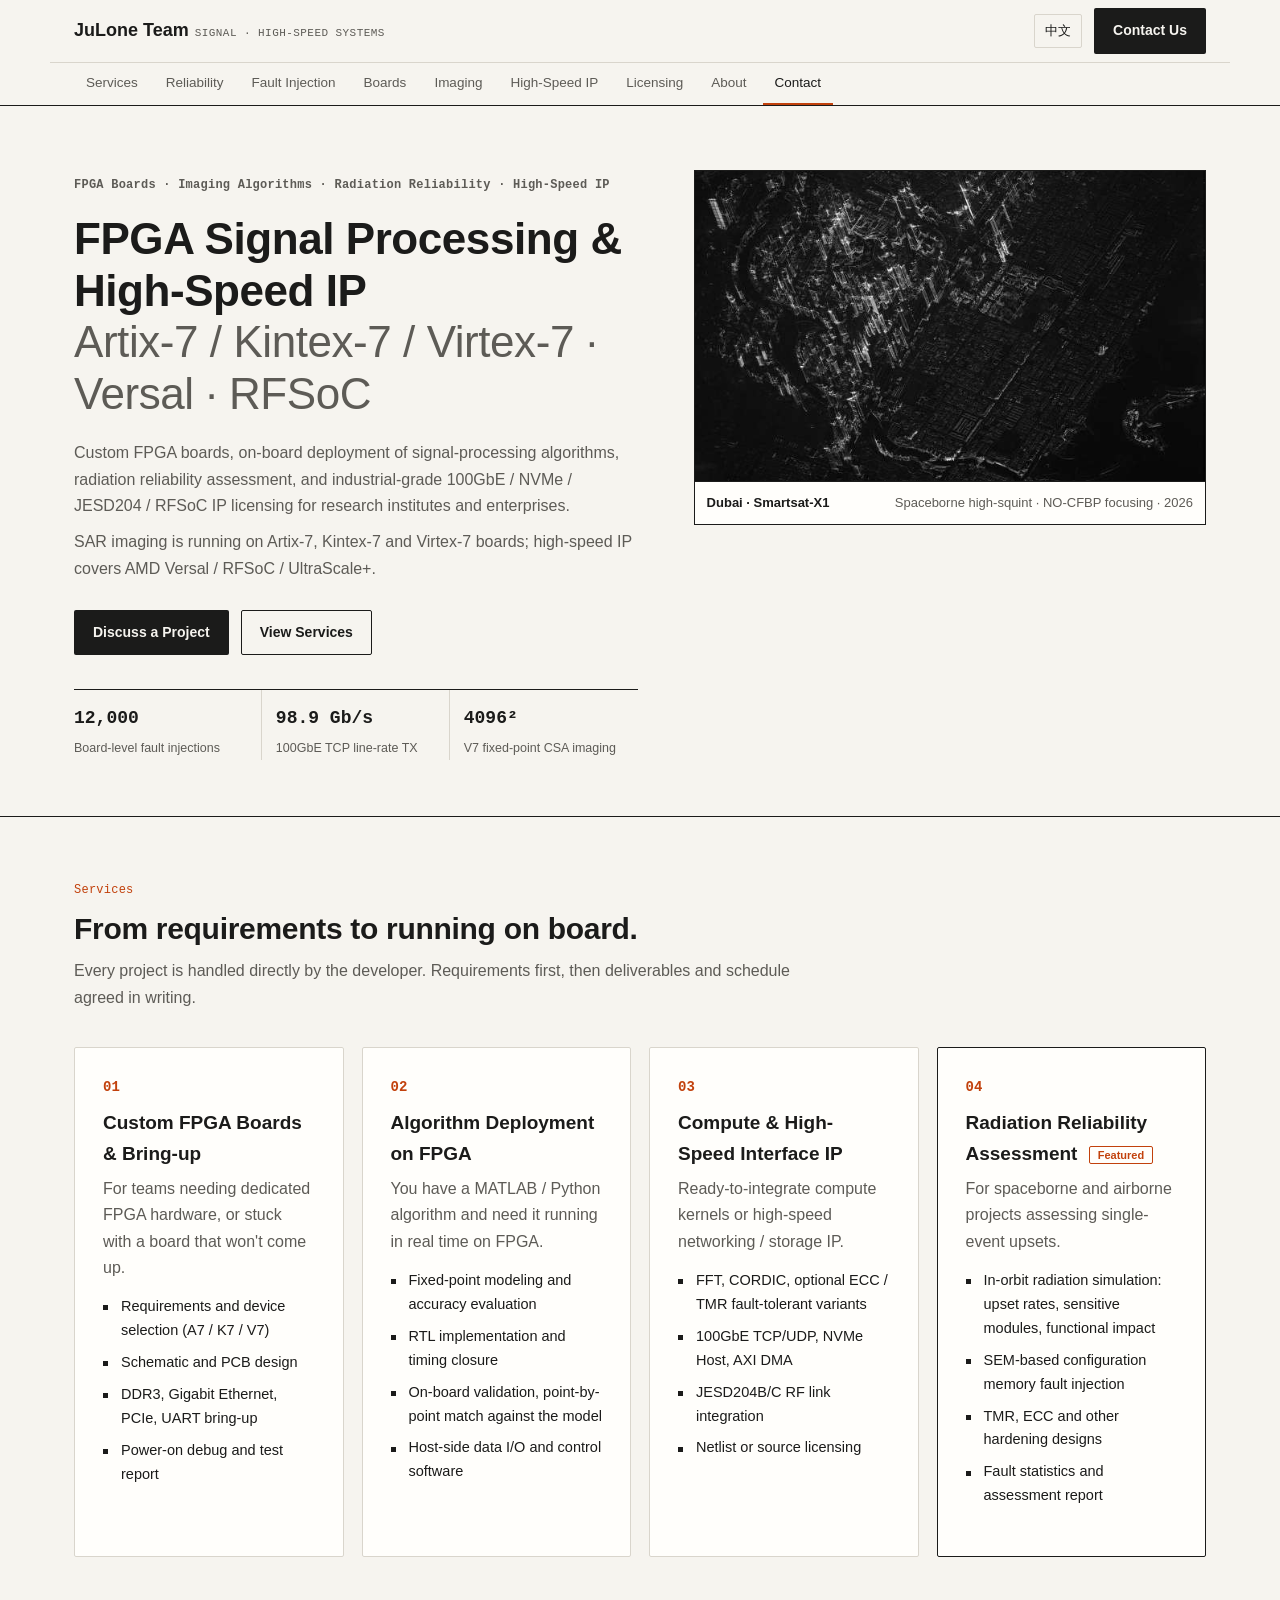
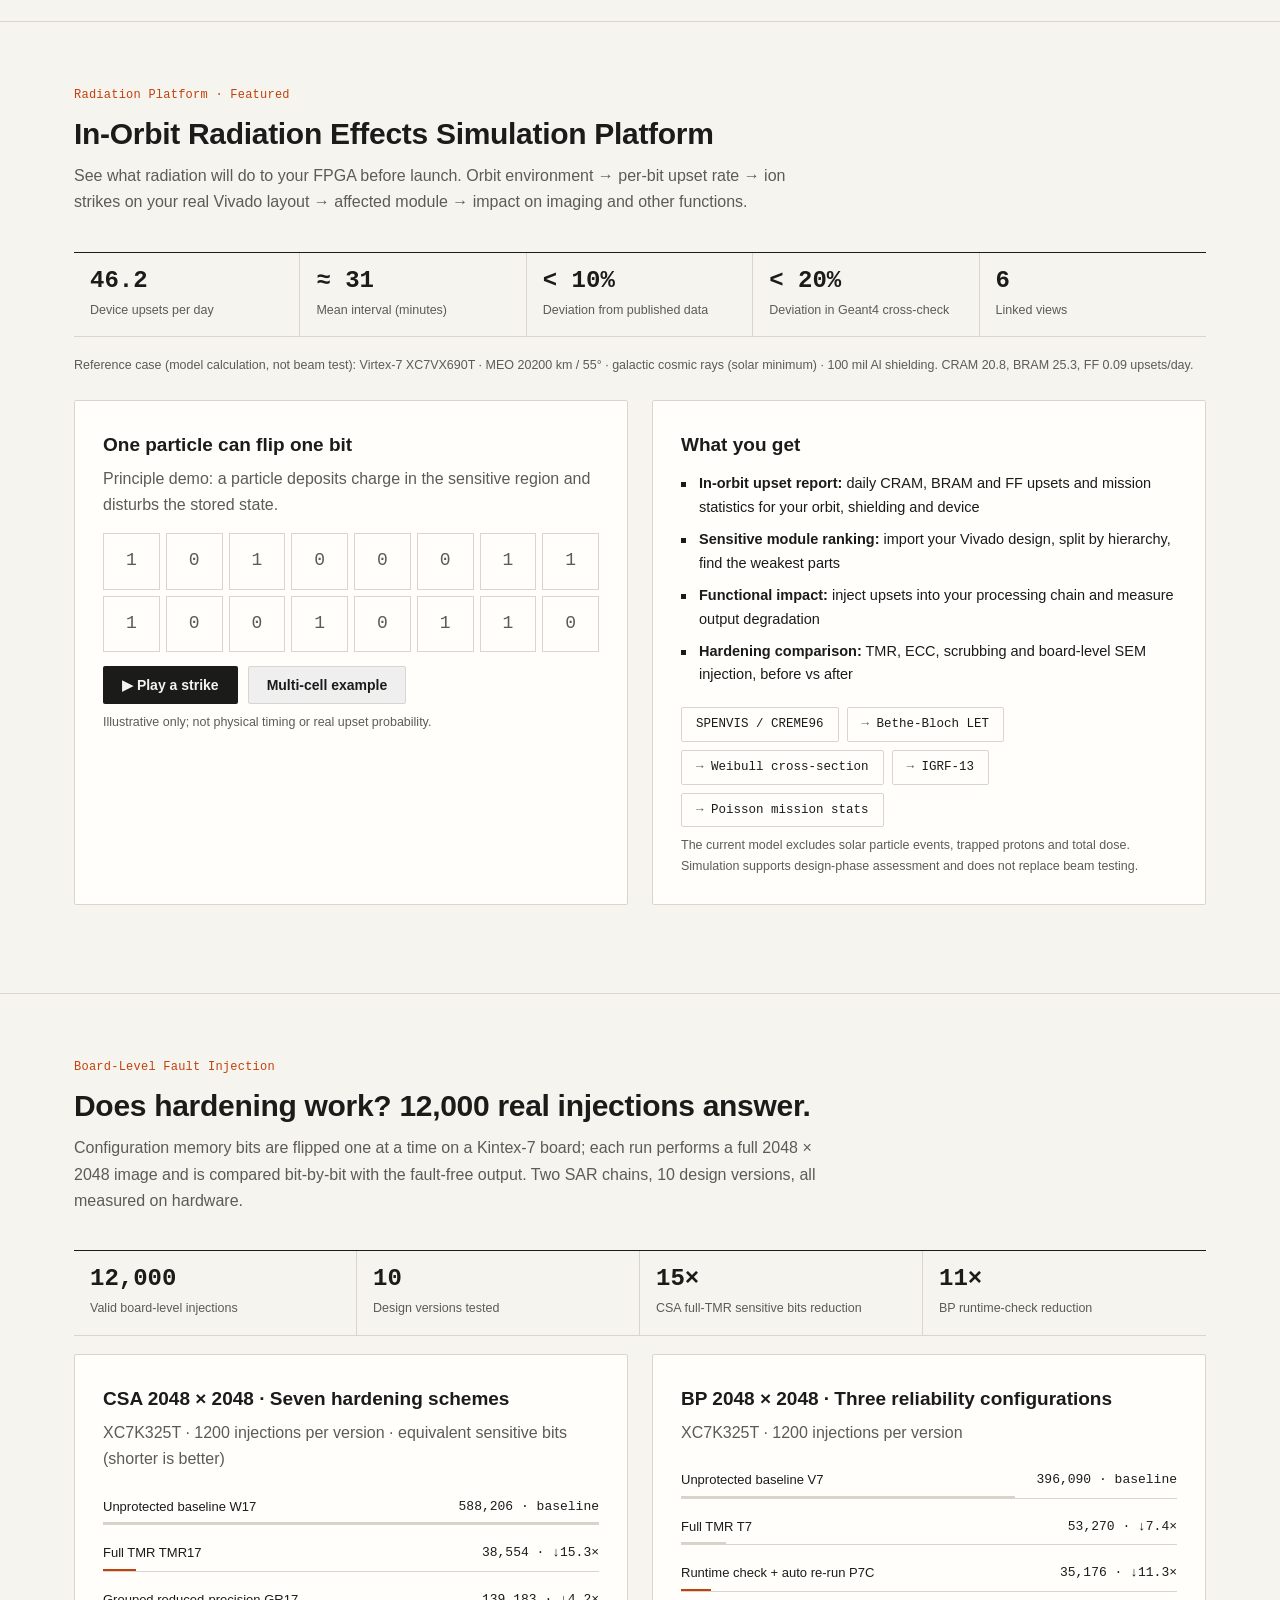
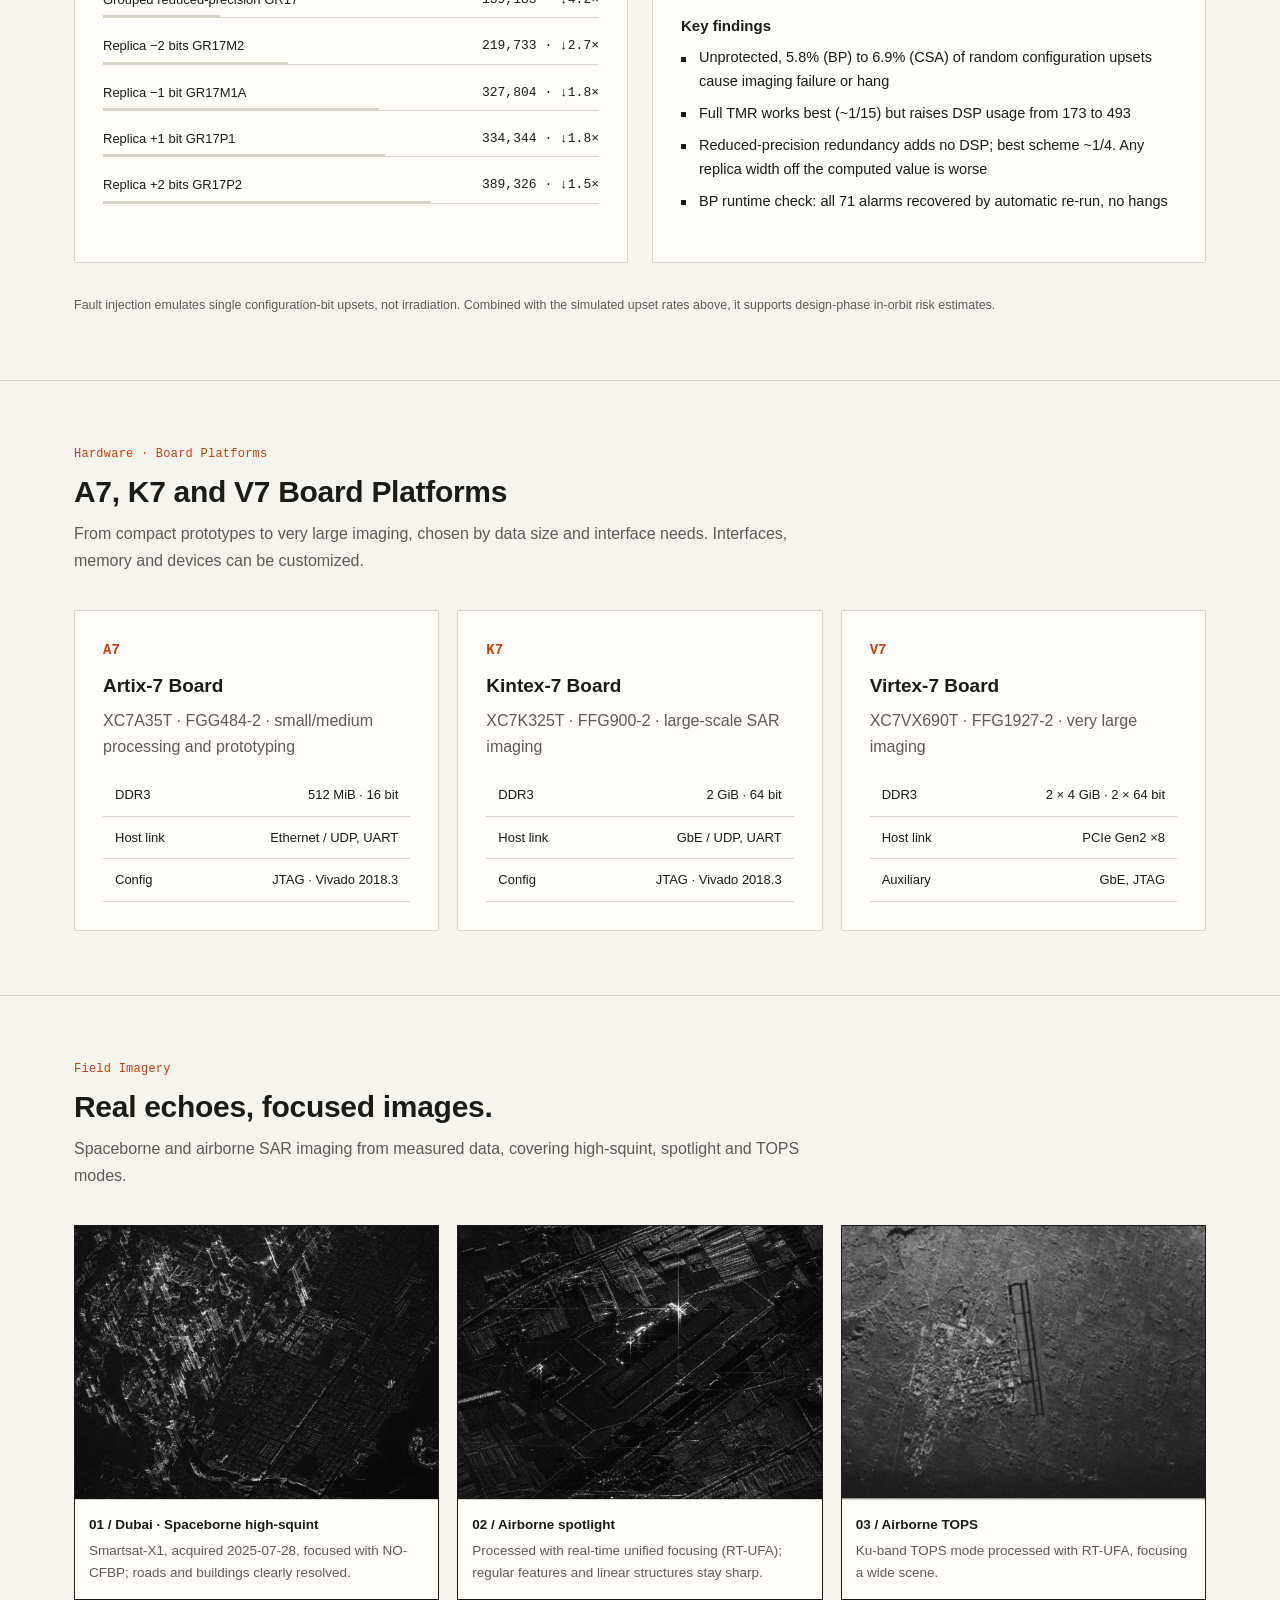
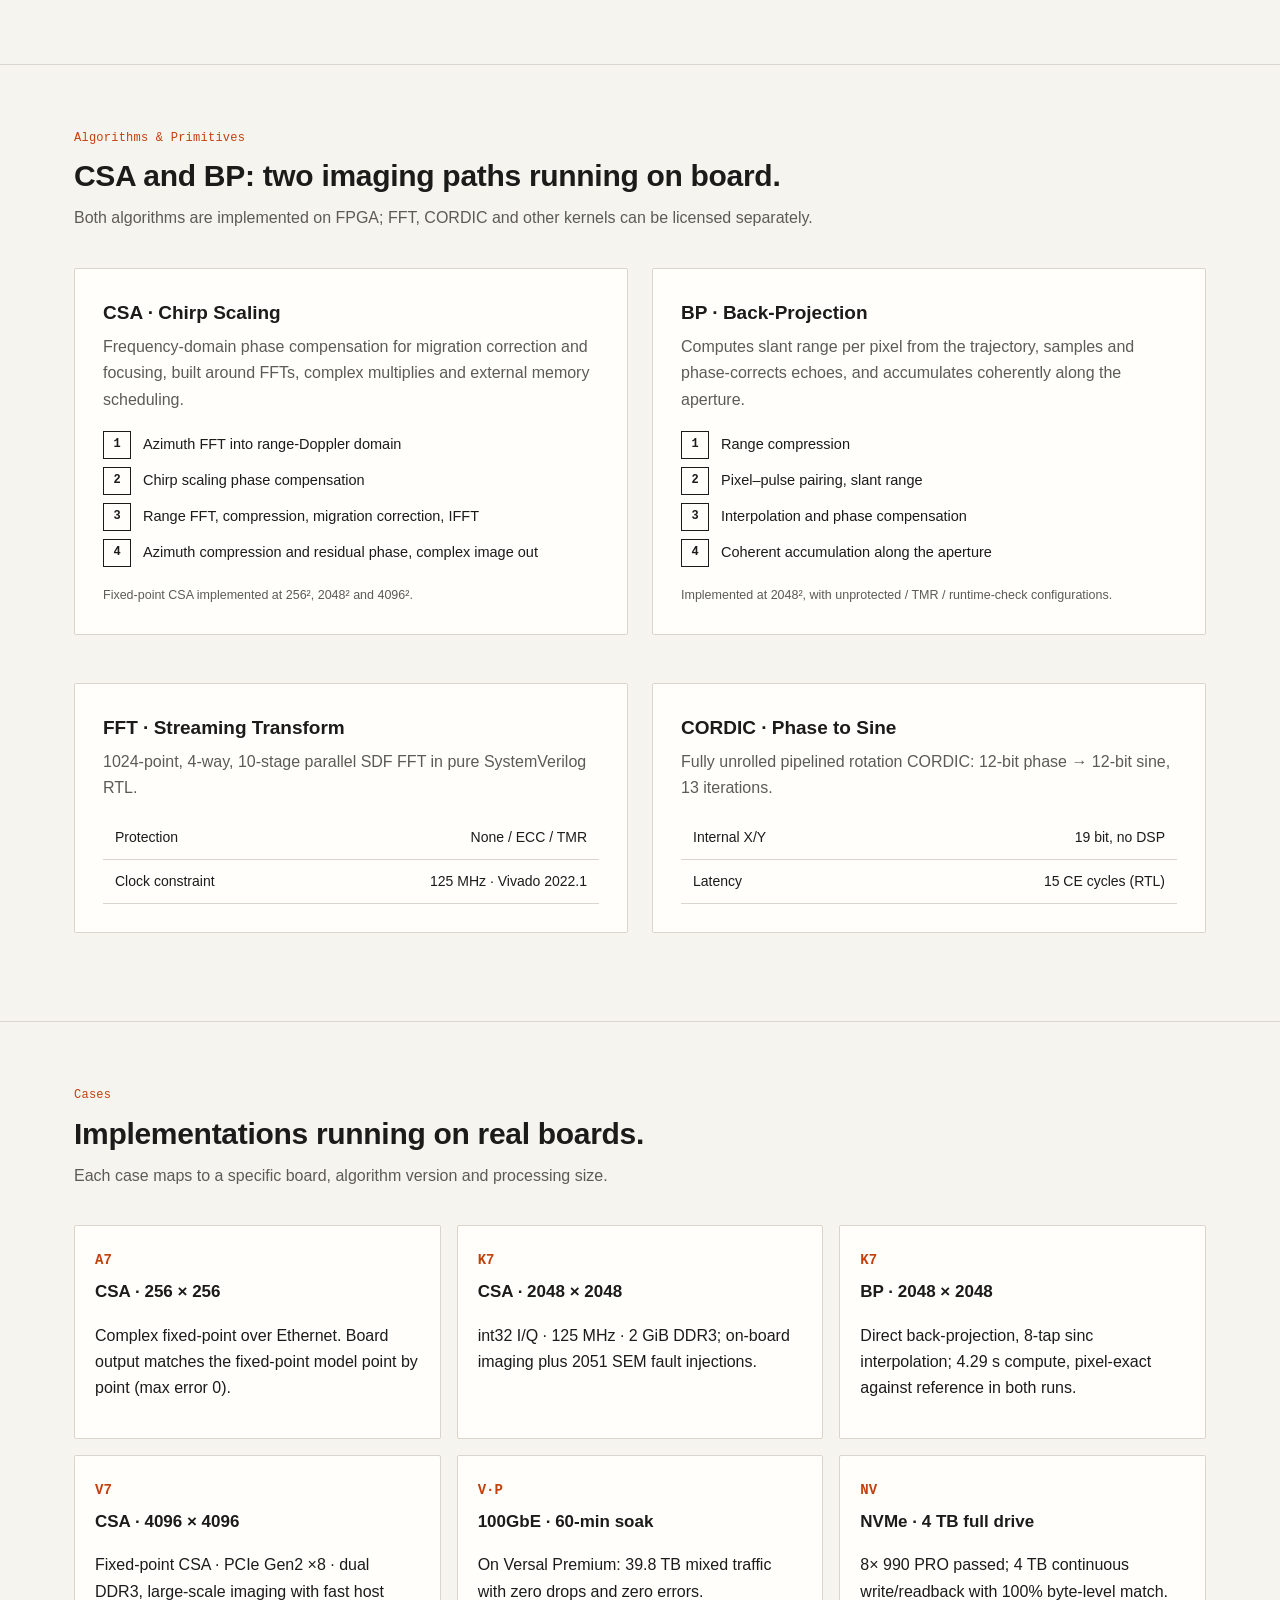
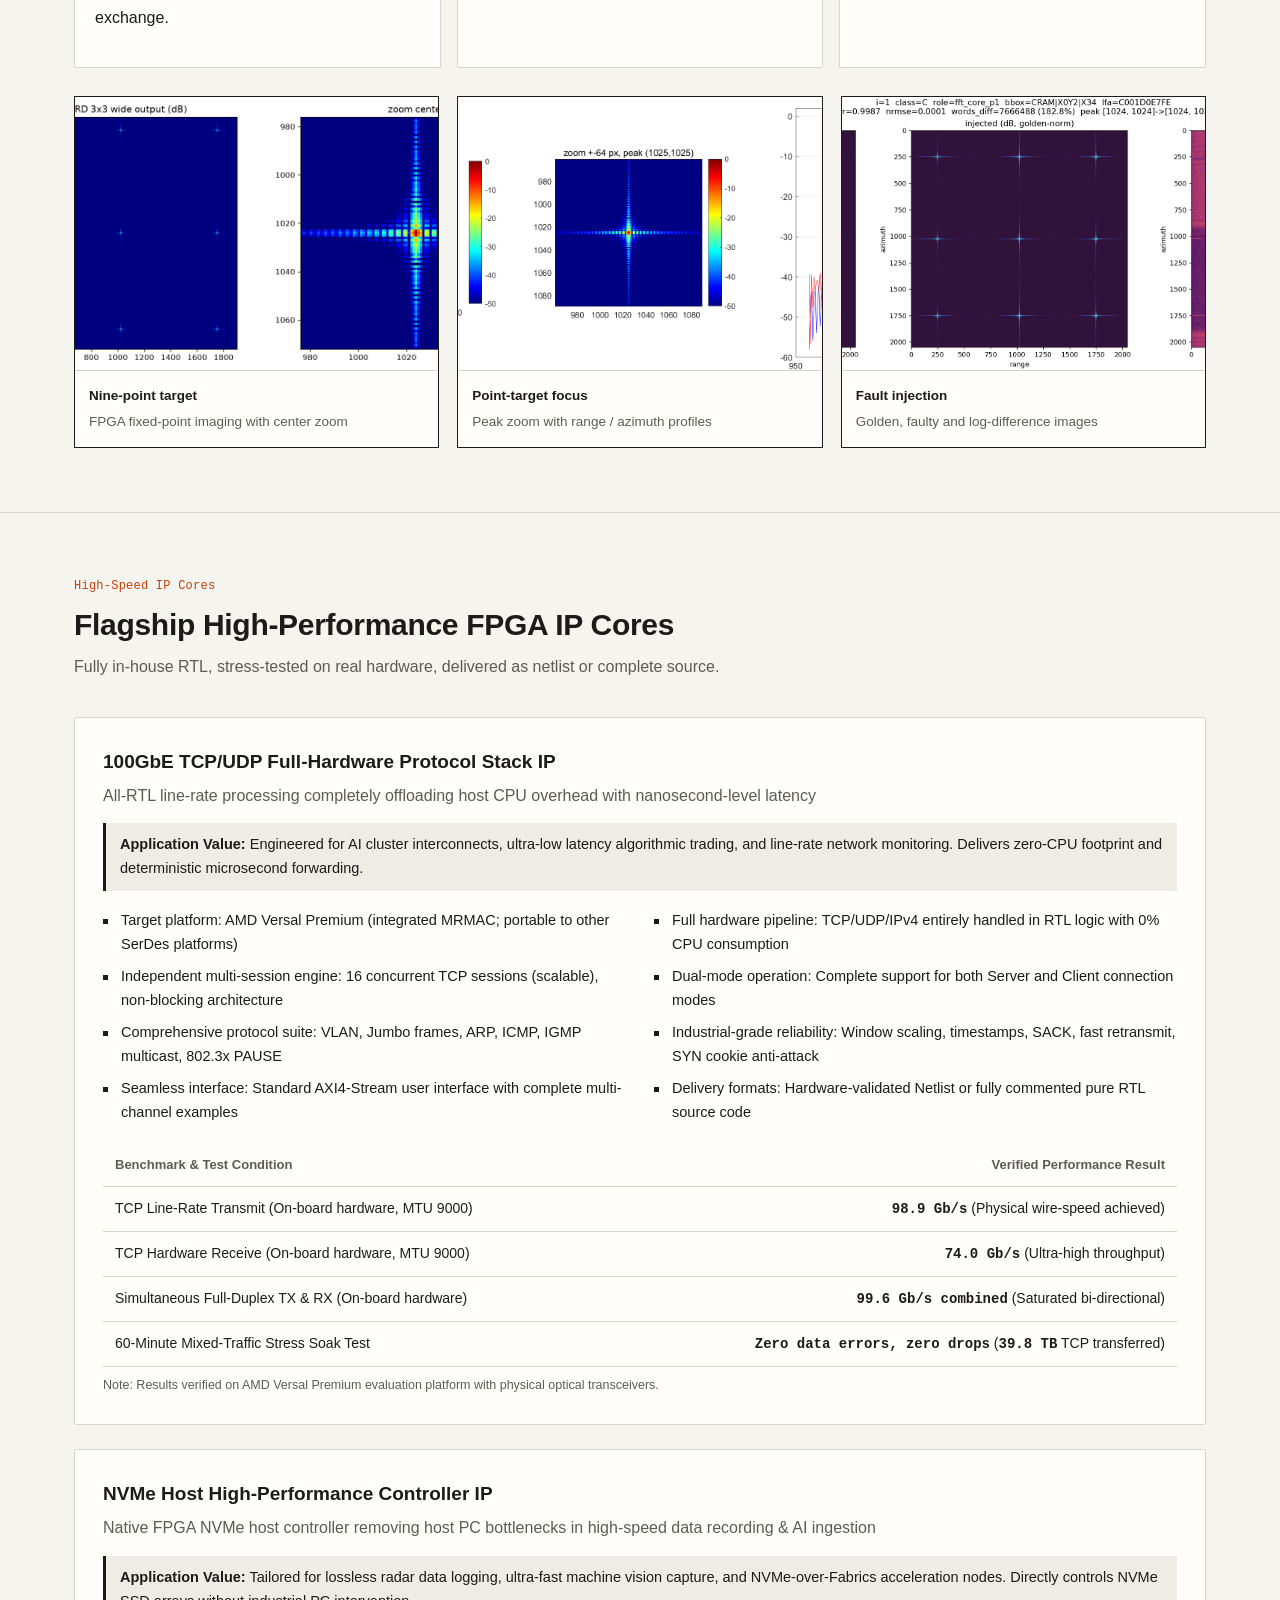
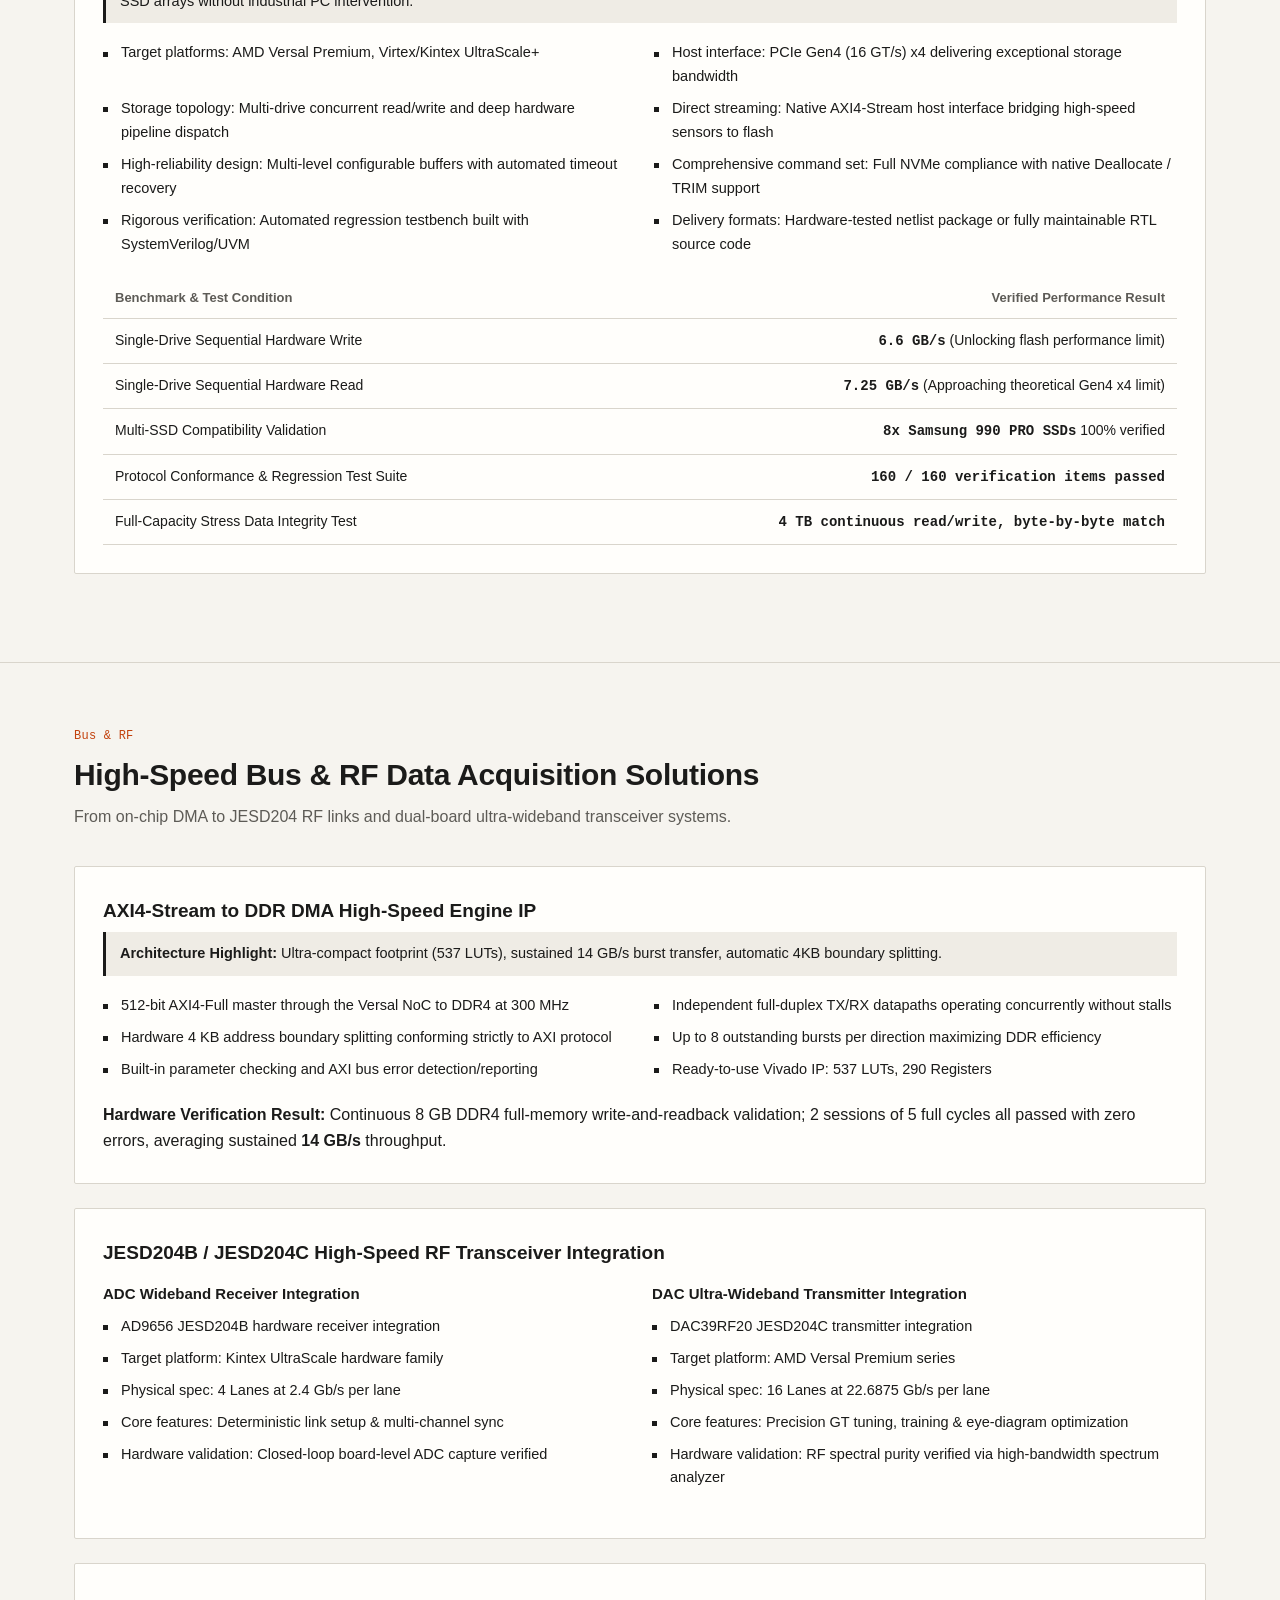
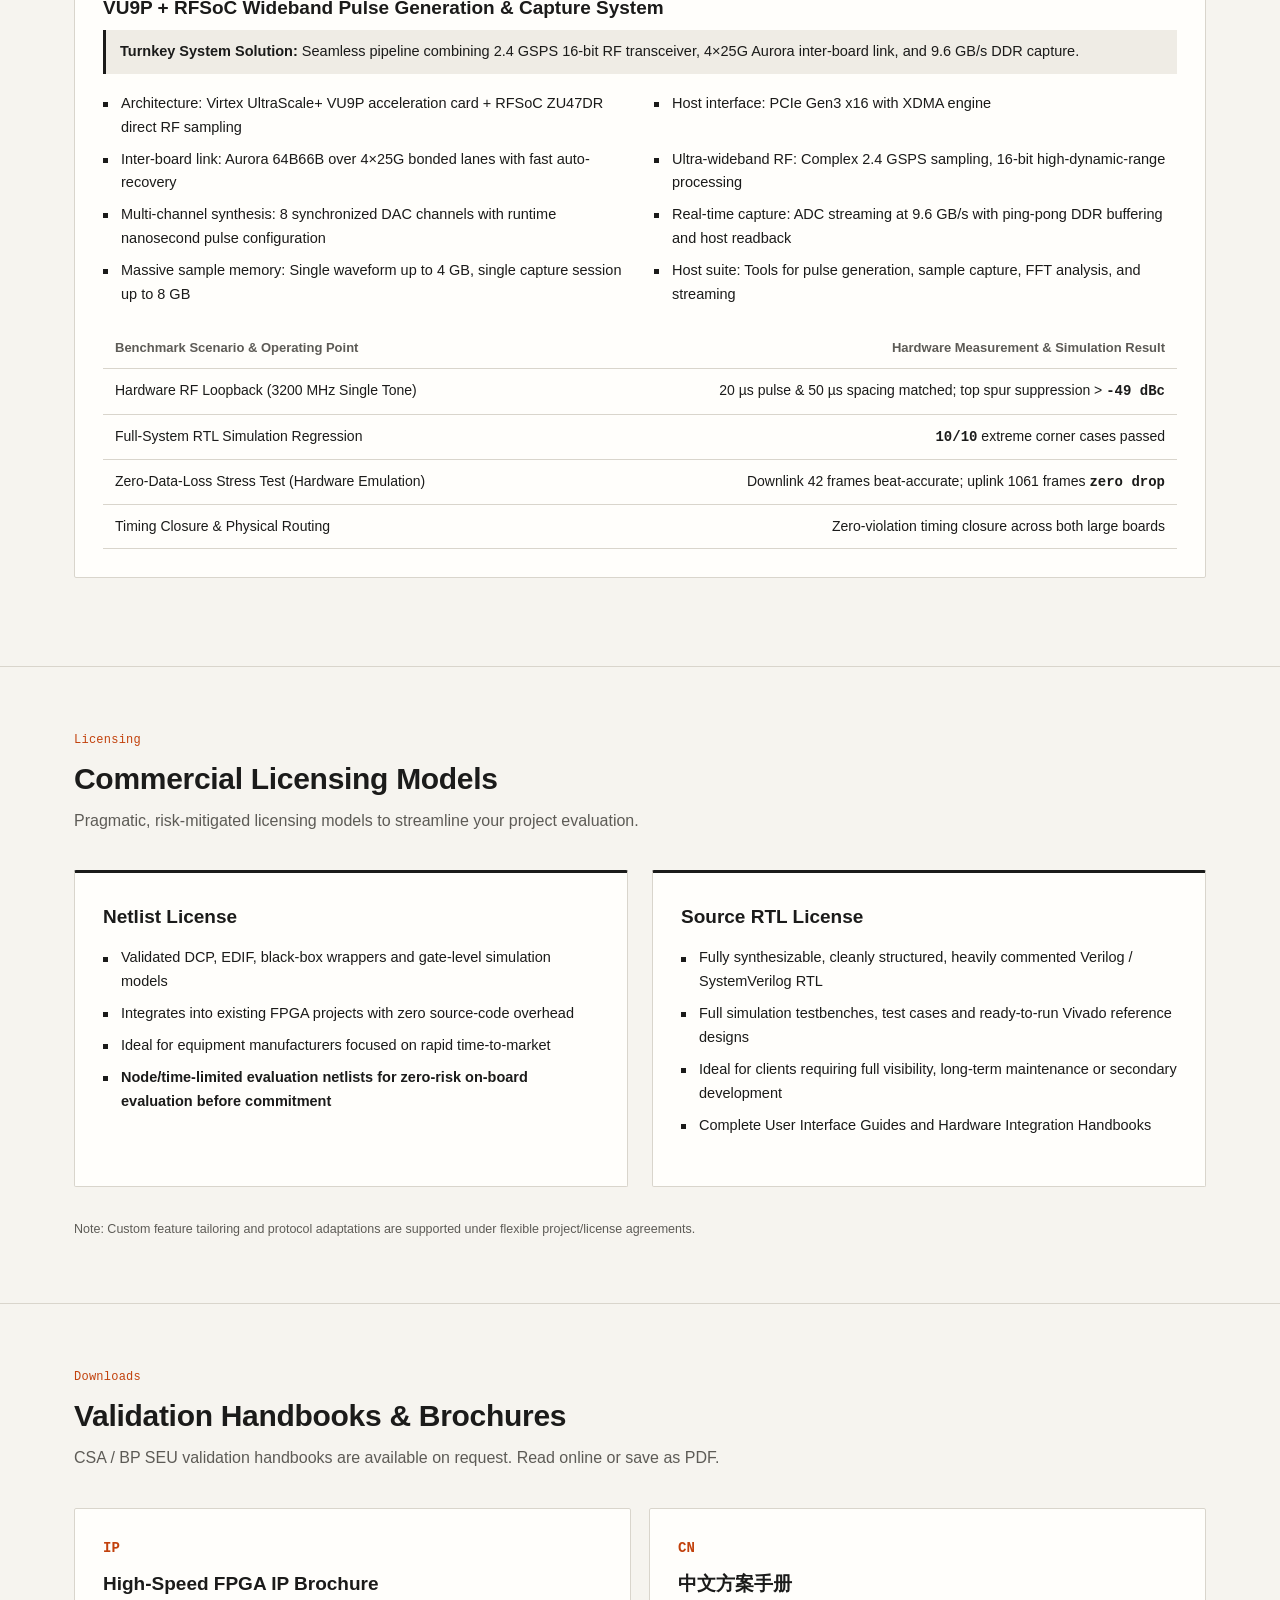
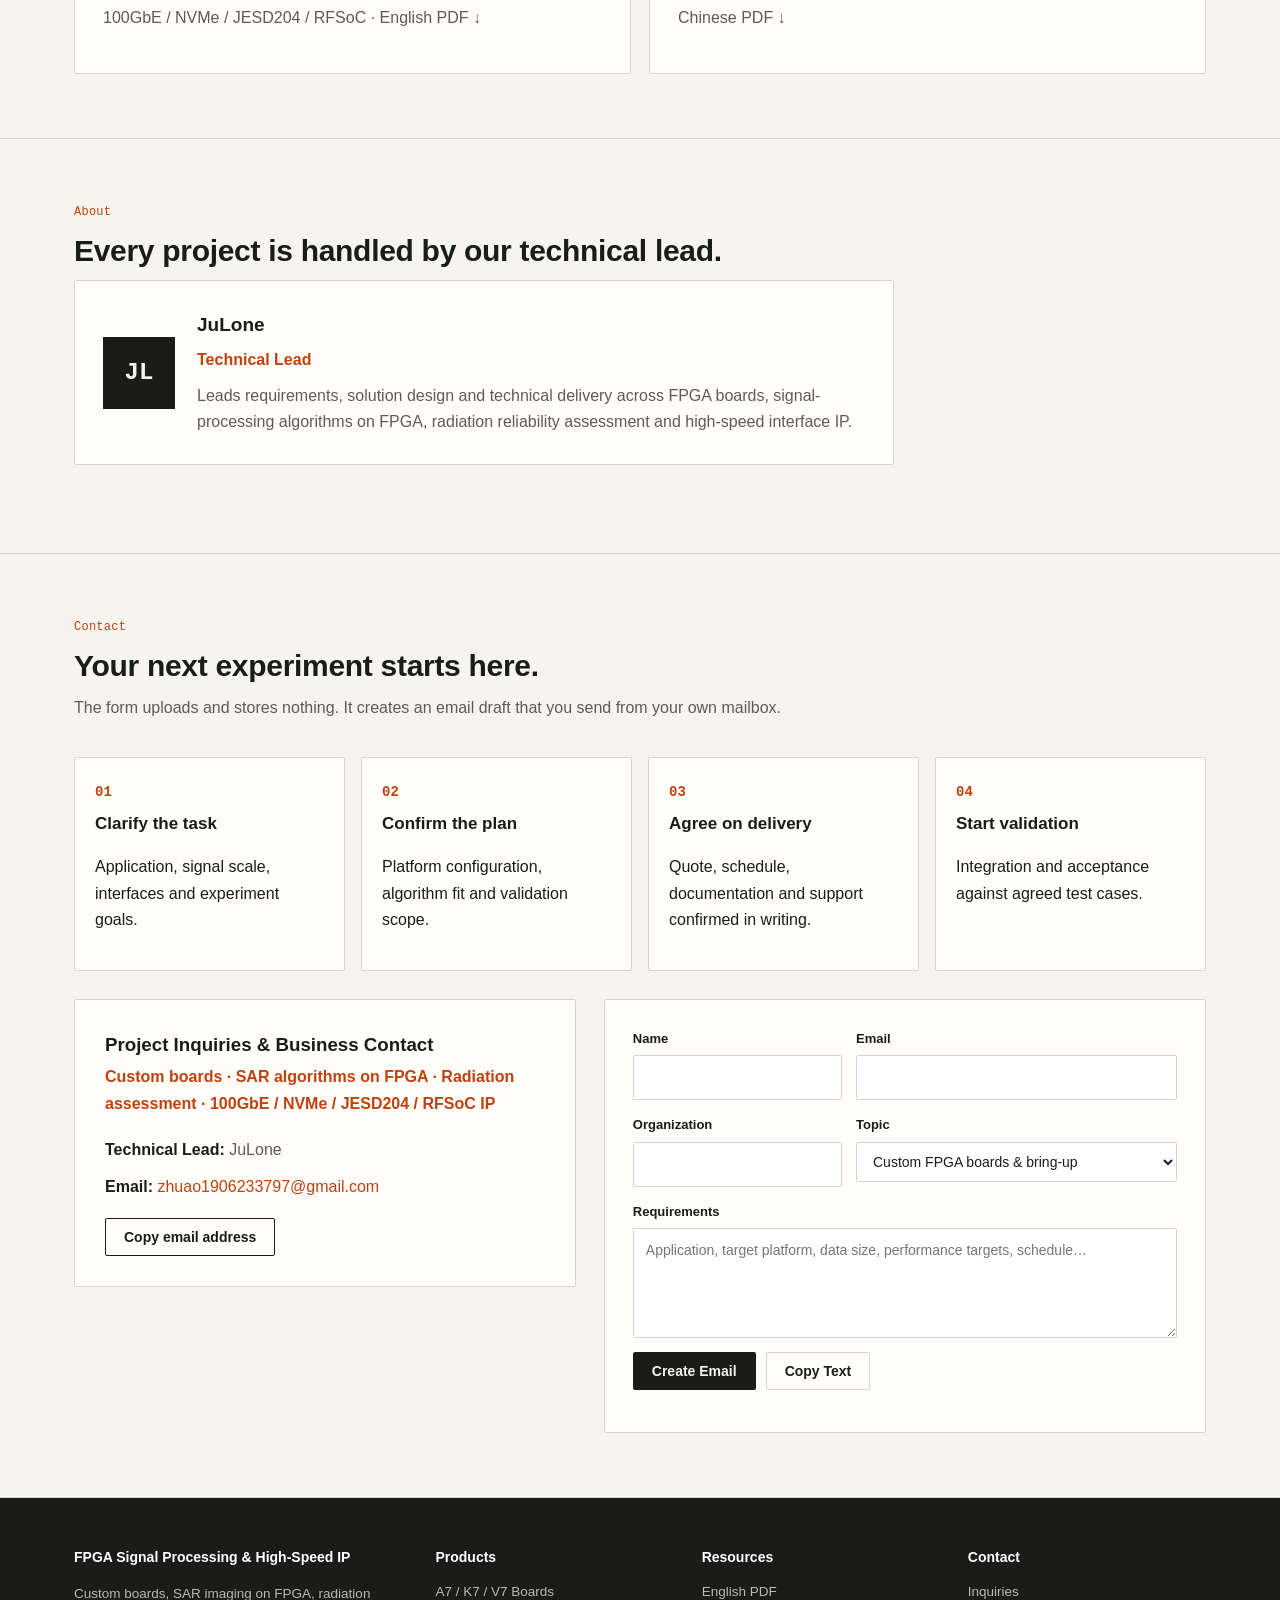
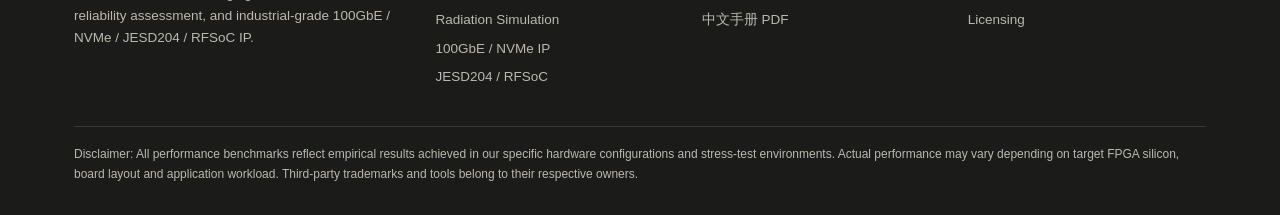
==== index_en.html @ 95ec799a "Fix review findings on redesigned homepage - Keep the language switch visible below 900px on both pa" ====
<!DOCTYPE html>
<html lang="en">
<head>
<meta charset="utf-8">
<meta name="viewport" content="width=device-width,initial-scale=1">
<meta name="description" content="Custom FPGA boards, SAR imaging on FPGA, in-orbit radiation simulation and board-level fault injection, plus 100GbE / NVMe / JESD204 / RFSoC IP licensing.">
<meta property="og:title" content="JuLone Team · FPGA Signal Processing &amp; High-Speed IP | Custom Boards · SAR Imaging · Radiation Assessment · 100GbE / NVMe">
<meta property="og:description" content="Custom FPGA boards, SAR imaging on FPGA, in-orbit radiation simulation and board-level fault injection, plus 100GbE / NVMe / JESD204 / RFSoC IP licensing.">
<meta property="og:type" content="website">
<meta property="og:image" content="https://juwadelone.github.io/assets/sar/papers/dubai-no-cfbp.webp">
<title>JuLone Team · FPGA Signal Processing &amp; High-Speed IP | Custom Boards · SAR Imaging · Radiation Assessment · 100GbE / NVMe</title>
<style>
:root{--bg:#fbfcfd;--surface:#fff;--text:#15273d;--muted:#526379;--border:#dce4ec;--pale:#f1f5f8;--accent:#8ac9ff;--primary:#0067c8;--dark:#0c223b;--dark-muted:#b7c6d7;--radius:10px;
--font:"Segoe UI","Noto Sans CJK SC","PingFang SC","Microsoft YaHei",sans-serif}
*{box-sizing:border-box}html{scroll-behavior:smooth;scroll-padding-top:110px}
body{margin:0;font-family:var(--font);background:var(--bg);color:var(--text);line-height:1.65}
a{color:var(--primary);text-decoration:none}
.wrap{max-width:1180px;margin:0 auto;padding:0 24px}
.skip{position:absolute;left:-999px}.skip:focus{left:12px;top:12px;z-index:99;background:#fff;padding:8px}
/* top bar */
.top{position:sticky;top:0;z-index:50;background:rgba(255,255,255,.94);backdrop-filter:blur(10px);border-bottom:1px solid var(--border)}
.bar{display:flex;align-items:center;justify-content:space-between;height:62px}
.brand{font-weight:700;font-size:18px;color:var(--dark);letter-spacing:.02em}.brand span{color:var(--primary);font-weight:600;font-size:12px;letter-spacing:.18em;margin-left:6px}
.bar-r{display:flex;gap:12px;align-items:center}
.lang{font-size:13px;color:var(--muted);border:1px solid var(--border);border-radius:6px;padding:5px 10px}
.btn{display:inline-flex;align-items:center;gap:6px;border-radius:8px;padding:10px 18px;font-weight:600;font-size:14px;border:1px solid transparent;cursor:pointer;font-family:inherit}
.btn-p{background:var(--primary);color:#fff}.btn-p:hover{background:#0056a8}
.btn-g{border-color:rgba(255,255,255,.35);color:#fff}.btn-g:hover{background:rgba(255,255,255,.08)}
nav.sec{border-top:1px solid var(--border);overflow-x:auto}
nav.sec ul{display:flex;gap:4px;list-style:none;margin:0;padding:0;white-space:nowrap}
nav.sec a{display:block;padding:10px 14px;font-size:14px;color:var(--muted);border-bottom:2px solid transparent}
nav.sec a:hover,nav.sec a.on{color:var(--text);border-bottom-color:var(--primary)}
/* hero */
.hero{background:radial-gradient(1200px 500px at 85% -10%,#16467a 0,transparent 60%),var(--dark);color:#fff;padding:84px 0 72px}
.hero-g{display:grid;grid-template-columns:1.25fr 1fr;gap:48px;align-items:center}
.eyebrow{font-size:12px;letter-spacing:.2em;color:var(--accent);text-transform:uppercase;font-weight:600}
.hero h1{font-size:44px;line-height:1.2;margin:14px 0 18px;font-weight:600}
.hero h1 em{font-style:normal;color:var(--accent)}
.hero p{color:var(--dark-muted);font-size:16px;margin:0 0 10px;max-width:600px}
.cta{display:flex;gap:12px;margin:28px 0 34px;flex-wrap:wrap}
.chips{display:grid;grid-template-columns:repeat(3,1fr);gap:12px}
.chip{border:1px solid rgba(255,255,255,.14);border-radius:var(--radius);padding:14px;background:rgba(255,255,255,.04)}
.chip b{display:block;font-size:22px;color:#fff}.chip span{font-size:12.5px;color:var(--dark-muted)}
.panel{border:1px solid rgba(255,255,255,.14);border-radius:14px;background:rgba(255,255,255,.04);padding:22px;font-family:Consolas,monospace;font-size:13px;color:var(--dark-muted)}
.panel .row{display:flex;justify-content:space-between;padding:9px 0;border-bottom:1px dashed rgba(255,255,255,.12)}
.panel .row:last-child{border:0}.panel .v{color:var(--accent);font-weight:700}
.panel .ttl{color:#fff;font-family:var(--font);font-weight:600;margin-bottom:8px;display:flex;align-items:center;gap:8px}
.dot{width:8px;height:8px;border-radius:50%;background:#4ade80;box-shadow:0 0 10px #4ade80;animation:p 1.6s infinite}
@keyframes p{50%{opacity:.35}}
/* sections */
section.s{padding:76px 0;border-bottom:1px solid var(--border)}
section.alt{background:var(--pale)}
.idx{font-size:12px;letter-spacing:.2em;color:var(--primary);font-weight:700;text-transform:uppercase}
.s h2{font-size:30px;margin:8px 0 10px;line-height:1.3}
.lead{color:var(--muted);max-width:760px;margin:0 0 36px}
.card{background:var(--surface);border:1px solid var(--border);border-radius:var(--radius);padding:28px;margin-bottom:24px}
.card h3{margin:0 0 6px;font-size:21px}
.tag{color:var(--muted);margin:0 0 14px}
.value{background:#eef6ff;border-left:3px solid var(--primary);padding:10px 14px;border-radius:0 8px 8px 0;font-size:14.5px;margin:0 0 18px}
.feat{display:grid;grid-template-columns:1fr 1fr;gap:8px 28px;list-style:none;padding:0;margin:0 0 20px}
.feat li{position:relative;padding-left:18px;font-size:14.5px}
.feat li:before{content:"";position:absolute;left:0;top:.62em;width:7px;height:7px;border-radius:2px;background:var(--primary)}
.kpis{display:grid;grid-template-columns:repeat(4,1fr);gap:12px;margin:0 0 18px}
.kpi{border:1px solid var(--border);border-radius:8px;padding:14px;background:var(--pale)}
.kpi b{display:block;font-size:24px;color:var(--primary);line-height:1.2}.kpi span{font-size:12.5px;color:var(--muted)}
table{width:100%;border-collapse:collapse;font-size:14px}
th,td{padding:10px 12px;border-bottom:1px solid var(--border);text-align:left;vertical-align:top}
th{background:var(--pale);font-weight:600}
td.r,th.r{text-align:right}
.note{font-size:12.5px;color:var(--muted);margin:8px 0 0}
.two{display:grid;grid-template-columns:1fr 1fr;gap:24px}
.sub{font-size:15px;margin:0 0 8px}
.flow{display:flex;flex-wrap:wrap;gap:8px;list-style:none;padding:0;margin:20px 0 0}
.flow li{background:var(--surface);border:1px solid var(--border);border-radius:999px;padding:6px 14px;font-size:13.5px}
.flow li+li:before{content:"→ ";color:var(--primary)}
.lic{border-top:3px solid var(--primary)}
.steps{display:grid;grid-template-columns:repeat(3,1fr);gap:16px}
.step{background:var(--surface);border:1px solid var(--border);border-radius:var(--radius);padding:20px}
.step i{font-style:normal;font-weight:700;color:var(--primary);font-size:13px}
/* contact */
.contact{display:grid;grid-template-columns:1fr 1.2fr;gap:28px}
.who{background:var(--dark);color:#fff;border-radius:14px;padding:30px}
.who h3{margin:0 0 4px}.who .role{color:var(--accent);font-weight:600;margin:0 0 20px}
.who p{color:var(--dark-muted);margin:0 0 10px}.who b{color:#fff}
form{background:var(--surface);border:1px solid var(--border);border-radius:14px;padding:28px;display:grid;grid-template-columns:1fr 1fr;gap:14px}
label{font-size:13px;font-weight:600;display:flex;flex-direction:column;gap:6px}
label.full{grid-column:1/-1}
input,select,textarea{font:inherit;font-weight:400;font-size:14px;padding:10px 12px;border:1px solid var(--border);border-radius:8px;background:#fff;color:var(--text)}
input:focus,select:focus,textarea:focus{outline:2px solid var(--primary);outline-offset:0;border-color:transparent}
textarea{min-height:110px;resize:vertical}
.fnote{grid-column:1/-1;font-size:12.5px;color:var(--muted);margin:0}
footer{background:var(--dark);color:var(--dark-muted);padding:48px 0 30px;font-size:13.5px}
.fg{display:grid;grid-template-columns:1.4fr 1fr 1fr 1fr;gap:28px}
footer h4{color:#fff;margin:0 0 12px;font-size:14px}
footer ul{list-style:none;padding:0;margin:0}footer li{margin-bottom:6px}
footer a{color:var(--dark-muted)}footer a:hover{color:#fff}
.disc{border-top:1px solid rgba(255,255,255,.12);margin-top:32px;padding-top:18px;font-size:12px}
.reveal{opacity:0;transform:translateY(16px);transition:.6s}.reveal.in{opacity:1;transform:none}
@media(max-width:900px){.hero-g,.two,.contact,.fg{grid-template-columns:1fr}.hero h1{font-size:32px}
.kpis{grid-template-columns:1fr 1fr}.feat,.steps,form{grid-template-columns:1fr}.chips{grid-template-columns:1fr}}
</style>
<style id="fx">
/* ===== FX layer: dark tech theme ===== */
:root{--bg:#060d1a;--surface:rgba(16,30,52,.62);--text:#e6eefb;--muted:#93a6c2;--border:rgba(120,170,255,.16);--pale:#0a1628;--primary:#3aa0ff;--accent:#5ee6ff;--neon:#a35cff}
body{background:#050b16;color:var(--text)}
body:before{content:"";position:fixed;inset:0;z-index:-2;background:
 radial-gradient(900px 600px at 10% 10%,rgba(58,160,255,.12),transparent 60%),
 radial-gradient(800px 600px at 90% 60%,rgba(163,92,255,.10),transparent 60%),#050b16}
body:after{content:"";position:fixed;inset:0;z-index:-1;pointer-events:none;opacity:.35;
 background-image:linear-gradient(rgba(94,230,255,.05) 1px,transparent 1px),linear-gradient(90deg,rgba(94,230,255,.05) 1px,transparent 1px);background-size:48px 48px;
 mask-image:radial-gradient(ellipse at center,#000 30%,transparent 80%)}
#progress{position:fixed;top:0;left:0;height:3px;width:0;z-index:100;background:linear-gradient(90deg,var(--accent),var(--primary),var(--neon));box-shadow:0 0 12px var(--accent)}
.top{background:rgba(5,11,22,.72)!important;border-bottom:1px solid var(--border)}
.brand{color:#fff}.brand span{color:var(--accent)}
nav.sec{border-top-color:var(--border)}
nav.sec a{color:var(--muted)}nav.sec a:hover,nav.sec a.on{color:#fff;border-bottom-color:var(--accent);text-shadow:0 0 12px rgba(94,230,255,.6)}
.lang{color:var(--muted);border-color:var(--border)}
.btn-p{background:linear-gradient(135deg,#2b8cff,#7a4dff);box-shadow:0 0 0 1px rgba(255,255,255,.08),0 8px 30px -8px rgba(80,120,255,.8);transition:.25s}
.btn-p:hover{transform:translateY(-2px);box-shadow:0 0 0 1px rgba(255,255,255,.15),0 12px 40px -6px rgba(120,100,255,.95);background:linear-gradient(135deg,#3aa0ff,#9a5cff)}
/* hero */
.hero{position:relative;overflow:hidden;background:transparent!important;min-height:calc(100vh - 106px);display:flex;align-items:center}
#net{position:absolute;inset:0;width:100%;height:100%;z-index:0}
.hero .wrap{position:relative;z-index:1;width:100%}
.hero h1{font-size:56px;font-weight:700;letter-spacing:-.01em}
.hero h1 em{background:linear-gradient(90deg,#5ee6ff,#3aa0ff,#a35cff,#5ee6ff);background-size:300% 100%;-webkit-background-clip:text;background-clip:text;color:transparent;animation:flow 6s linear infinite}
@keyframes flow{to{background-position:300% 0}}
.eyebrow{display:inline-block;padding:6px 12px;border:1px solid rgba(94,230,255,.35);border-radius:999px;background:rgba(94,230,255,.06)}
.typed:after{content:"▍";animation:blink 1s steps(1) infinite;color:var(--accent)}@keyframes blink{50%{opacity:0}}
.chip,.panel{background:rgba(12,26,48,.55);backdrop-filter:blur(8px);border-color:var(--border)}
.chip b{background:linear-gradient(90deg,#fff,#9fdcff);-webkit-background-clip:text;background-clip:text;color:transparent}
.panel{position:relative;box-shadow:0 0 60px -20px rgba(58,160,255,.6)}
.panel:before{content:"";position:absolute;inset:-1px;border-radius:15px;padding:1px;background:conic-gradient(from var(--a),transparent 0 70%,var(--accent),var(--neon),transparent);
 -webkit-mask:linear-gradient(#000 0 0) content-box,linear-gradient(#000 0 0);-webkit-mask-composite:xor;mask-composite:exclude;animation:spin 4s linear infinite;pointer-events:none}
@property --a{syntax:'<angle>';inherits:false;initial-value:0deg}
@keyframes spin{to{--a:360deg}}
.panel .scan{position:absolute;left:0;right:0;height:40px;top:-40px;background:linear-gradient(transparent,rgba(94,230,255,.12),transparent);animation:scan 3.5s linear infinite;pointer-events:none}
@keyframes scan{to{top:100%}}
.scroll-hint{position:absolute;bottom:22px;left:50%;transform:translateX(-50%);z-index:1;width:24px;height:38px;border:2px solid rgba(255,255,255,.3);border-radius:14px}
.scroll-hint:after{content:"";position:absolute;left:50%;top:7px;width:4px;height:8px;margin-left:-2px;border-radius:2px;background:var(--accent);animation:sh 1.6s infinite}
@keyframes sh{to{transform:translateY(14px);opacity:0}}
/* marquee */
.marquee{overflow:hidden;border-block:1px solid var(--border);background:rgba(10,22,40,.6);padding:14px 0;mask-image:linear-gradient(90deg,transparent,#000 10%,#000 90%,transparent)}
.marquee div{display:flex;gap:46px;width:max-content;animation:mq 32s linear infinite;font-weight:600;letter-spacing:.12em;color:var(--muted);font-size:14px;white-space:nowrap}
.marquee span:nth-child(odd){color:var(--accent)}
@keyframes mq{to{transform:translateX(-50%)}}
/* sections */
section.s{border-bottom:1px solid var(--border);background:transparent}
section.alt{background:rgba(10,22,40,.35)}
.idx{color:var(--accent)}
.s h2{font-size:36px;background:linear-gradient(90deg,#fff 30%,#9fc8ff);-webkit-background-clip:text;background-clip:text;color:transparent}
.card,.step{position:relative;background:var(--surface);backdrop-filter:blur(10px);border-color:var(--border);overflow:hidden;transition:transform .3s,border-color .3s,box-shadow .3s}
.card:hover,.step:hover{border-color:rgba(94,230,255,.45);box-shadow:0 20px 60px -25px rgba(58,160,255,.7)}
.card:after,.step:after{content:"";position:absolute;inset:0;pointer-events:none;opacity:0;transition:opacity .3s;
 background:radial-gradient(420px circle at var(--mx,50%) var(--my,50%),rgba(94,230,255,.13),transparent 45%)}
.card:hover:after,.step:hover:after{opacity:1}
.lic{border-top:2px solid transparent;border-image:linear-gradient(90deg,var(--accent),var(--neon)) 1}
.value{background:linear-gradient(90deg,rgba(58,160,255,.14),rgba(163,92,255,.06));border-left-color:var(--accent);color:#cfe3ff}
.kpi{background:rgba(5,12,24,.55);border-color:var(--border);transition:.3s}
.kpi:hover{transform:translateY(-3px);border-color:var(--accent);box-shadow:0 0 24px -6px rgba(94,230,255,.6)}
.kpi b{background:linear-gradient(90deg,#5ee6ff,#7aa8ff);-webkit-background-clip:text;background-clip:text;color:transparent;font-size:28px}
.feat li:before{background:var(--accent);box-shadow:0 0 8px var(--accent);border-radius:50%}
b{color:#fff}
th{background:rgba(58,160,255,.1);color:#cfe3ff}
td,th{border-bottom-color:var(--border)}
tr{transition:background .2s}tr:hover td{background:rgba(94,230,255,.05)}
td.r b{color:var(--accent)}
.flow li{background:rgba(12,26,48,.7);border-color:var(--border);color:var(--text)}
.flow li+li:before{color:var(--accent)}
.step i{font-size:30px;background:linear-gradient(135deg,var(--accent),var(--neon));-webkit-background-clip:text;background-clip:text;color:transparent}
.who{background:linear-gradient(145deg,rgba(43,140,255,.18),rgba(122,77,255,.15)),rgba(10,20,38,.8);border:1px solid var(--border)}
form{background:var(--surface);border-color:var(--border);backdrop-filter:blur(10px)}
input,select,textarea{background:rgba(5,12,24,.7);color:var(--text);border-color:var(--border)}
input:focus,select:focus,textarea:focus{outline:2px solid var(--accent);box-shadow:0 0 20px -4px rgba(94,230,255,.6)}
#cp{color:var(--text)}
footer{background:#030812;border-top:1px solid var(--border)}
.reveal{transform:translateY(30px) scale(.98);filter:blur(4px)}.reveal.in{filter:none}
#glow{position:fixed;width:500px;height:500px;border-radius:50%;pointer-events:none;z-index:-1;left:0;top:0;transform:translate(-50%,-50%);
 background:radial-gradient(circle,rgba(58,160,255,.10),transparent 65%);transition:transform .08s}
@media(max-width:900px){.hero h1{font-size:36px}.s h2{font-size:28px}#glow{display:none}}
@media(prefers-reduced-motion:reduce){*{animation:none!important;transition:none!important}}
</style>
<style id="fx-merge">
#cp{background:rgba(255,255,255,.04);color:var(--text)}
.shot{margin:0;position:relative;border-radius:16px;overflow:hidden;border:1px solid var(--border);box-shadow:0 0 80px -20px rgba(58,160,255,.7)}
.shot img{display:block;width:100%;aspect-ratio:4/3;object-fit:cover;filter:saturate(.9) contrast(1.05);transition:transform 6s ease}
.shot:hover img{transform:scale(1.08)}
.shot figcaption{position:absolute;left:0;right:0;bottom:0;padding:18px;background:linear-gradient(transparent,rgba(3,8,18,.92));display:flex;flex-direction:column}
.shot figcaption span{font-size:13px;color:var(--muted)}
.shot:before{content:"";position:absolute;inset:0;z-index:1;pointer-events:none;background:linear-gradient(transparent 48%,rgba(94,230,255,.18) 50%,transparent 52%);background-size:100% 220%;animation:sweep 4s linear infinite}
@keyframes sweep{from{background-position:0 120%}to{background-position:0 -120%}}
.svc{display:grid;grid-template-columns:repeat(4,1fr);gap:18px}
.svc.three{grid-template-columns:repeat(3,1fr)}
.svc .card{margin:0}.svc table{font-size:13px}
.no{display:block;font-style:normal;font-weight:800;font-size:30px;margin-bottom:8px;background:linear-gradient(135deg,var(--accent),var(--neon));-webkit-background-clip:text;background-clip:text;color:transparent}
.feat.one{grid-template-columns:1fr}
.card.hot{border-color:rgba(163,92,255,.5);box-shadow:0 0 50px -20px rgba(163,92,255,.8)}
.badge{font-size:11px;padding:2px 8px;border-radius:999px;background:linear-gradient(90deg,var(--accent),var(--neon));color:#04101f;vertical-align:middle;margin-left:6px}
.kpis.five{grid-template-columns:repeat(5,1fr)}
.bits{display:grid;grid-template-columns:repeat(8,1fr);gap:6px;position:relative}
.bits span{aspect-ratio:1;display:grid;place-items:center;border:1px solid var(--border);border-radius:6px;font-family:Consolas,monospace;font-size:18px;color:var(--muted);background:rgba(5,12,24,.6);transition:.3s}
.bits span.hit{color:#ffb547;border-color:#ffb547;box-shadow:0 0 18px rgba(255,181,71,.8);background:rgba(255,140,0,.15)}
.ion{position:absolute;width:6px;height:6px;border-radius:50%;background:#ffd27a;box-shadow:0 0 14px 4px #ff9d2e;pointer-events:none}
.bars{display:flex;flex-direction:column;gap:10px;margin-top:16px}
.bars div{position:relative;padding:8px 10px;border-radius:6px;background:rgba(5,12,24,.55);overflow:hidden;font-size:13px;display:flex;justify-content:space-between;gap:10px}
.bars div:before{content:"";position:absolute;inset:0;width:var(--w,0);background:linear-gradient(90deg,rgba(58,160,255,.45),rgba(163,92,255,.35));transition:width 1.4s cubic-bezier(.2,.8,.2,1);z-index:0}
.bars div.best:before{background:linear-gradient(90deg,rgba(94,230,255,.7),rgba(74,222,128,.5))}
.bars span,.bars em{position:relative;z-index:1}.bars em{font-style:normal;color:var(--accent);white-space:nowrap}
.gallery{display:grid;grid-template-columns:repeat(3,1fr);gap:18px}
.gallery figure{margin:0;border-radius:12px;overflow:hidden;border:1px solid var(--border);background:var(--surface);transition:.3s}
.gallery figure:hover{transform:translateY(-4px);border-color:var(--accent);box-shadow:0 20px 50px -20px rgba(58,160,255,.8)}
.gallery img{display:block;width:100%;aspect-ratio:4/3;object-fit:cover;background:#000;transition:transform .6s}
.gallery figure:hover img{transform:scale(1.06)}
.gallery figcaption{padding:14px;font-size:13.5px;color:var(--muted)}.gallery figcaption b{display:block;color:#fff;margin-bottom:4px}
.steps-ol{counter-reset:s;list-style:none;padding:0;margin:14px 0}
.steps-ol li{counter-increment:s;position:relative;padding:6px 0 6px 40px;font-size:14.5px}
.steps-ol li:before{content:counter(s);position:absolute;left:0;top:4px;width:26px;height:26px;border-radius:50%;display:grid;place-items:center;font-size:12px;font-weight:700;border:1px solid var(--accent);color:var(--accent)}
.step h3{margin:6px 0 4px;font-size:17px}
.steps.four{grid-template-columns:repeat(4,1fr)}
a.card.dl{display:block;color:var(--text)}a.card.dl:hover{transform:translateY(-4px)}
@media(max-width:900px){.svc,.svc.three,.gallery,.steps.four,.kpis.five{grid-template-columns:1fr 1fr}}
@media(max-width:560px){.svc,.svc.three,.gallery,.steps.four{grid-template-columns:1fr}}
</style>
<style id="calm">
/* Restrained engineering theme: one accent, no glow, readable contrast */
:root{--bg:#0b1320;--surface:#111c2d;--text:#e8edf4;--muted:#a9b6c8;--border:#22324a;--pale:#0e1828;--primary:#3b8eea;--accent:#6cb4ff;--neon:#6cb4ff}
body{background:#0b1320}
body:before{background:#0b1320}
body:after{opacity:.18}
#progress{height:2px;background:var(--primary);box-shadow:none}
.top{background:rgba(11,19,32,.92)!important}
.brand span{color:var(--accent)}
nav.sec a:hover,nav.sec a.on{text-shadow:none;border-bottom-color:var(--primary)}
.btn-p,.btn-p:hover{background:var(--primary);box-shadow:none;transform:none}
.btn-p:hover{background:#2f7bd0}
.hero{min-height:auto;padding:96px 0 84px}
#net{opacity:.45}
.hero h1{font-size:48px;font-weight:650}
.hero h1 em{background:none;color:var(--accent);-webkit-text-fill-color:currentColor;animation:none}
.eyebrow{border-color:var(--border);background:transparent;color:var(--accent)}
.chip b,.kpi b,.s h2,.no,.step i{background:none;-webkit-text-fill-color:currentColor;color:inherit}
.chip b{color:#fff}.kpi b{color:var(--accent);font-size:26px}.s h2{color:#fff}
.no,.step i{color:var(--accent)}
.chip,.panel,.card,.step,form{backdrop-filter:none}
.shot{box-shadow:0 20px 50px -30px rgba(0,0,0,.8)}.shot:before{display:none}.shot:hover img{transform:none}
.card:after,.step:after{display:none}
.card:hover,.step:hover{box-shadow:none;border-color:#34507a}
.card.hot{box-shadow:none;border-color:#34507a}
.badge{background:var(--primary);color:#fff}
.lic{border-image:none;border-top:2px solid var(--primary)}
.value{background:#13233a;color:#d4e3f5;border-left-color:var(--primary)}
.kpi{background:var(--pale)}.kpi:hover{transform:none;box-shadow:none;border-color:var(--border)}
.feat li:before{box-shadow:none;background:var(--primary)}
td.r b{color:#fff}
.bars div:before{background:#2b5a8f}.bars div.best:before{background:#2f8f6b}
.gallery figure:hover{transform:none;box-shadow:none}.gallery figure:hover img{transform:none}
.who{background:var(--surface)}
input:focus,select:focus,textarea:focus{box-shadow:none;outline-color:var(--primary)}
.reveal{opacity:1!important;transform:none!important;filter:none!important}
.marquee,#glow,.scroll-hint{display:none!important}
.svc.two-col{grid-template-columns:1fr 1fr}
.copymail{margin-top:8px;border-color:var(--border);background:transparent;color:var(--text)}
@media(max-width:560px){.svc.two-col{grid-template-columns:1fr}}
</style>
<style id="about-css">
.lead-card{display:flex;gap:22px;align-items:center;max-width:820px}
.avatar{flex:none;width:72px;height:72px;border-radius:50%;display:grid;place-items:center;font-weight:700;font-size:24px;color:#fff;background:var(--primary)}
.lead-card .role{color:var(--accent);font-weight:600;margin:2px 0 10px}
@media(max-width:560px){.lead-card{flex-direction:column;align-items:flex-start}}
</style>
<style id="paper">
/* Engineering-datasheet look: paper, ink, hairlines, one signal color */
:root{--bg:#f6f4ef;--surface:#fffefb;--text:#1b1b1a;--muted:#5d5b56;--border:#d9d5cc;--pale:#efece5;--primary:#c2410c;--accent:#c2410c;--radius:2px;
 --font:"Segoe UI","PingFang SC","Microsoft YaHei",sans-serif;--mono:"Cascadia Mono",Consolas,"SF Mono",monospace}
html{scroll-padding-top:100px}
body,body:before{background:var(--bg)!important;color:var(--text)}
body:after,#net,#progress,.marquee,#glow,.scroll-hint{display:none!important}
b{color:var(--text)}
a{color:var(--primary)}
/* header */
.top{background:var(--bg)!important;backdrop-filter:none;border-bottom:1px solid var(--text)}
.brand{color:var(--text);font-weight:700;letter-spacing:0}
.brand span{color:var(--muted);font-family:var(--mono);font-weight:400;letter-spacing:.04em;font-size:11px}
nav.sec{border-top:1px solid var(--border)}
nav.sec a{color:var(--muted);font-size:13.5px;padding:9px 12px}
nav.sec a:hover,nav.sec a.on{color:var(--text);border-bottom-color:var(--primary);text-shadow:none}
.lang{border-radius:2px;border-color:var(--border);color:var(--text)}
.btn{border-radius:2px;font-weight:600}
.btn-p,.btn-p:hover{background:var(--text);color:var(--bg);box-shadow:none;transform:none}
.btn-p:hover{background:var(--primary)}
.btn-g{border-color:var(--text);color:var(--text)}
.btn-g:hover{background:var(--text);color:var(--bg)}
/* hero */
.hero{background:var(--bg)!important;color:var(--text);min-height:auto;padding:64px 0 56px;border-bottom:1px solid var(--text);display:block}
.hero-g{grid-template-columns:1.1fr 1fr;gap:56px;align-items:start}
.eyebrow{border:0;background:none;padding:0;border-radius:0;color:var(--muted);font-family:var(--mono);font-size:12px;letter-spacing:.02em;text-transform:none}
.hero h1{font-size:44px;font-weight:700;line-height:1.18;letter-spacing:-.01em;margin:16px 0 20px}
.hero h1 em{color:var(--muted);font-weight:500;-webkit-text-fill-color:currentColor;background:none}
.hero p{color:var(--muted)}
.chips{border-top:1px solid var(--text);gap:0;margin-top:8px}
.chip{background:none;border:0;border-right:1px solid var(--border);border-radius:0;padding:14px 14px 0 0}
.chip+.chip{padding-left:14px}.chip:last-child{border-right:0}
.chip b{white-space:nowrap;color:var(--text);font-family:var(--mono);font-size:18px;font-weight:600;-webkit-text-fill-color:currentColor}
.chip span{color:var(--muted)}
.shot{border-radius:0;border:1px solid var(--text);box-shadow:none}
.shot img{aspect-ratio:auto;filter:none}
.shot figcaption{position:static;background:var(--surface);border-top:1px solid var(--text);padding:10px 12px;font-size:13px;flex-direction:row;justify-content:space-between;gap:12px}
.shot figcaption b{color:var(--text)}
/* sections */
section.s,section.alt{background:transparent;border-bottom:1px solid var(--border);padding:64px 0}
.idx{color:var(--primary);font-family:var(--mono);font-size:12px;letter-spacing:.02em;text-transform:none;font-weight:500}
.s h2{color:var(--text);-webkit-text-fill-color:currentColor;background:none;font-size:30px;font-weight:700;letter-spacing:-.01em}
.lead{color:var(--muted)}
.card,.step,form,.who{background:var(--surface);border:1px solid var(--border);border-radius:var(--radius);box-shadow:none;backdrop-filter:none}
.card:hover,.step:hover{border-color:var(--border);box-shadow:none;transform:none!important}
.card.hot{border-color:var(--text)}
.card h3{font-size:19px}
.tag{color:var(--muted)}
.no,.step i{color:var(--primary);-webkit-text-fill-color:currentColor;background:none;font-family:var(--mono);font-size:14px;font-weight:600}
.badge{background:none;color:var(--primary);border:1px solid var(--primary);border-radius:2px;font-weight:600}
.value{background:var(--pale);border-left:3px solid var(--text);border-radius:0;color:var(--text)}
.kpis{gap:0;border-top:1px solid var(--text);border-bottom:1px solid var(--border)}
.kpi{background:none;border:0;border-right:1px solid var(--border);border-radius:0;padding:14px 16px}
.kpi:last-child{border-right:0}
.kpi:hover{transform:none;box-shadow:none}
.kpi b{color:var(--text);font-family:var(--mono);font-weight:600;font-size:24px;-webkit-text-fill-color:currentColor}
.feat li:before{background:var(--text);border-radius:0;width:5px;height:5px;box-shadow:none;top:.7em}
table{font-variant-numeric:tabular-nums}
th{background:none;color:var(--muted);font-weight:600;border-bottom:1px solid var(--text);font-size:13px}
td,th{border-bottom-color:var(--border)}
tr:hover td{background:none}
td.r b{color:var(--text);font-family:var(--mono)}
.flow li{border-radius:2px;background:none;border-color:var(--border);color:var(--text);font-family:var(--mono);font-size:12.5px}
.flow li+li:before{color:var(--muted)}
.lic{border-top:3px solid var(--text);border-image:none}
/* bars: plain horizontal bars */
.bars div{background:none;border-radius:0;border-bottom:1px solid var(--border);padding:7px 0}
.bars div:before{background:#d8d3c8;top:auto;bottom:-1px;height:3px}
.bars div.best:before{background:var(--primary)}
.bars em{color:var(--text);font-family:var(--mono)}
/* bits demo */
.bits span{border-radius:0;background:var(--surface);border-color:var(--border);color:var(--muted)}
.bits span.hit{color:var(--primary);border-color:var(--primary);box-shadow:none;background:#fbe9df}
.ion{background:var(--primary);box-shadow:none}
/* gallery */
.gallery figure{border-radius:0;border-color:var(--text);background:var(--surface)}
.gallery figure:hover{transform:none;box-shadow:none;border-color:var(--text)}
.gallery figure:hover img{transform:none}
.gallery figcaption{color:var(--muted);border-top:1px solid var(--border)}
.gallery figcaption b{color:var(--text)}
.steps-ol li:before{border-radius:0;border-color:var(--text);color:var(--text);font-family:var(--mono)}
/* about + contact */
.avatar{border-radius:0;background:var(--text);color:var(--bg);font-family:var(--mono)}
.lead-card .role{color:var(--primary)}
.who h3,.who b{color:var(--text)}
.who p{color:var(--muted)}
.who .role{color:var(--primary)}
.who a{color:var(--primary)!important}
input,select,textarea{border-radius:2px;background:#fff;color:var(--text);border-color:var(--border)}
input:focus,select:focus,textarea:focus{outline:2px solid var(--text);box-shadow:none}
#cp,.copymail{background:none;color:var(--text);border-color:var(--text);border-radius:2px}
footer{background:var(--text);color:#bdb8ad;border-top:0}
footer h4{color:#fff}footer a{color:#bdb8ad}
.disc{border-top-color:#3a3936}
.note{color:var(--muted)}
.reveal{opacity:1!important;transform:none!important;filter:none!important}
@media(max-width:900px){.hero h1{font-size:32px}.chips{grid-template-columns:1fr 1fr 1fr}.kpi{border-bottom:1px solid var(--border)}}
@media(max-width:560px){.bars div{flex-wrap:wrap}.bars em{white-space:normal}}
</style>
</head>
<body>
<a class="skip" href="#main">Skip to content</a>

<header class="top">
  <div class="wrap bar">
    <div class="brand">JuLone Team<span>SIGNAL · HIGH-SPEED SYSTEMS</span></div>
    <div class="bar-r">
      <a class="lang" href="index.html">中文</a>
      <a class="btn btn-p" href="#inquiry">Contact Us</a>
    </div>
  </div>
  <nav class="sec wrap" aria-label="Page sections">
    <ul>
      <li><a href="#services">Services</a></li>
      <li><a href="#radiation">Reliability</a></li>
      <li><a href="#injection">Fault Injection</a></li>
      <li><a href="#boards">Boards</a></li>
      <li><a href="#imaging">Imaging</a></li>
      <li><a href="#ip">High-Speed IP</a></li>
      <li><a href="#license">Licensing</a></li>
      <li><a href="#about">About</a></li>
      <li><a href="#inquiry">Contact</a></li>
    </ul>
  </nav>
</header>

<main id="main">
<section class="hero">
  <div class="wrap hero-g">
    <div>
      <div class="eyebrow">FPGA Boards · Imaging Algorithms · Radiation Reliability · High-Speed IP</div>
      <h1>FPGA Signal Processing &amp; High-Speed IP<br><em>Artix-7 / Kintex-7 / Virtex-7 · Versal · RFSoC</em></h1>
      <p>Custom FPGA boards, on-board deployment of signal-processing algorithms, radiation reliability assessment, and industrial-grade 100GbE / NVMe / JESD204 / RFSoC IP licensing for research institutes and enterprises.</p>
      <p>SAR imaging is running on Artix-7, Kintex-7 and Virtex-7 boards; high-speed IP covers AMD Versal / RFSoC / UltraScale+.</p>
      <div class="cta">
        <a class="btn btn-p" href="#inquiry">Discuss a Project</a>
        <a class="btn btn-g" href="#services">View Services</a>
      </div>
      <div class="chips">
        <div class="chip"><b>12,000</b><span>Board-level fault injections</span></div>
        <div class="chip"><b>98.9 Gb/s</b><span>100GbE TCP line-rate TX</span></div>
        <div class="chip"><b>4096²</b><span>V7 fixed-point CSA imaging</span></div>
      </div>
    </div>
    <figure class="shot">
      <img src="assets/sar/dubai-no-cfbp.webp" alt="Smartsat-X1 Dubai spaceborne SAR focused image">
      <figcaption><b>Dubai · Smartsat-X1</b><span>Spaceborne high-squint · NO-CFBP focusing · 2026</span></figcaption>
    </figure>
  </div>
</section>

<section class="s" id="services">
  <div class="wrap reveal">
    <div class="idx">Services</div>
    <h2>From requirements to running on board.</h2>
    <p class="lead">Every project is handled directly by the developer. Requirements first, then deliverables and schedule agreed in writing.</p>
    <div class="svc">
      <article class="card"><i class="no">01</i><h3>Custom FPGA Boards &amp; Bring-up</h3><p class="tag">For teams needing dedicated FPGA hardware, or stuck with a board that won't come up.</p>
        <ul class="feat one"><li>Requirements and device selection (A7 / K7 / V7)</li><li>Schematic and PCB design</li><li>DDR3, Gigabit Ethernet, PCIe, UART bring-up</li><li>Power-on debug and test report</li></ul></article>
      <article class="card"><i class="no">02</i><h3>Algorithm Deployment on FPGA</h3><p class="tag">You have a MATLAB / Python algorithm and need it running in real time on FPGA.</p>
        <ul class="feat one"><li>Fixed-point modeling and accuracy evaluation</li><li>RTL implementation and timing closure</li><li>On-board validation, point-by-point match against the model</li><li>Host-side data I/O and control software</li></ul></article>
      <article class="card"><i class="no">03</i><h3>Compute &amp; High-Speed Interface IP</h3><p class="tag">Ready-to-integrate compute kernels or high-speed networking / storage IP.</p>
        <ul class="feat one"><li>FFT, CORDIC, optional ECC / TMR fault-tolerant variants</li><li>100GbE TCP/UDP, NVMe Host, AXI DMA</li><li>JESD204B/C RF link integration</li><li>Netlist or source licensing</li></ul></article>
      <article class="card hot"><i class="no">04</i><h3>Radiation Reliability Assessment <span class="badge">Featured</span></h3><p class="tag">For spaceborne and airborne projects assessing single-event upsets.</p>
        <ul class="feat one"><li>In-orbit radiation simulation: upset rates, sensitive modules, functional impact</li><li>SEM-based configuration memory fault injection</li><li>TMR, ECC and other hardening designs</li><li>Fault statistics and assessment report</li></ul></article>
    </div>
  </div>
</section>

<section class="s alt" id="radiation">
  <div class="wrap reveal">
    <div class="idx">Radiation Platform · Featured</div>
    <h2>In-Orbit Radiation Effects Simulation Platform</h2>
    <p class="lead">See what radiation will do to your FPGA before launch. Orbit environment → per-bit upset rate → ion strikes on your real Vivado layout → affected module → impact on imaging and other functions.</p>
    <div class="kpis five">
      <div class="kpi"><b>46.2</b><span>Device upsets per day</span></div>
      <div class="kpi"><b>≈ 31</b><span>Mean interval (minutes)</span></div>
      <div class="kpi"><b>&lt; 10%</b><span>Deviation from published data</span></div>
      <div class="kpi"><b>&lt; 20%</b><span>Deviation in Geant4 cross-check</span></div>
      <div class="kpi"><b>6</b><span>Linked views</span></div>
    </div>
    <p class="note" style="margin-bottom:24px">Reference case (model calculation, not beam test): Virtex-7 XC7VX690T · MEO 20200 km / 55° · galactic cosmic rays (solar minimum) · 100 mil Al shielding. CRAM 20.8, BRAM 25.3, FF 0.09 upsets/day.</p>
    <div class="two">
      <article class="card">
        <h3>One particle can flip one bit</h3>
        <p class="tag">Principle demo: a particle deposits charge in the sensitive region and disturbs the stored state.</p>
        <div class="bits" id="bits" aria-hidden="true"></div>
        <div style="display:flex;gap:10px;margin-top:14px;flex-wrap:wrap">
          <button class="btn btn-p" type="button" id="strike">▶ Play a strike</button>
          <button class="btn" type="button" id="multi" style="border-color:var(--border);color:var(--text)">Multi-cell example</button>
        </div>
        <p class="note" id="bits-note" aria-live="polite"></p>
        <p class="note">Illustrative only; not physical timing or real upset probability.</p>
      </article>
      <article class="card">
        <h3>What you get</h3>
        <ul class="feat one" style="margin-top:12px">
          <li><b>In-orbit upset report:</b> daily CRAM, BRAM and FF upsets and mission statistics for your orbit, shielding and device</li>
          <li><b>Sensitive module ranking:</b> import your Vivado design, split by hierarchy, find the weakest parts</li>
          <li><b>Functional impact:</b> inject upsets into your processing chain and measure output degradation</li>
          <li><b>Hardening comparison:</b> TMR, ECC, scrubbing and board-level SEM injection, before vs after</li>
        </ul>
        <ul class="flow"><li>SPENVIS / CREME96</li><li>Bethe-Bloch LET</li><li>Weibull cross-section</li><li>IGRF-13</li><li>Poisson mission stats</li></ul>
        <p class="note">The current model excludes solar particle events, trapped protons and total dose. Simulation supports design-phase assessment and does not replace beam testing.</p>
      </article>
    </div>
  </div>
</section>

<section class="s" id="injection">
  <div class="wrap reveal">
    <div class="idx">Board-Level Fault Injection</div>
    <h2>Does hardening work? 12,000 real injections answer.</h2>
    <p class="lead">Configuration memory bits are flipped one at a time on a Kintex-7 board; each run performs a full 2048 × 2048 image and is compared bit-by-bit with the fault-free output. Two SAR chains, 10 design versions, all measured on hardware.</p>
    <div class="kpis">
      <div class="kpi"><b>12,000</b><span>Valid board-level injections</span></div>
      <div class="kpi"><b>10</b><span>Design versions tested</span></div>
      <div class="kpi"><b>15×</b><span>CSA full-TMR sensitive bits reduction</span></div>
      <div class="kpi"><b>11×</b><span>BP runtime-check reduction</span></div>
    </div>
    <div class="two">
      <article class="card">
        <h3>CSA 2048 × 2048 · Seven hardening schemes</h3>
        <p class="tag">XC7K325T · 1200 injections per version · equivalent sensitive bits (shorter is better)</p>
        <div class="bars" data-max="588206">
          <div data-v="588206"><span>Unprotected baseline W17</span><em>588,206 · baseline</em></div>
          <div data-v="38554" class="best"><span>Full TMR TMR17</span><em>38,554 · ↓15.3×</em></div>
          <div data-v="139183"><span>Grouped reduced-precision GR17</span><em>139,183 · ↓4.2×</em></div>
          <div data-v="219733"><span>Replica −2 bits GR17M2</span><em>219,733 · ↓2.7×</em></div>
          <div data-v="327804"><span>Replica −1 bit GR17M1A</span><em>327,804 · ↓1.8×</em></div>
          <div data-v="334344"><span>Replica +1 bit GR17P1</span><em>334,344 · ↓1.8×</em></div>
          <div data-v="389326"><span>Replica +2 bits GR17P2</span><em>389,326 · ↓1.5×</em></div>
        </div>
      </article>
      <article class="card">
        <h3>BP 2048 × 2048 · Three reliability configurations</h3>
        <p class="tag">XC7K325T · 1200 injections per version</p>
        <div class="bars" data-max="588206">
          <div data-v="396090"><span>Unprotected baseline V7</span><em>396,090 · baseline</em></div>
          <div data-v="53270"><span>Full TMR T7</span><em>53,270 · ↓7.4×</em></div>
          <div data-v="35176" class="best"><span>Runtime check + auto re-run P7C</span><em>35,176 · ↓11.3×</em></div>
        </div>
        <h4 class="sub" style="margin-top:22px">Key findings</h4>
        <ul class="feat one">
          <li>Unprotected, 5.8% (BP) to 6.9% (CSA) of random configuration upsets cause imaging failure or hang</li>
          <li>Full TMR works best (~1/15) but raises DSP usage from 173 to 493</li>
          <li>Reduced-precision redundancy adds no DSP; best scheme ~1/4. Any replica width off the computed value is worse</li>
          <li>BP runtime check: all 71 alarms recovered by automatic re-run, no hangs</li>
        </ul>
      </article>
    </div>
    <p class="note">Fault injection emulates single configuration-bit upsets, not irradiation. Combined with the simulated upset rates above, it supports design-phase in-orbit risk estimates.</p>
  </div>
</section>

<section class="s alt" id="boards">
  <div class="wrap reveal">
    <div class="idx">Hardware · Board Platforms</div>
    <h2>A7, K7 and V7 Board Platforms</h2>
    <p class="lead">From compact prototypes to very large imaging, chosen by data size and interface needs. Interfaces, memory and devices can be customized.</p>
    <div class="svc three">
      <article class="card"><i class="no">A7</i><h3>Artix-7 Board</h3><p class="tag">XC7A35T · FGG484-2 · small/medium processing and prototyping</p>
        <table><tr><td>DDR3</td><td class="r">512 MiB · 16 bit</td></tr><tr><td>Host link</td><td class="r">Ethernet / UDP, UART</td></tr><tr><td>Config</td><td class="r">JTAG · Vivado 2018.3</td></tr></table></article>
      <article class="card"><i class="no">K7</i><h3>Kintex-7 Board</h3><p class="tag">XC7K325T · FFG900-2 · large-scale SAR imaging</p>
        <table><tr><td>DDR3</td><td class="r">2 GiB · 64 bit</td></tr><tr><td>Host link</td><td class="r">GbE / UDP, UART</td></tr><tr><td>Config</td><td class="r">JTAG · Vivado 2018.3</td></tr></table></article>
      <article class="card"><i class="no">V7</i><h3>Virtex-7 Board</h3><p class="tag">XC7VX690T · FFG1927-2 · very large imaging</p>
        <table><tr><td>DDR3</td><td class="r">2 × 4 GiB · 2 × 64 bit</td></tr><tr><td>Host link</td><td class="r">PCIe Gen2 ×8</td></tr><tr><td>Auxiliary</td><td class="r">GbE, JTAG</td></tr></table></article>
    </div>
  </div>
</section>

<section class="s" id="imaging">
  <div class="wrap reveal">
    <div class="idx">Field Imagery</div>
    <h2>Real echoes, focused images.</h2>
    <p class="lead">Spaceborne and airborne SAR imaging from measured data, covering high-squint, spotlight and TOPS modes.</p>
    <div class="gallery">
      <figure><a href="assets/sar/dubai-no-cfbp.webp" target="_blank" rel="noopener"><img src="assets/sar/dubai-no-cfbp.webp" alt="Dubai spaceborne SAR image" loading="lazy"></a>
        <figcaption><b>01 / Dubai · Spaceborne high-squint</b>Smartsat-X1, acquired 2025-07-28, focused with NO-CFBP; roads and buildings clearly resolved.</figcaption></figure>
      <figure><a href="assets/sar/airborne-spotlight.webp" target="_blank" rel="noopener"><img src="assets/sar/airborne-spotlight.webp" alt="Airborne spotlight SAR image" loading="lazy"></a>
        <figcaption><b>02 / Airborne spotlight</b>Processed with real-time unified focusing (RT-UFA); regular features and linear structures stay sharp.</figcaption></figure>
      <figure><a href="assets/sar/airborne-tops.webp" target="_blank" rel="noopener"><img src="assets/sar/airborne-tops.webp" alt="Airborne Ku-band TOPS SAR image" loading="lazy"></a>
        <figcaption><b>03 / Airborne TOPS</b>Ku-band TOPS mode processed with RT-UFA, focusing a wide scene.</figcaption></figure>
    </div>
  </div>
</section>

<section class="s alt" id="algorithms">
  <div class="wrap reveal">
    <div class="idx">Algorithms &amp; Primitives</div>
    <h2>CSA and BP: two imaging paths running on board.</h2>
    <p class="lead">Both algorithms are implemented on FPGA; FFT, CORDIC and other kernels can be licensed separately.</p>
    <div class="two">
      <article class="card"><h3>CSA · Chirp Scaling</h3><p class="tag">Frequency-domain phase compensation for migration correction and focusing, built around FFTs, complex multiplies and external memory scheduling.</p>
        <ol class="steps-ol"><li>Azimuth FFT into range-Doppler domain</li><li>Chirp scaling phase compensation</li><li>Range FFT, compression, migration correction, IFFT</li><li>Azimuth compression and residual phase, complex image out</li></ol>
        <p class="note">Fixed-point CSA implemented at 256², 2048² and 4096².</p></article>
      <article class="card"><h3>BP · Back-Projection</h3><p class="tag">Computes slant range per pixel from the trajectory, samples and phase-corrects echoes, and accumulates coherently along the aperture.</p>
        <ol class="steps-ol"><li>Range compression</li><li>Pixel–pulse pairing, slant range</li><li>Interpolation and phase compensation</li><li>Coherent accumulation along the aperture</li></ol>
        <p class="note">Implemented at 2048², with unprotected / TMR / runtime-check configurations.</p></article>
      <article class="card"><h3>FFT · Streaming Transform</h3><p class="tag">1024-point, 4-way, 10-stage parallel SDF FFT in pure SystemVerilog RTL.</p>
        <table><tr><td>Protection</td><td class="r">None / ECC / TMR</td></tr><tr><td>Clock constraint</td><td class="r">125 MHz · Vivado 2022.1</td></tr></table></article>
      <article class="card"><h3>CORDIC · Phase to Sine</h3><p class="tag">Fully unrolled pipelined rotation CORDIC: 12-bit phase → 12-bit sine, 13 iterations.</p>
        <table><tr><td>Internal X/Y</td><td class="r">19 bit, no DSP</td></tr><tr><td>Latency</td><td class="r">15 CE cycles (RTL)</td></tr></table></article>
    </div>
  </div>
</section>

<section class="s" id="cases">
  <div class="wrap reveal">
    <div class="idx">Cases</div>
    <h2>Implementations running on real boards.</h2>
    <p class="lead">Each case maps to a specific board, algorithm version and processing size.</p>
    <div class="steps">
      <div class="step"><i>A7</i><h3>CSA · 256 × 256</h3><p>Complex fixed-point over Ethernet. Board output matches the fixed-point model point by point (max error 0).</p></div>
      <div class="step"><i>K7</i><h3>CSA · 2048 × 2048</h3><p>int32 I/Q · 125 MHz · 2 GiB DDR3; on-board imaging plus 2051 SEM fault injections.</p></div>
      <div class="step"><i>K7</i><h3>BP · 2048 × 2048</h3><p>Direct back-projection, 8-tap sinc interpolation; 4.29 s compute, pixel-exact against reference in both runs.</p></div>
      <div class="step"><i>V7</i><h3>CSA · 4096 × 4096</h3><p>Fixed-point CSA · PCIe Gen2 ×8 · dual DDR3, large-scale imaging with fast host exchange.</p></div>
      <div class="step"><i>V·P</i><h3>100GbE · 60-min soak</h3><p>On Versal Premium: 39.8 TB mixed traffic with zero drops and zero errors.</p></div>
      <div class="step"><i>NV</i><h3>NVMe · 4 TB full drive</h3><p>8× 990 PRO passed; 4 TB continuous write/readback with 100% byte-level match.</p></div>
    </div>
    <div class="gallery" style="margin-top:28px">
      <figure><img src="assets/sar/point-target-board.png" alt="Nine-point target FPGA imaging" loading="lazy"><figcaption><b>Nine-point target</b>FPGA fixed-point imaging with center zoom</figcaption></figure>
      <figure><img src="assets/sar/point-target-focus.png" alt="CSA point target focus profiles" loading="lazy"><figcaption><b>Point-target focus</b>Peak zoom with range / azimuth profiles</figcaption></figure>
      <figure><img src="assets/sar/point-target-injection.png" alt="Fault injection golden, faulty and difference images" loading="lazy"><figcaption><b>Fault injection</b>Golden, faulty and log-difference images</figcaption></figure>
    </div>
  </div>
</section>
<section class="s" id="ip">
  <div class="wrap reveal">
    <div class="idx">High-Speed IP Cores</div>
    <h2>Flagship High-Performance FPGA IP Cores</h2>
    <p class="lead">Fully in-house RTL, stress-tested on real hardware, delivered as netlist or complete source.</p>

    <article class="card">
      <h3>100GbE TCP/UDP Full-Hardware Protocol Stack IP</h3>
      <p class="tag">All-RTL line-rate processing completely offloading host CPU overhead with nanosecond-level latency</p>
      <div class="value"><b>Application Value:</b> Engineered for AI cluster interconnects, ultra-low latency algorithmic trading, and line-rate network monitoring. Delivers zero-CPU footprint and deterministic microsecond forwarding.</div>
      <ul class="feat">
        <li>Target platform: AMD Versal Premium (integrated MRMAC; portable to other SerDes platforms)</li>
        <li>Full hardware pipeline: TCP/UDP/IPv4 entirely handled in RTL logic with 0% CPU consumption</li>
        <li>Independent multi-session engine: 16 concurrent TCP sessions (scalable), non-blocking architecture</li>
        <li>Dual-mode operation: Complete support for both Server and Client connection modes</li>
        <li>Comprehensive protocol suite: VLAN, Jumbo frames, ARP, ICMP, IGMP multicast, 802.3x PAUSE</li>
        <li>Industrial-grade reliability: Window scaling, timestamps, SACK, fast retransmit, SYN cookie anti-attack</li>
        <li>Seamless interface: Standard AXI4-Stream user interface with complete multi-channel examples</li>
        <li>Delivery formats: Hardware-validated Netlist or fully commented pure RTL source code</li>
      </ul>
      <table>
        <tr><th>Benchmark &amp; Test Condition</th><th class="r">Verified Performance Result</th></tr>
        <tr><td>TCP Line-Rate Transmit (On-board hardware, MTU 9000)</td><td class="r"><b>98.9 Gb/s</b> (Physical wire-speed achieved)</td></tr>
        <tr><td>TCP Hardware Receive (On-board hardware, MTU 9000)</td><td class="r"><b>74.0 Gb/s</b> (Ultra-high throughput)</td></tr>
        <tr><td>Simultaneous Full-Duplex TX &amp; RX (On-board hardware)</td><td class="r"><b>99.6 Gb/s combined</b> (Saturated bi-directional)</td></tr>
        <tr><td>60-Minute Mixed-Traffic Stress Soak Test</td><td class="r"><b>Zero data errors, zero drops</b> (<b>39.8 TB</b> TCP transferred)</td></tr>
      </table>
      <p class="note">Note: Results verified on AMD Versal Premium evaluation platform with physical optical transceivers.</p>
    </article>

    <article class="card" id="nvme">
      <h3>NVMe Host High-Performance Controller IP</h3>
      <p class="tag">Native FPGA NVMe host controller removing host PC bottlenecks in high-speed data recording &amp; AI ingestion</p>
      <div class="value"><b>Application Value:</b> Tailored for lossless radar data logging, ultra-fast machine vision capture, and NVMe-over-Fabrics acceleration nodes. Directly controls NVMe SSD arrays without industrial PC intervention.</div>
      <ul class="feat">
        <li>Target platforms: AMD Versal Premium, Virtex/Kintex UltraScale+</li>
        <li>Host interface: PCIe Gen4 (16 GT/s) x4 delivering exceptional storage bandwidth</li>
        <li>Storage topology: Multi-drive concurrent read/write and deep hardware pipeline dispatch</li>
        <li>Direct streaming: Native AXI4-Stream host interface bridging high-speed sensors to flash</li>
        <li>High-reliability design: Multi-level configurable buffers with automated timeout recovery</li>
        <li>Comprehensive command set: Full NVMe compliance with native Deallocate / TRIM support</li>
        <li>Rigorous verification: Automated regression testbench built with SystemVerilog/UVM</li>
        <li>Delivery formats: Hardware-tested netlist package or fully maintainable RTL source code</li>
      </ul>
      <table>
        <tr><th>Benchmark &amp; Test Condition</th><th class="r">Verified Performance Result</th></tr>
        <tr><td>Single-Drive Sequential Hardware Write</td><td class="r"><b>6.6 GB/s</b> (Unlocking flash performance limit)</td></tr>
        <tr><td>Single-Drive Sequential Hardware Read</td><td class="r"><b>7.25 GB/s</b> (Approaching theoretical Gen4 x4 limit)</td></tr>
        <tr><td>Multi-SSD Compatibility Validation</td><td class="r"><b>8x Samsung 990 PRO SSDs</b> 100% verified</td></tr>
        <tr><td>Protocol Conformance &amp; Regression Test Suite</td><td class="r"><b>160 / 160 verification items passed</b></td></tr>
        <tr><td>Full-Capacity Stress Data Integrity Test</td><td class="r"><b>4 TB continuous read/write, byte-by-byte match</b></td></tr>
      </table>
    </article>
  </div>
</section>

<section class="s alt" id="solutions">
  <div class="wrap reveal">
    <div class="idx">Bus &amp; RF</div>
    <h2>High-Speed Bus &amp; RF Data Acquisition Solutions</h2>
    <p class="lead">From on-chip DMA to JESD204 RF links and dual-board ultra-wideband transceiver systems.</p>

    <article class="card">
      <h3>AXI4-Stream to DDR DMA High-Speed Engine IP</h3>
      <div class="value"><b>Architecture Highlight:</b> Ultra-compact footprint (537 LUTs), sustained 14 GB/s burst transfer, automatic 4KB boundary splitting.</div>
      <ul class="feat">
        <li>512-bit AXI4-Full master through the Versal NoC to DDR4 at 300 MHz</li>
        <li>Independent full-duplex TX/RX datapaths operating concurrently without stalls</li>
        <li>Hardware 4 KB address boundary splitting conforming strictly to AXI protocol</li>
        <li>Up to 8 outstanding bursts per direction maximizing DDR efficiency</li>
        <li>Built-in parameter checking and AXI bus error detection/reporting</li>
        <li>Ready-to-use Vivado IP: 537 LUTs, 290 Registers</li>
      </ul>
      <p style="margin:0"><b>Hardware Verification Result:</b> Continuous 8 GB DDR4 full-memory write-and-readback validation; 2 sessions of 5 full cycles all passed with zero errors, averaging sustained <b>14 GB/s</b> throughput.</p>
    </article>

    <article class="card">
      <h3>JESD204B / JESD204C High-Speed RF Transceiver Integration</h3>
      <div class="two" style="margin-top:14px">
        <div>
          <h4 class="sub">ADC Wideband Receiver Integration</h4>
          <ul class="feat" style="grid-template-columns:1fr">
            <li>AD9656 JESD204B hardware receiver integration</li>
            <li>Target platform: Kintex UltraScale hardware family</li>
            <li>Physical spec: 4 Lanes at 2.4 Gb/s per lane</li>
            <li>Core features: Deterministic link setup &amp; multi-channel sync</li>
            <li>Hardware validation: Closed-loop board-level ADC capture verified</li>
          </ul>
        </div>
        <div>
          <h4 class="sub">DAC Ultra-Wideband Transmitter Integration</h4>
          <ul class="feat" style="grid-template-columns:1fr">
            <li>DAC39RF20 JESD204C transmitter integration</li>
            <li>Target platform: AMD Versal Premium series</li>
            <li>Physical spec: 16 Lanes at 22.6875 Gb/s per lane</li>
            <li>Core features: Precision GT tuning, training &amp; eye-diagram optimization</li>
            <li>Hardware validation: RF spectral purity verified via high-bandwidth spectrum analyzer</li>
          </ul>
        </div>
      </div>
    </article>

    <article class="card">
      <h3>VU9P + RFSoC Wideband Pulse Generation &amp; Capture System</h3>
      <div class="value"><b>Turnkey System Solution:</b> Seamless pipeline combining 2.4 GSPS 16-bit RF transceiver, 4×25G Aurora inter-board link, and 9.6 GB/s DDR capture.</div>
      <ul class="feat">
        <li>Architecture: Virtex UltraScale+ VU9P acceleration card + RFSoC ZU47DR direct RF sampling</li>
        <li>Host interface: PCIe Gen3 x16 with XDMA engine</li>
        <li>Inter-board link: Aurora 64B66B over 4×25G bonded lanes with fast auto-recovery</li>
        <li>Ultra-wideband RF: Complex 2.4 GSPS sampling, 16-bit high-dynamic-range processing</li>
        <li>Multi-channel synthesis: 8 synchronized DAC channels with runtime nanosecond pulse configuration</li>
        <li>Real-time capture: ADC streaming at 9.6 GB/s with ping-pong DDR buffering and host readback</li>
        <li>Massive sample memory: Single waveform up to 4 GB, single capture session up to 8 GB</li>
        <li>Host suite: Tools for pulse generation, sample capture, FFT analysis, and streaming</li>
      </ul>
      <table>
        <tr><th>Benchmark Scenario &amp; Operating Point</th><th class="r">Hardware Measurement &amp; Simulation Result</th></tr>
        <tr><td>Hardware RF Loopback (3200 MHz Single Tone)</td><td class="r">20 µs pulse &amp; 50 µs spacing matched; top spur suppression &gt; <b>-49 dBc</b></td></tr>
        <tr><td>Full-System RTL Simulation Regression</td><td class="r"><b>10/10</b> extreme corner cases passed</td></tr>
        <tr><td>Zero-Data-Loss Stress Test (Hardware Emulation)</td><td class="r">Downlink 42 frames beat-accurate; uplink 1061 frames <b>zero drop</b></td></tr>
        <tr><td>Timing Closure &amp; Physical Routing</td><td class="r">Zero-violation timing closure across both large boards</td></tr>
      </table>
    </article>
  </div>
</section>

<section class="s alt" id="license">
  <div class="wrap reveal">
    <div class="idx">Licensing</div>
    <h2>Commercial Licensing Models</h2>
    <p class="lead">Pragmatic, risk-mitigated licensing models to streamline your project evaluation.</p>
    <div class="two">
      <article class="card lic">
        <h3>Netlist License</h3>
        <ul class="feat" style="grid-template-columns:1fr;margin-top:14px">
          <li>Validated DCP, EDIF, black-box wrappers and gate-level simulation models</li>
          <li>Integrates into existing FPGA projects with zero source-code overhead</li>
          <li>Ideal for equipment manufacturers focused on rapid time-to-market</li>
          <li><b>Node/time-limited evaluation netlists for zero-risk on-board evaluation before commitment</b></li>
        </ul>
      </article>
      <article class="card lic">
        <h3>Source RTL License</h3>
        <ul class="feat" style="grid-template-columns:1fr;margin-top:14px">
          <li>Fully synthesizable, cleanly structured, heavily commented Verilog / SystemVerilog RTL</li>
          <li>Full simulation testbenches, test cases and ready-to-run Vivado reference designs</li>
          <li>Ideal for clients requiring full visibility, long-term maintenance or secondary development</li>
          <li>Complete User Interface Guides and Hardware Integration Handbooks</li>
        </ul>
      </article>
    </div>
    <p class="note">Note: Custom feature tailoring and protocol adaptations are supported under flexible project/license agreements.</p>
  </div>
</section>

<section class="s" id="downloads">
  <div class="wrap reveal">
    <div class="idx">Downloads</div>
    <h2>Validation Handbooks &amp; Brochures</h2>
    <p class="lead">CSA / BP SEU validation handbooks are available on request. Read online or save as PDF.</p>
    <div class="svc two-col">
      <a class="card dl" href="FPGA_IP_Licensing_EN.pdf?v=20261124c" target="_blank" rel="noopener"><i class="no">IP</i><h3>High-Speed FPGA IP Brochure</h3><p class="tag">100GbE / NVMe / JESD204 / RFSoC · English PDF ↓</p></a>
      <a class="card dl" href="FPGA_IP_Licensing_CN.pdf?v=20261124c" target="_blank" rel="noopener"><i class="no">CN</i><h3>中文方案手册</h3><p class="tag">Chinese PDF ↓</p></a>
    </div>
  </div>
</section>



<section class="s alt" id="about">
  <div class="wrap reveal">
    <div class="idx">About</div>
    <h2>Every project is handled by our technical lead.</h2>
    <div class="card lead-card">
      <div class="avatar" aria-hidden="true">JL</div>
      <div>
        <h3>JuLone</h3>
        <p class="role">Technical Lead</p>
        <p class="tag" style="margin:0">Leads requirements, solution design and technical delivery across FPGA boards, signal-processing algorithms on FPGA, radiation reliability assessment and high-speed interface IP.</p>
      </div>
    </div>
  </div>
</section>

<section class="s" id="inquiry">
  <div class="wrap reveal">
    <div class="idx">Contact</div>
    <h2>Your next experiment starts here.</h2>
    <p class="lead">The form uploads and stores nothing. It creates an email draft that you send from your own mailbox.</p>
    <div class="steps four">
      <div class="step"><i>01</i><h3>Clarify the task</h3><p>Application, signal scale, interfaces and experiment goals.</p></div>
      <div class="step"><i>02</i><h3>Confirm the plan</h3><p>Platform configuration, algorithm fit and validation scope.</p></div>
      <div class="step"><i>03</i><h3>Agree on delivery</h3><p>Quote, schedule, documentation and support confirmed in writing.</p></div>
      <div class="step"><i>04</i><h3>Start validation</h3><p>Integration and acceptance against agreed test cases.</p></div>
    </div>
    <div class="contact" style="margin-top:28px">
      <div>
        <div class="who">
          <h3>Project Inquiries &amp; Business Contact</h3>
          <p class="role">Custom boards · SAR algorithms on FPGA · Radiation assessment · 100GbE / NVMe / JESD204 / RFSoC IP</p>
          <p><b>Technical Lead:</b> JuLone</p>
          <p><b>Email:</b> <a href="mailto:zhuao1906233797@gmail.com" style="color:var(--accent)">zhuao1906233797@gmail.com</a></p>
          <button class="btn copymail" type="button" data-mail="zhuao1906233797@gmail.com">Copy email address</button>
        </div>
      </div>
      <form id="f" method="post">
        <label>Name<input name="name" required></label>
        <label>Email<input name="email" type="email" required></label>
        <label>Organization<input name="org"></label>
        <label>Topic<select name="topic">
          <optgroup label="Boards · Algorithms · Radiation">
            <option>Custom FPGA boards &amp; bring-up</option><option>Algorithm deployment on FPGA</option>
            <option>Radiation assessment / in-orbit simulation</option><option>A7 / K7 / V7 boards</option>
            <option>CSA / BP imaging algorithms</option><option>FFT / CORDIC kernels</option></optgroup>
          <optgroup label="High-Speed IP">
            <option>100GbE TCP/UDP stack</option><option>NVMe Host controller</option>
            <option>AXI DMA engine</option><option>JESD204B/C integration</option>
            <option>VU9P + RFSoC system</option></optgroup>
          <option>Custom / not sure yet</option></select></label>
        <label class="full">Requirements<textarea name="msg" placeholder="Application, target platform, data size, performance targets, schedule…"></textarea></label>
        <div class="full" style="grid-column:1/-1;display:flex;gap:10px;flex-wrap:wrap">
          <button class="btn btn-p" type="submit">Create Email</button>
          <button class="btn" type="button" id="cp" style="border-color:var(--border)">Copy Text</button>
        </div>
        <p class="fnote" id="st"></p>
      </form>
    </div>
  </div>
</section>
</main>

<footer>
  <div class="wrap">
    <div class="fg">
      <div><h4>FPGA Signal Processing &amp; High-Speed IP</h4><p>Custom boards, SAR imaging on FPGA, radiation reliability assessment, and industrial-grade 100GbE / NVMe / JESD204 / RFSoC IP.</p></div>
      <div><h4>Products</h4><ul><li><a href="#boards">A7 / K7 / V7 Boards</a></li><li><a href="#radiation">Radiation Simulation</a></li><li><a href="#ip">100GbE / NVMe IP</a></li><li><a href="#solutions">JESD204 / RFSoC</a></li></ul></div>
      <div><h4>Resources</h4><ul><li><a href="FPGA_IP_Licensing_EN.pdf?v=20261124c" target="_blank" rel="noopener">English PDF</a></li><li><a href="FPGA_IP_Licensing_CN.pdf?v=20261124c" target="_blank" rel="noopener">中文手册 PDF</a></li></ul></div>
      <div><h4>Contact</h4><ul><li><a href="#inquiry">Inquiries</a></li><li><a href="#license">Licensing</a></li></ul></div>
    </div>
    <p class="disc">Disclaimer: All performance benchmarks reflect empirical results achieved in our specific hardware configurations and stress-test environments. Actual performance may vary depending on target FPGA silicon, board layout and application workload. Third-party trademarks and tools belong to their respective owners.</p>
  </div>
</footer>

<script>
const cpText=(t,ok)=>{const fb=()=>{const ta=document.createElement('textarea');ta.value=t;ta.style.cssText='position:fixed;opacity:0';document.body.append(ta);ta.select();try{document.execCommand('copy')&&ok()}catch(e){}ta.remove()};if(navigator.clipboard&&window.isSecureContext){navigator.clipboard.writeText(t).then(ok).catch(fb)}else fb()};
const io=new IntersectionObserver(es=>es.forEach(e=>e.isIntersecting&&e.target.classList.add('in')),{threshold:.08});
document.querySelectorAll('.reveal').forEach(el=>io.observe(el));
const links=[...document.querySelectorAll('nav.sec a')];
const so=new IntersectionObserver(es=>es.forEach(e=>{if(e.isIntersecting){links.forEach(a=>a.classList.toggle('on',a.getAttribute('href')==='#'+e.target.id))}}),{rootMargin:'-45% 0px -50% 0px'});
links.forEach(a=>{const t=document.querySelector(a.getAttribute('href'));t&&so.observe(t)});
const f=document.getElementById('f'),st=document.getElementById('st');
const body=()=>{const d=new FormData(f);return `Name: ${d.get('name')}\nEmail: ${d.get('email')}\nOrganization: ${d.get('org')}\nTopic: ${d.get('topic')}\n\nRequirements:\n${d.get('msg')}`};
f.onsubmit=e=>{e.preventDefault();location.href='mailto:zhuao1906233797@gmail.com?subject='+encodeURIComponent('Project Inquiry - '+new FormData(f).get('topic'))+'&body='+encodeURIComponent(body());st.textContent='Email draft opened in your mail client.'};
document.getElementById('cp').onclick=()=>cpText(body(),()=>st.textContent='Copied to clipboard.');
</script>
<div id="progress"></div>
<script>
(()=>{
const reduce=matchMedia('(prefers-reduced-motion: reduce)').matches;
const pg=document.getElementById('progress');
addEventListener('scroll',()=>{const h=document.documentElement;pg.style.width=(h.scrollTop/(h.scrollHeight-h.clientHeight)*100)+'%'},{passive:true});
/* copy email fallback */
document.querySelectorAll('.copymail').forEach(b=>b.onclick=()=>cpText(b.dataset.mail,()=>{const o=b.textContent;b.textContent='✓';setTimeout(()=>b.textContent=o,1500)}));
})();
</script>

<script>
(()=>{
/* SEU bit demo */
const g=document.getElementById('bits');if(g){
 const init='1010001110010110'.split('');
 const reset=()=>{g.innerHTML=init.map(b=>`<span>${b}</span>`).join('')};reset();
 const strike=n=>{reset();const cells=[...g.children],start=Math.floor(Math.random()*(16-n));
  const tgt=cells[start],r=g.getBoundingClientRect(),c=tgt.getBoundingClientRect();
  const ion=document.createElement('div');ion.className='ion';g.append(ion);
  const x1=c.left-r.left+c.width/2,y1=c.top-r.top+c.height/2;
  ion.animate([{transform:`translate(${x1-120}px,${y1-160}px)`,opacity:0},{transform:`translate(${x1-3}px,${y1-3}px)`,opacity:1}],{duration:600,easing:'ease-in'}).onfinish=()=>{
   ion.remove();for(let k=0;k<n;k++){const s=cells[start+k];s.textContent=s.textContent==='1'?'0':'1';s.classList.add('hit')}
   document.getElementById('bits-note').textContent='Simulated strike: '+n+' bit(s) flipped (illustrative).'}};
 document.getElementById('strike').onclick=()=>strike(1);
 document.getElementById('multi').onclick=()=>strike(3);
}
/* fault-injection bars */
const bo=new IntersectionObserver(es=>es.forEach(e=>{if(!e.isIntersecting)return;bo.unobserve(e.target);
 const max=+e.target.dataset.max;[...e.target.children].forEach((d,i)=>setTimeout(()=>d.style.setProperty('--w',(d.dataset.v/max*100)+'%'),i*120))}),{threshold:.3});
document.querySelectorAll('.bars').forEach(b=>bo.observe(b));
})();
</script>
</body>
</html>
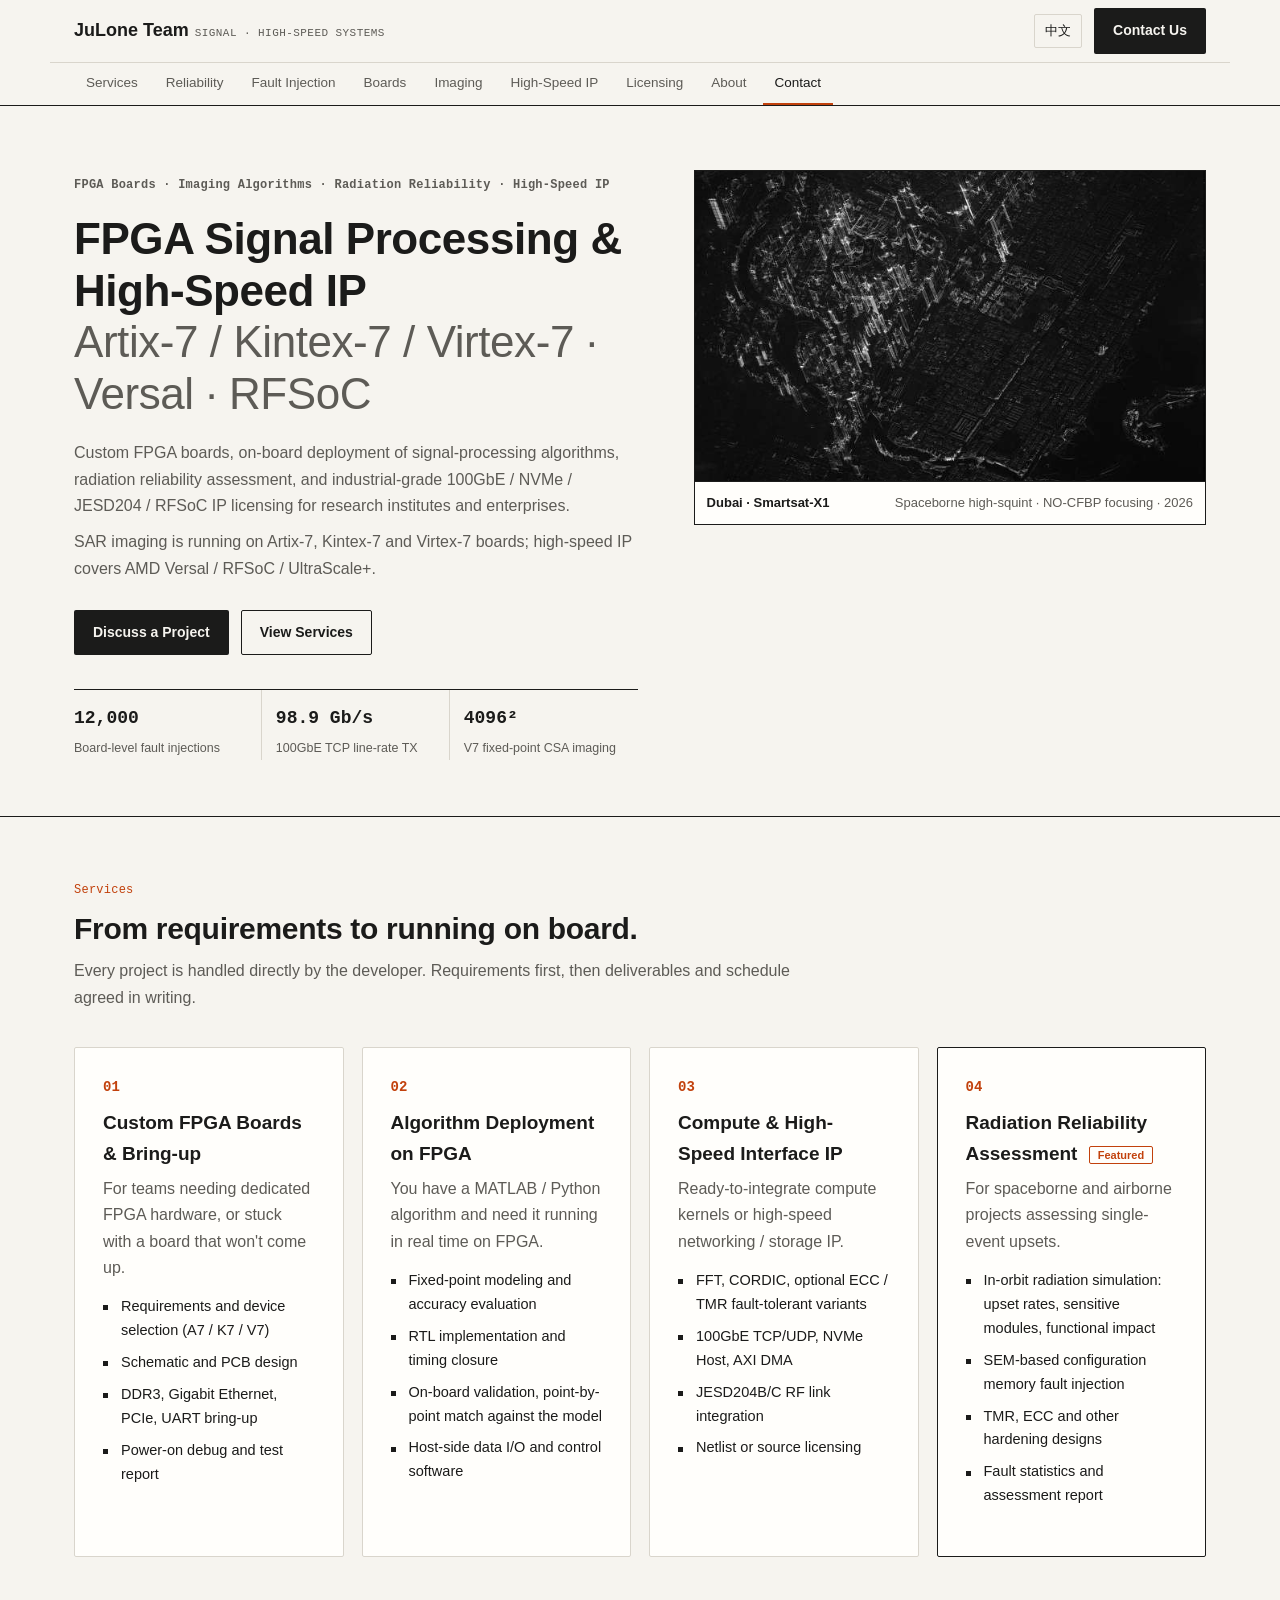
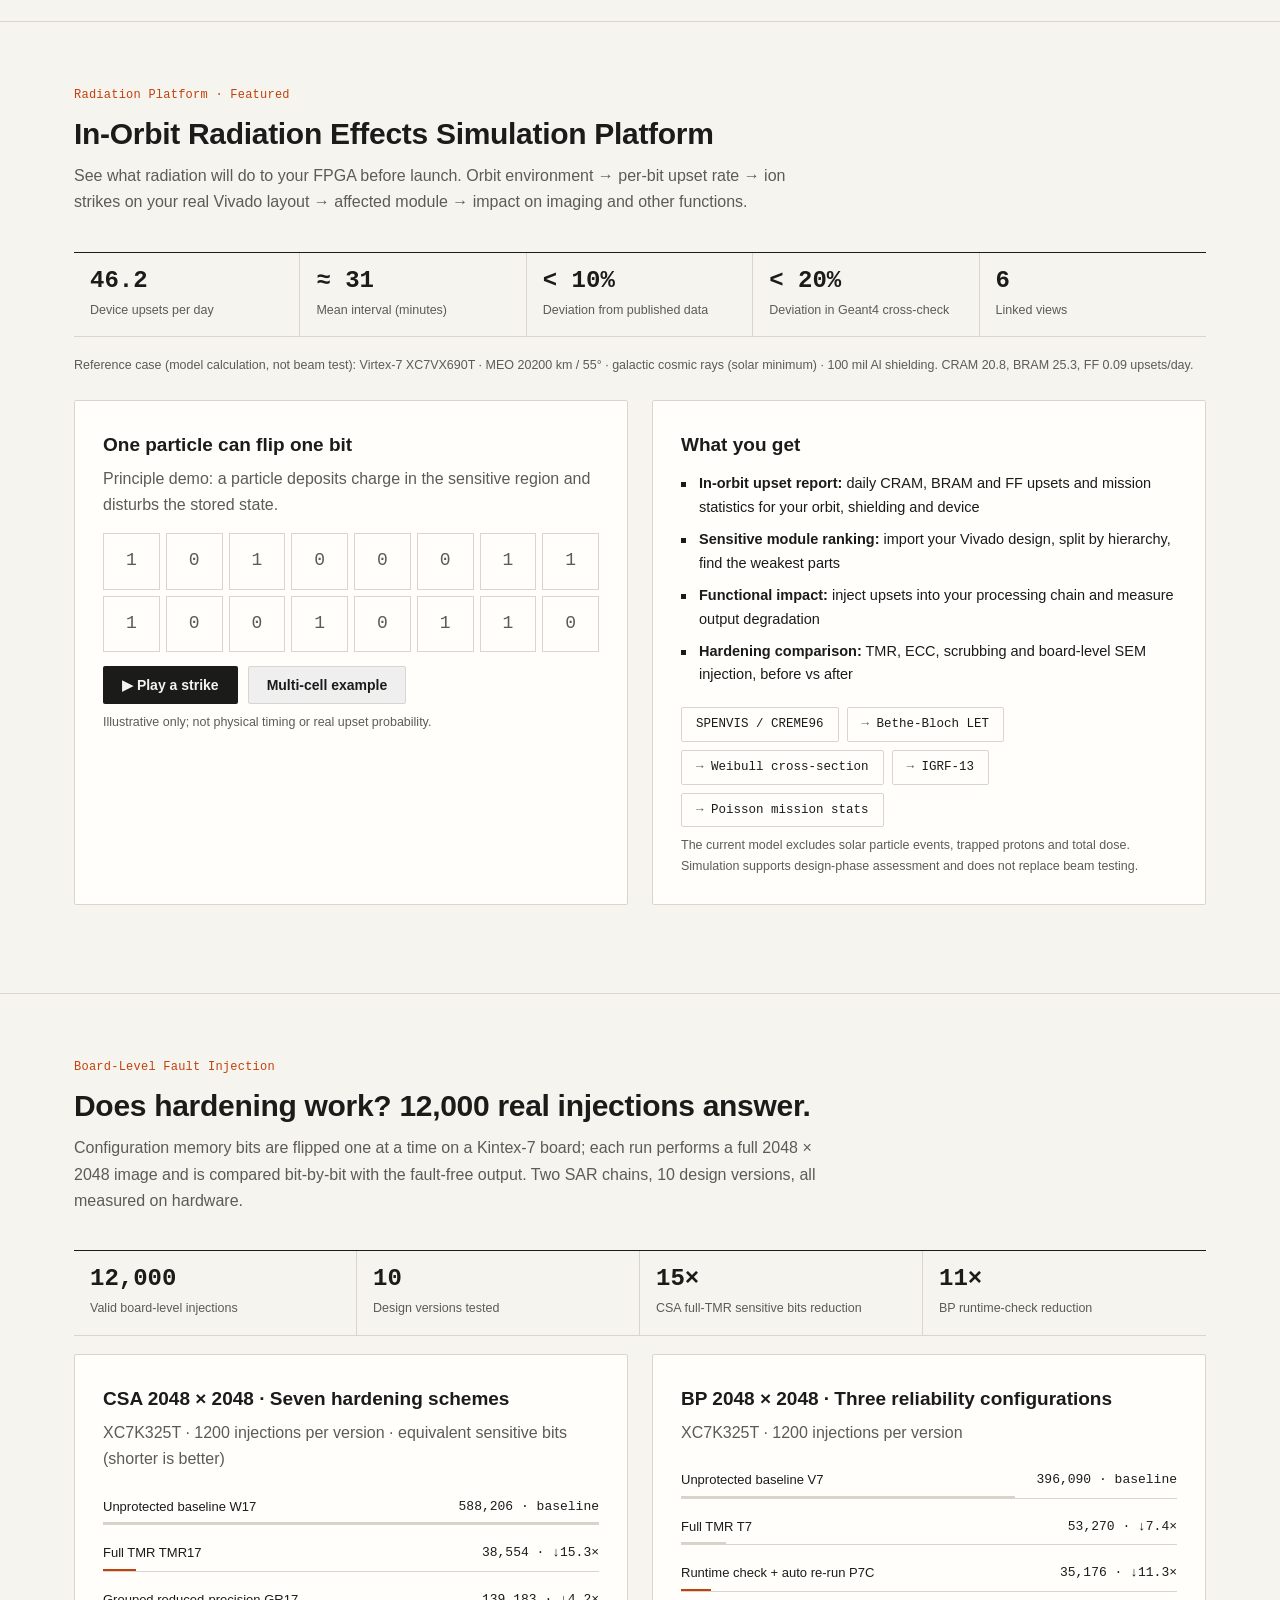
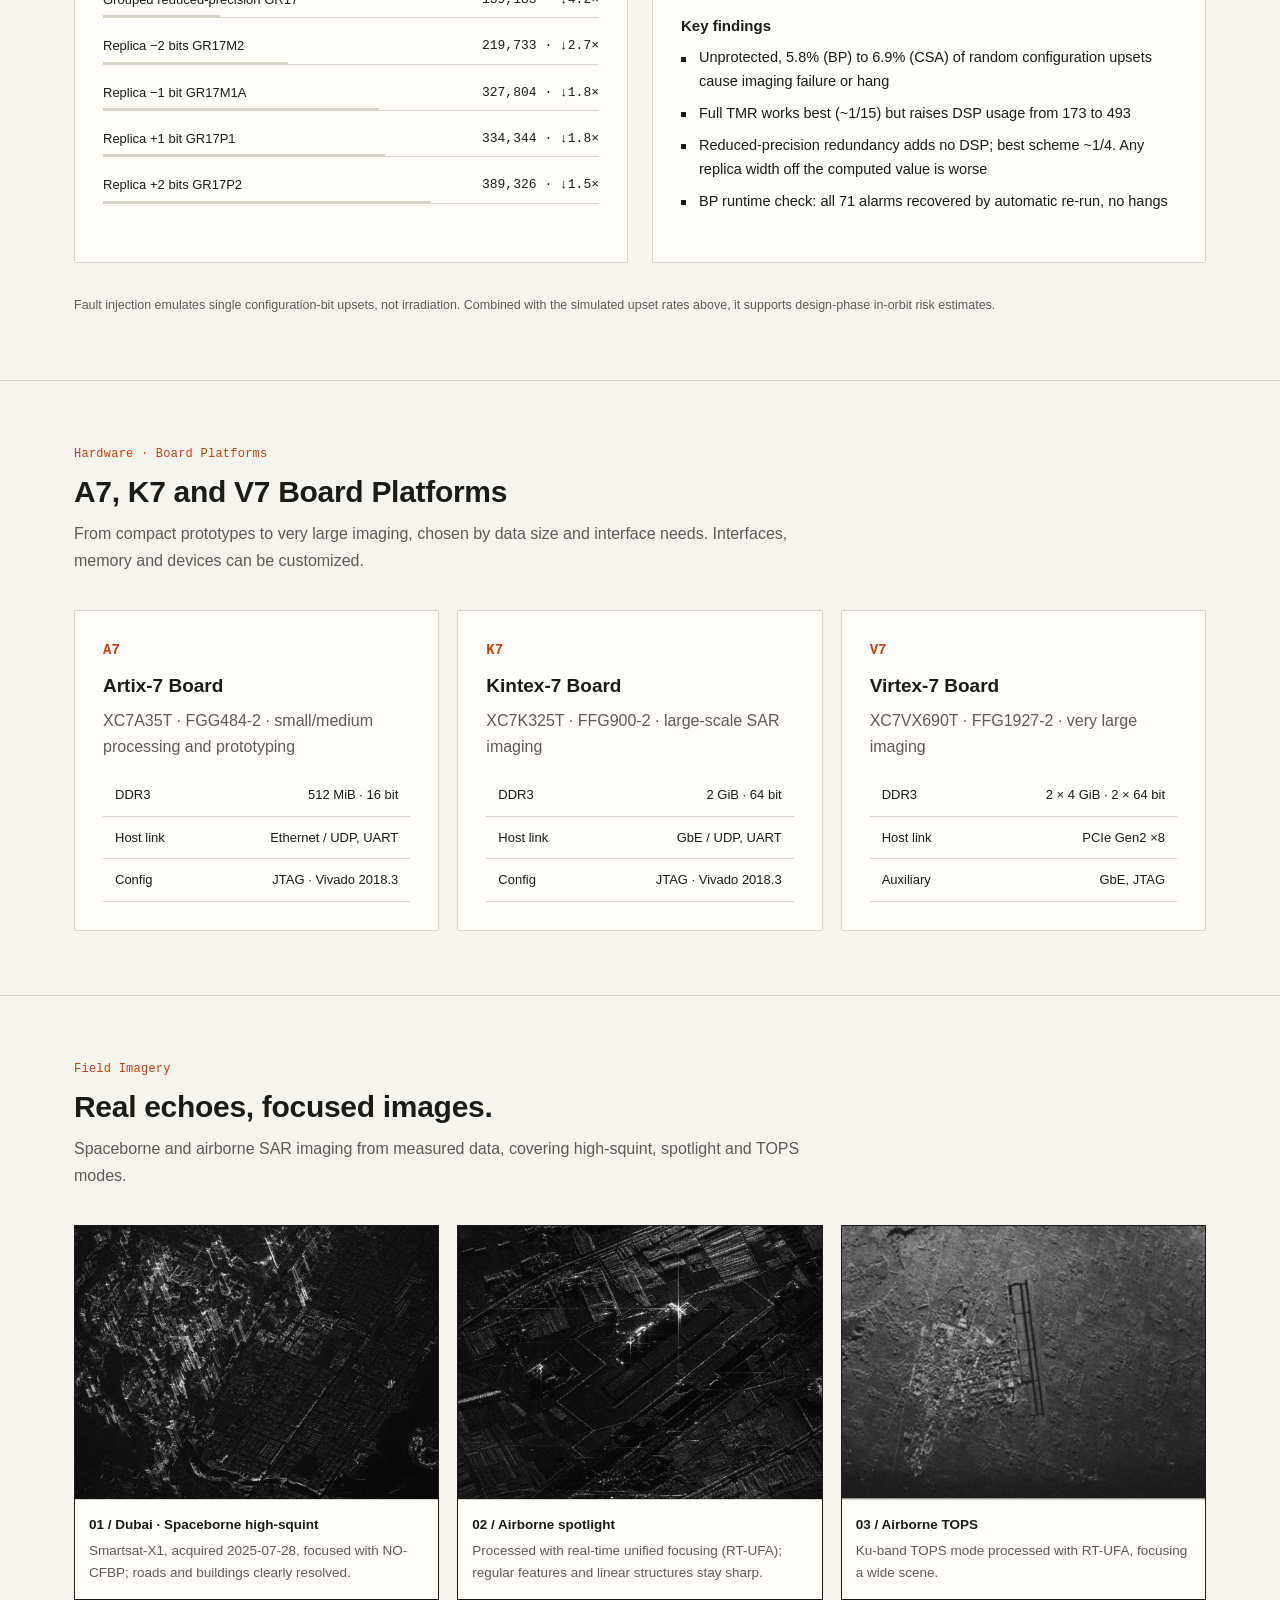
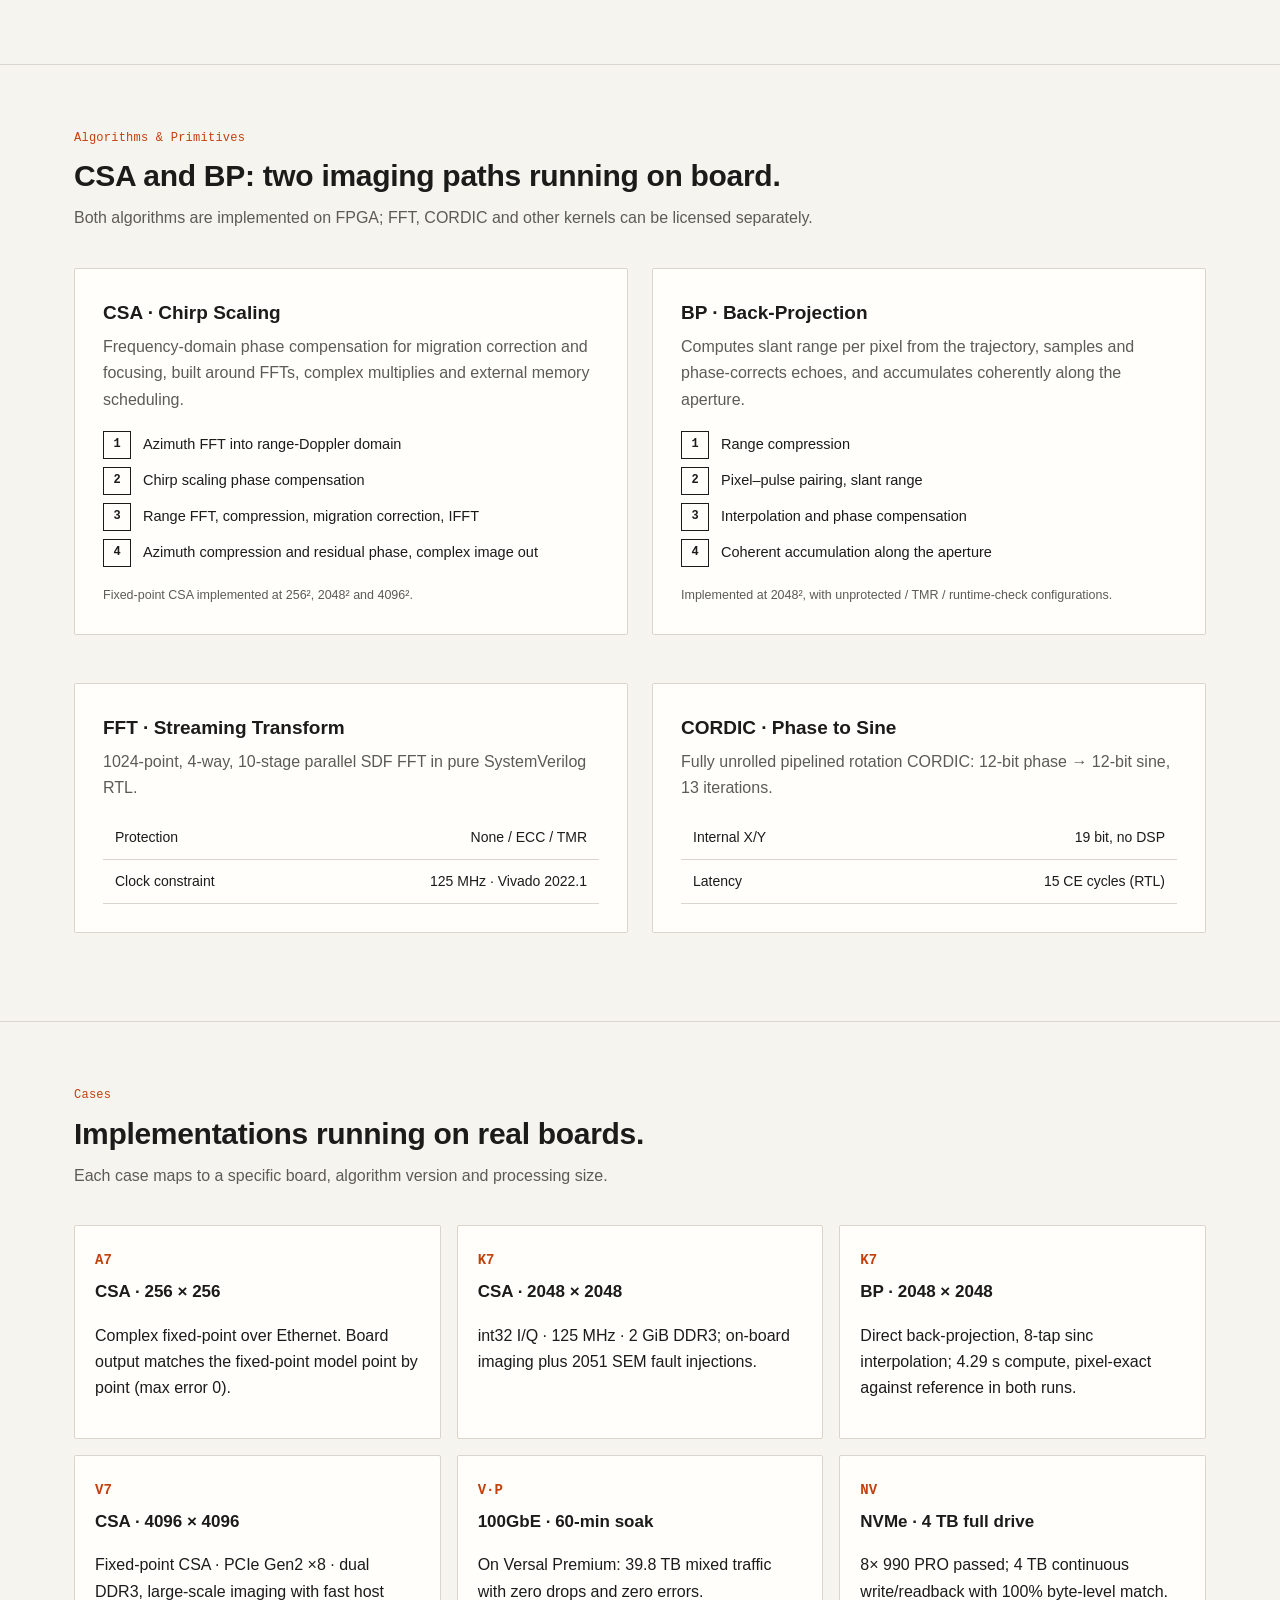
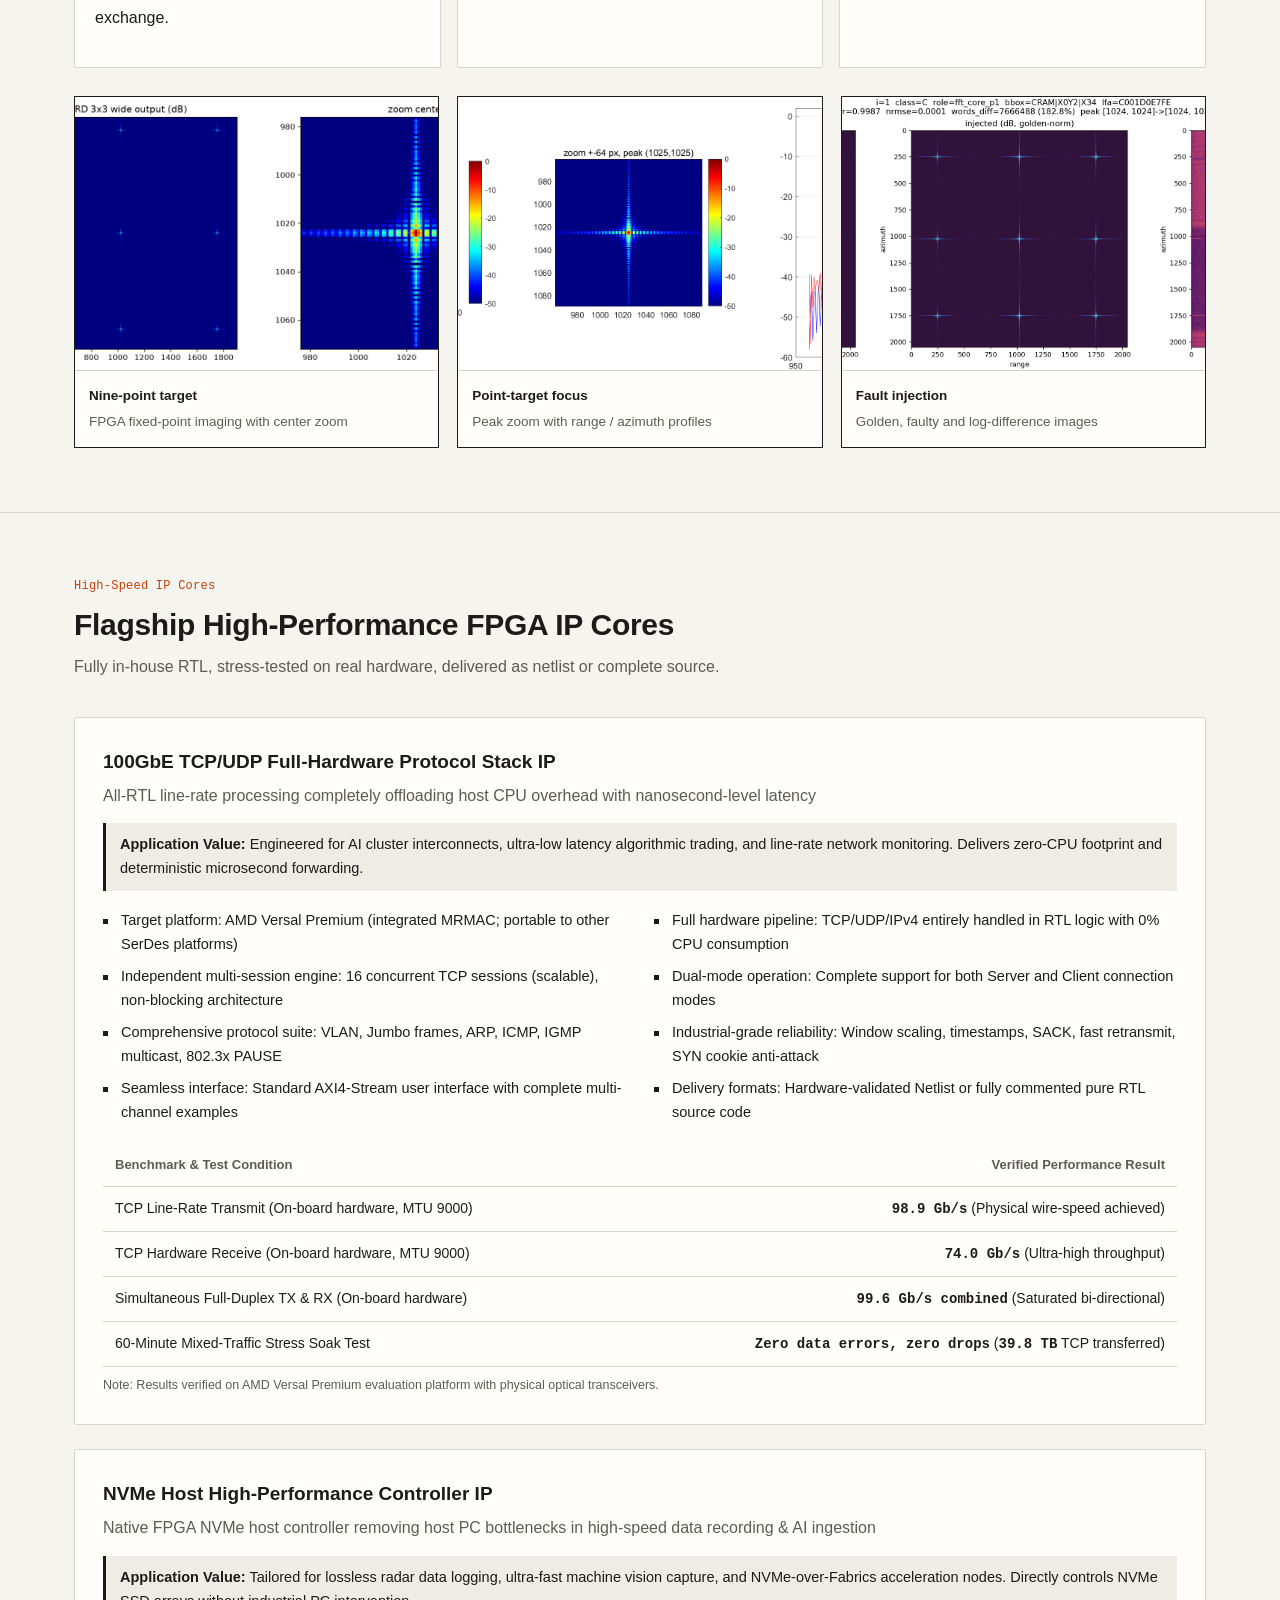
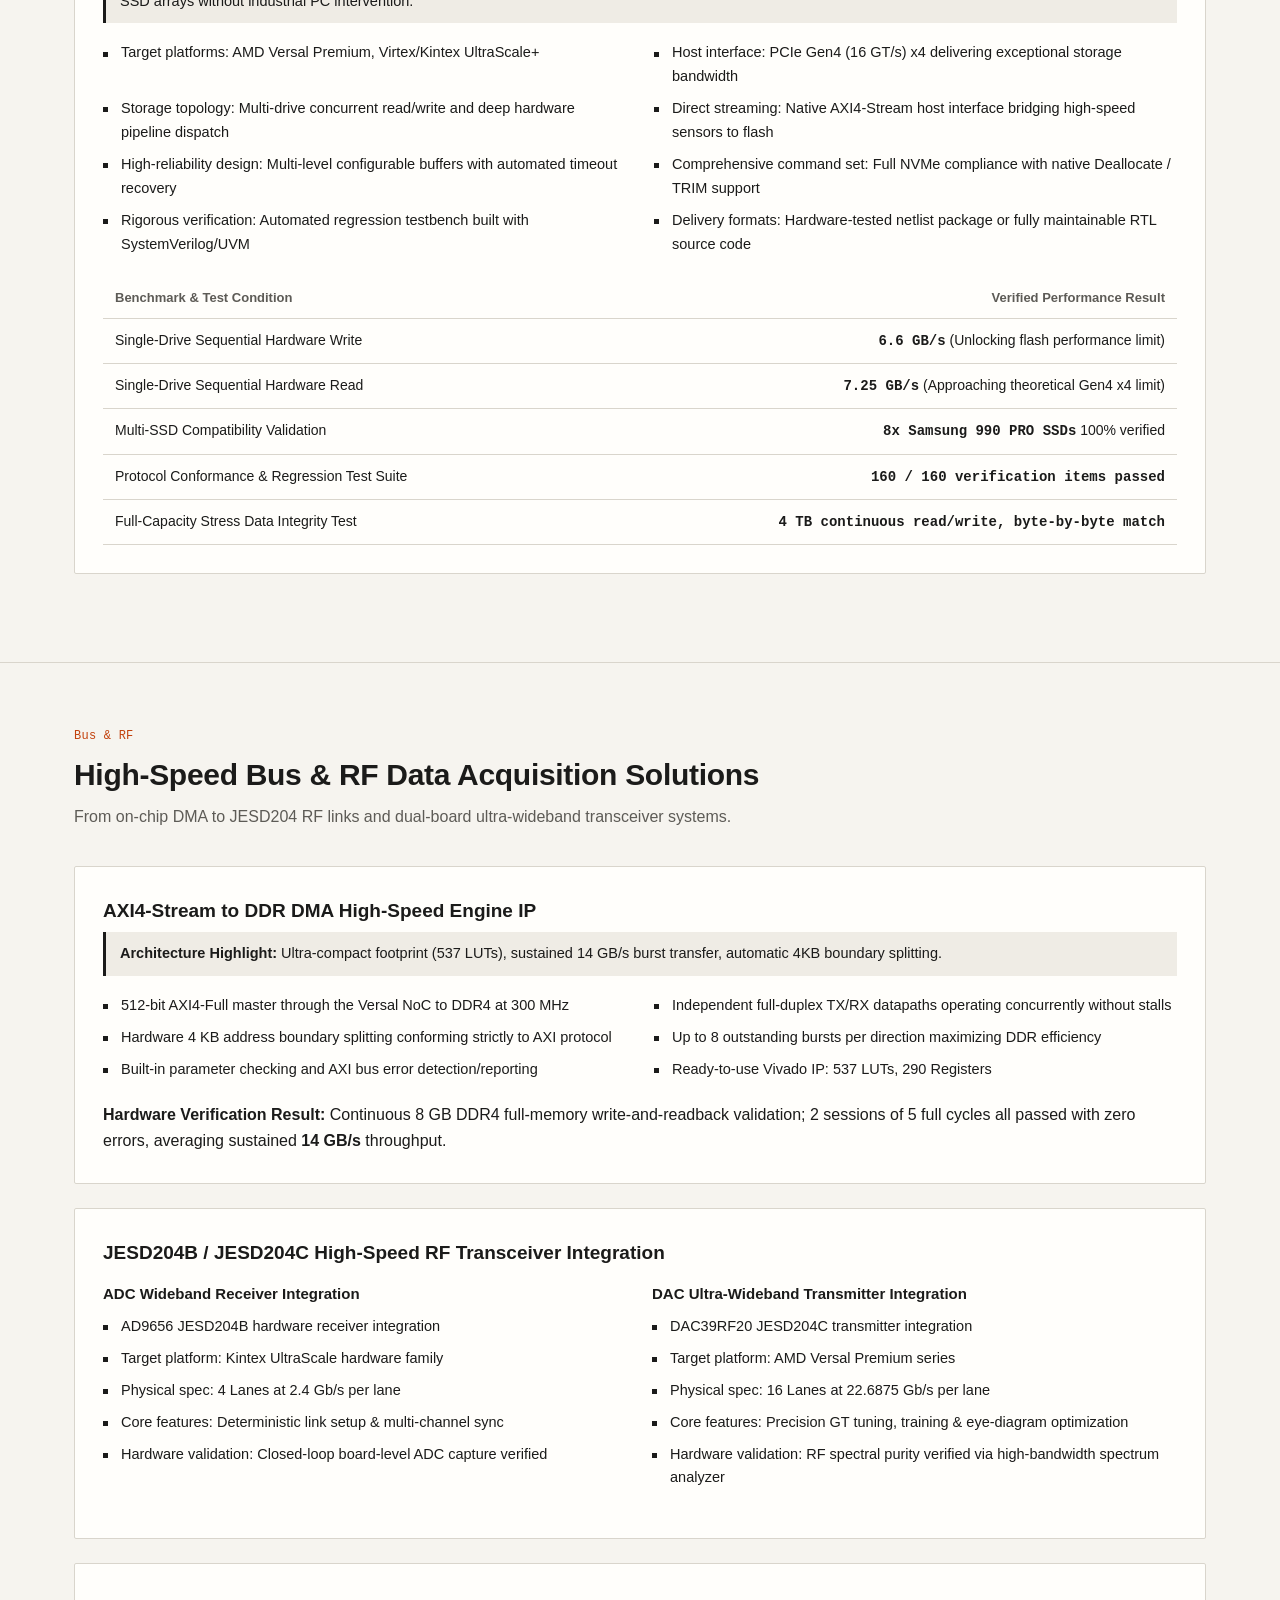
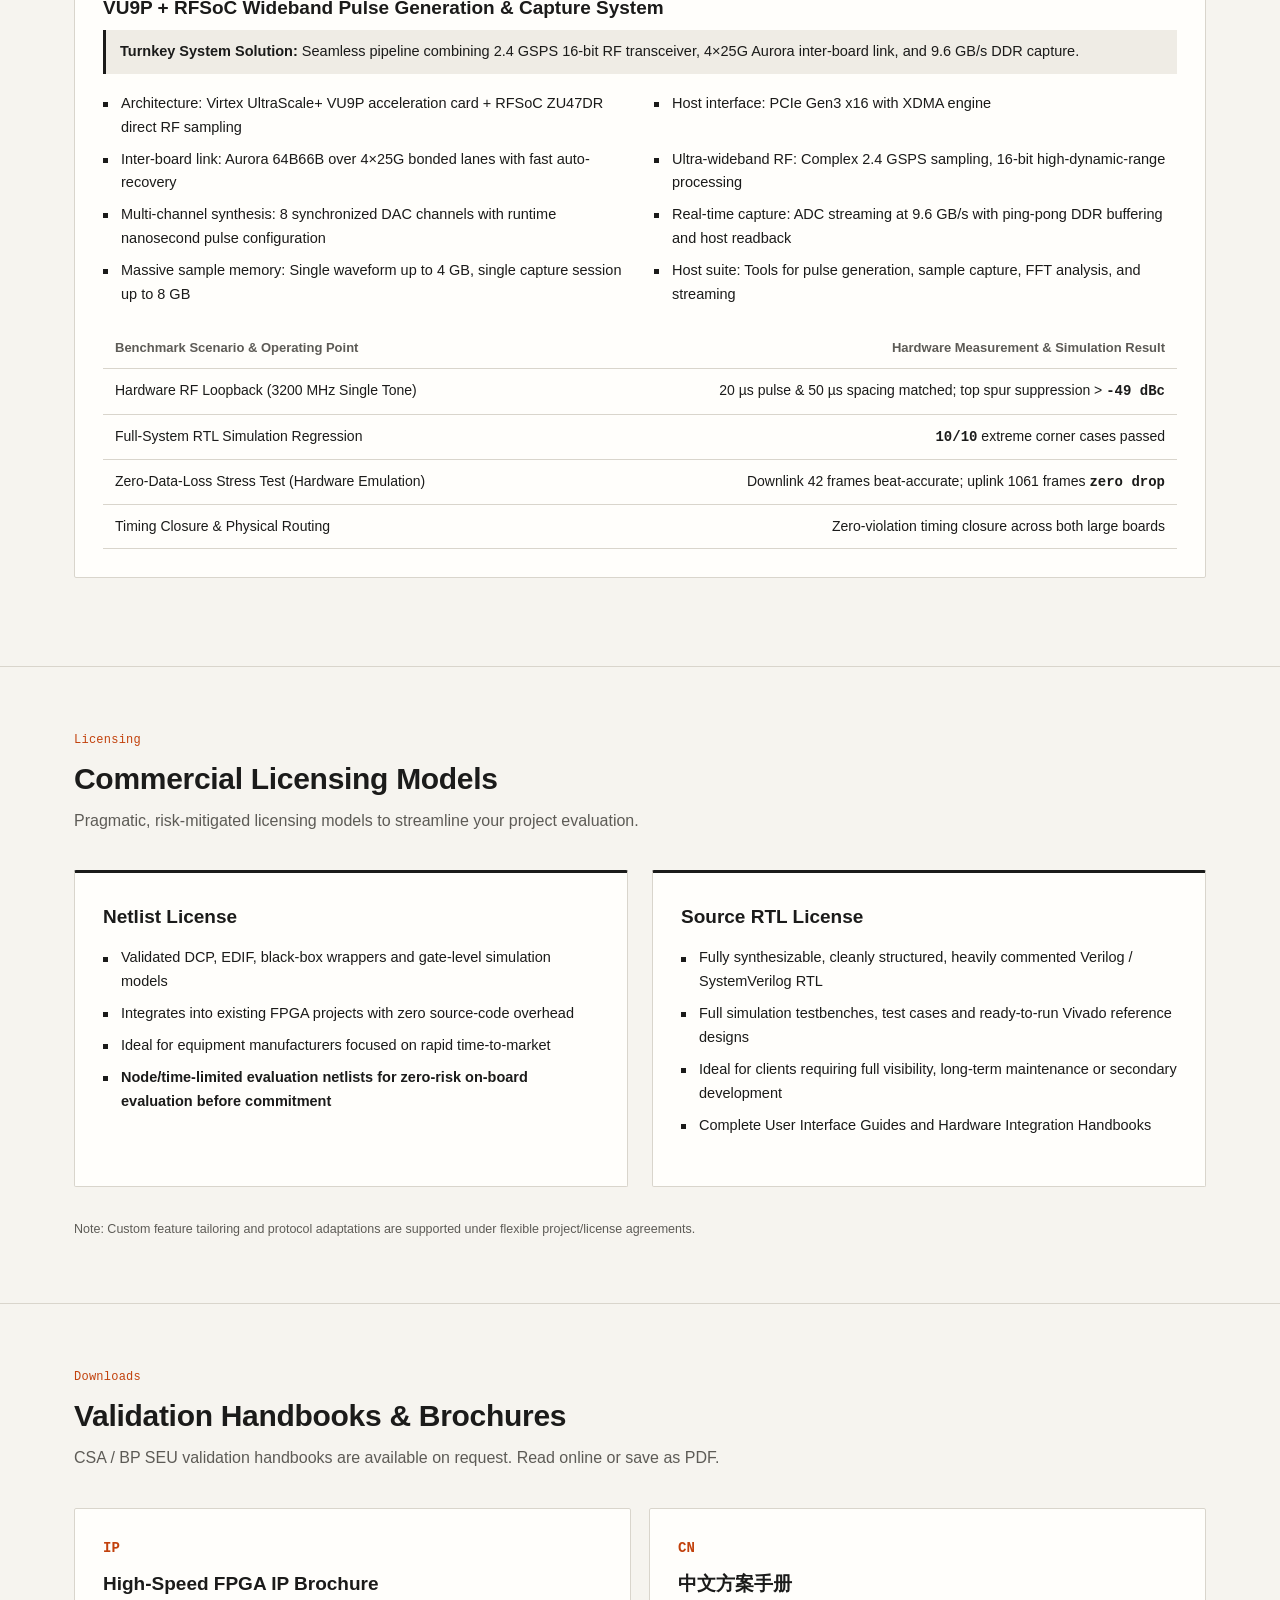
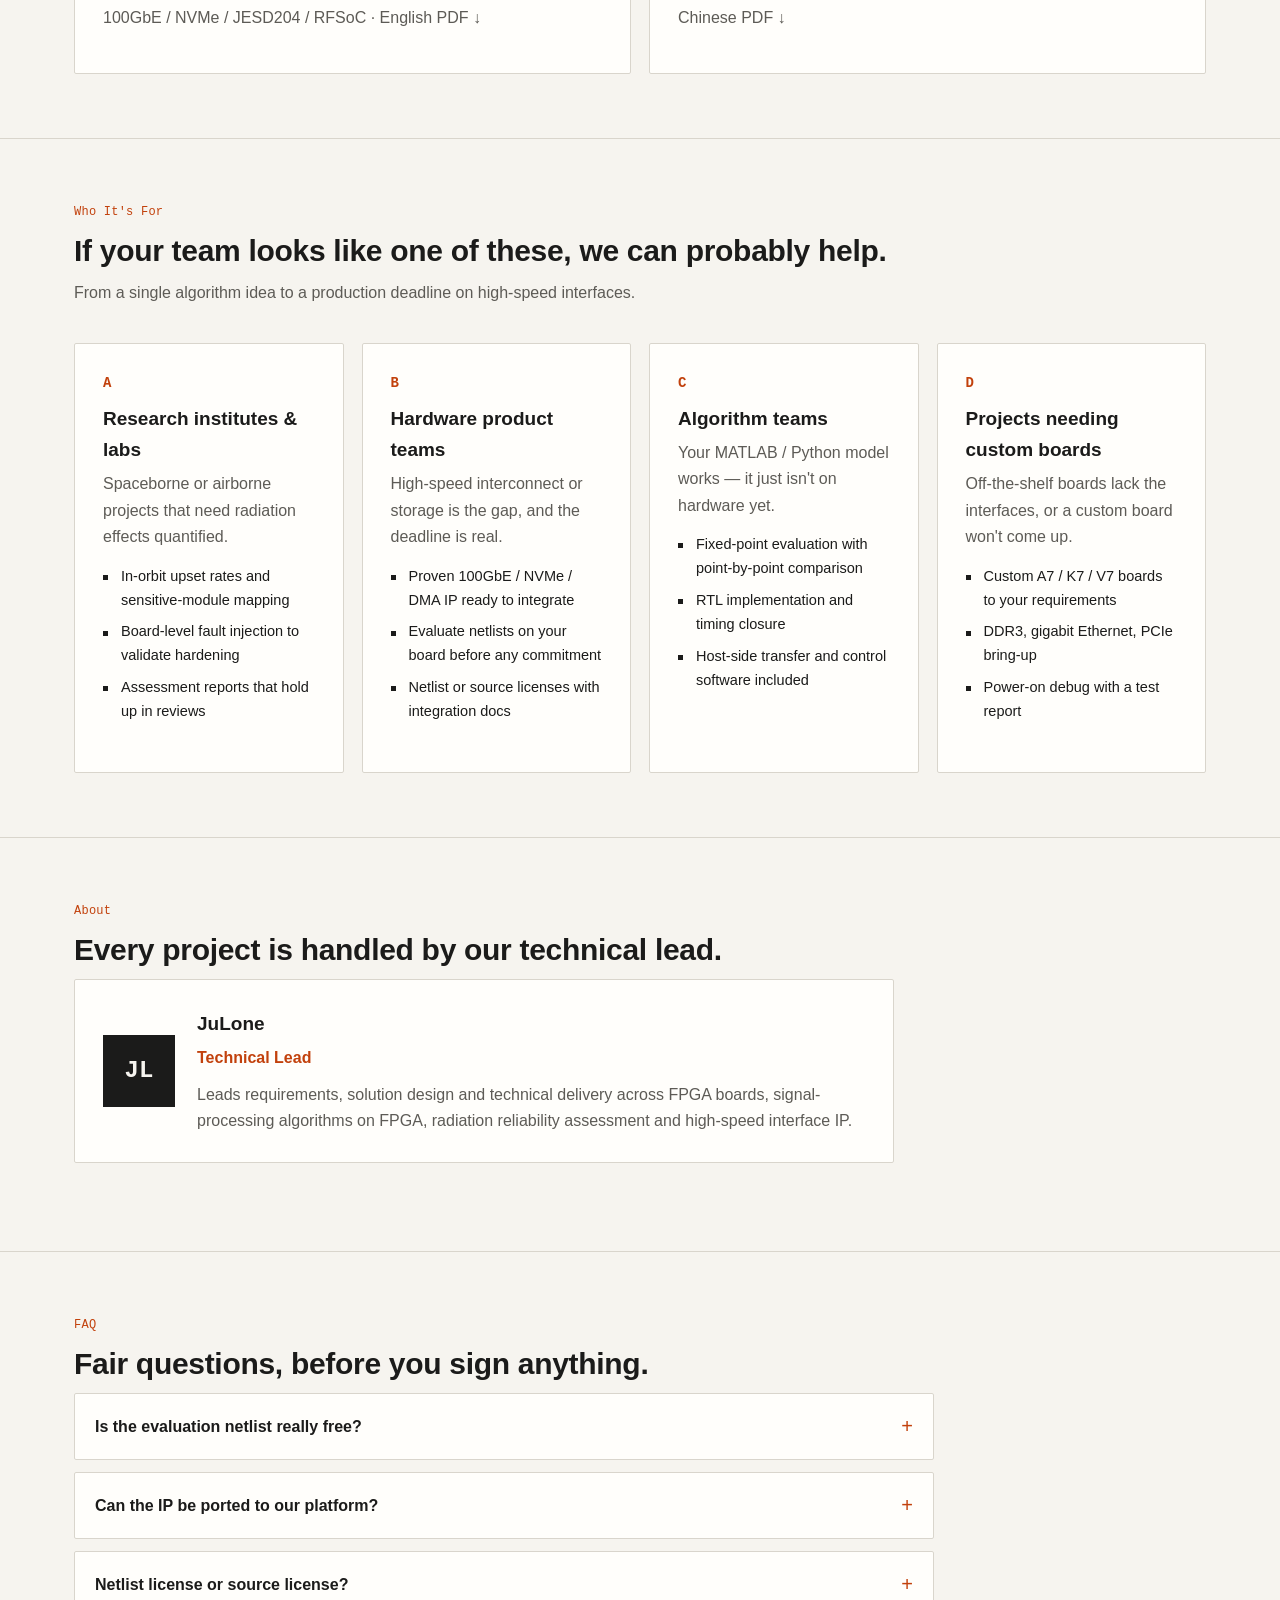
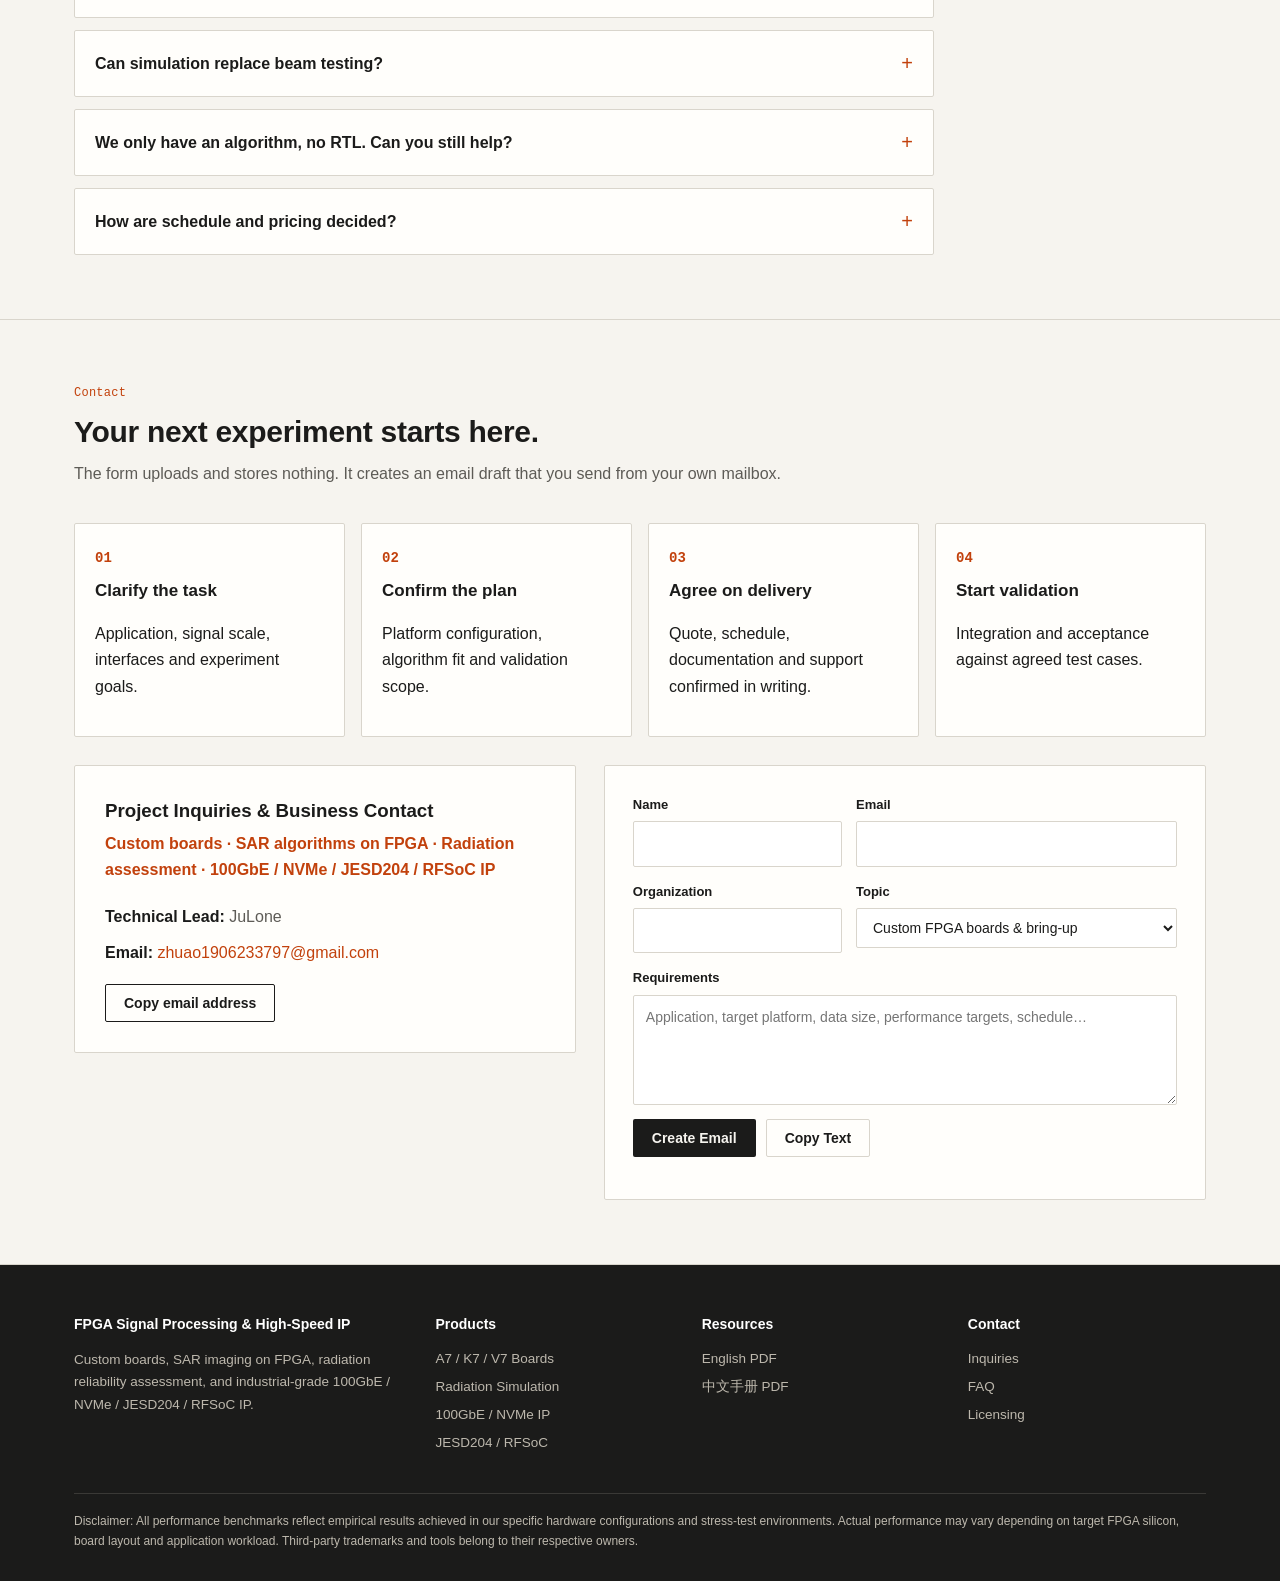
==== commit 29694b16: "Add audience cards and FAQ accordion to both homepages Reference: tryclayre.com patterns — 'Who it's" ====
--- a/index_en.html
+++ b/index_en.html
@@ -96,6 +96,13 @@
 footer a{color:var(--dark-muted)}footer a:hover{color:#fff}
 .disc{border-top:1px solid rgba(255,255,255,.12);margin-top:32px;padding-top:18px;font-size:12px}
 .reveal{opacity:0;transform:translateY(16px);transition:.6s}.reveal.in{opacity:1;transform:none}
+.faq{display:grid;gap:12px;max-width:860px}
+.qa{background:var(--surface);border:1px solid var(--border);border-radius:var(--radius);padding:16px 20px}
+.qa summary{cursor:pointer;font-weight:600;font-size:16px;list-style:none;display:flex;justify-content:space-between;align-items:center;gap:12px}
+.qa summary::-webkit-details-marker{display:none}
+.qa summary:after{content:"+";color:var(--primary);font-size:20px;font-weight:400;flex-shrink:0}
+.qa[open] summary:after{content:"\2013"}
+.qa p{color:var(--muted);margin:10px 0 0;font-size:14.5px}
 @media(max-width:900px){.hero-g,.two,.contact,.fg{grid-template-columns:1fr}.hero h1{font-size:32px}
 .kpis{grid-template-columns:1fr 1fr}.feat,.steps,form{grid-template-columns:1fr}.chips{grid-template-columns:1fr}}
 </style>
@@ -763,6 +770,24 @@
 
 
 
+<section class="s" id="audience">
+  <div class="wrap reveal">
+    <div class="idx">Who It's For</div>
+    <h2>If your team looks like one of these, we can probably help.</h2>
+    <p class="lead">From a single algorithm idea to a production deadline on high-speed interfaces.</p>
+    <div class="svc">
+      <article class="card"><i class="no">A</i><h3>Research institutes &amp; labs</h3><p class="tag">Spaceborne or airborne projects that need radiation effects quantified.</p>
+        <ul class="feat one"><li>In-orbit upset rates and sensitive-module mapping</li><li>Board-level fault injection to validate hardening</li><li>Assessment reports that hold up in reviews</li></ul></article>
+      <article class="card"><i class="no">B</i><h3>Hardware product teams</h3><p class="tag">High-speed interconnect or storage is the gap, and the deadline is real.</p>
+        <ul class="feat one"><li>Proven 100GbE / NVMe / DMA IP ready to integrate</li><li>Evaluate netlists on your board before any commitment</li><li>Netlist or source licenses with integration docs</li></ul></article>
+      <article class="card"><i class="no">C</i><h3>Algorithm teams</h3><p class="tag">Your MATLAB / Python model works — it just isn't on hardware yet.</p>
+        <ul class="feat one"><li>Fixed-point evaluation with point-by-point comparison</li><li>RTL implementation and timing closure</li><li>Host-side transfer and control software included</li></ul></article>
+      <article class="card"><i class="no">D</i><h3>Projects needing custom boards</h3><p class="tag">Off-the-shelf boards lack the interfaces, or a custom board won't come up.</p>
+        <ul class="feat one"><li>Custom A7 / K7 / V7 boards to your requirements</li><li>DDR3, gigabit Ethernet, PCIe bring-up</li><li>Power-on debug with a test report</li></ul></article>
+    </div>
+  </div>
+</section>
+
 <section class="s alt" id="about">
   <div class="wrap reveal">
     <div class="idx">About</div>
@@ -774,6 +799,21 @@
         <p class="role">Technical Lead</p>
         <p class="tag" style="margin:0">Leads requirements, solution design and technical delivery across FPGA boards, signal-processing algorithms on FPGA, radiation reliability assessment and high-speed interface IP.</p>
       </div>
+    </div>
+  </div>
+</section>
+
+<section class="s" id="faq">
+  <div class="wrap reveal">
+    <div class="idx">FAQ</div>
+    <h2>Fair questions, before you sign anything.</h2>
+    <div class="faq">
+      <details class="qa"><summary>Is the evaluation netlist really free?</summary><p>Yes. Evaluation netlists are time- or node-locked — you test on your own board first, at no cost. A paid license only comes after it meets your targets.</p></details>
+      <details class="qa"><summary>Can the IP be ported to our platform?</summary><p>The 100GbE stack targets Versal Premium's MRMAC hard block and is portable; NVMe supports Versal / UltraScale+. The exact porting scope is confirmed in writing before signing.</p></details>
+      <details class="qa"><summary>Netlist license or source license?</summary><p>Pick netlist for fast integration without touching the internals; pick source RTL for further development or research programs — it ships with testbenches, scripts and a reference project.</p></details>
+      <details class="qa"><summary>Can simulation replace beam testing?</summary><p>No — and it shouldn't. Simulation covers design-stage assessment and hardening trade-offs; with SEM board-level injection it covers most verification needs. Final qualification still calls for beam time.</p></details>
+      <details class="qa"><summary>We only have an algorithm, no RTL. Can you still help?</summary><p>Yes. A MATLAB / Python model is enough — we handle fixed-point conversion, RTL implementation and on-board verification with point-by-point comparison against your model.</p></details>
+      <details class="qa"><summary>How are schedule and pricing decided?</summary><p>After scoping, deliverables, timeline and pricing are agreed in writing. You deal directly with the technical lead — no sales layer in between.</p></details>
     </div>
   </div>
 </section>
@@ -831,7 +871,7 @@
       <div><h4>FPGA Signal Processing &amp; High-Speed IP</h4><p>Custom boards, SAR imaging on FPGA, radiation reliability assessment, and industrial-grade 100GbE / NVMe / JESD204 / RFSoC IP.</p></div>
       <div><h4>Products</h4><ul><li><a href="#boards">A7 / K7 / V7 Boards</a></li><li><a href="#radiation">Radiation Simulation</a></li><li><a href="#ip">100GbE / NVMe IP</a></li><li><a href="#solutions">JESD204 / RFSoC</a></li></ul></div>
       <div><h4>Resources</h4><ul><li><a href="FPGA_IP_Licensing_EN.pdf?v=20261124c" target="_blank" rel="noopener">English PDF</a></li><li><a href="FPGA_IP_Licensing_CN.pdf?v=20261124c" target="_blank" rel="noopener">中文手册 PDF</a></li></ul></div>
-      <div><h4>Contact</h4><ul><li><a href="#inquiry">Inquiries</a></li><li><a href="#license">Licensing</a></li></ul></div>
+      <div><h4>Contact</h4><ul><li><a href="#inquiry">Inquiries</a></li><li><a href="#faq">FAQ</a></li><li><a href="#license">Licensing</a></li></ul></div>
     </div>
     <p class="disc">Disclaimer: All performance benchmarks reflect empirical results achieved in our specific hardware configurations and stress-test environments. Actual performance may vary depending on target FPGA silicon, board layout and application workload. Third-party trademarks and tools belong to their respective owners.</p>
   </div>
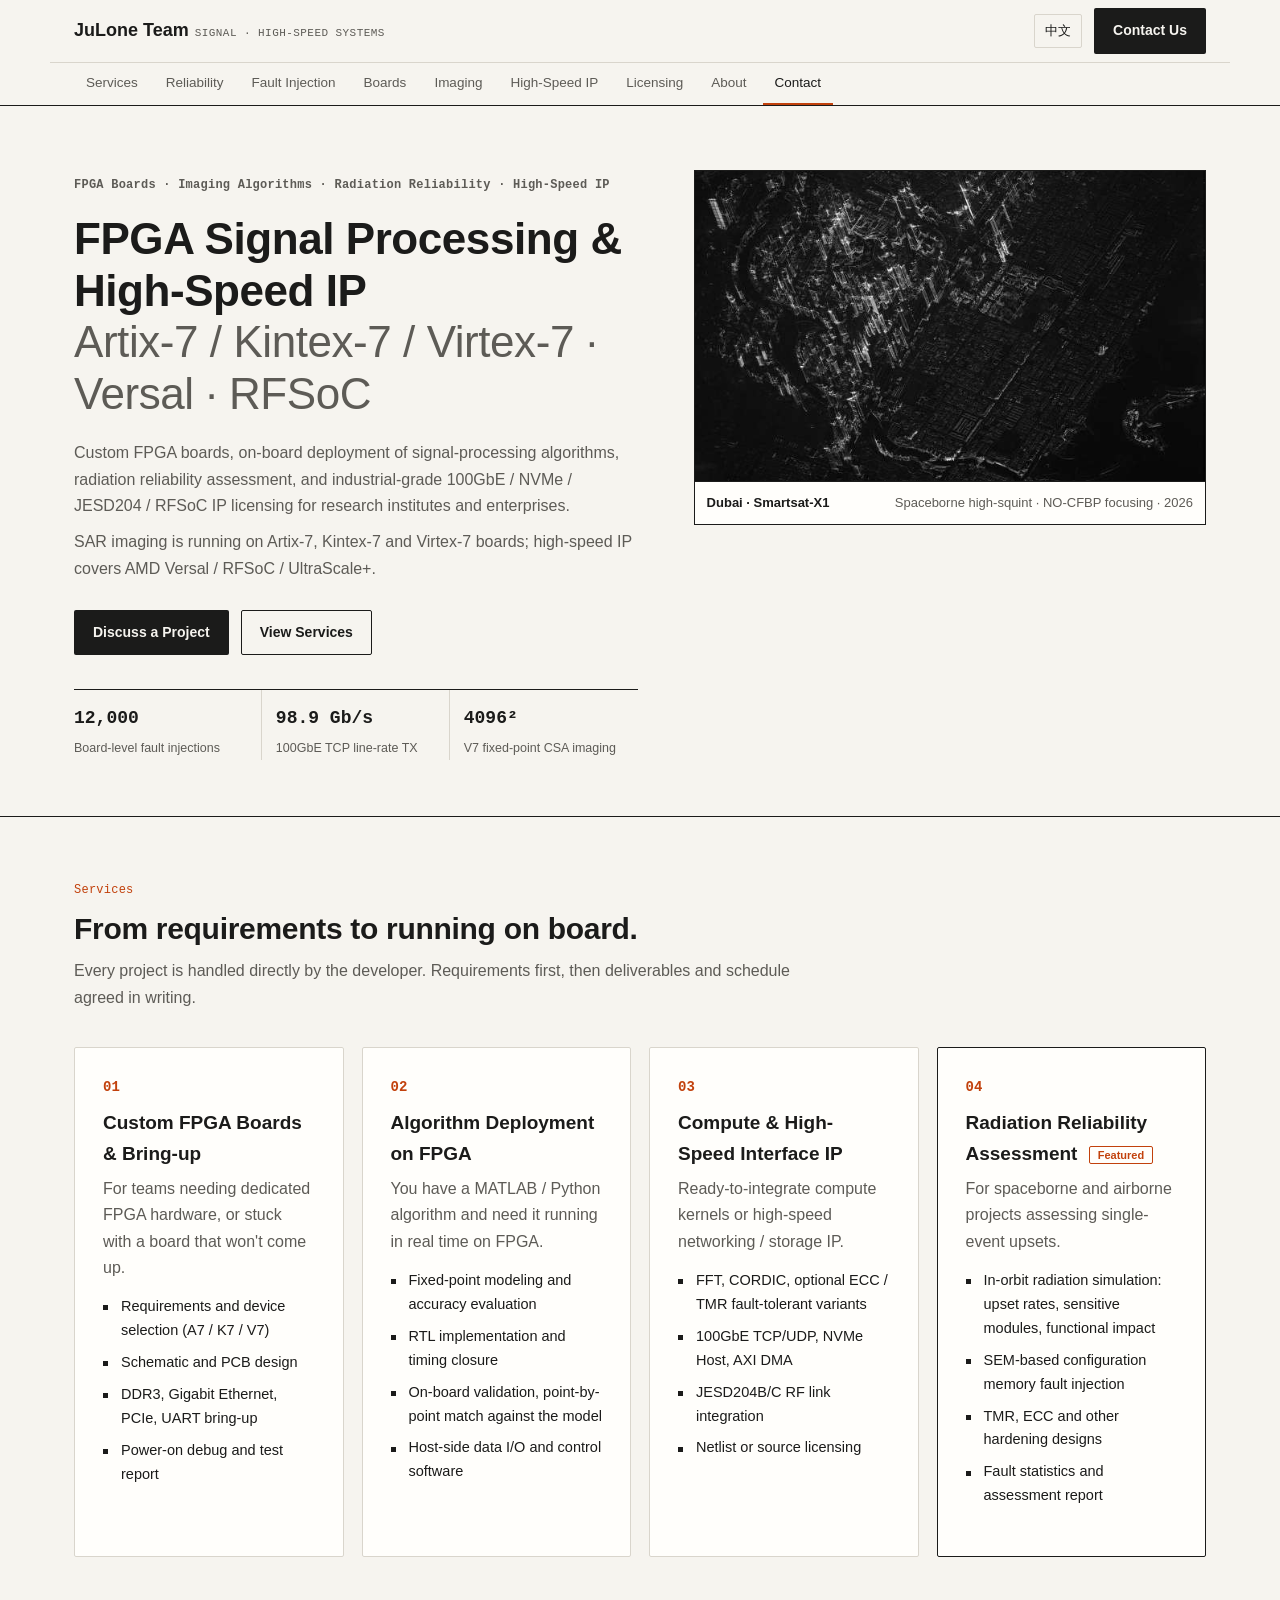
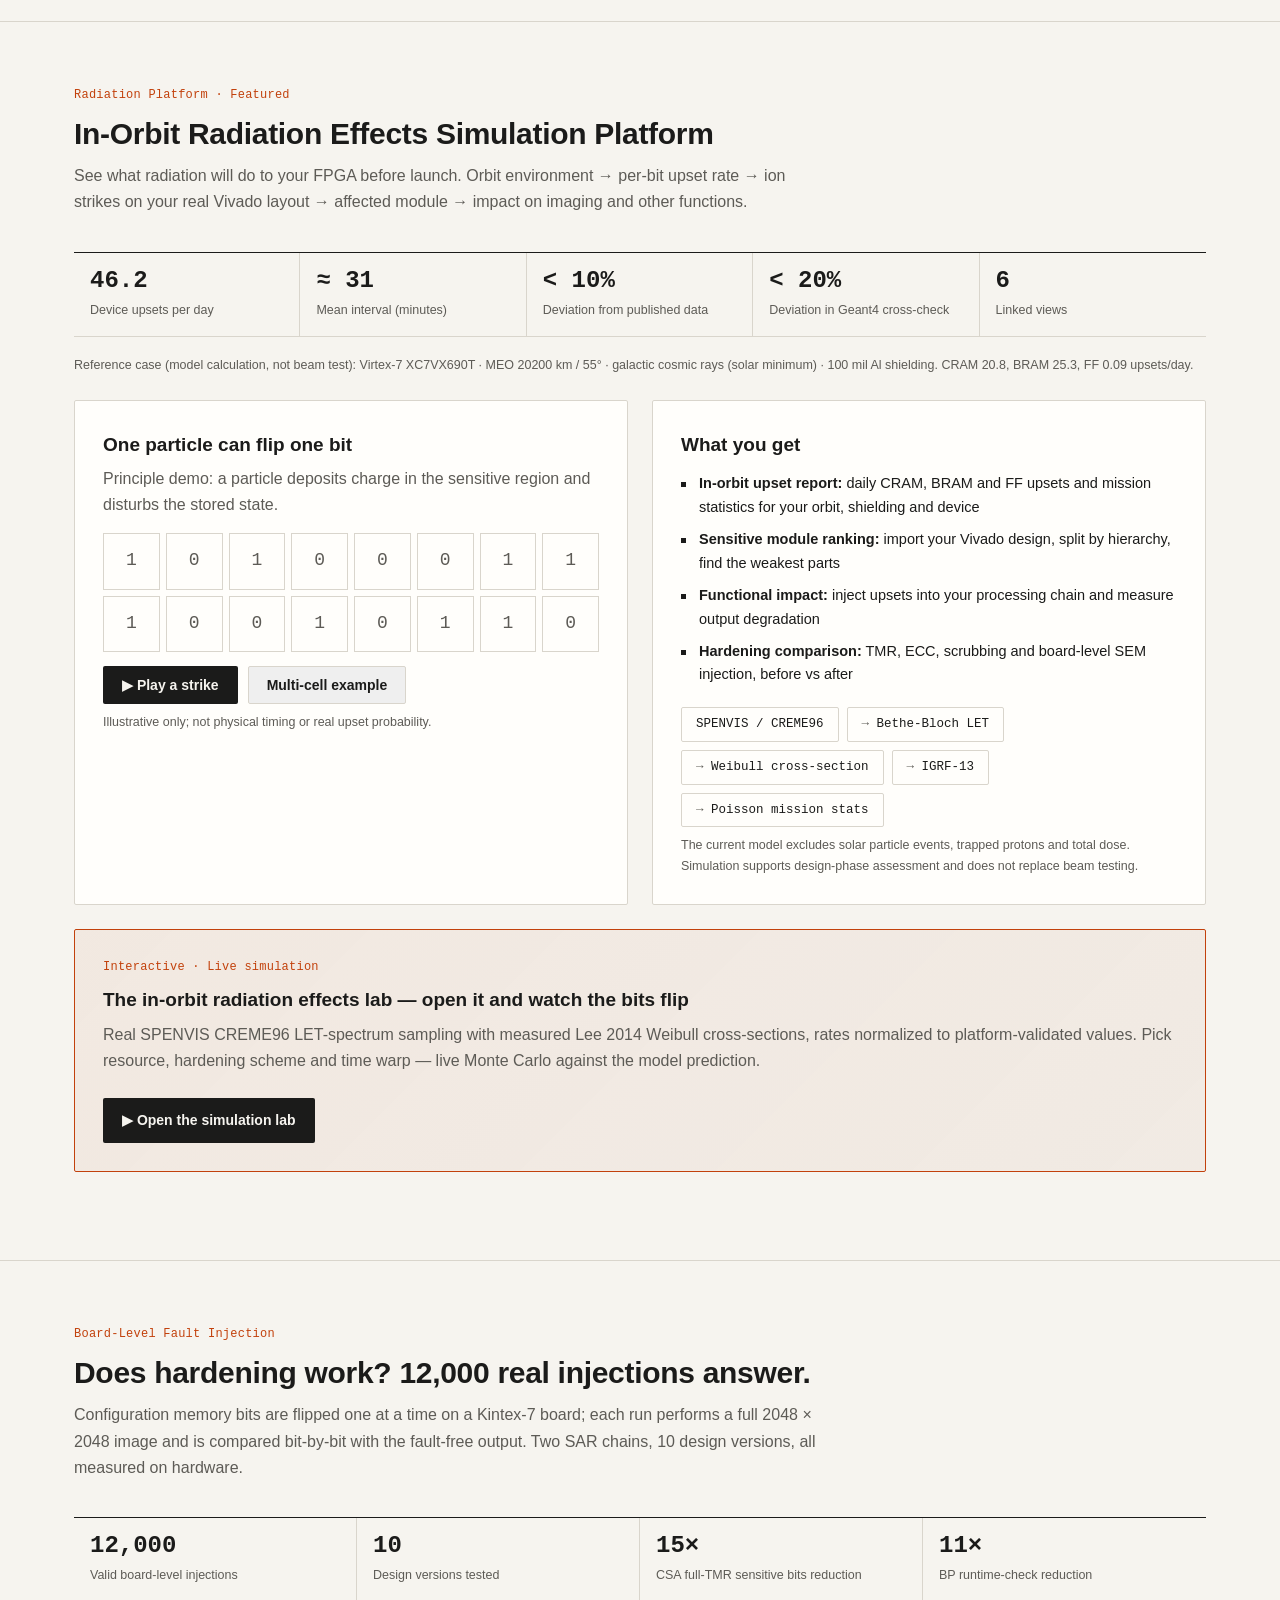
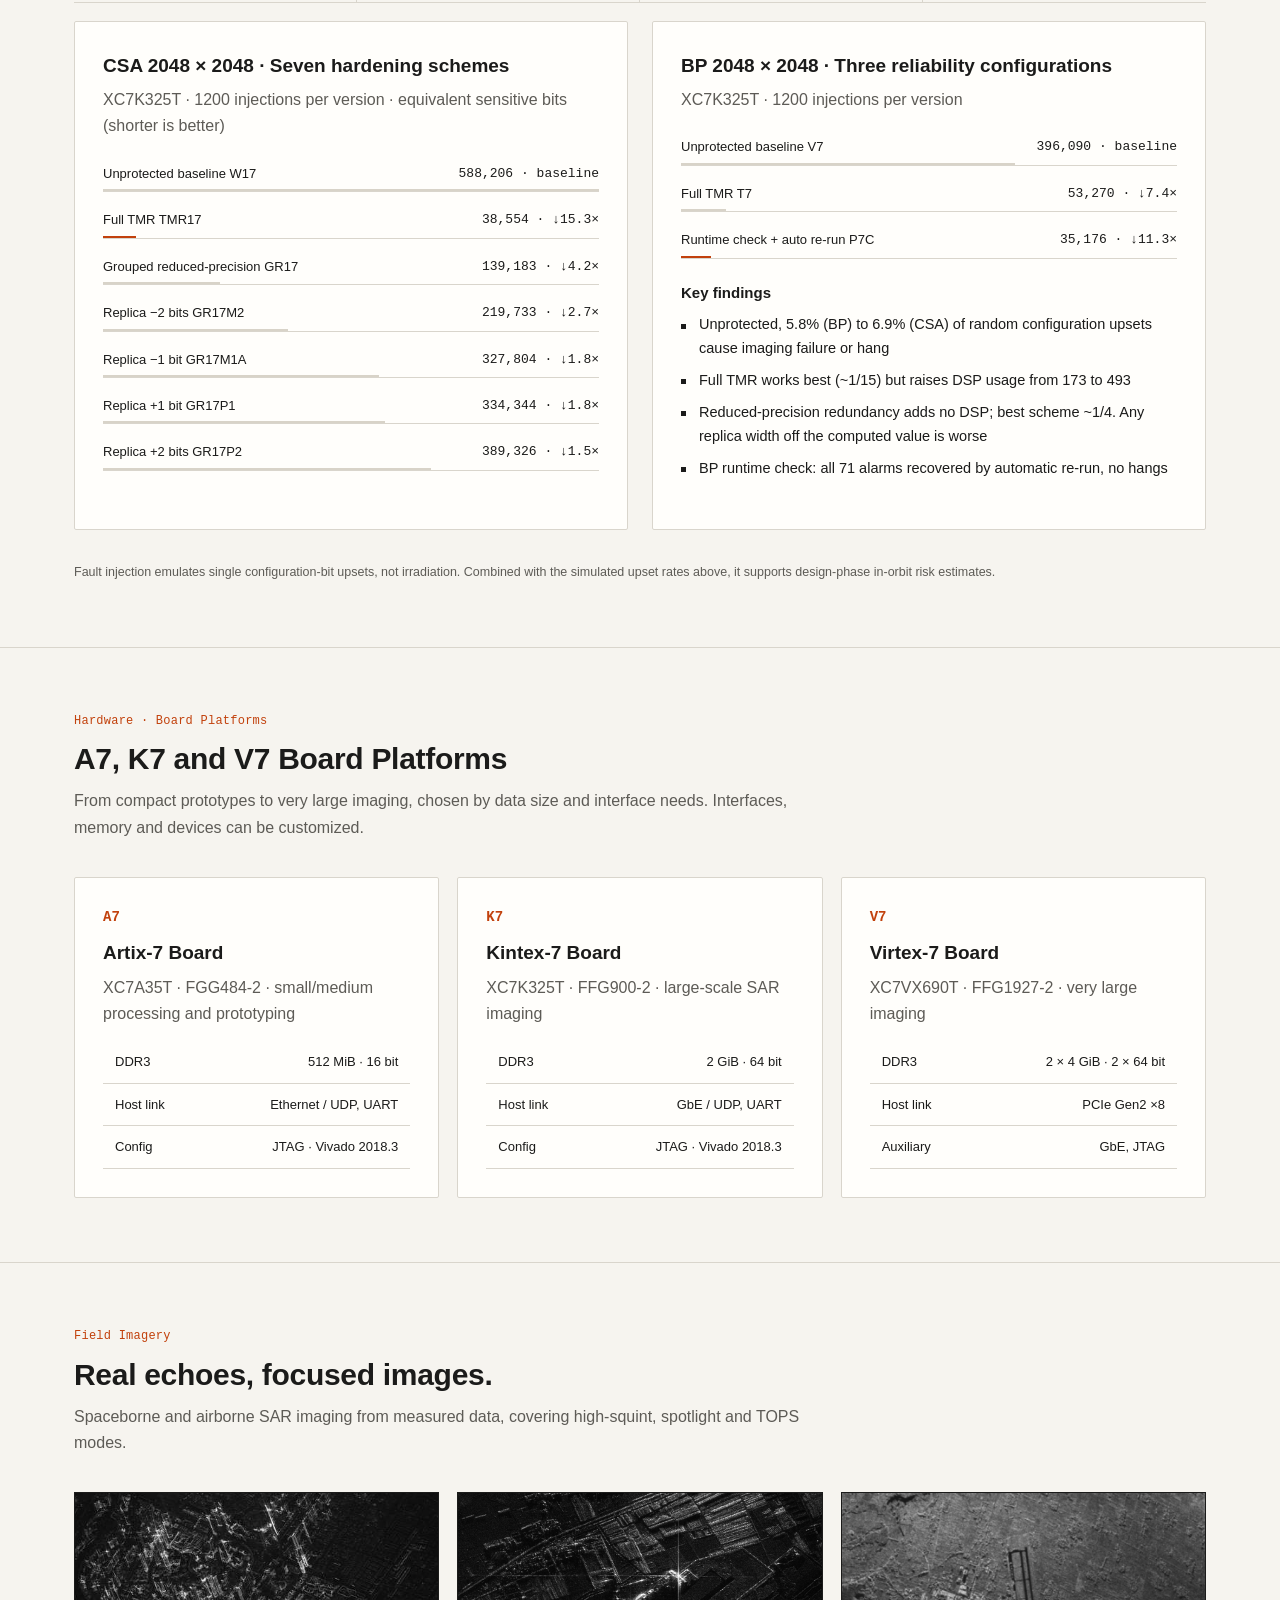
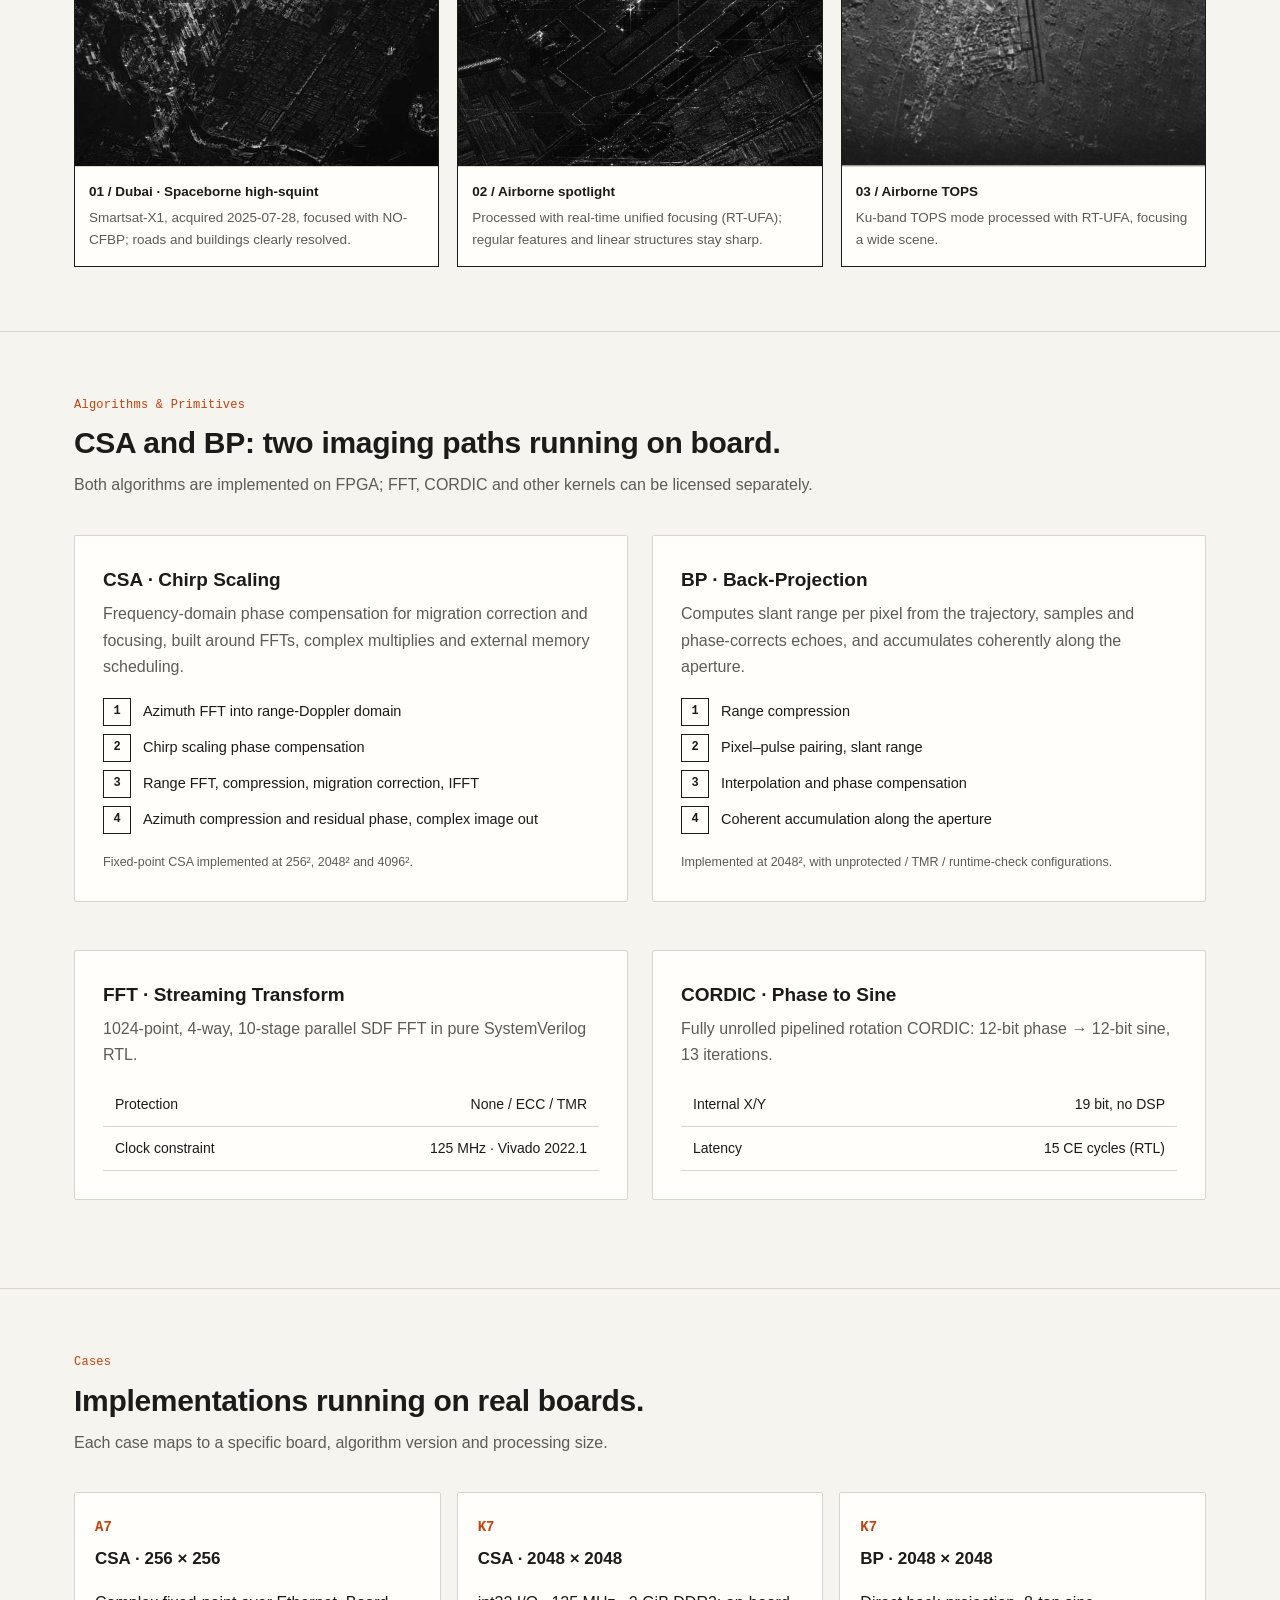
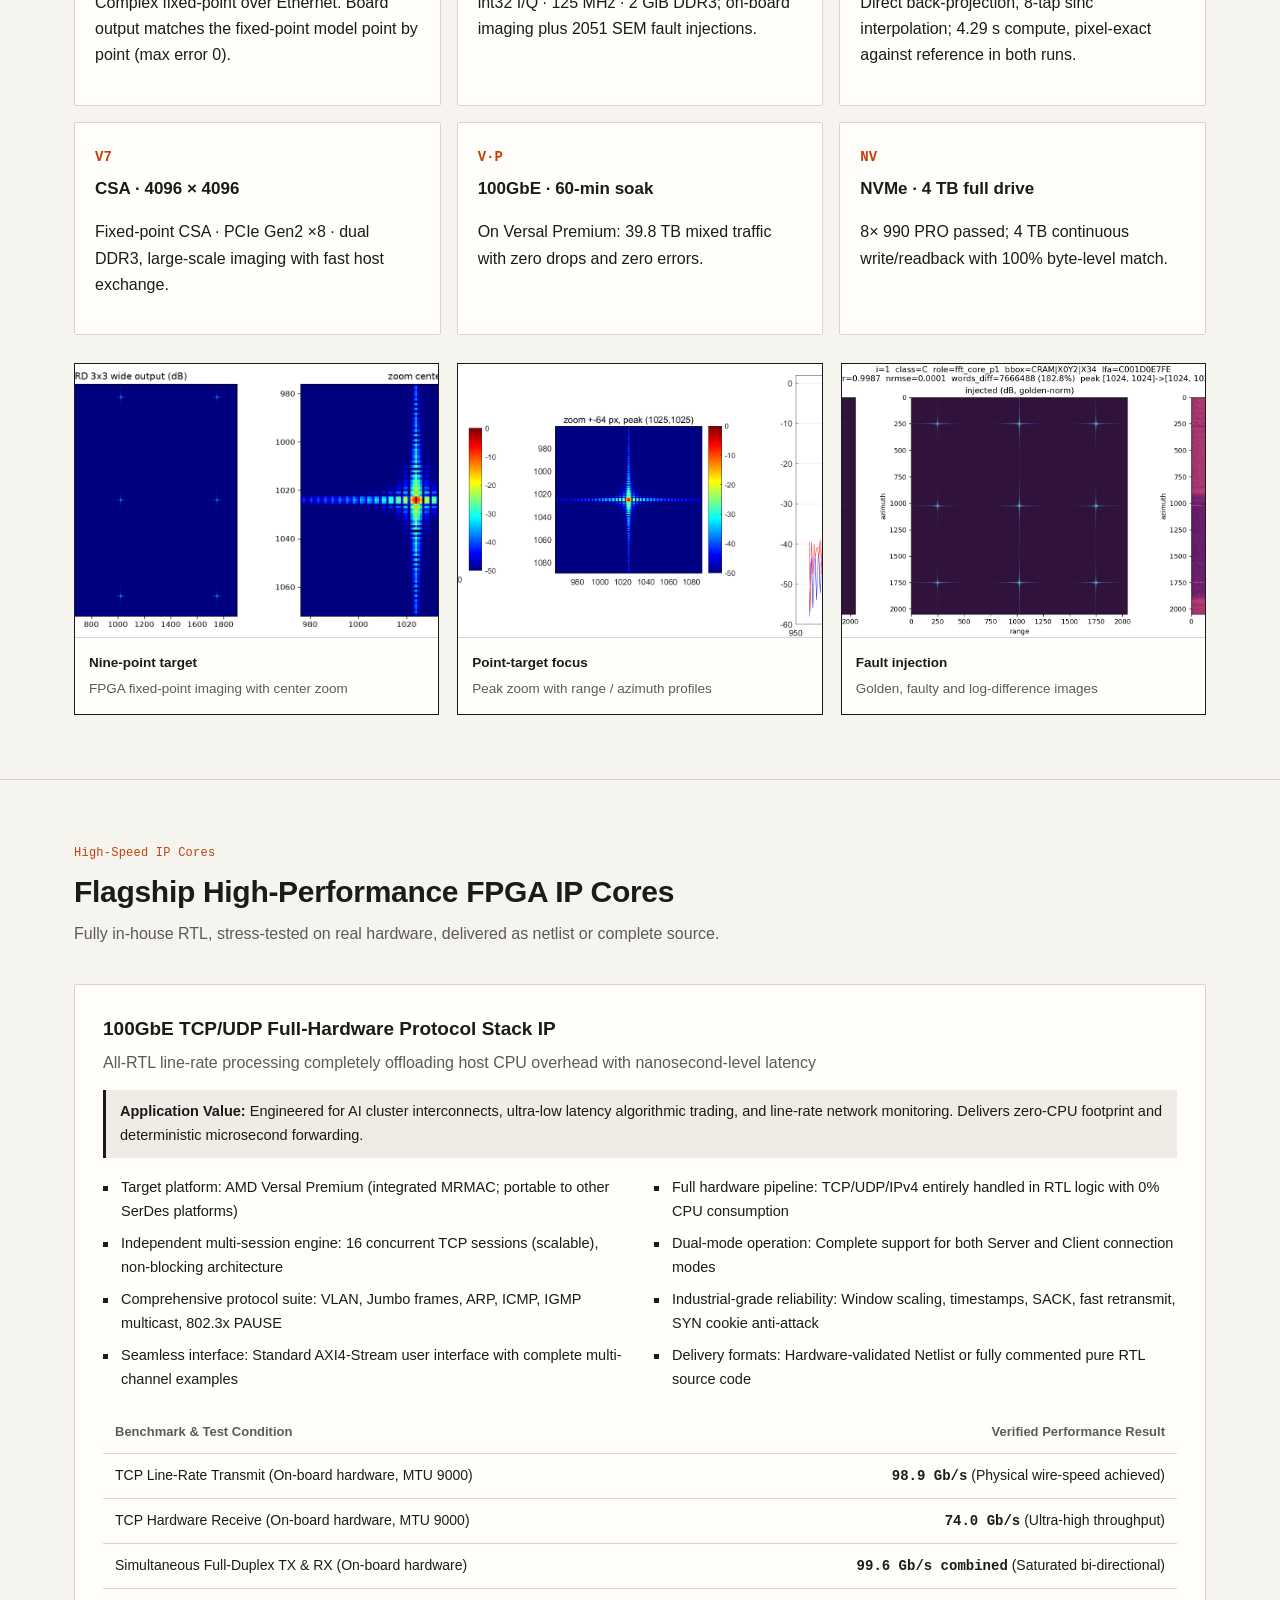
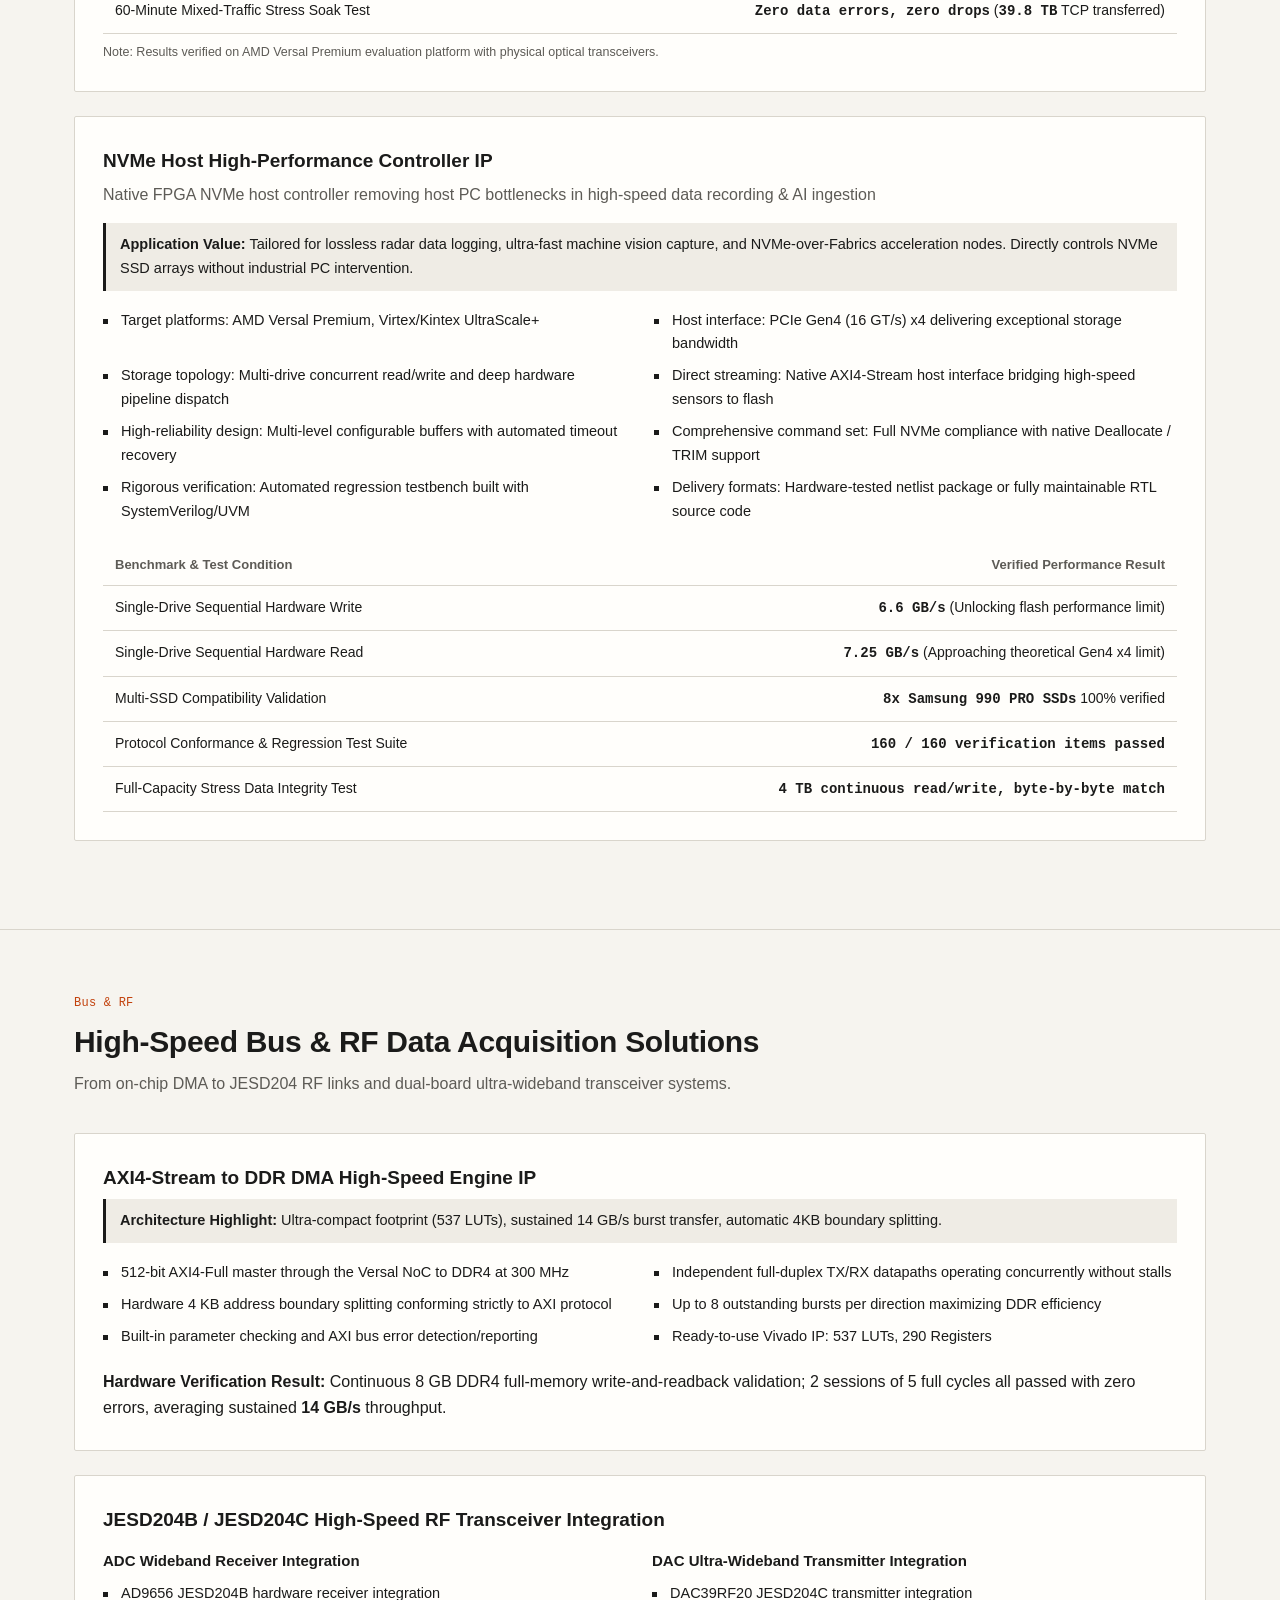
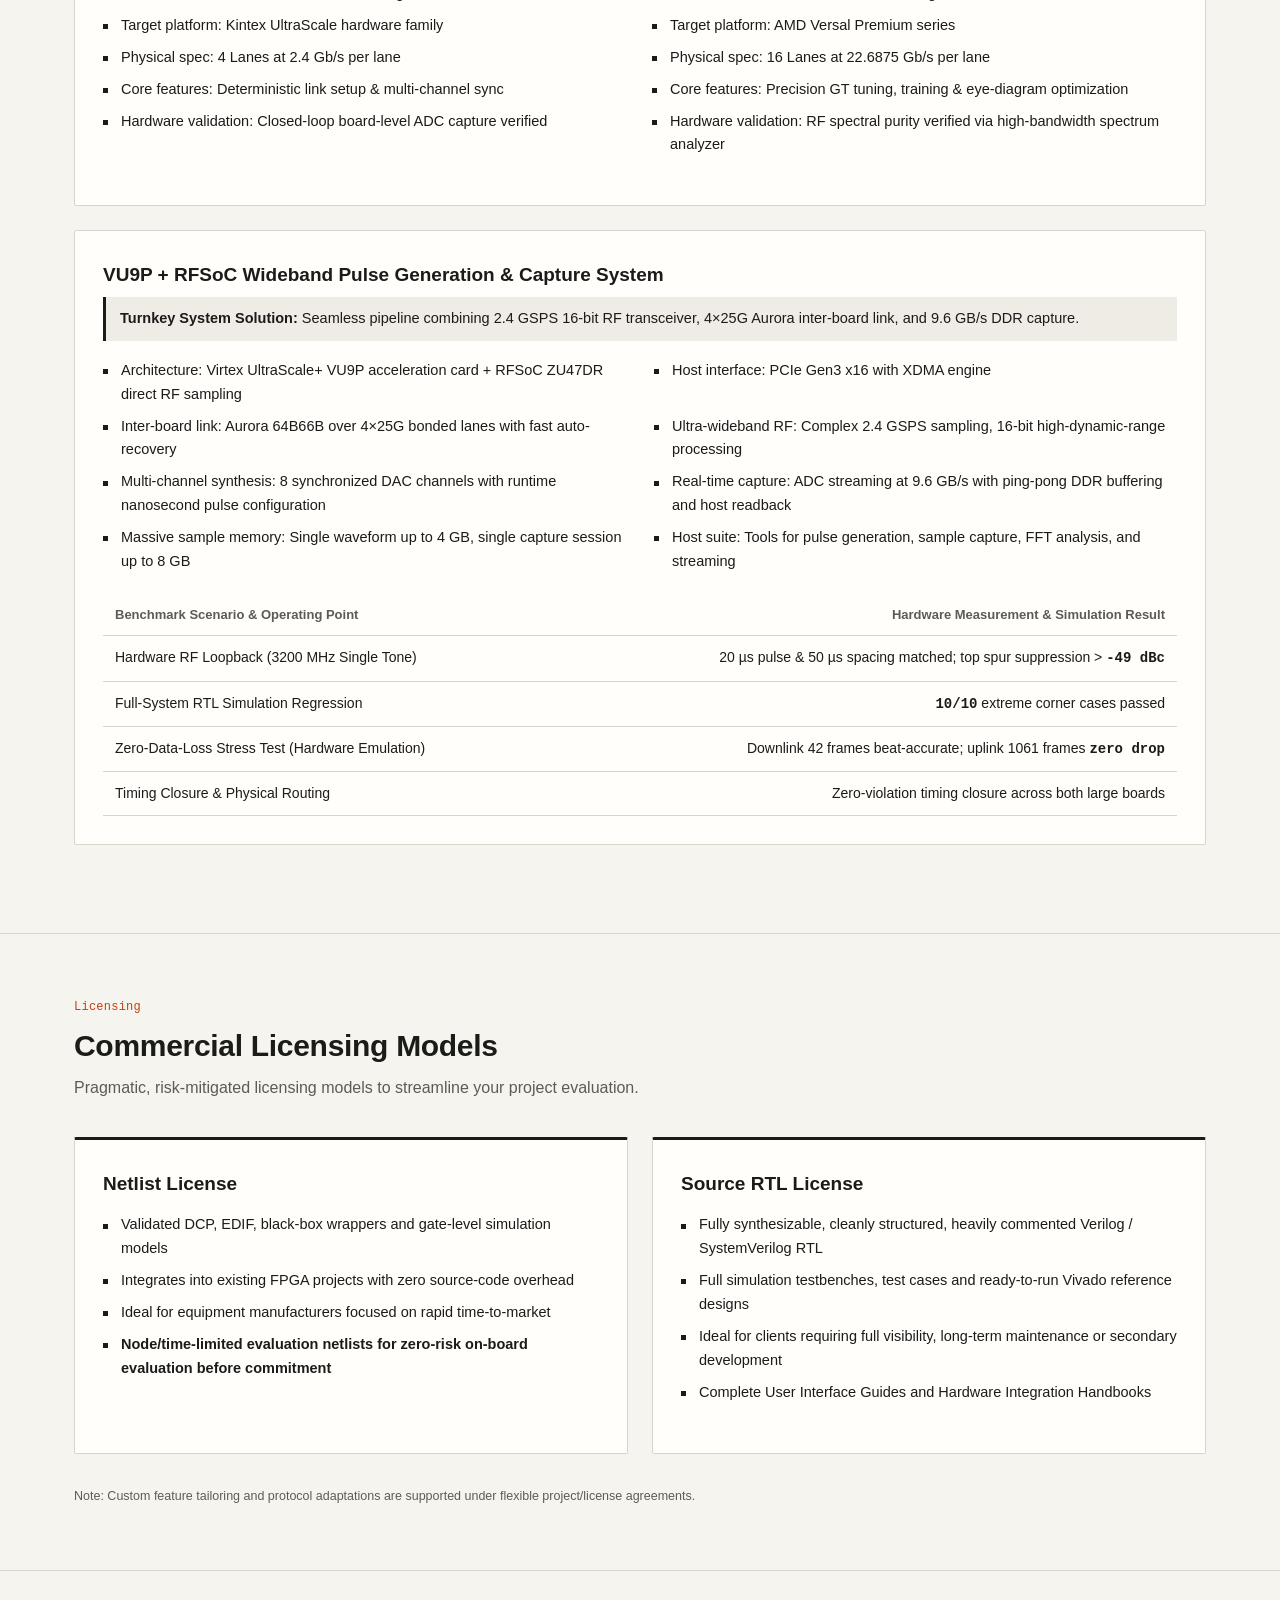
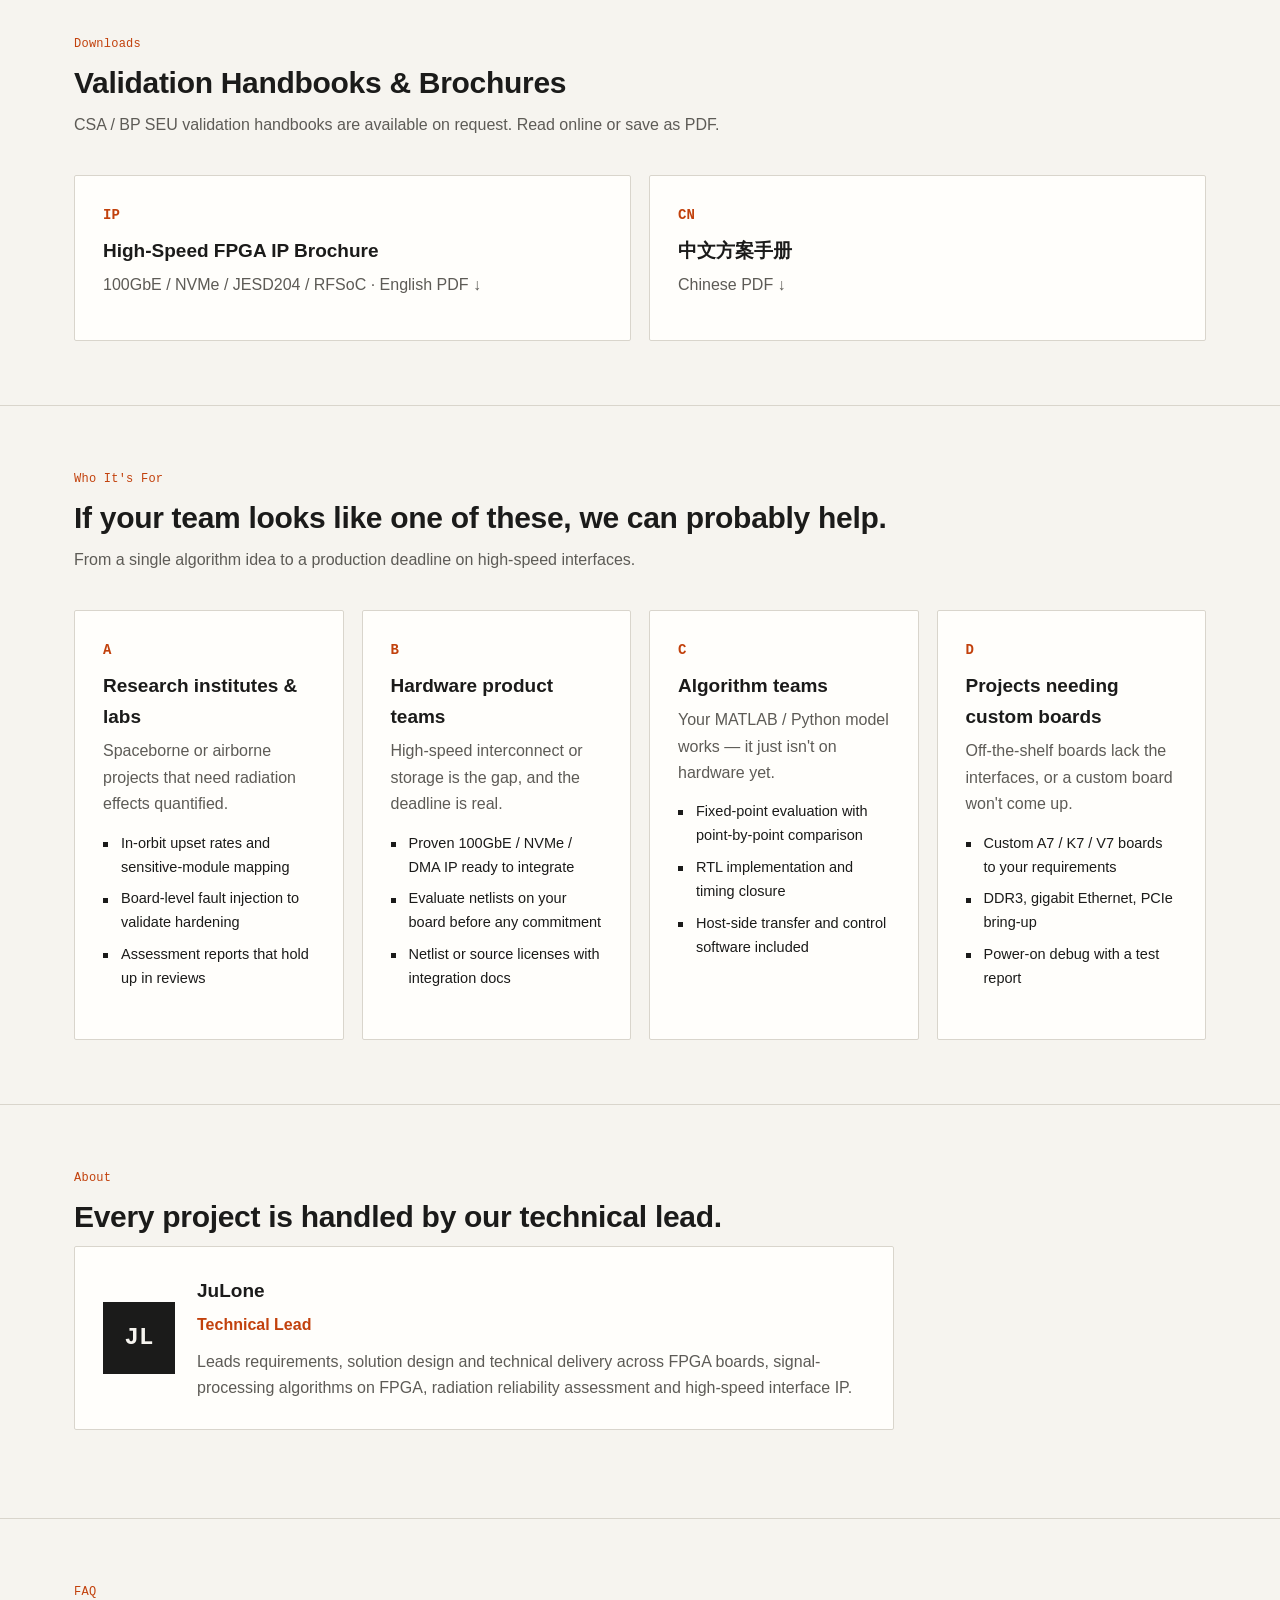
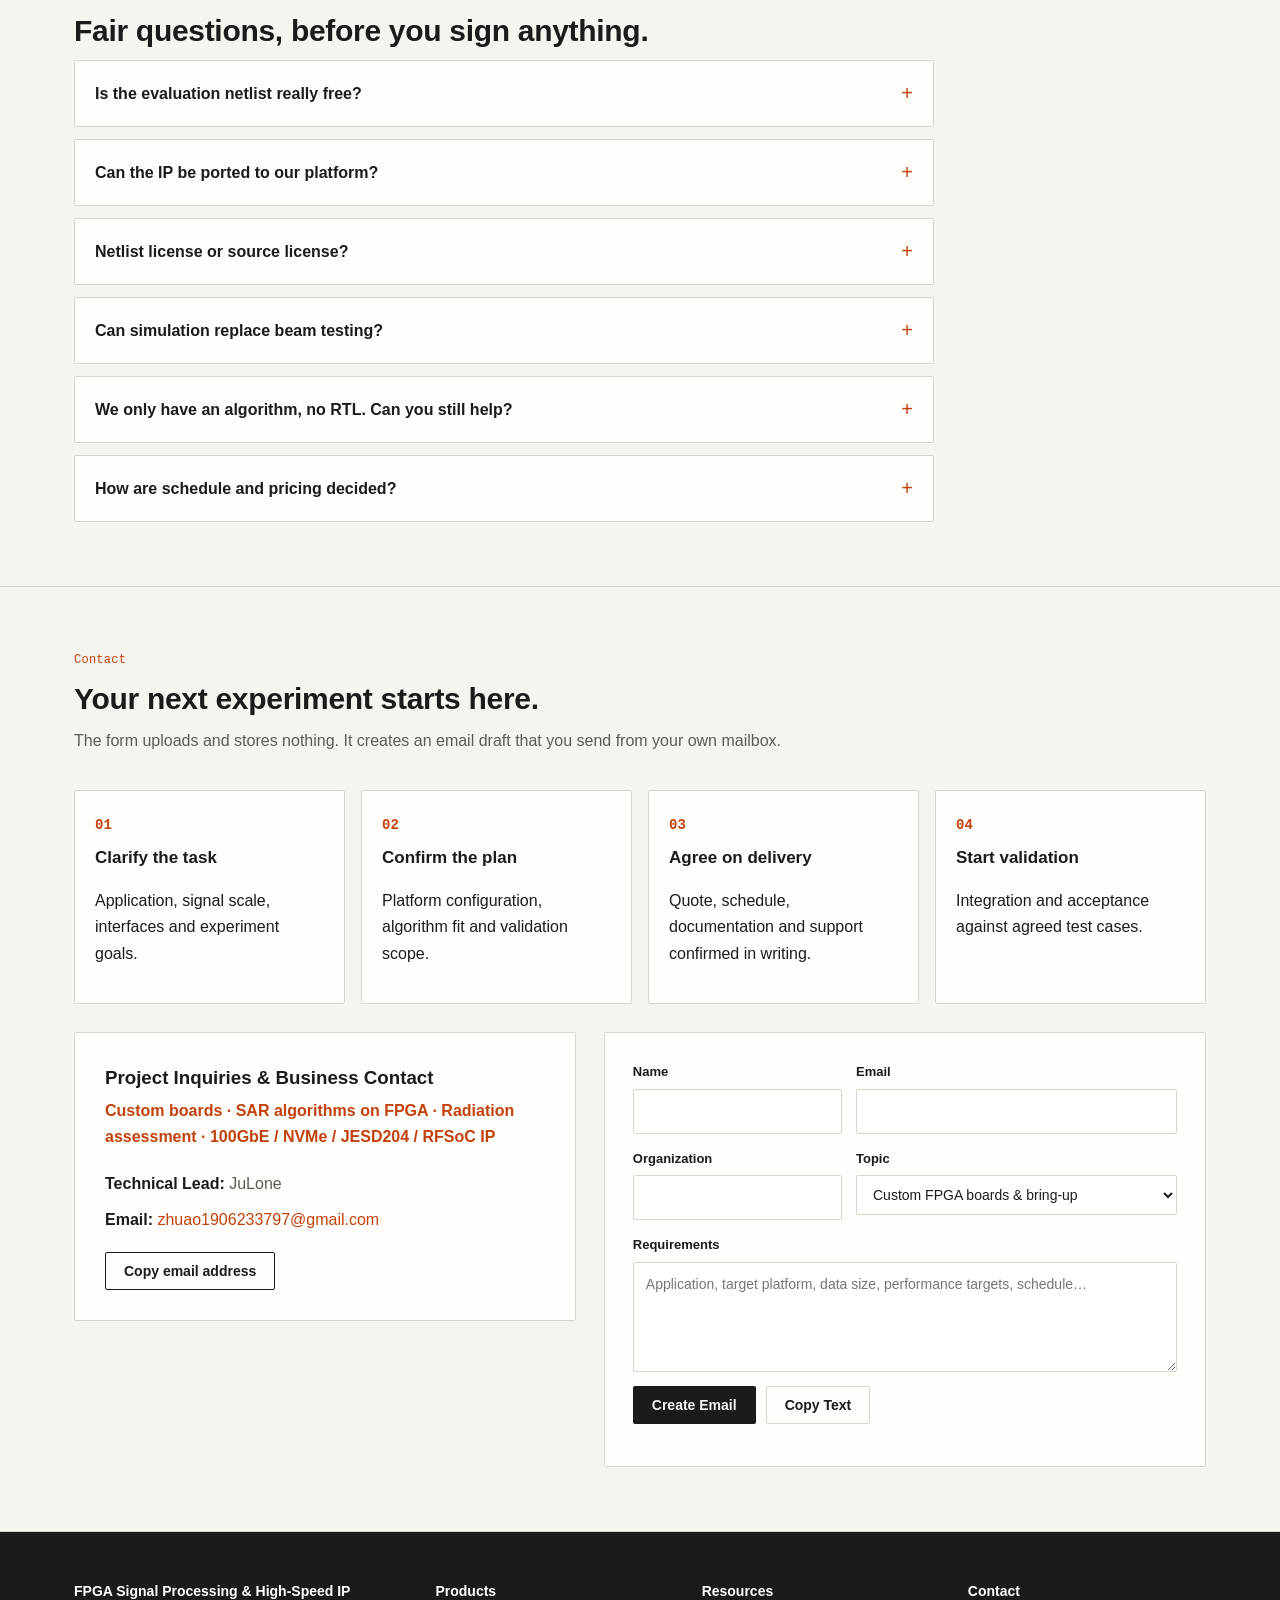
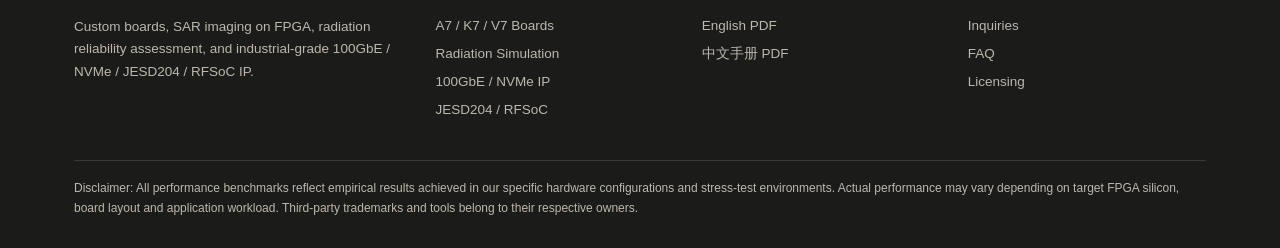
==== commit 0d7c10c1: "Add interactive in-orbit radiation effects Monte Carlo lab radiation-lab.html: client-side Monte Car" ====
--- a/index_en.html
+++ b/index_en.html
@@ -480,6 +480,12 @@
         <p class="note">The current model excludes solar particle events, trapped protons and total dose. Simulation supports design-phase assessment and does not replace beam testing.</p>
       </article>
     </div>
+    <a href="radiation-lab.html" class="card" style="display:block;text-decoration:none;color:inherit;border-color:var(--accent);background:linear-gradient(135deg,rgba(201,111,59,.08),rgba(154,63,31,.05))">
+      <div class="idx" style="margin-bottom:6px">Interactive · Live simulation</div>
+      <h3>The in-orbit radiation effects lab — open it and watch the bits flip</h3>
+      <p class="tag">Real SPENVIS CREME96 LET-spectrum sampling with measured Lee 2014 Weibull cross-sections, rates normalized to platform-validated values. Pick resource, hardening scheme and time warp — live Monte Carlo against the model prediction.</p>
+      <span class="btn btn-p" style="margin-top:10px;display:inline-block">▶ Open the simulation lab</span>
+    </a>
   </div>
 </section>
 
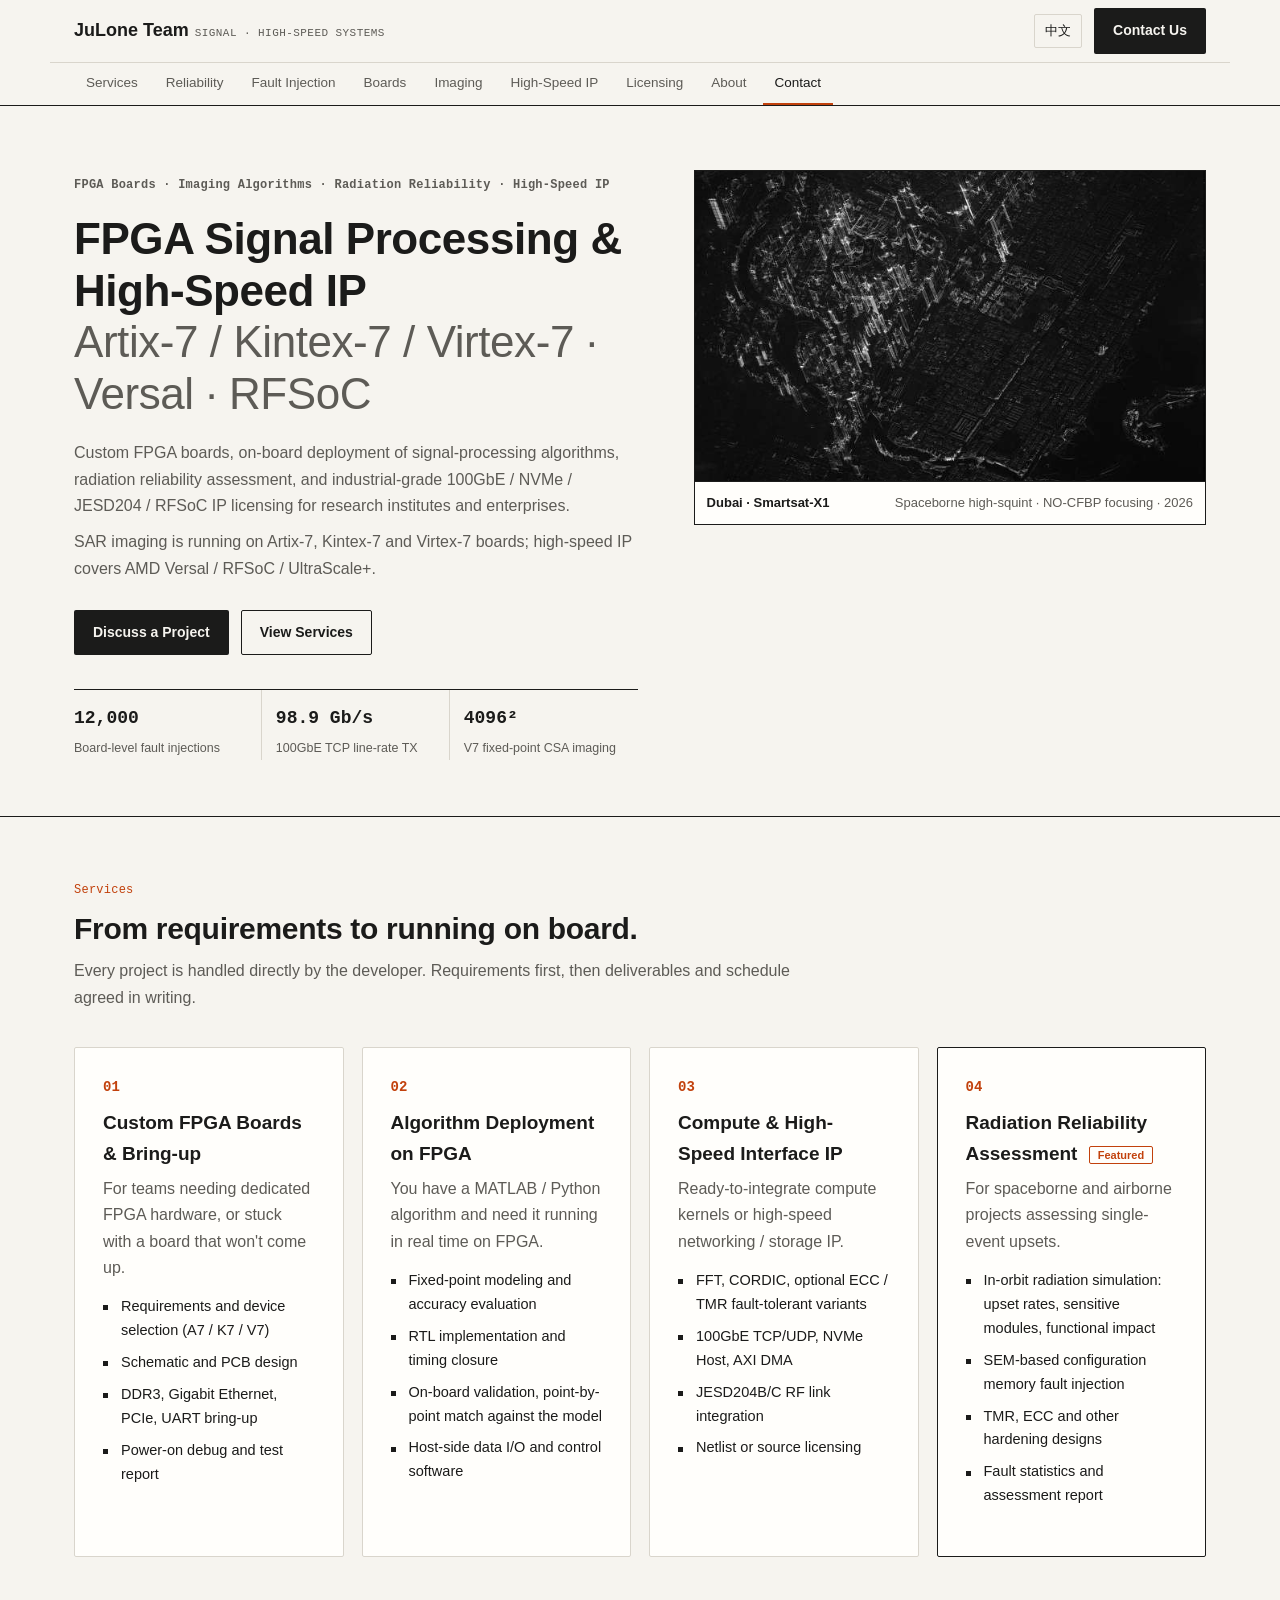
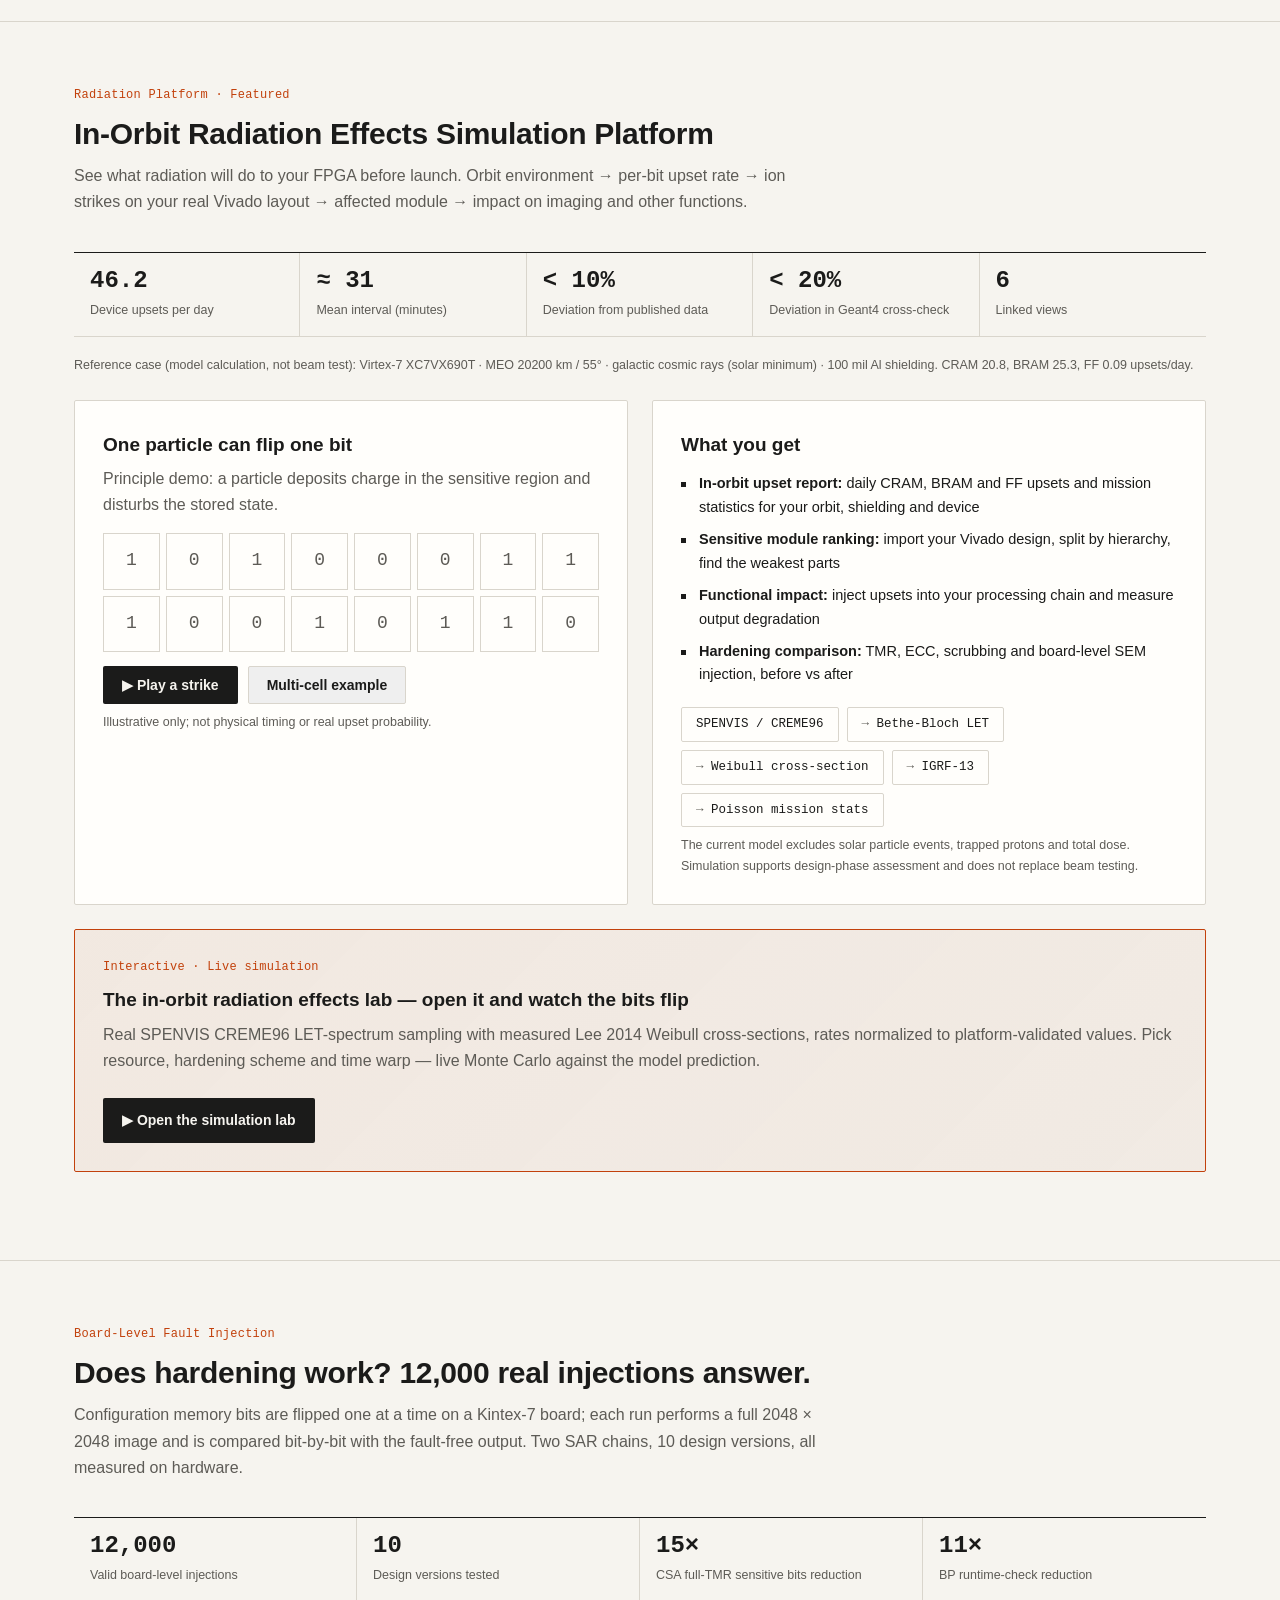
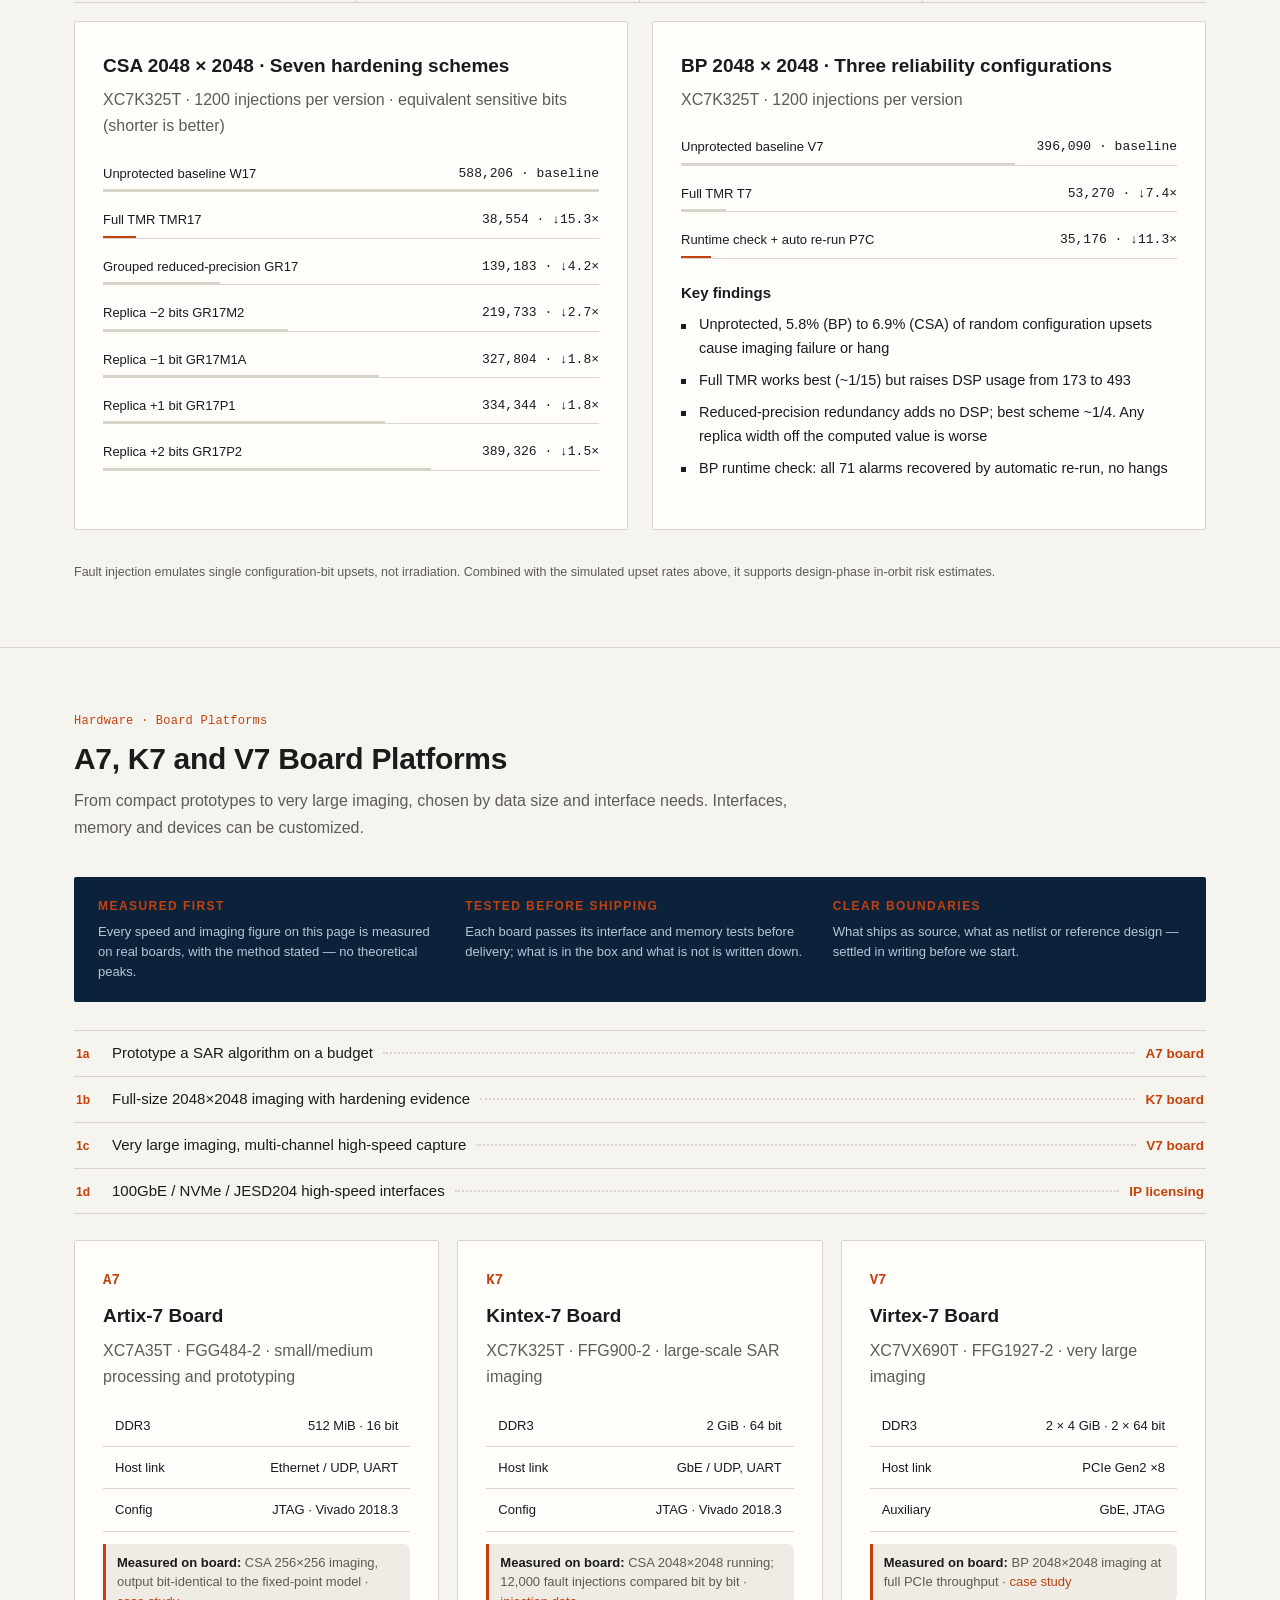
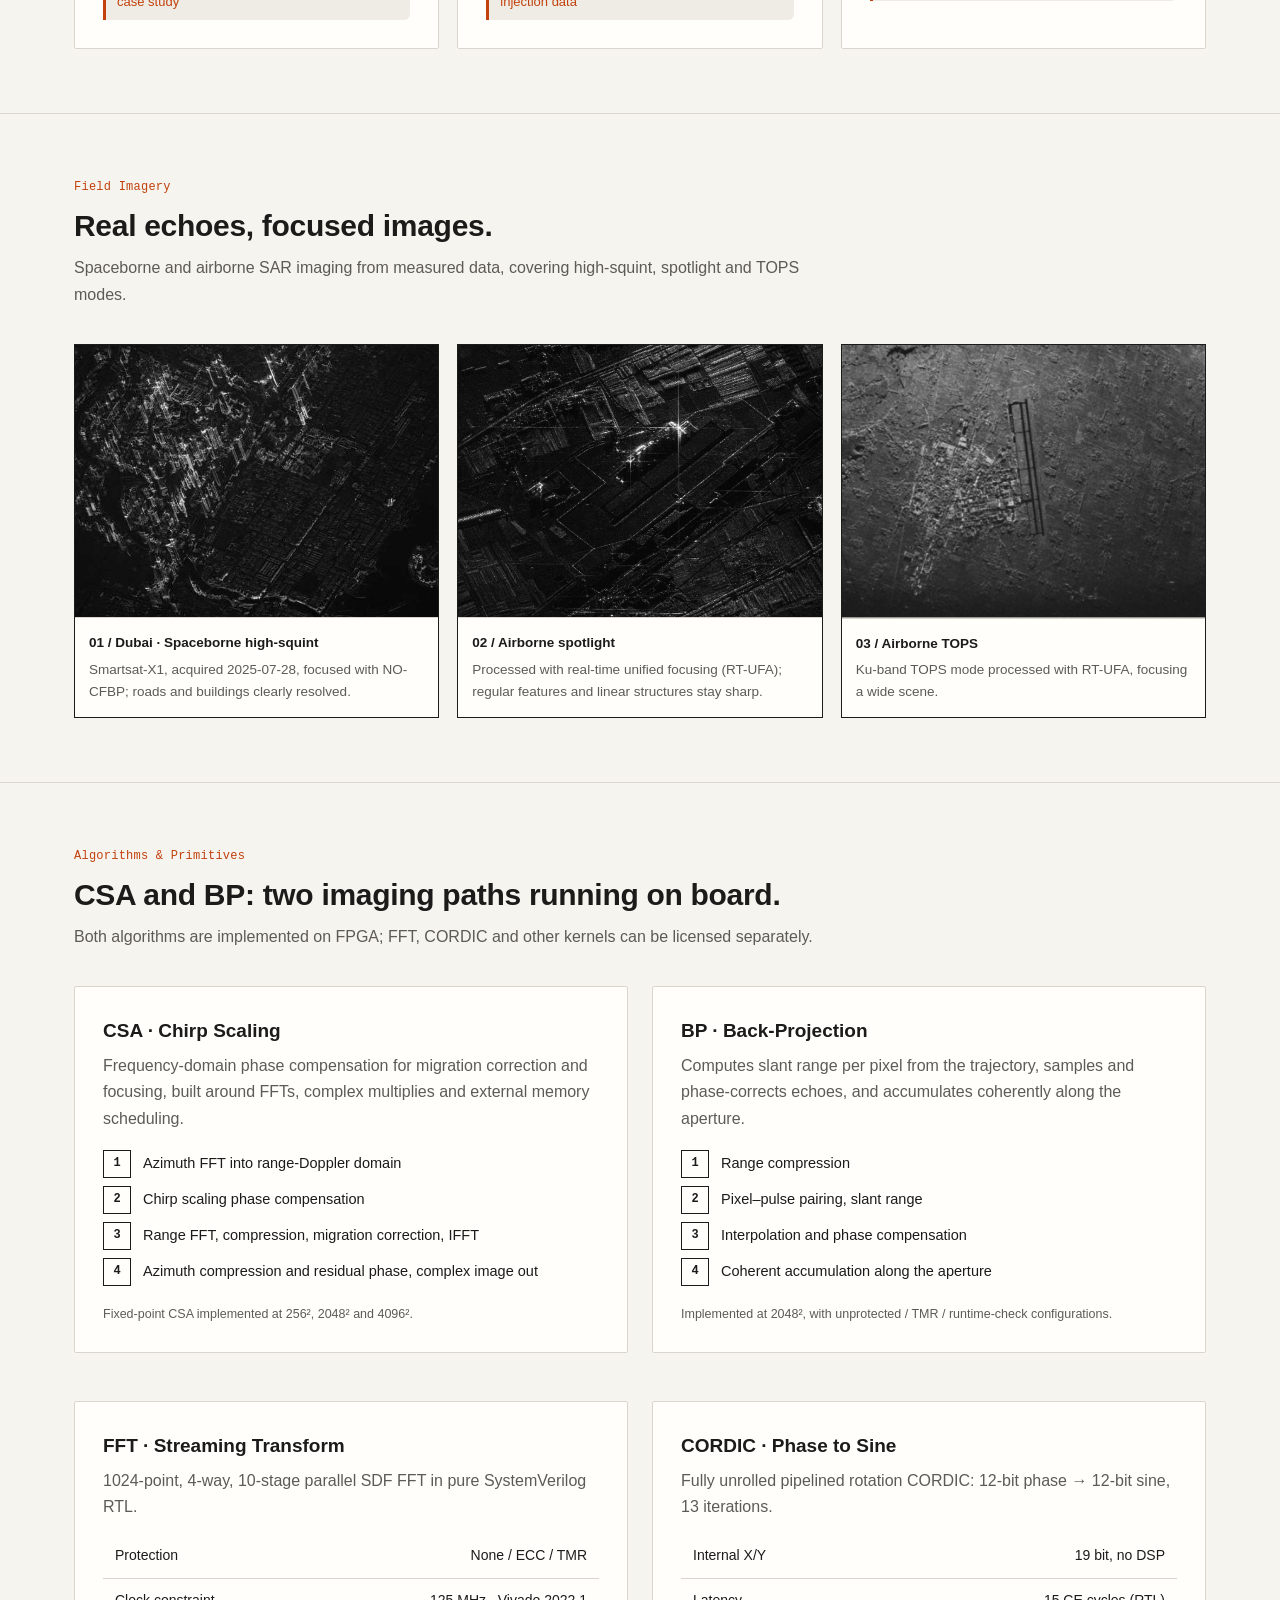
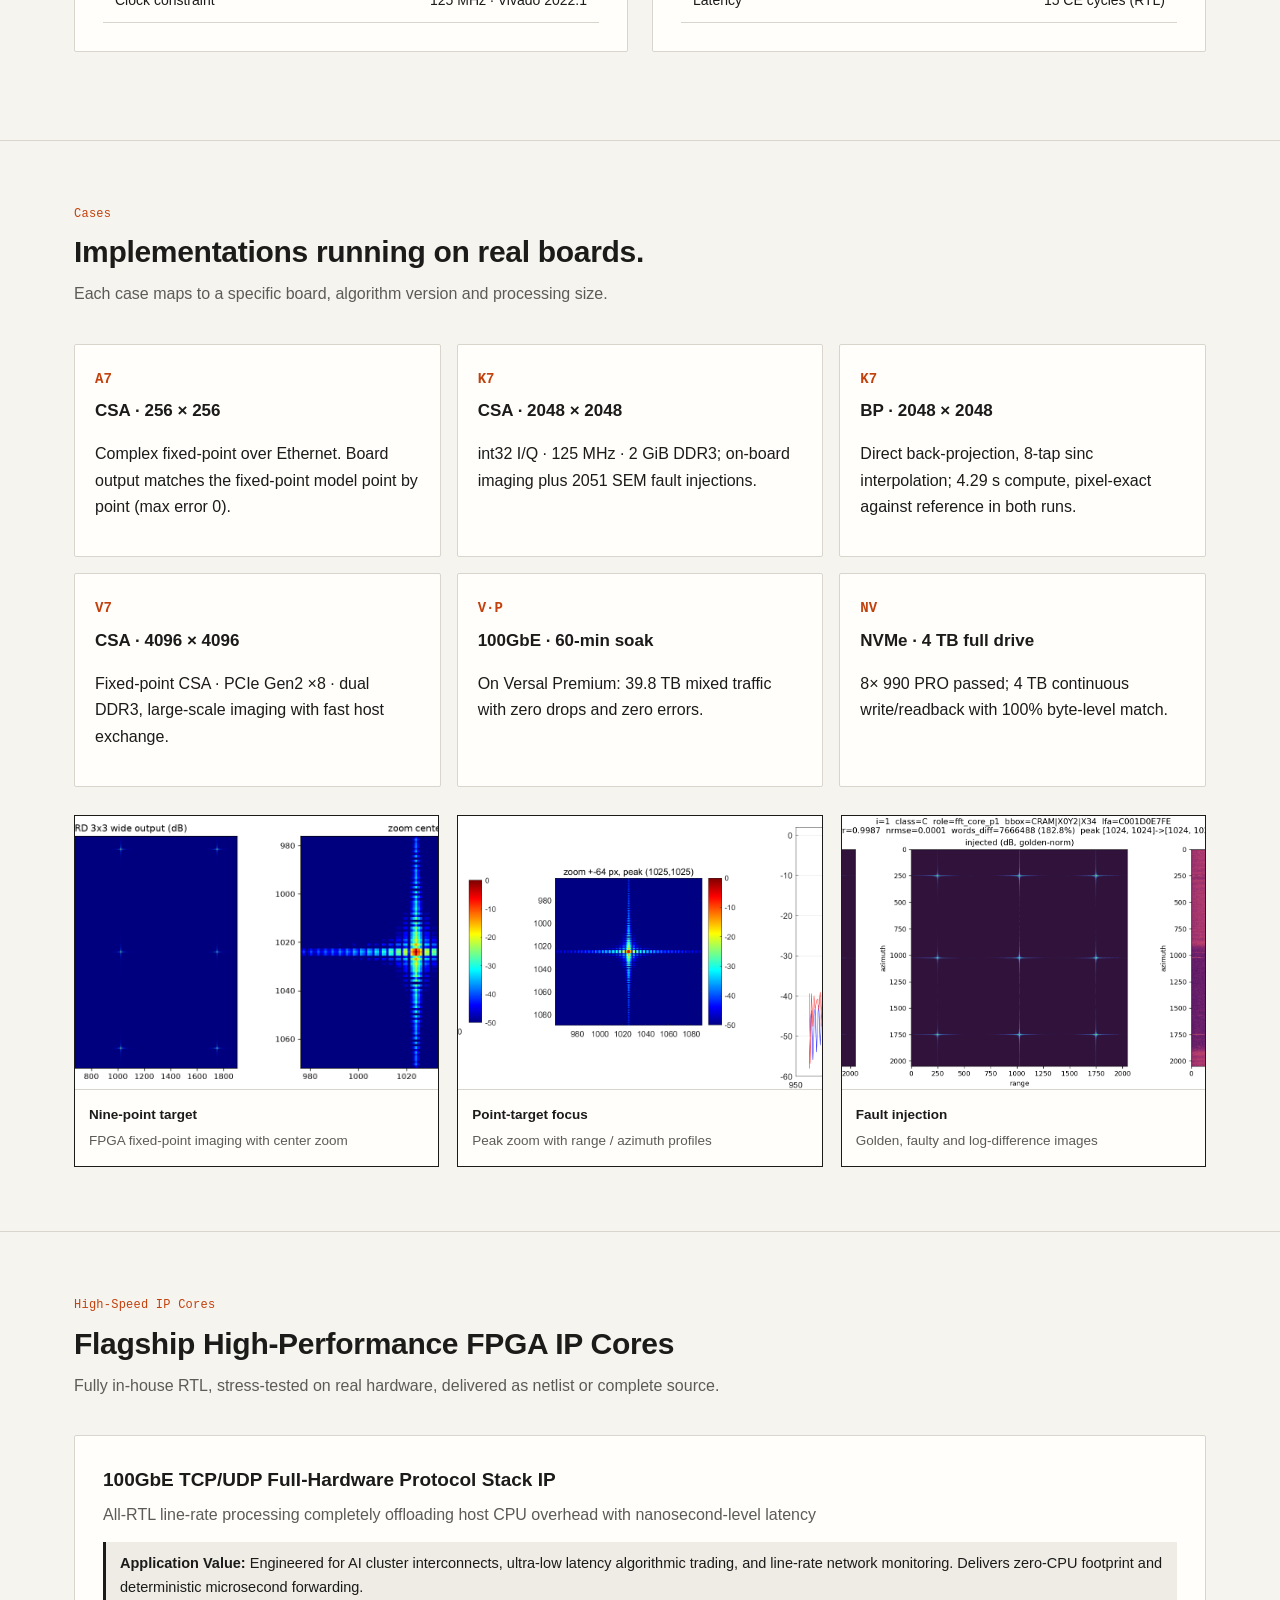
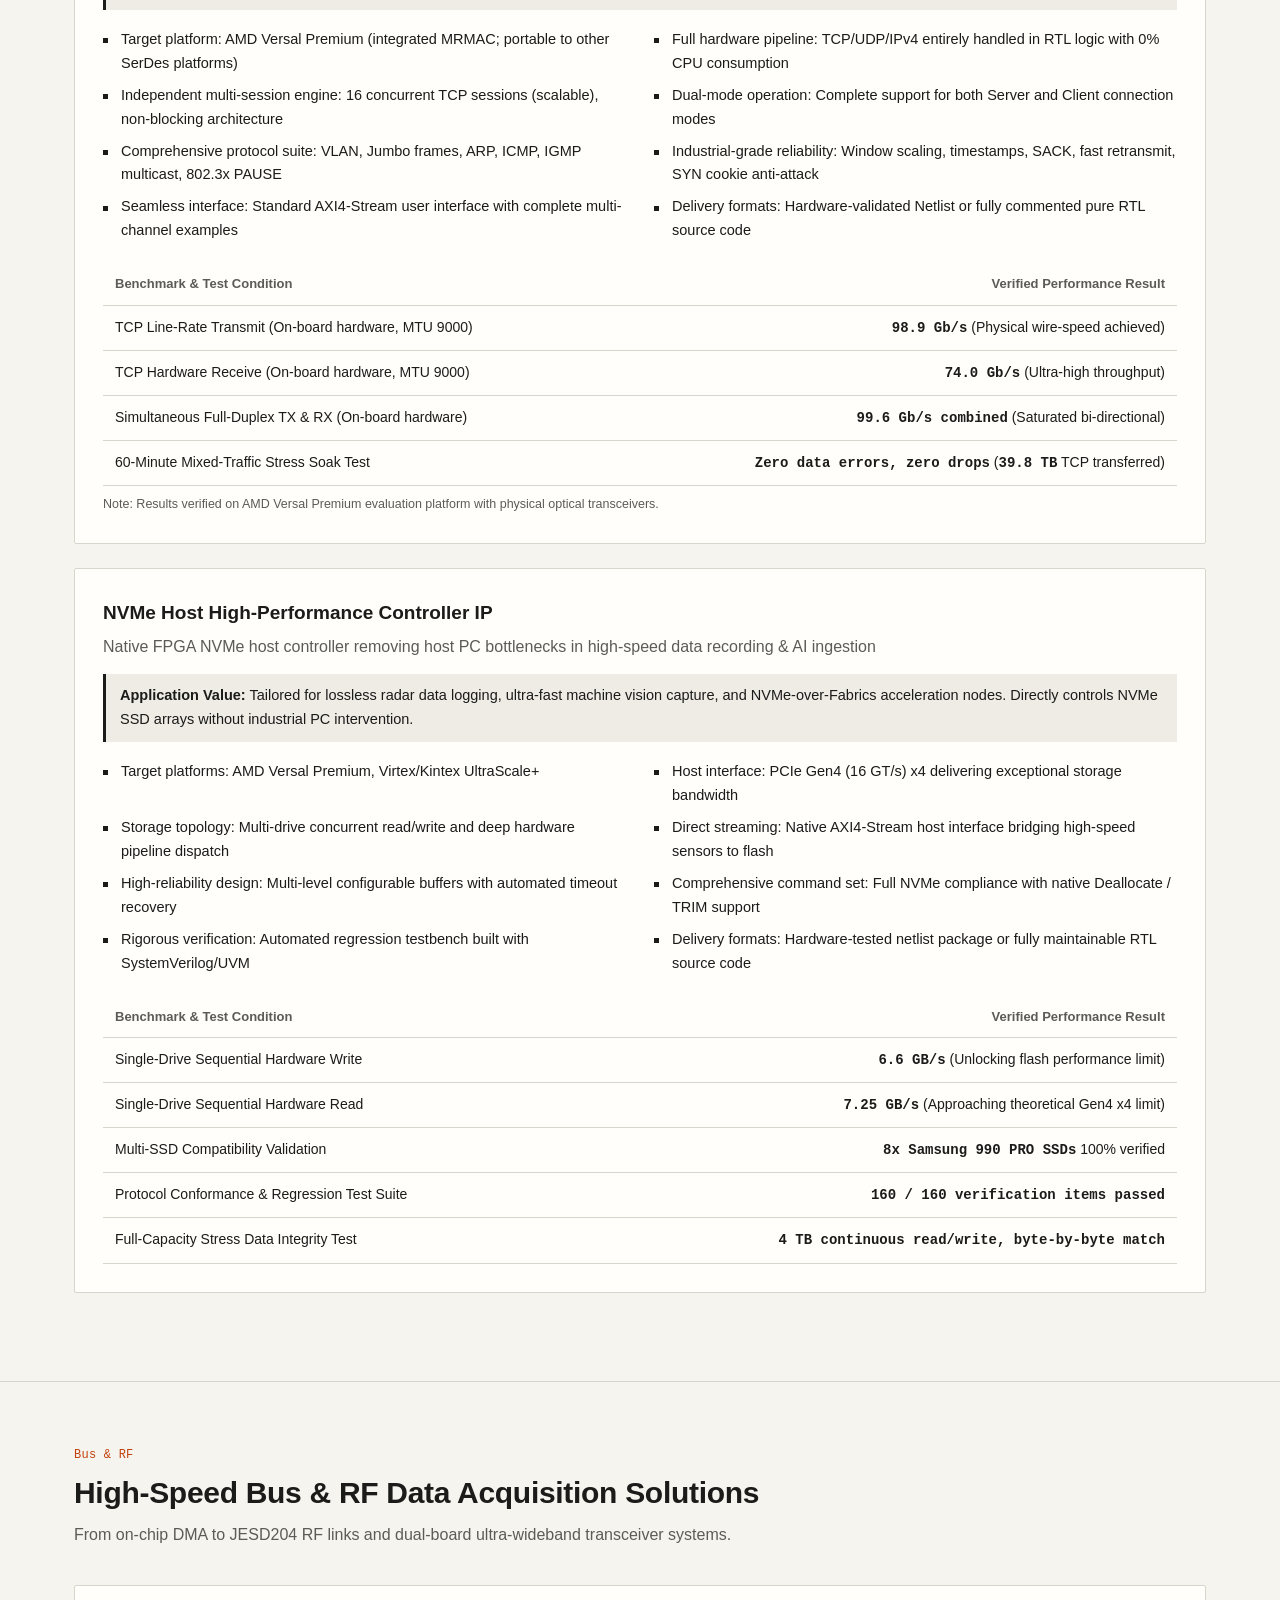
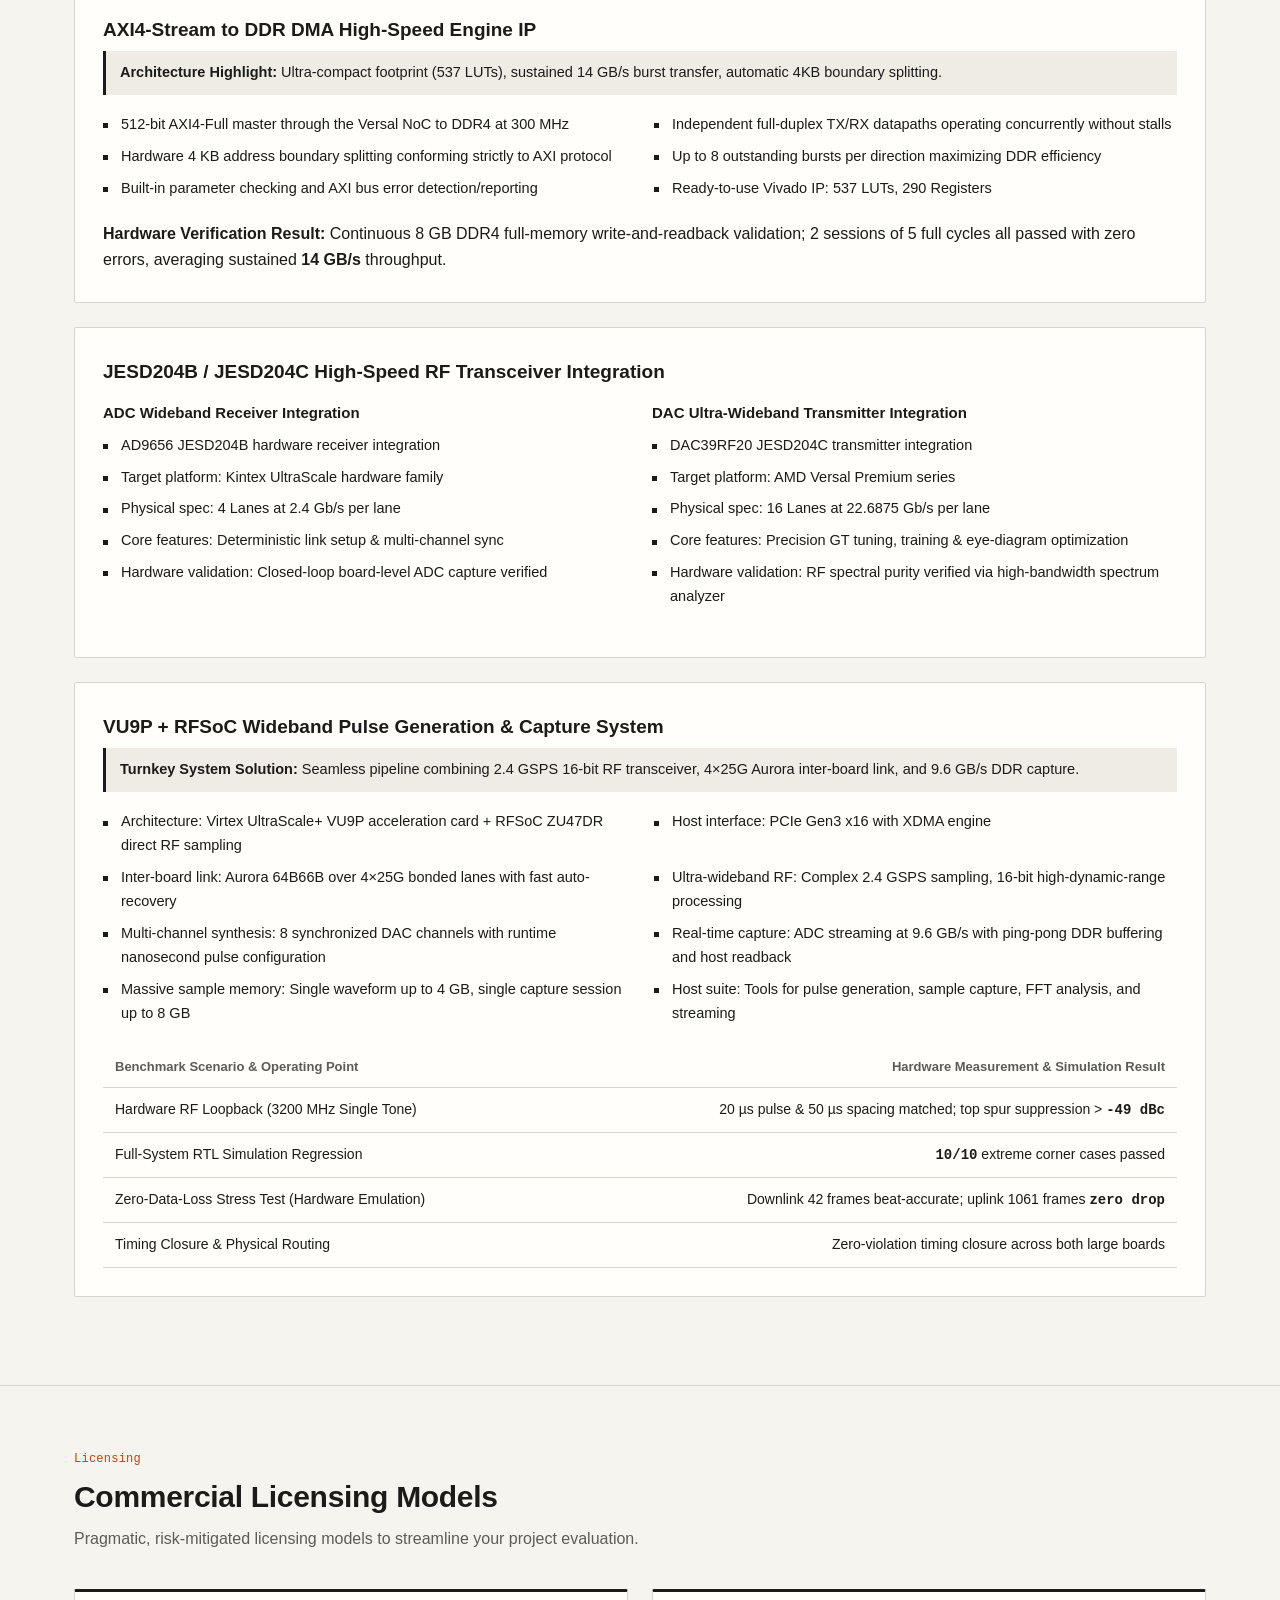
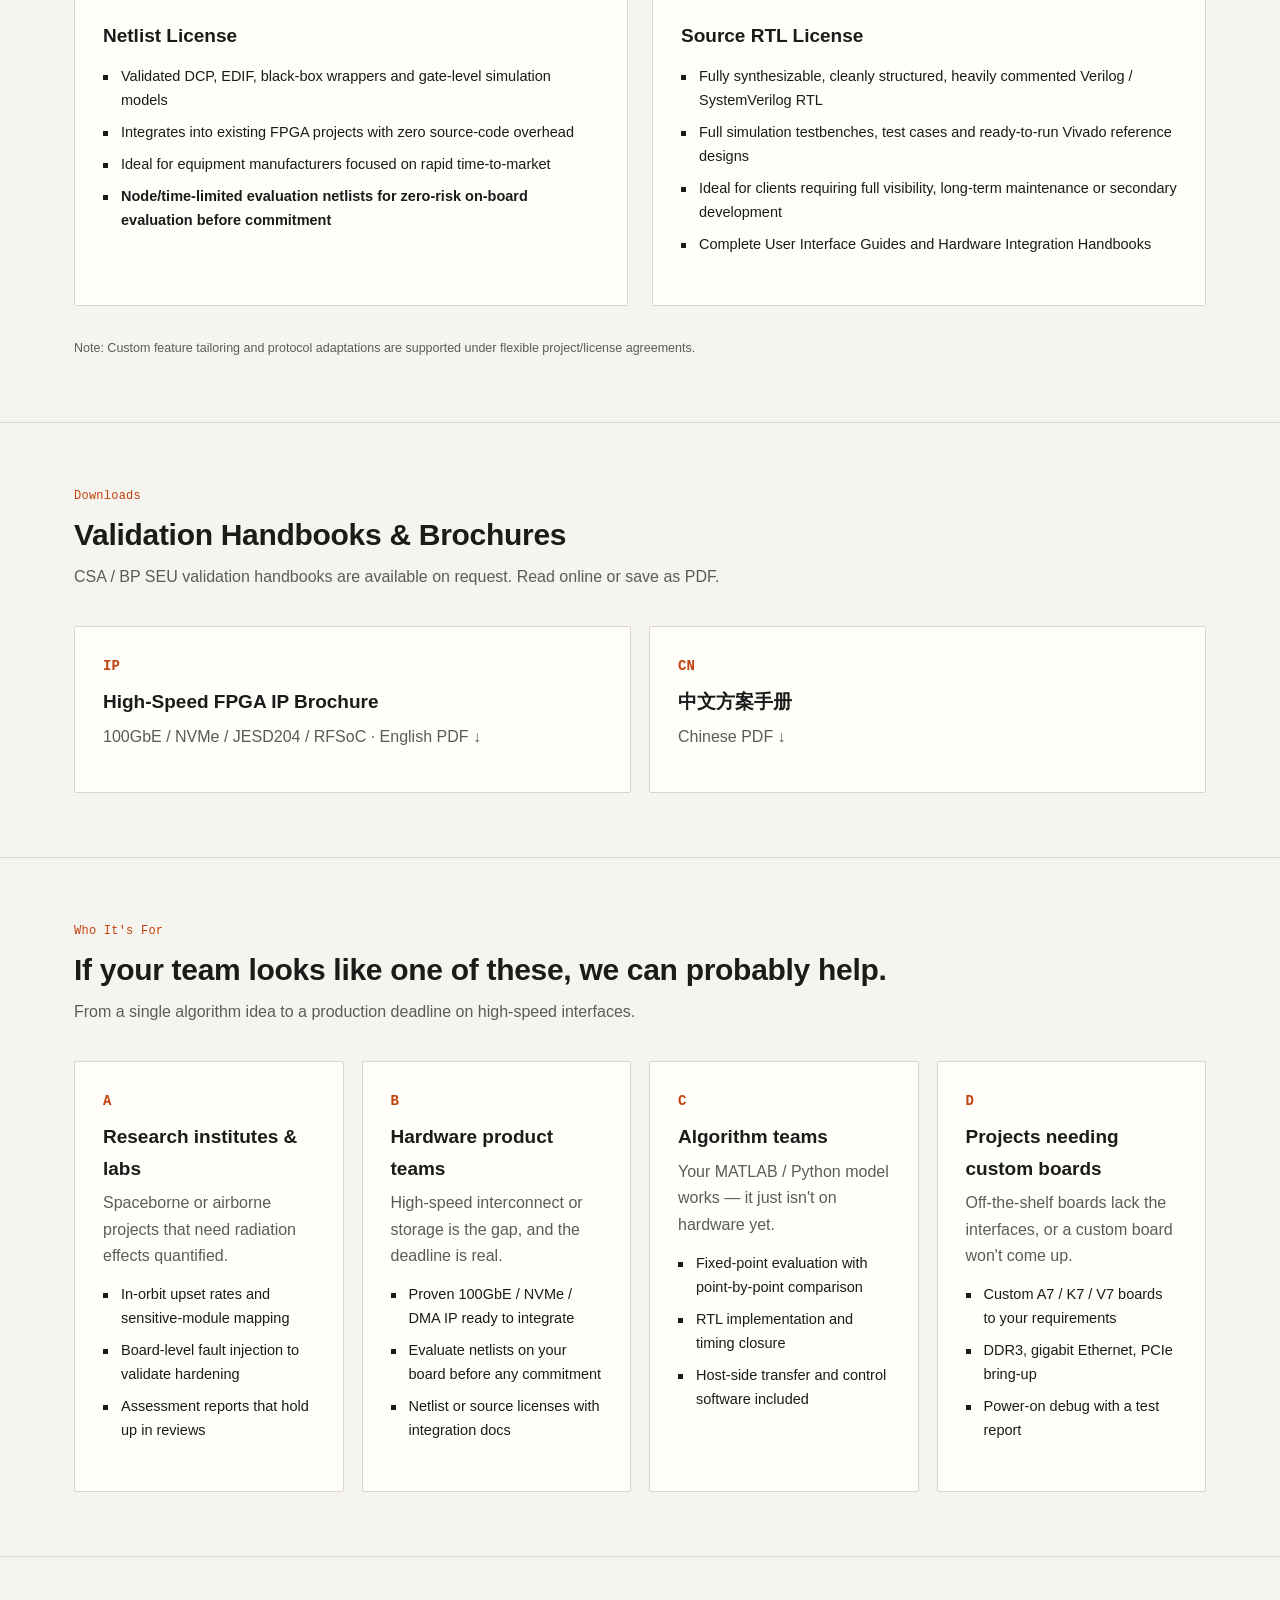
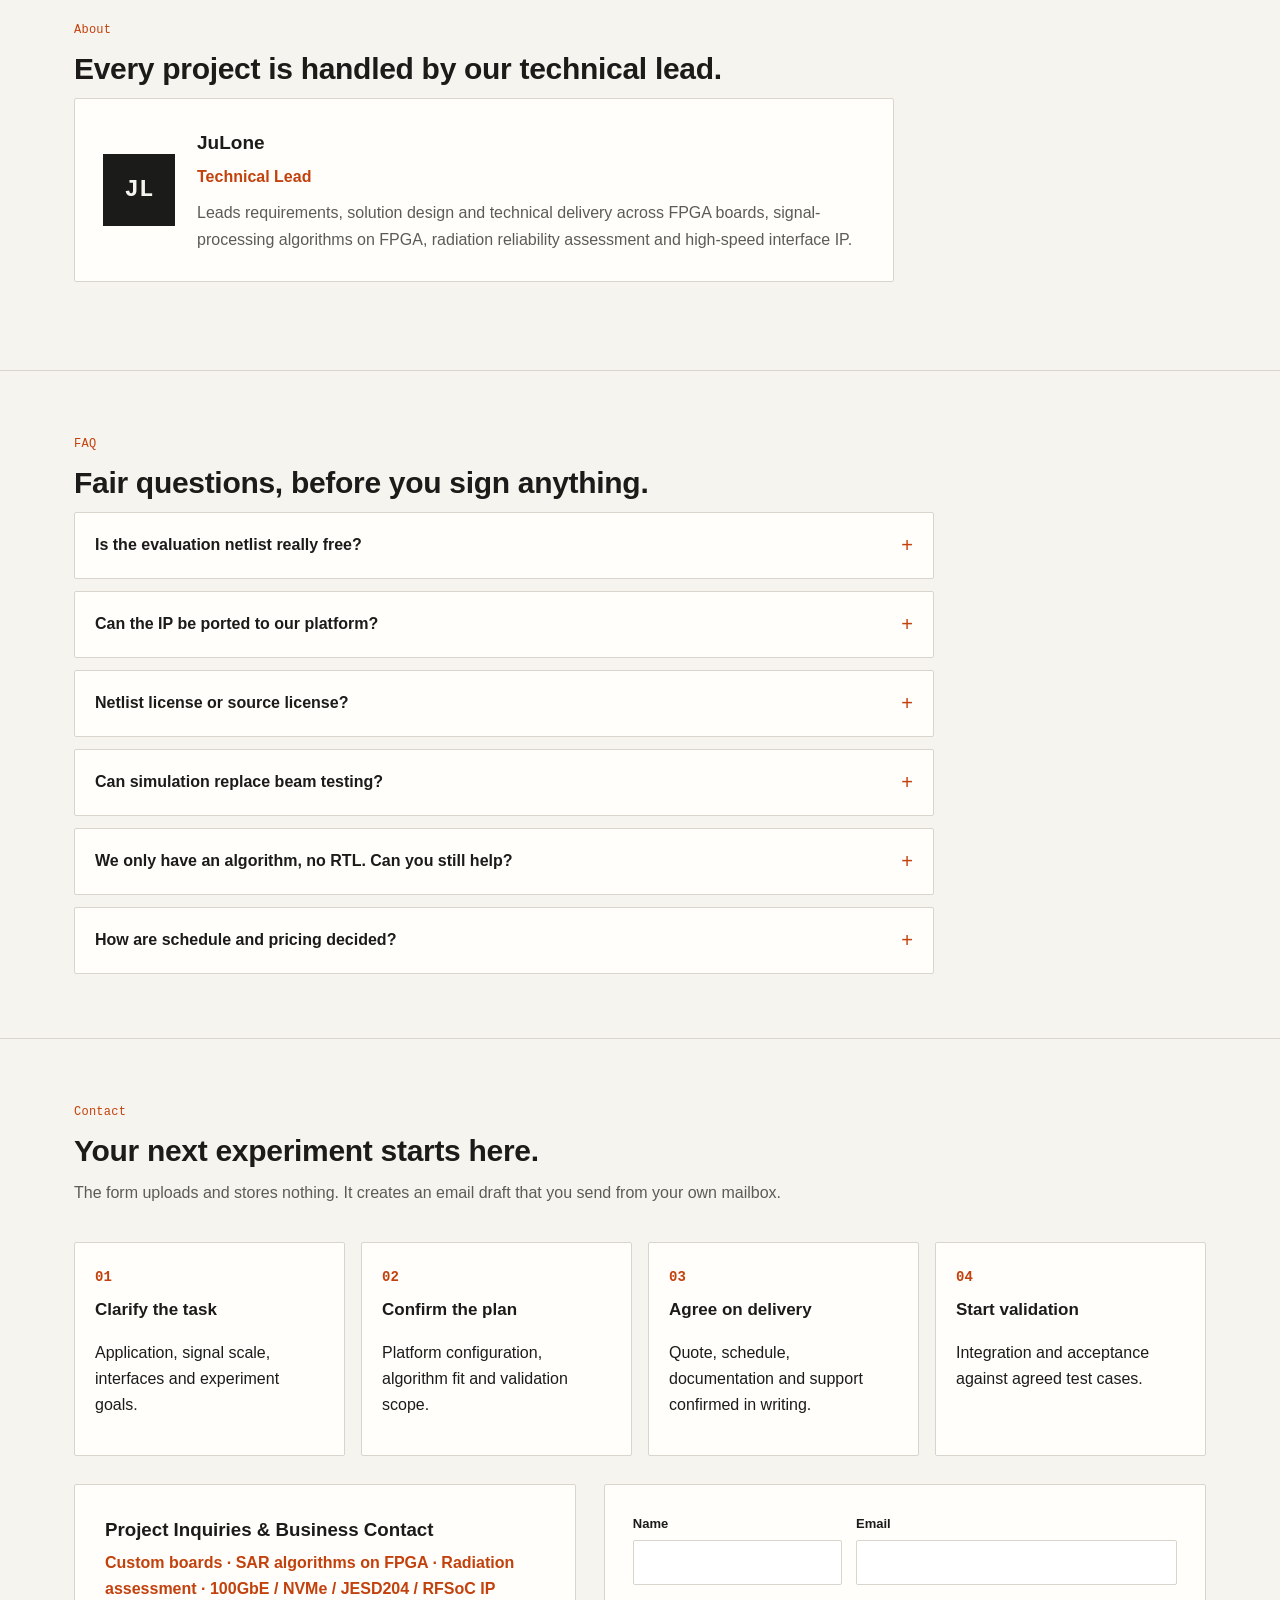
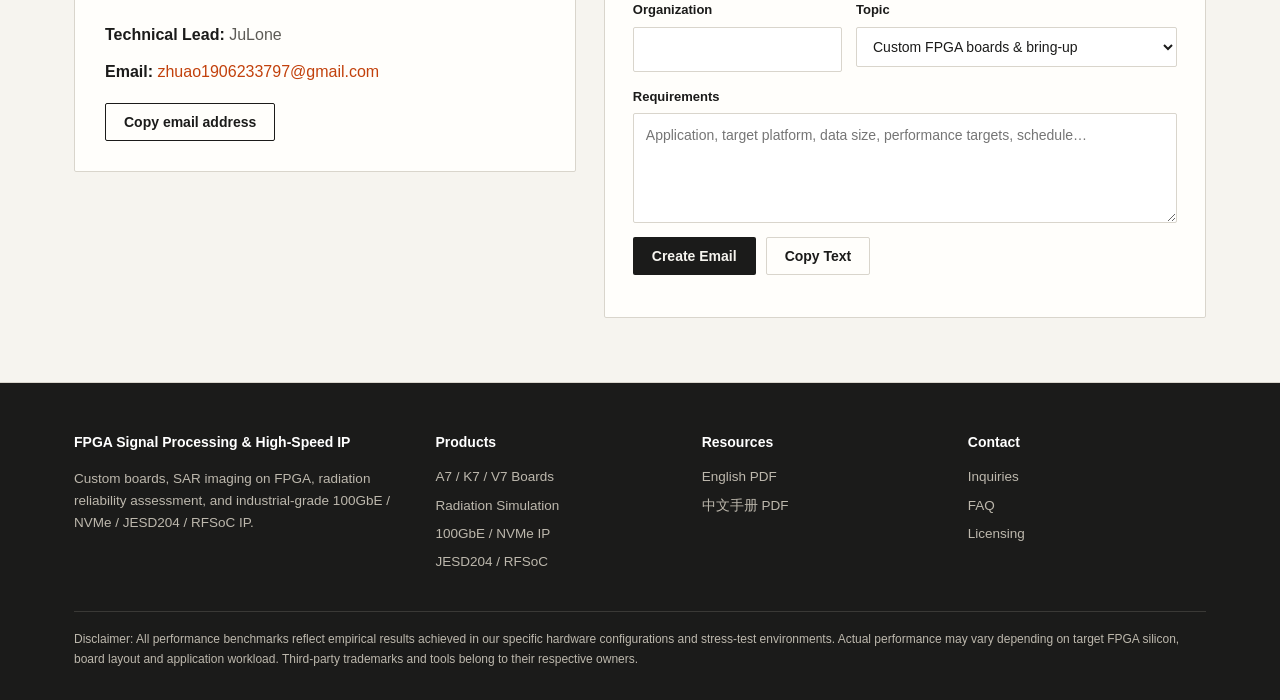
==== commit 8c39dc78: "Restyle boards section after Near Field Supply patterns - Trust band (measured-first / tested-before" ====
--- a/index_en.html
+++ b/index_en.html
@@ -102,6 +102,18 @@
 .qa summary::-webkit-details-marker{display:none}
 .qa summary:after{content:"+";color:var(--primary);font-size:20px;font-weight:400;flex-shrink:0}
 .qa[open] summary:after{content:"\2013"}
+.trust{display:grid;grid-template-columns:repeat(3,1fr);gap:18px;background:var(--dark);color:#fff;border-radius:var(--radius);padding:20px 24px;margin:20px 0 28px}
+.trust h4{font-size:12px;letter-spacing:.12em;text-transform:uppercase;color:var(--accent);margin:0 0 5px}
+.trust p{font-size:13px;color:var(--dark-muted);margin:0;line-height:1.55}
+.finder{margin:0 0 26px;border-top:1px solid var(--border)}
+.finder a{display:flex;align-items:baseline;gap:10px;padding:10px 2px;border-bottom:1px solid var(--border);color:var(--text);text-decoration:none;font-size:15px}
+.finder a:hover{color:var(--primary)}
+.finder .fno{font-size:12px;color:var(--primary);font-weight:700;min-width:26px}
+.finder .fdots{flex:1;border-bottom:2px dotted var(--border);transform:translateY(-4px)}
+.finder .fto{font-weight:700;color:var(--primary);white-space:nowrap;font-size:13.5px}
+.evidence{margin-top:12px;padding:9px 11px;background:var(--pale);border-left:3px solid var(--primary);font-size:13px;color:var(--muted);border-radius:0 6px 6px 0;line-height:1.5}
+.evidence b{color:var(--text)}
+@media(max-width:900px){.trust{grid-template-columns:1fr}}
 .qa p{color:var(--muted);margin:10px 0 0;font-size:14.5px}
 @media(max-width:900px){.hero-g,.two,.contact,.fg{grid-template-columns:1fr}.hero h1{font-size:32px}
 .kpis{grid-template-columns:1fr 1fr}.feat,.steps,form{grid-template-columns:1fr}.chips{grid-template-columns:1fr}}
@@ -540,13 +552,27 @@
     <div class="idx">Hardware · Board Platforms</div>
     <h2>A7, K7 and V7 Board Platforms</h2>
     <p class="lead">From compact prototypes to very large imaging, chosen by data size and interface needs. Interfaces, memory and devices can be customized.</p>
+    <div class="trust">
+      <div><h4>Measured first</h4><p>Every speed and imaging figure on this page is measured on real boards, with the method stated — no theoretical peaks.</p></div>
+      <div><h4>Tested before shipping</h4><p>Each board passes its interface and memory tests before delivery; what is in the box and what is not is written down.</p></div>
+      <div><h4>Clear boundaries</h4><p>What ships as source, what as netlist or reference design — settled in writing before we start.</p></div>
+    </div>
+    <div class="finder">
+      <a href="#cases"><span class="fno">1a</span>Prototype a SAR algorithm on a budget<span class="fdots"></span><span class="fto">A7 board</span></a>
+      <a href="#injection"><span class="fno">1b</span>Full-size 2048×2048 imaging with hardening evidence<span class="fdots"></span><span class="fto">K7 board</span></a>
+      <a href="#cases"><span class="fno">1c</span>Very large imaging, multi-channel high-speed capture<span class="fdots"></span><span class="fto">V7 board</span></a>
+      <a href="#ip"><span class="fno">1d</span>100GbE / NVMe / JESD204 high-speed interfaces<span class="fdots"></span><span class="fto">IP licensing</span></a>
+    </div>
     <div class="svc three">
       <article class="card"><i class="no">A7</i><h3>Artix-7 Board</h3><p class="tag">XC7A35T · FGG484-2 · small/medium processing and prototyping</p>
-        <table><tr><td>DDR3</td><td class="r">512 MiB · 16 bit</td></tr><tr><td>Host link</td><td class="r">Ethernet / UDP, UART</td></tr><tr><td>Config</td><td class="r">JTAG · Vivado 2018.3</td></tr></table></article>
+        <table><tr><td>DDR3</td><td class="r">512 MiB · 16 bit</td></tr><tr><td>Host link</td><td class="r">Ethernet / UDP, UART</td></tr><tr><td>Config</td><td class="r">JTAG · Vivado 2018.3</td></tr></table>
+        <div class="evidence"><b>Measured on board:</b> CSA 256×256 imaging, output bit-identical to the fixed-point model · <a href="#cases">case study</a></div></article>
       <article class="card"><i class="no">K7</i><h3>Kintex-7 Board</h3><p class="tag">XC7K325T · FFG900-2 · large-scale SAR imaging</p>
-        <table><tr><td>DDR3</td><td class="r">2 GiB · 64 bit</td></tr><tr><td>Host link</td><td class="r">GbE / UDP, UART</td></tr><tr><td>Config</td><td class="r">JTAG · Vivado 2018.3</td></tr></table></article>
+        <table><tr><td>DDR3</td><td class="r">2 GiB · 64 bit</td></tr><tr><td>Host link</td><td class="r">GbE / UDP, UART</td></tr><tr><td>Config</td><td class="r">JTAG · Vivado 2018.3</td></tr></table>
+        <div class="evidence"><b>Measured on board:</b> CSA 2048×2048 running; 12,000 fault injections compared bit by bit · <a href="#injection">injection data</a></div></article>
       <article class="card"><i class="no">V7</i><h3>Virtex-7 Board</h3><p class="tag">XC7VX690T · FFG1927-2 · very large imaging</p>
-        <table><tr><td>DDR3</td><td class="r">2 × 4 GiB · 2 × 64 bit</td></tr><tr><td>Host link</td><td class="r">PCIe Gen2 ×8</td></tr><tr><td>Auxiliary</td><td class="r">GbE, JTAG</td></tr></table></article>
+        <table><tr><td>DDR3</td><td class="r">2 × 4 GiB · 2 × 64 bit</td></tr><tr><td>Host link</td><td class="r">PCIe Gen2 ×8</td></tr><tr><td>Auxiliary</td><td class="r">GbE, JTAG</td></tr></table>
+        <div class="evidence"><b>Measured on board:</b> BP 2048×2048 imaging at full PCIe throughput · <a href="#cases">case study</a></div></article>
     </div>
   </div>
 </section>
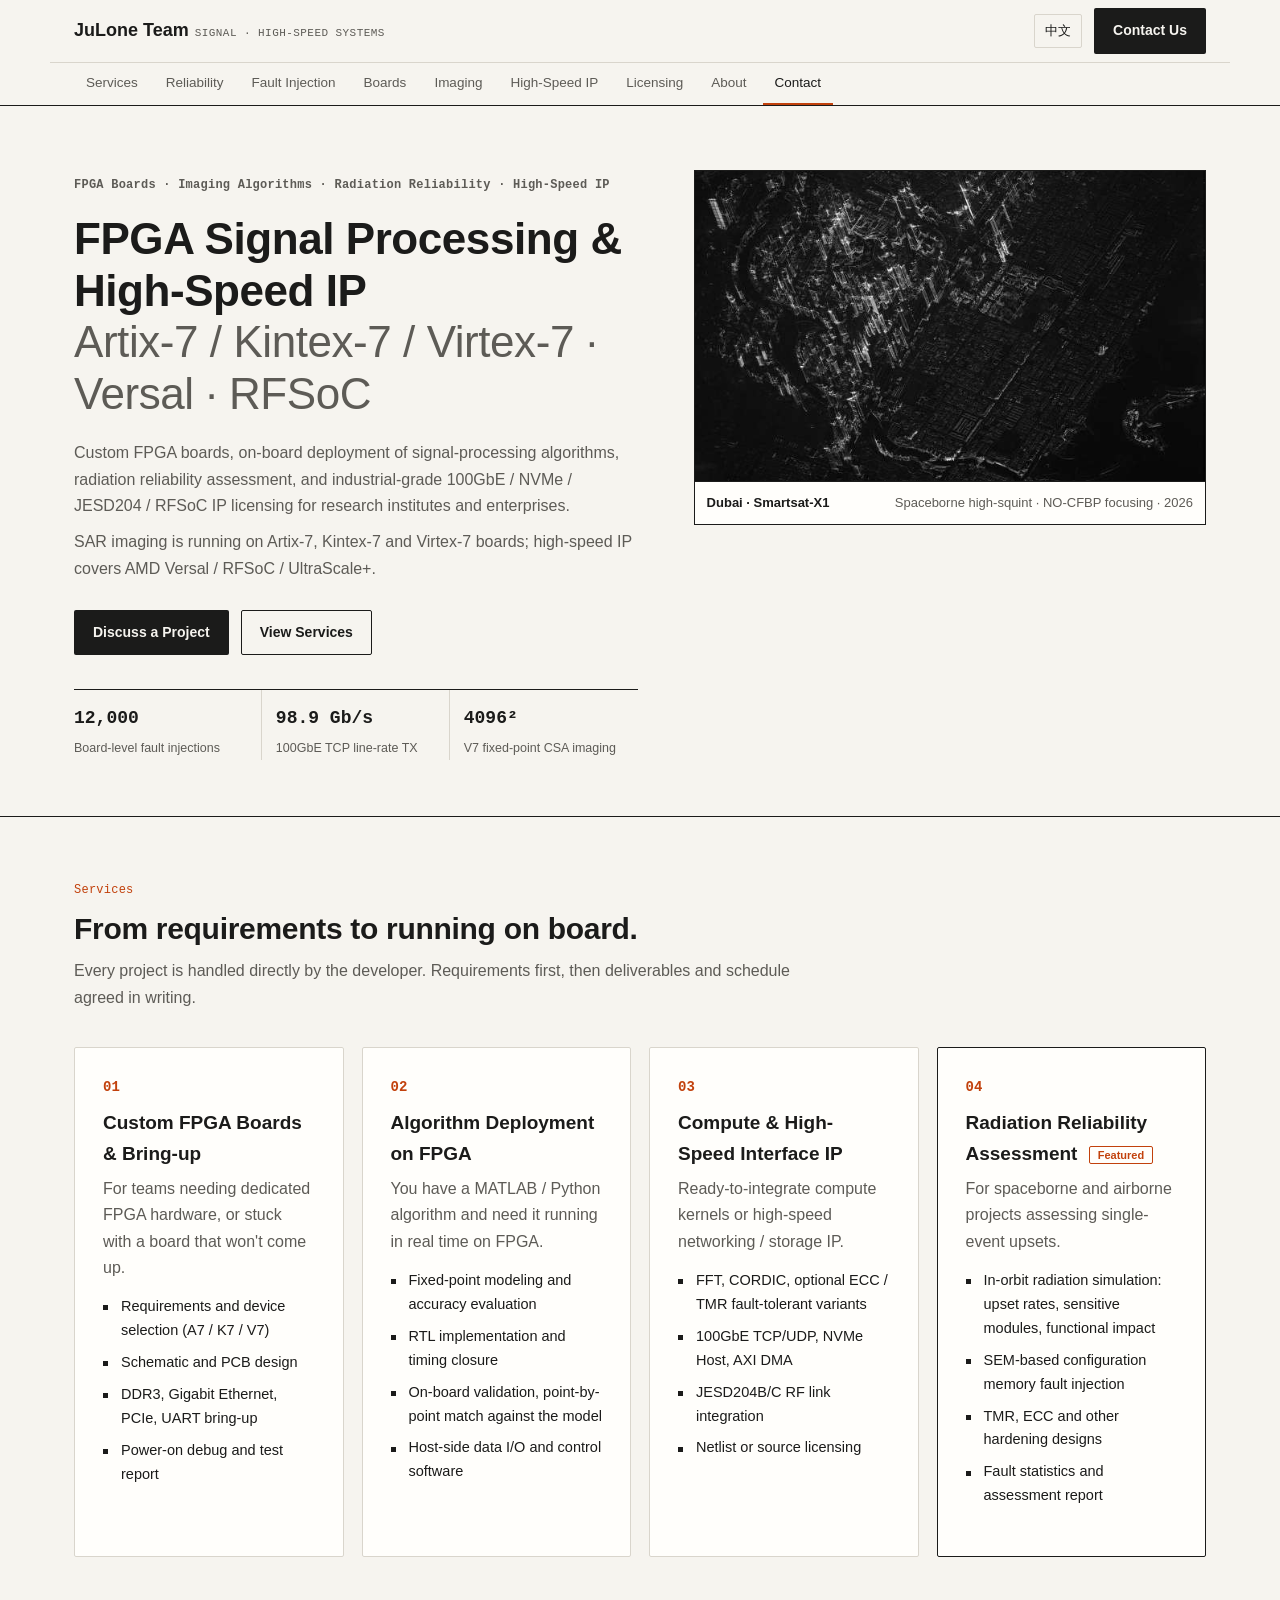
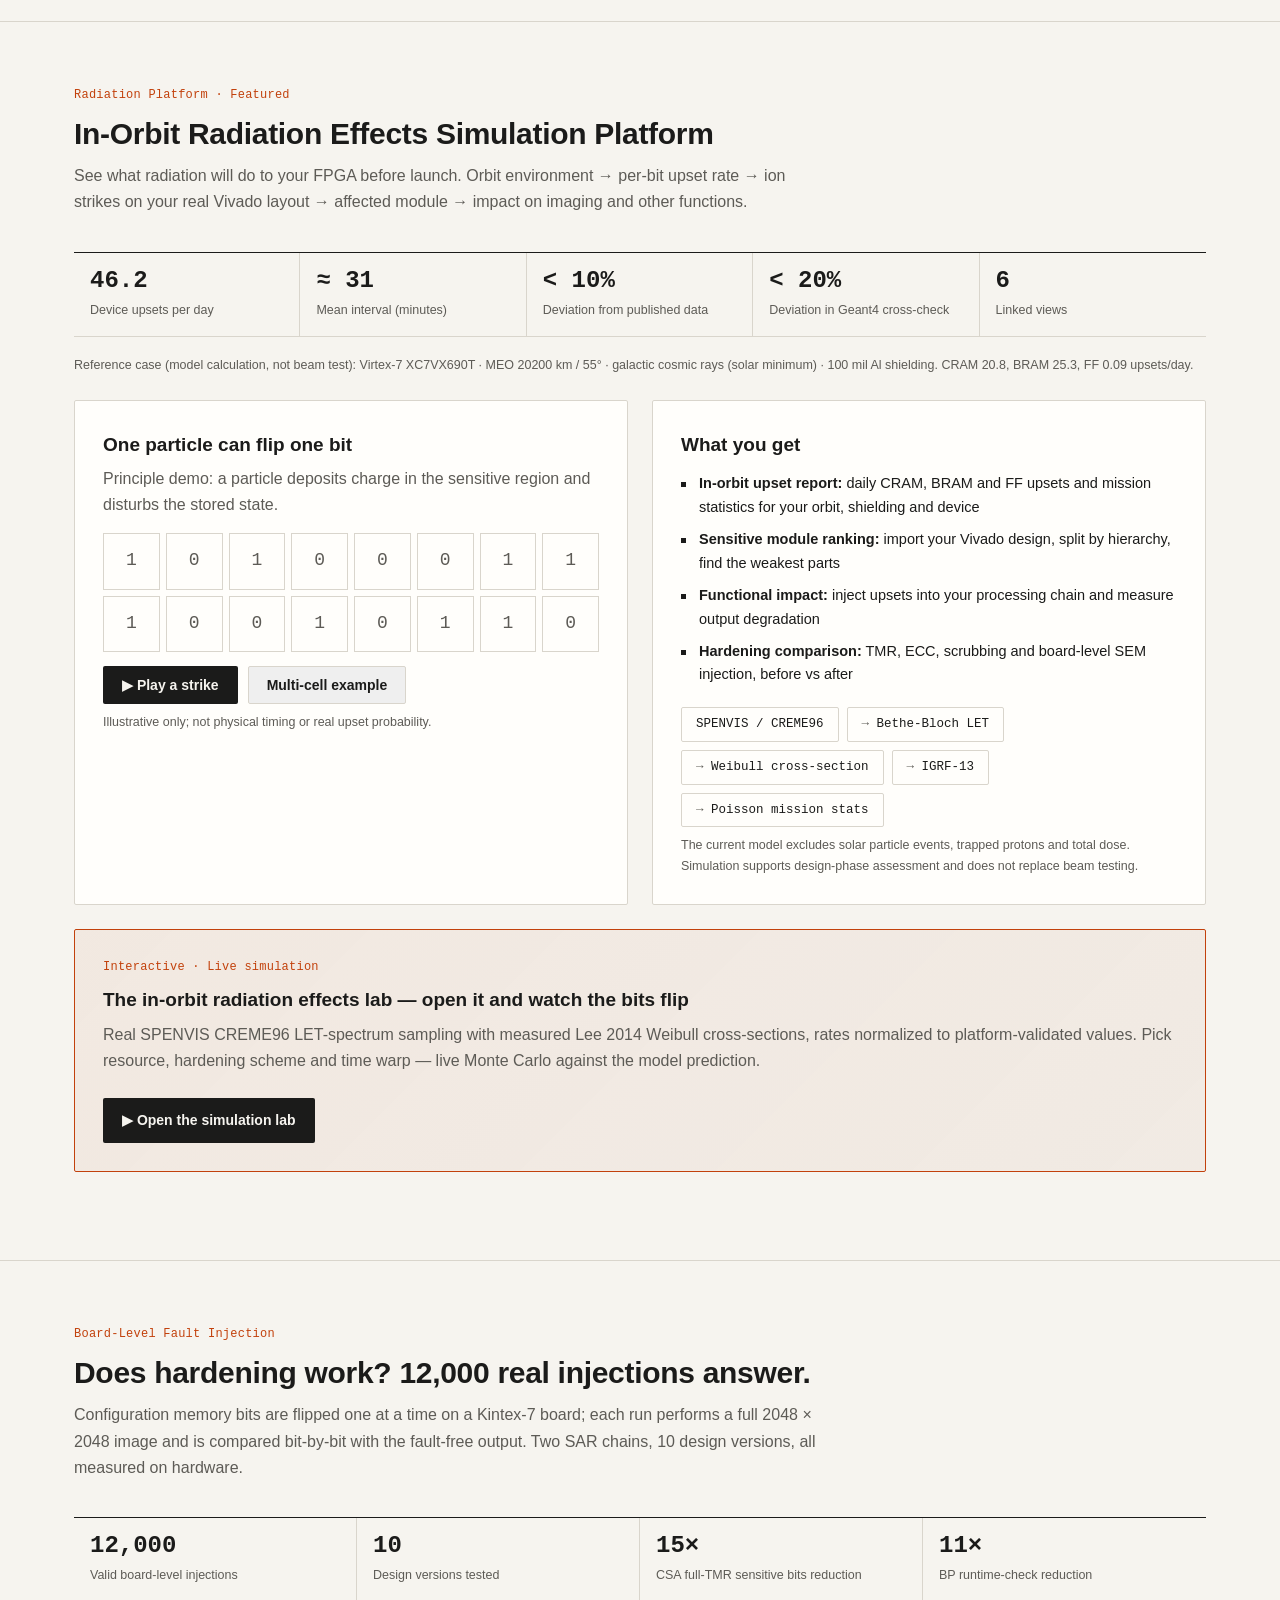
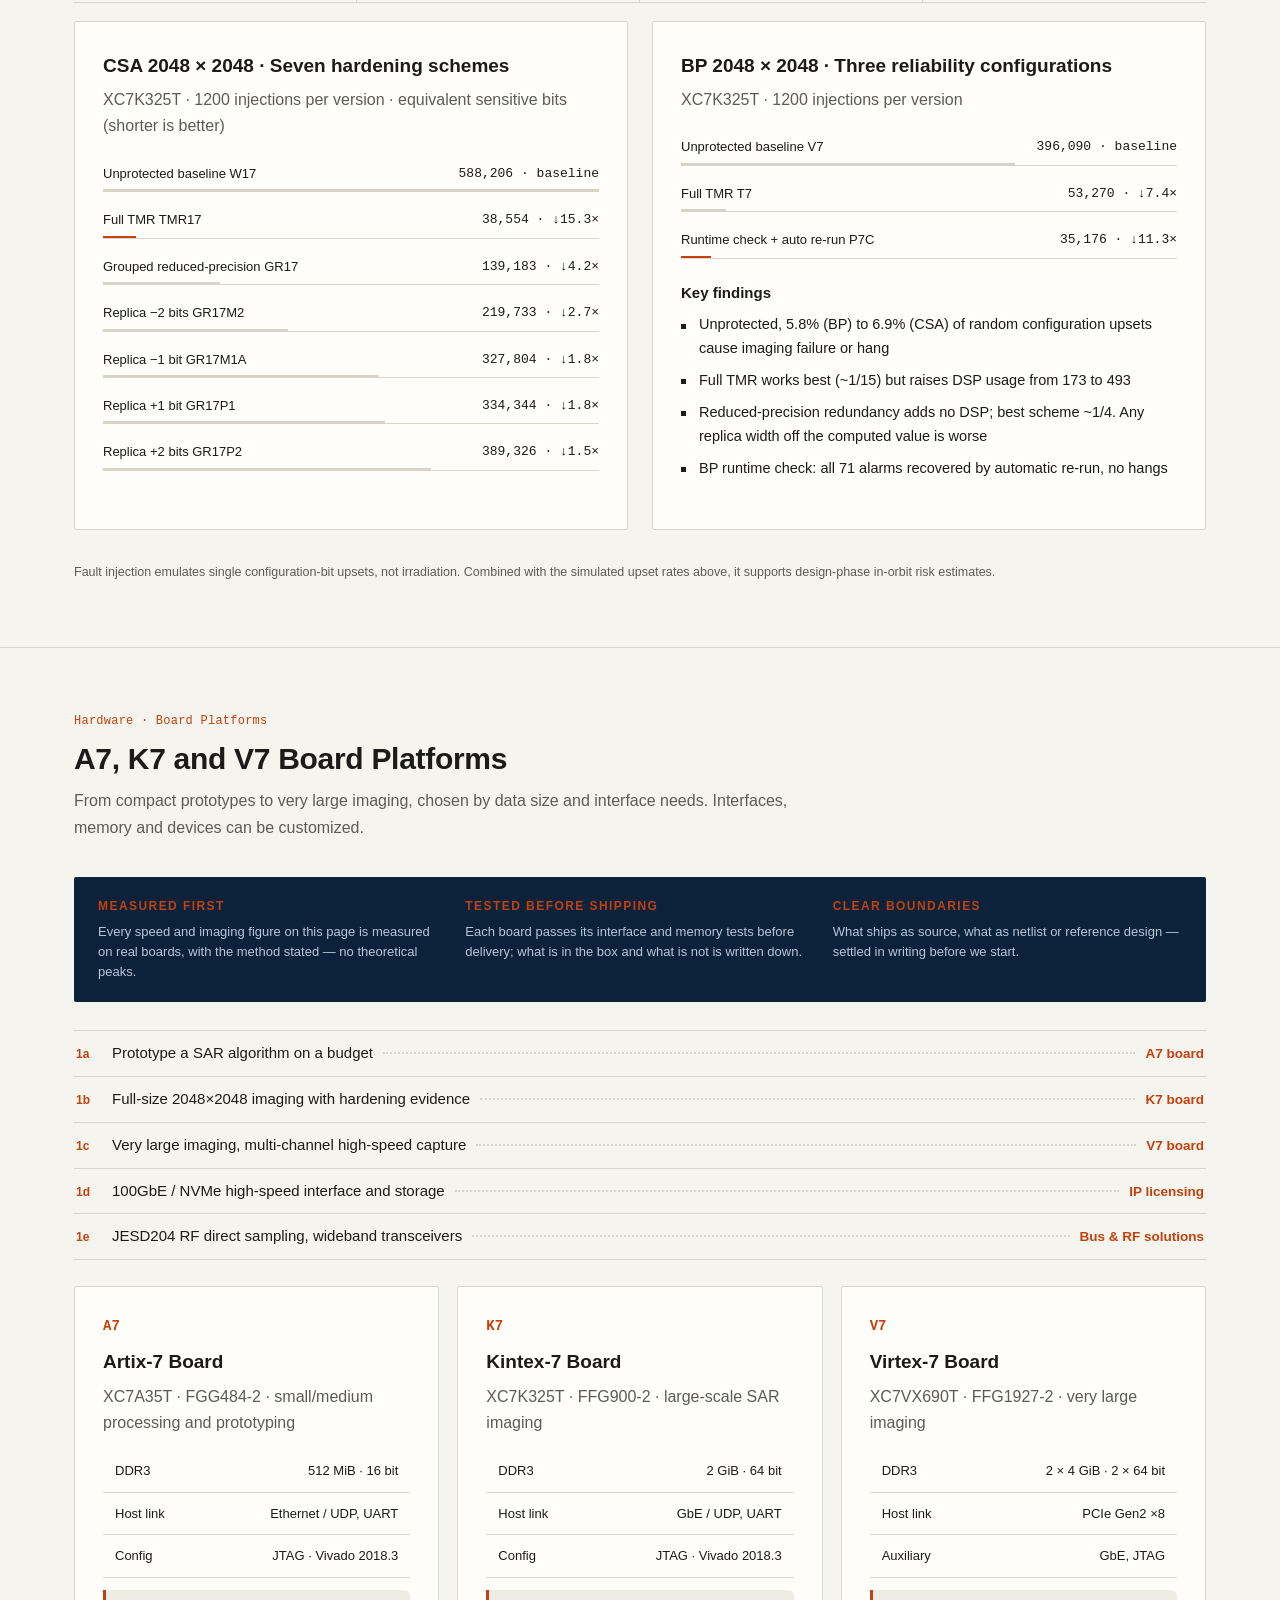
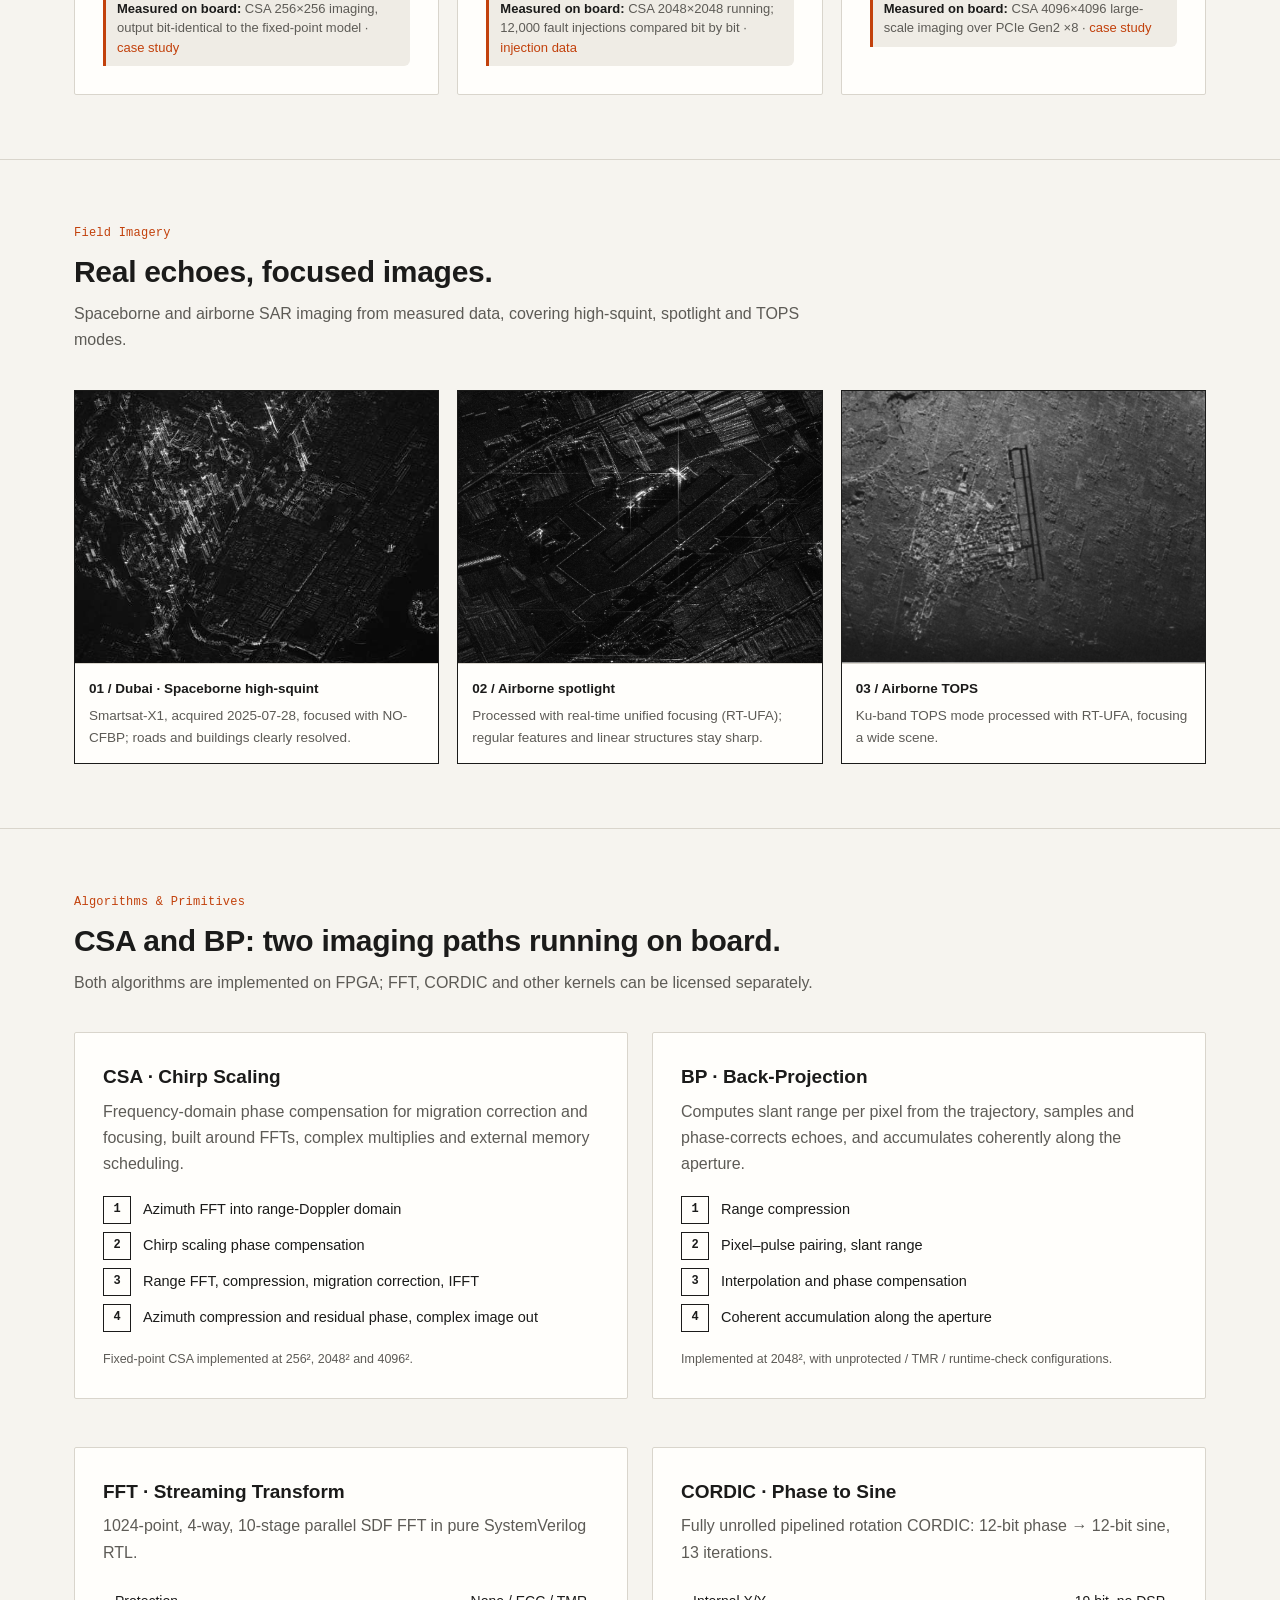
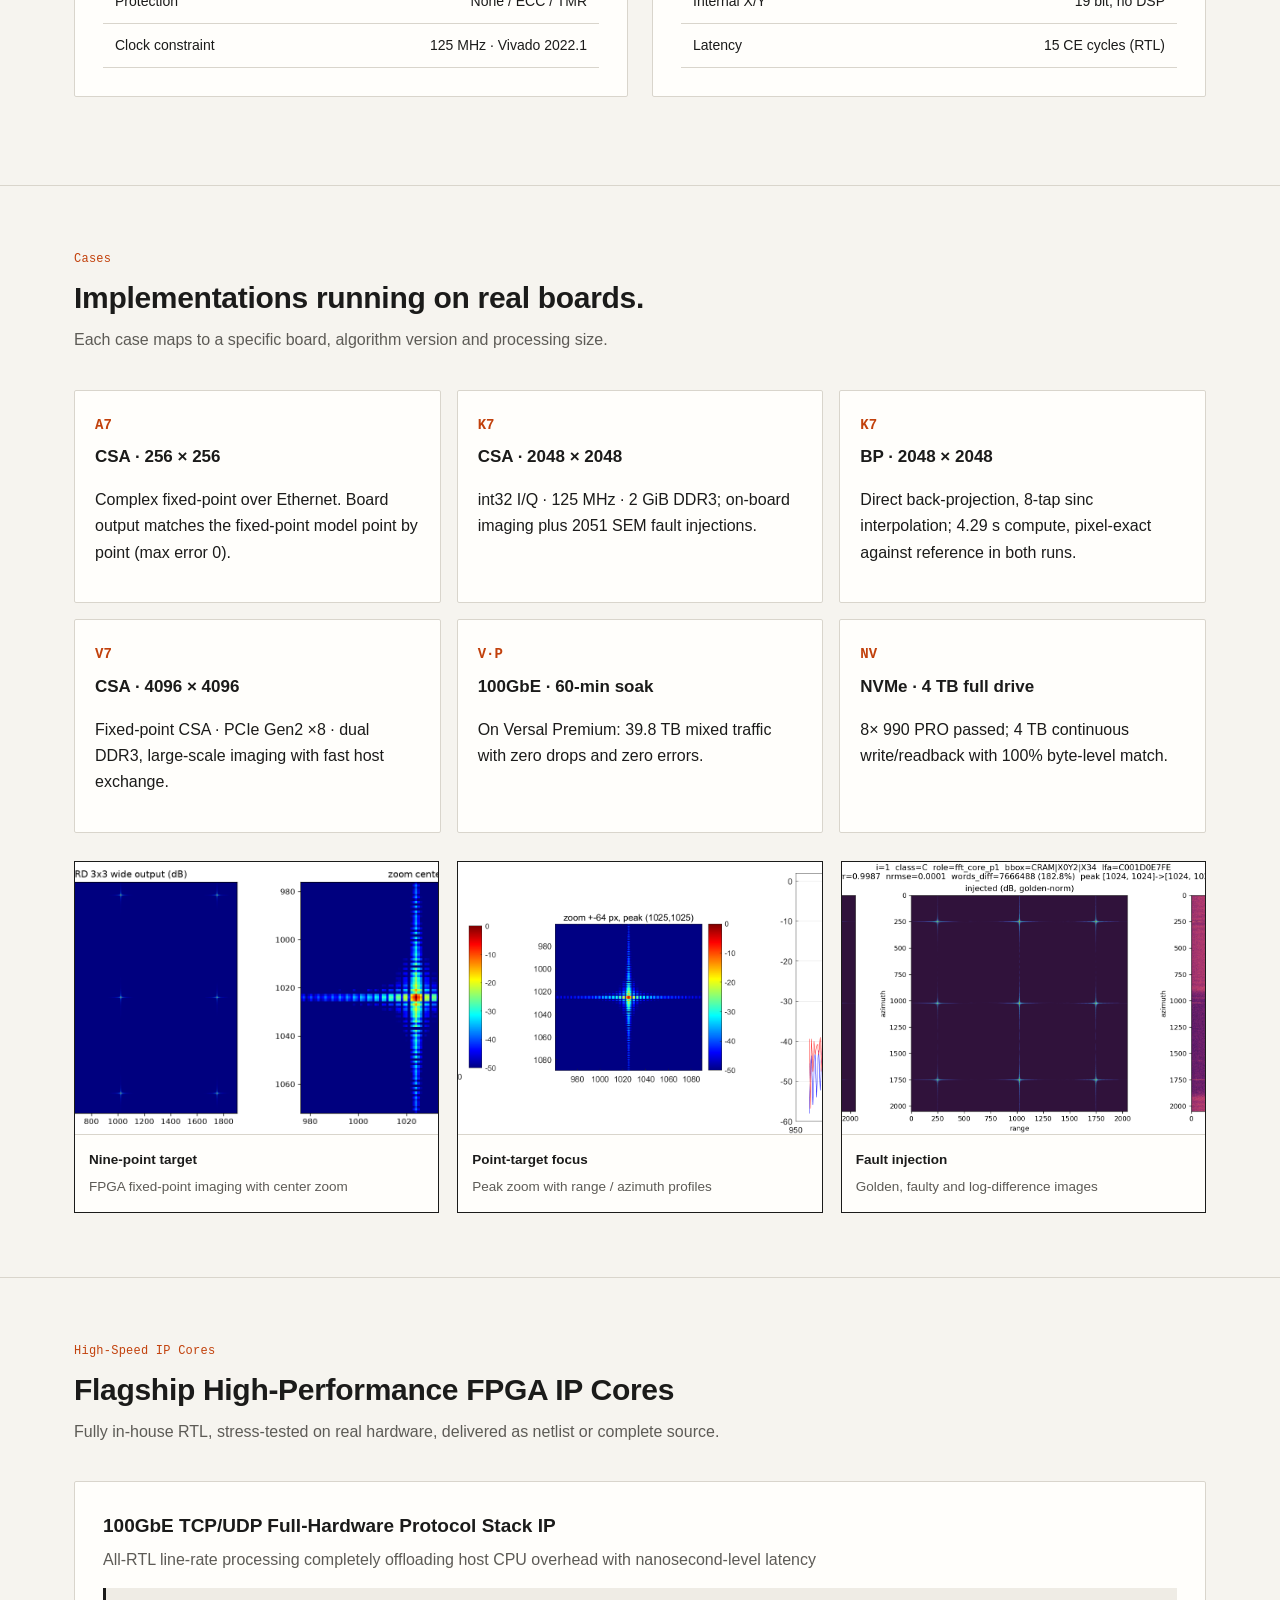
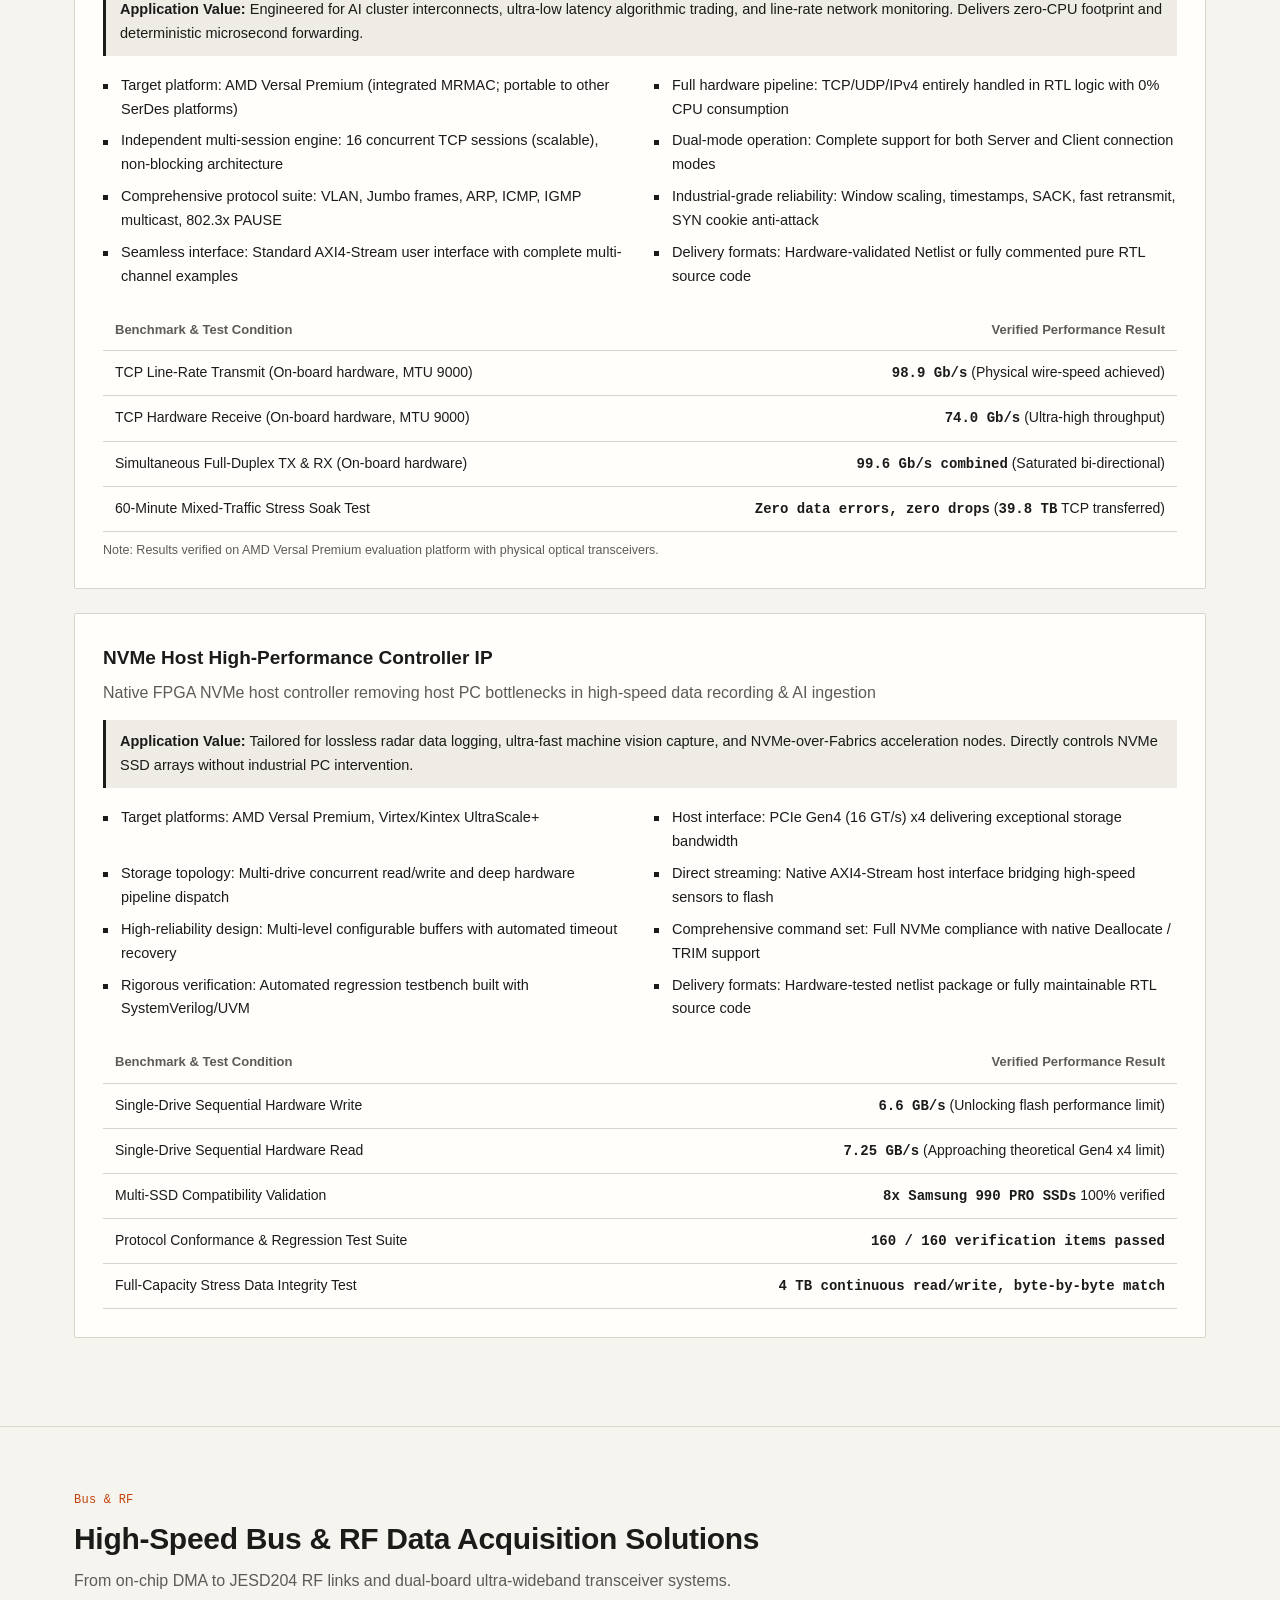
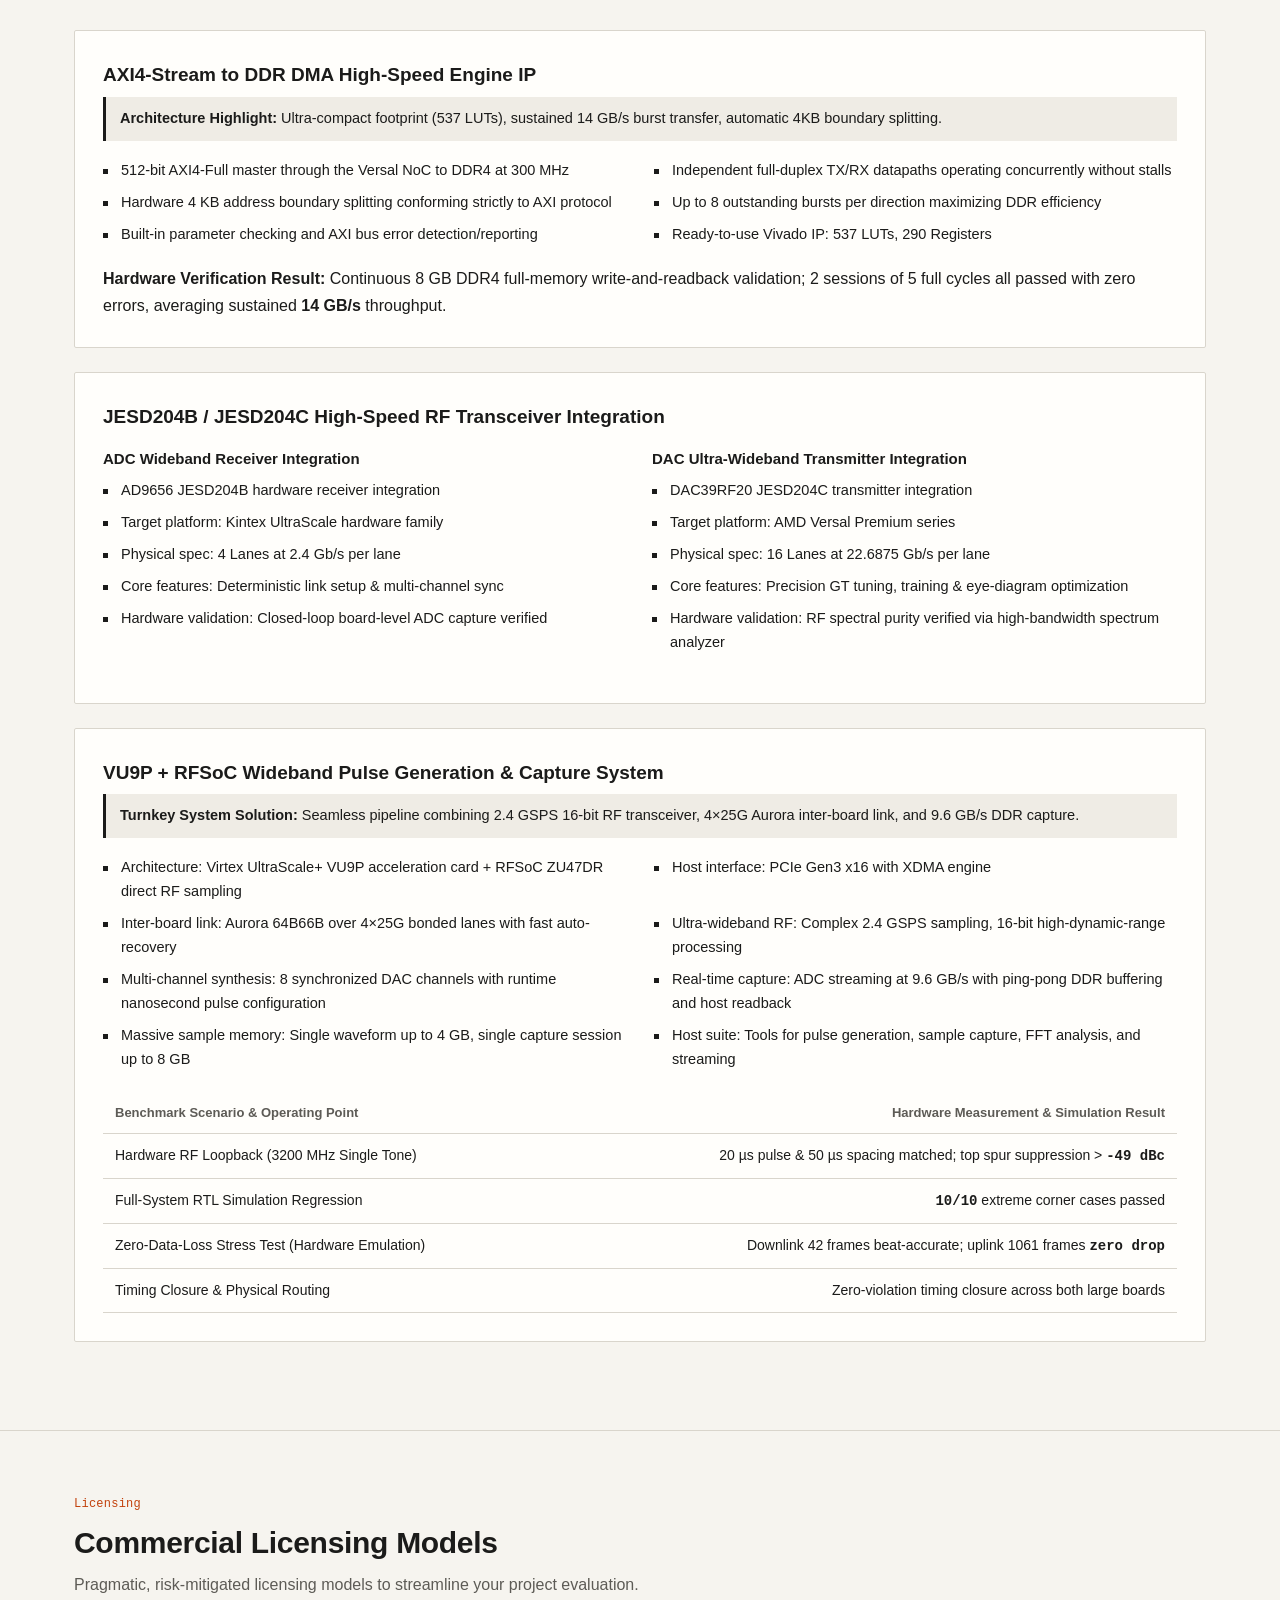
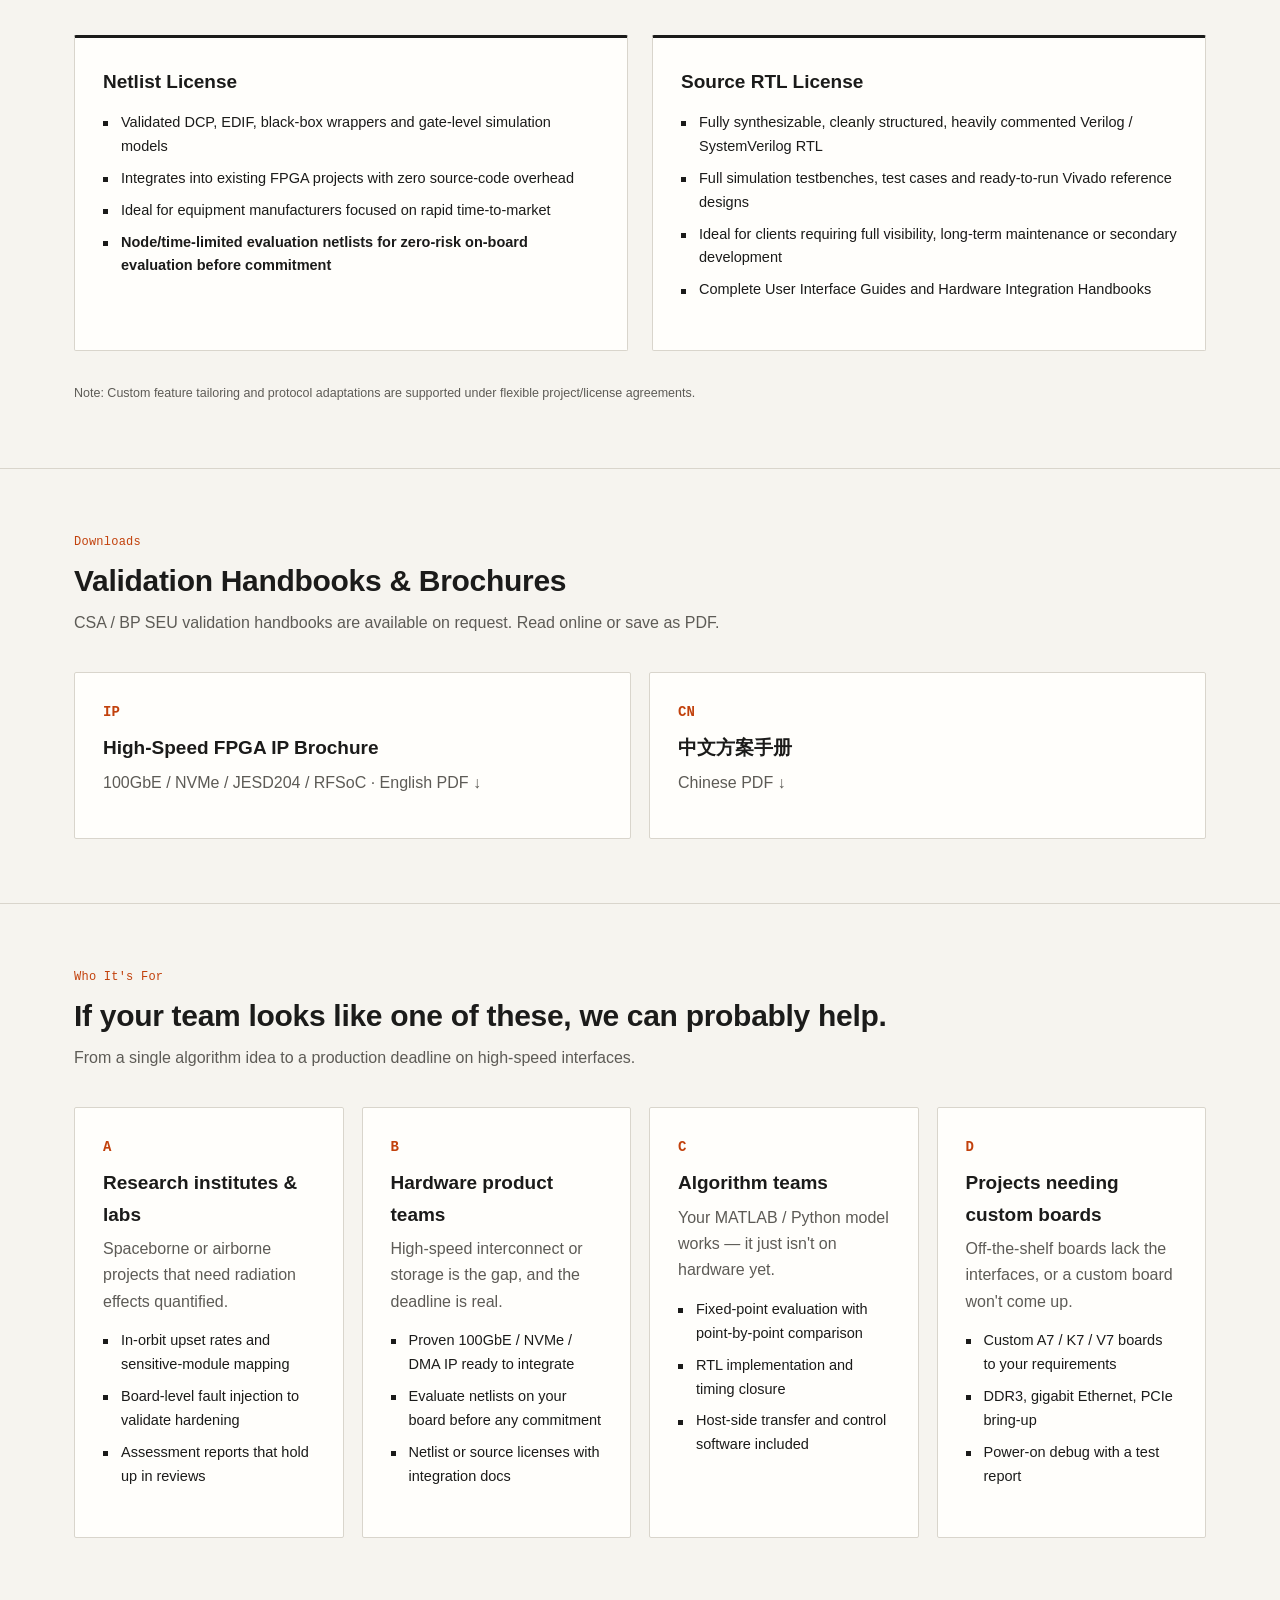
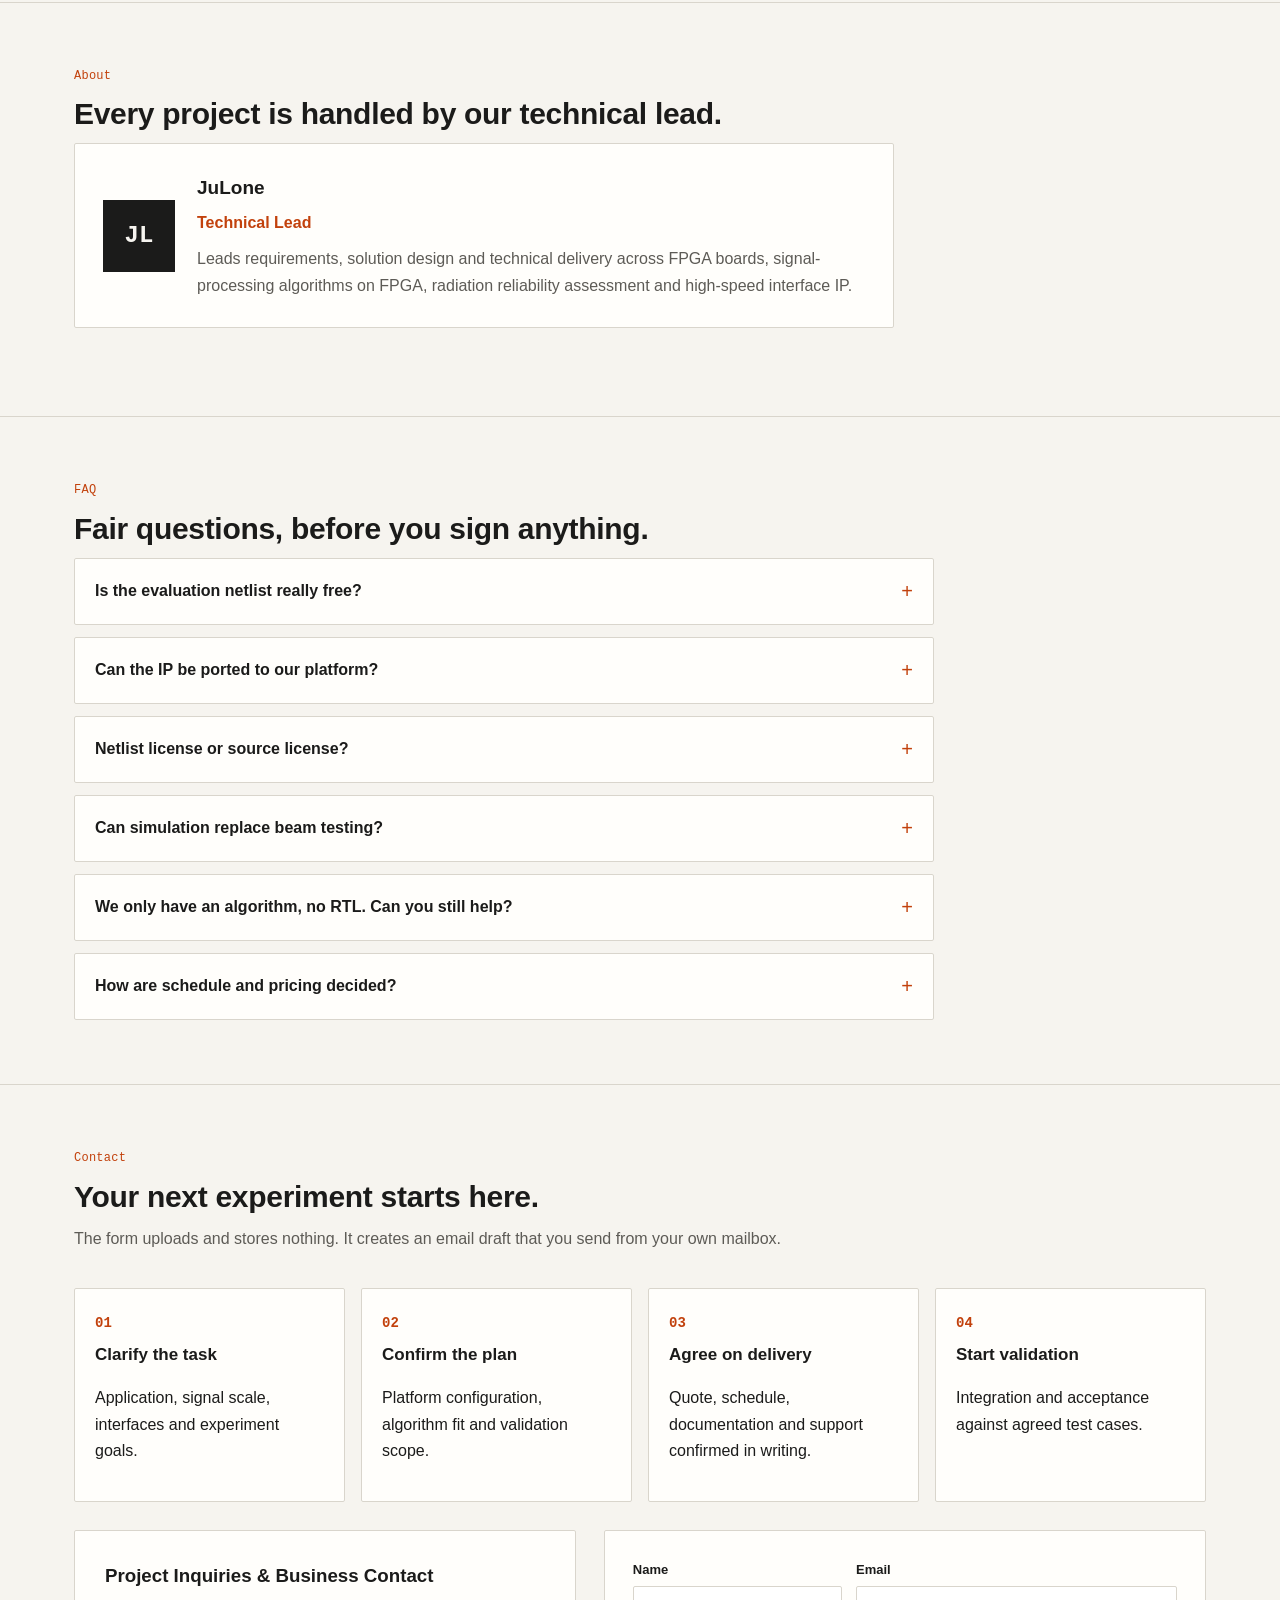
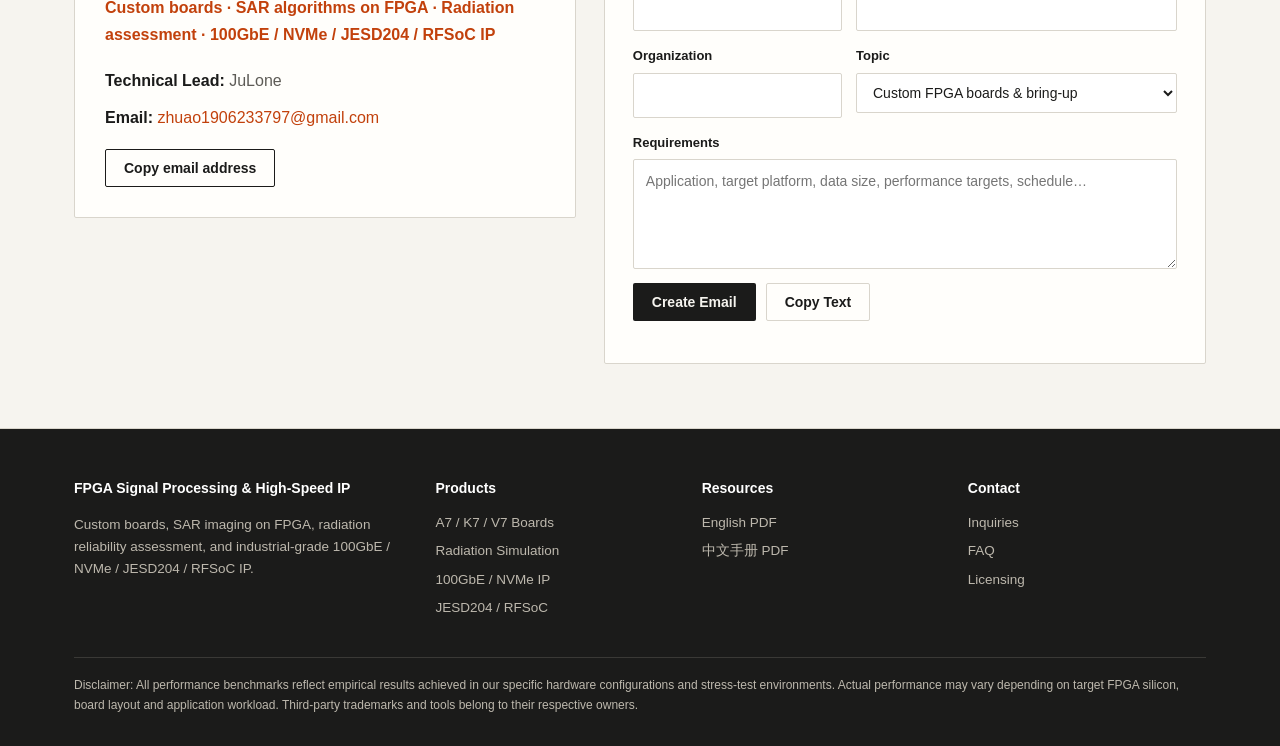
==== commit aaacf122: "Fix finder targets and V7 evidence from review - V7 evidence strip cited the K7 BP 2048x2048 case; V" ====
--- a/index_en.html
+++ b/index_en.html
@@ -561,7 +561,8 @@
       <a href="#cases"><span class="fno">1a</span>Prototype a SAR algorithm on a budget<span class="fdots"></span><span class="fto">A7 board</span></a>
       <a href="#injection"><span class="fno">1b</span>Full-size 2048×2048 imaging with hardening evidence<span class="fdots"></span><span class="fto">K7 board</span></a>
       <a href="#cases"><span class="fno">1c</span>Very large imaging, multi-channel high-speed capture<span class="fdots"></span><span class="fto">V7 board</span></a>
-      <a href="#ip"><span class="fno">1d</span>100GbE / NVMe / JESD204 high-speed interfaces<span class="fdots"></span><span class="fto">IP licensing</span></a>
+      <a href="#ip"><span class="fno">1d</span>100GbE / NVMe high-speed interface and storage<span class="fdots"></span><span class="fto">IP licensing</span></a>
+<a href="#solutions"><span class="fno">1e</span>JESD204 RF direct sampling, wideband transceivers<span class="fdots"></span><span class="fto">Bus &amp; RF solutions</span></a>
     </div>
     <div class="svc three">
       <article class="card"><i class="no">A7</i><h3>Artix-7 Board</h3><p class="tag">XC7A35T · FGG484-2 · small/medium processing and prototyping</p>
@@ -572,7 +573,7 @@
         <div class="evidence"><b>Measured on board:</b> CSA 2048×2048 running; 12,000 fault injections compared bit by bit · <a href="#injection">injection data</a></div></article>
       <article class="card"><i class="no">V7</i><h3>Virtex-7 Board</h3><p class="tag">XC7VX690T · FFG1927-2 · very large imaging</p>
         <table><tr><td>DDR3</td><td class="r">2 × 4 GiB · 2 × 64 bit</td></tr><tr><td>Host link</td><td class="r">PCIe Gen2 ×8</td></tr><tr><td>Auxiliary</td><td class="r">GbE, JTAG</td></tr></table>
-        <div class="evidence"><b>Measured on board:</b> BP 2048×2048 imaging at full PCIe throughput · <a href="#cases">case study</a></div></article>
+        <div class="evidence"><b>Measured on board:</b> CSA 4096×4096 large-scale imaging over PCIe Gen2 ×8 · <a href="#cases">case study</a></div></article>
     </div>
   </div>
 </section>
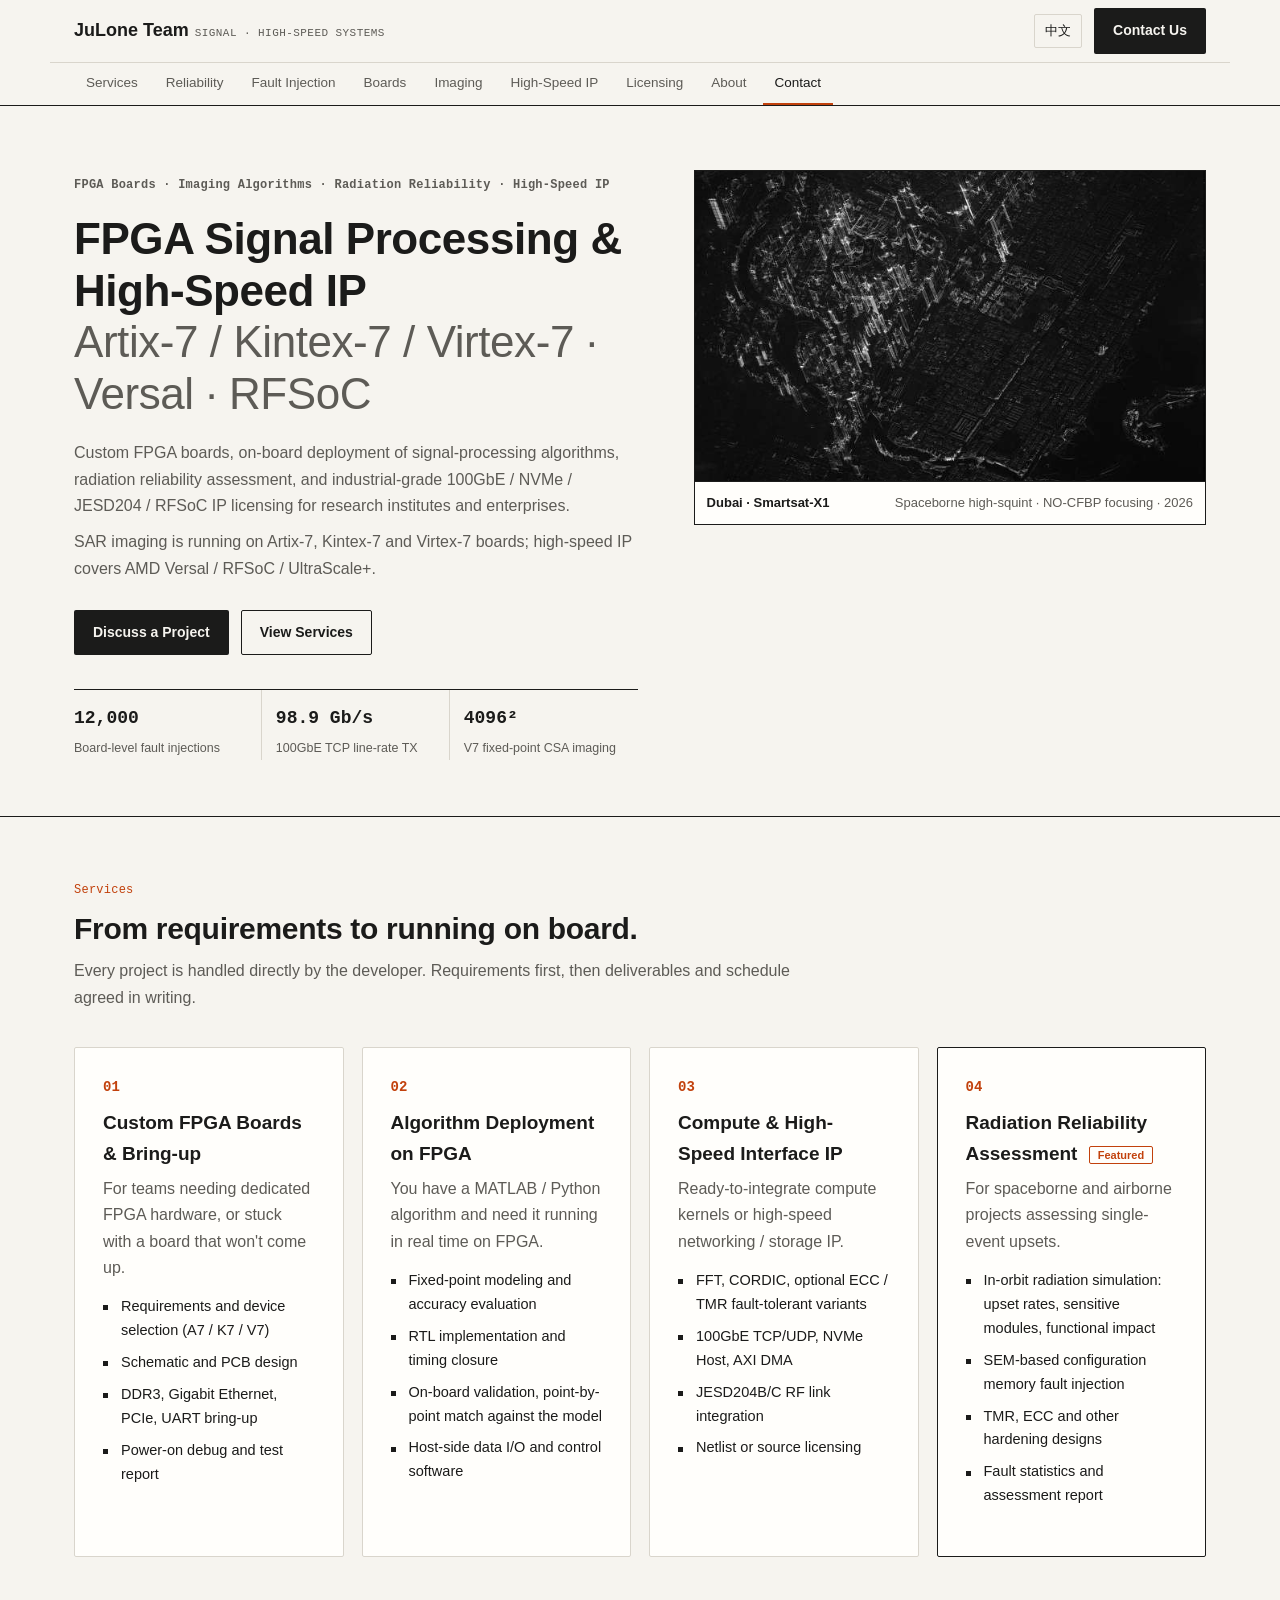
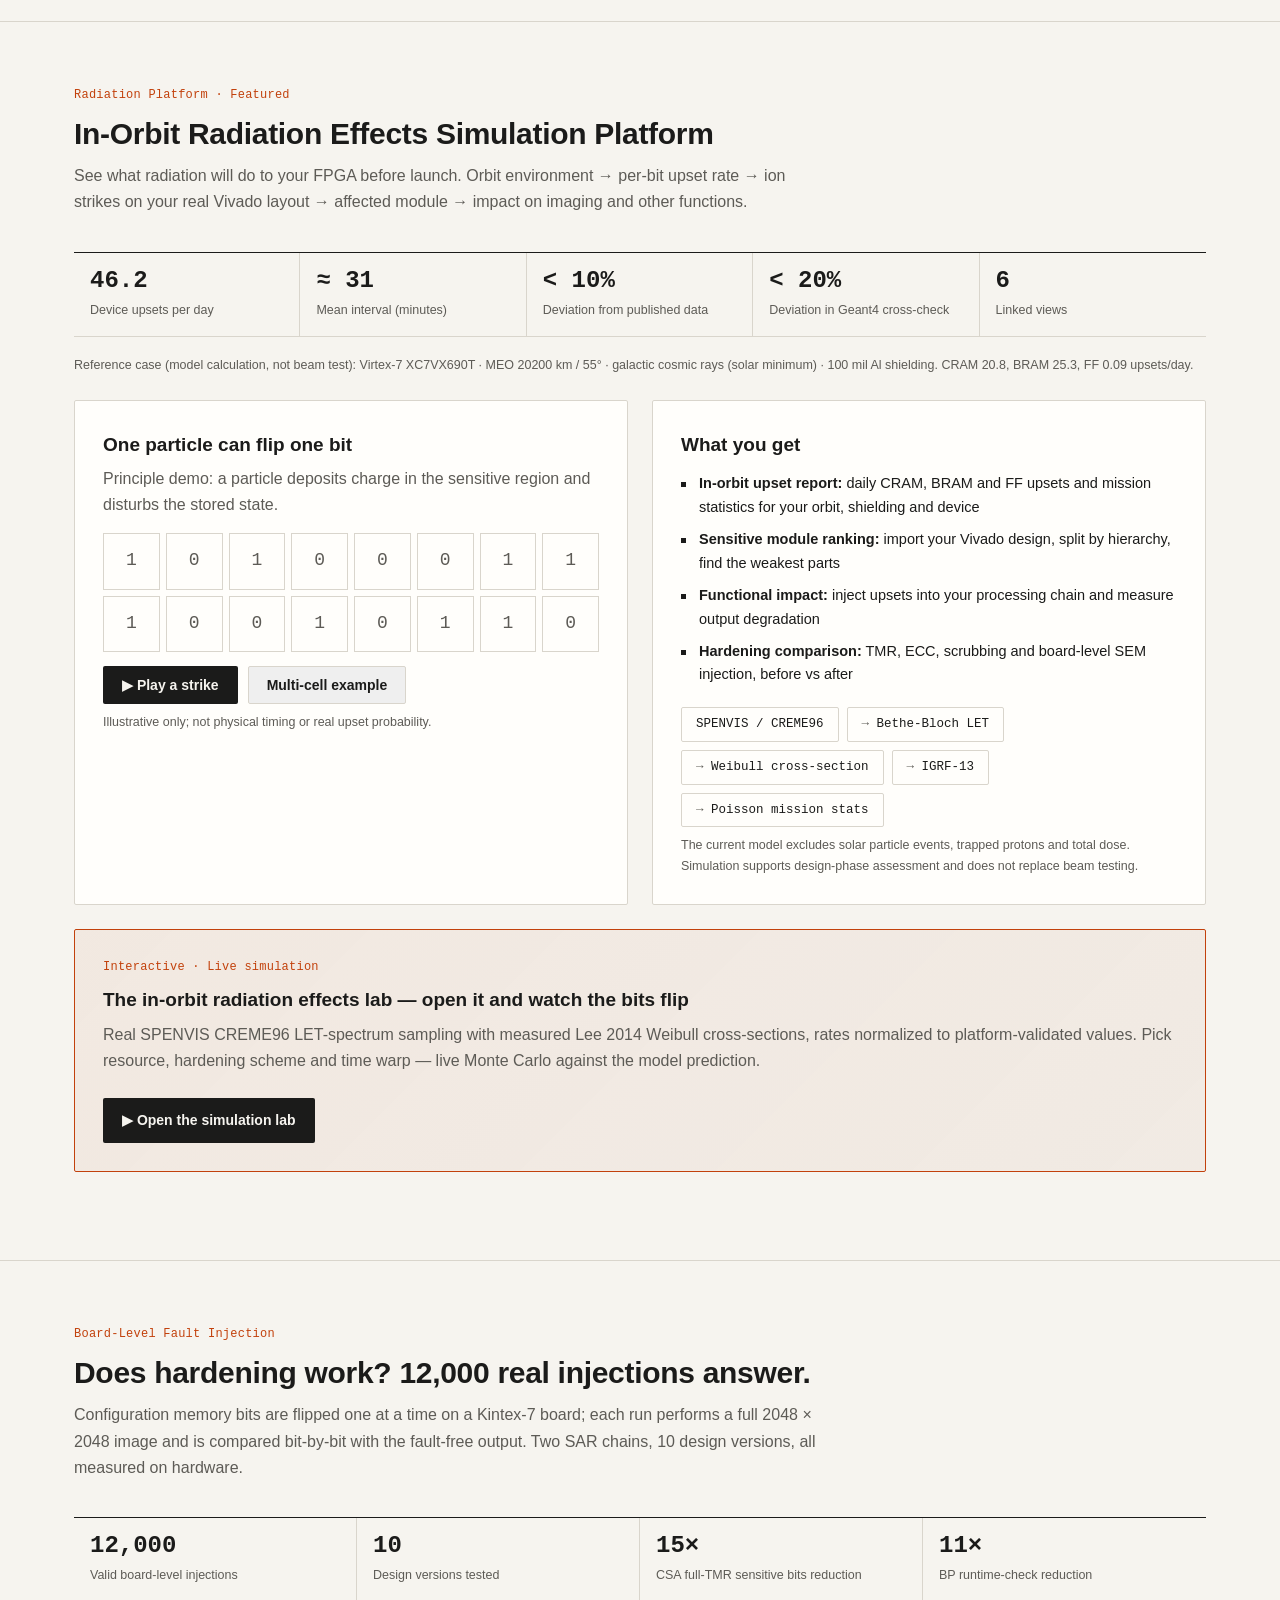
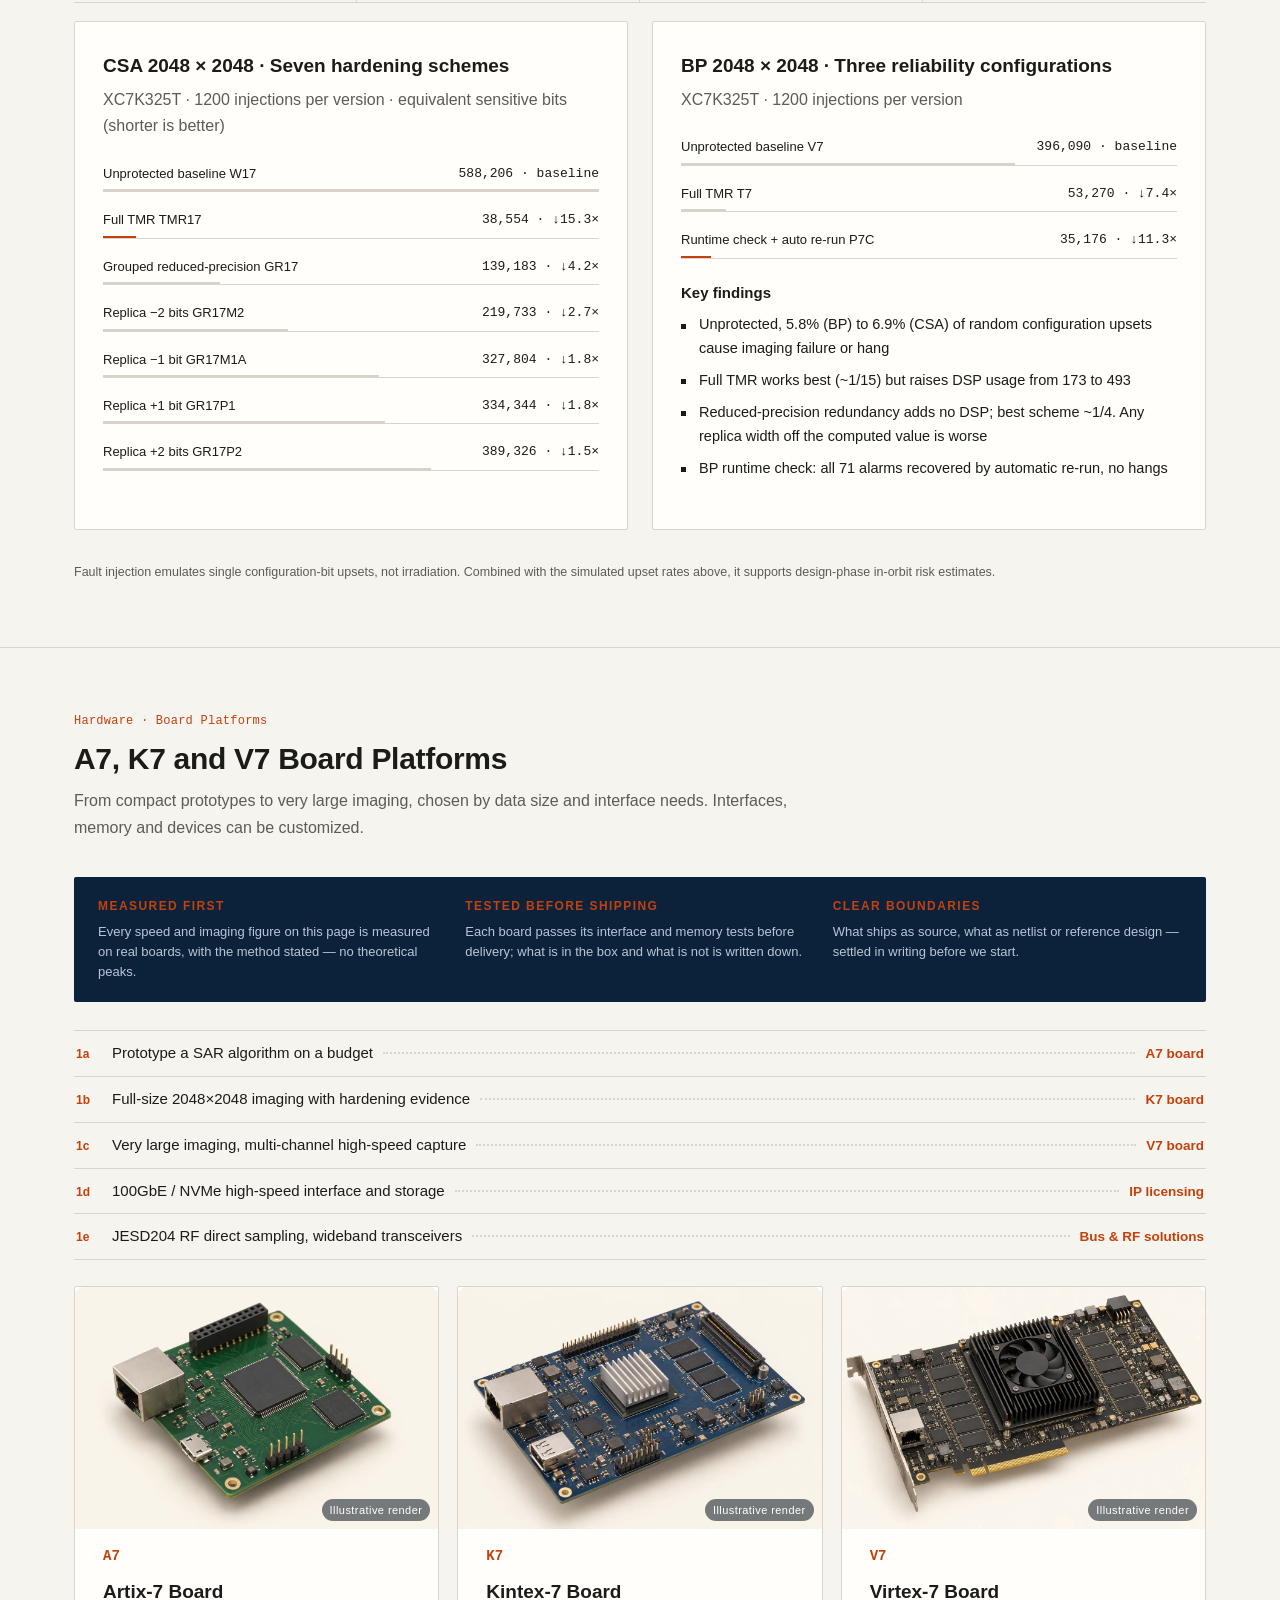
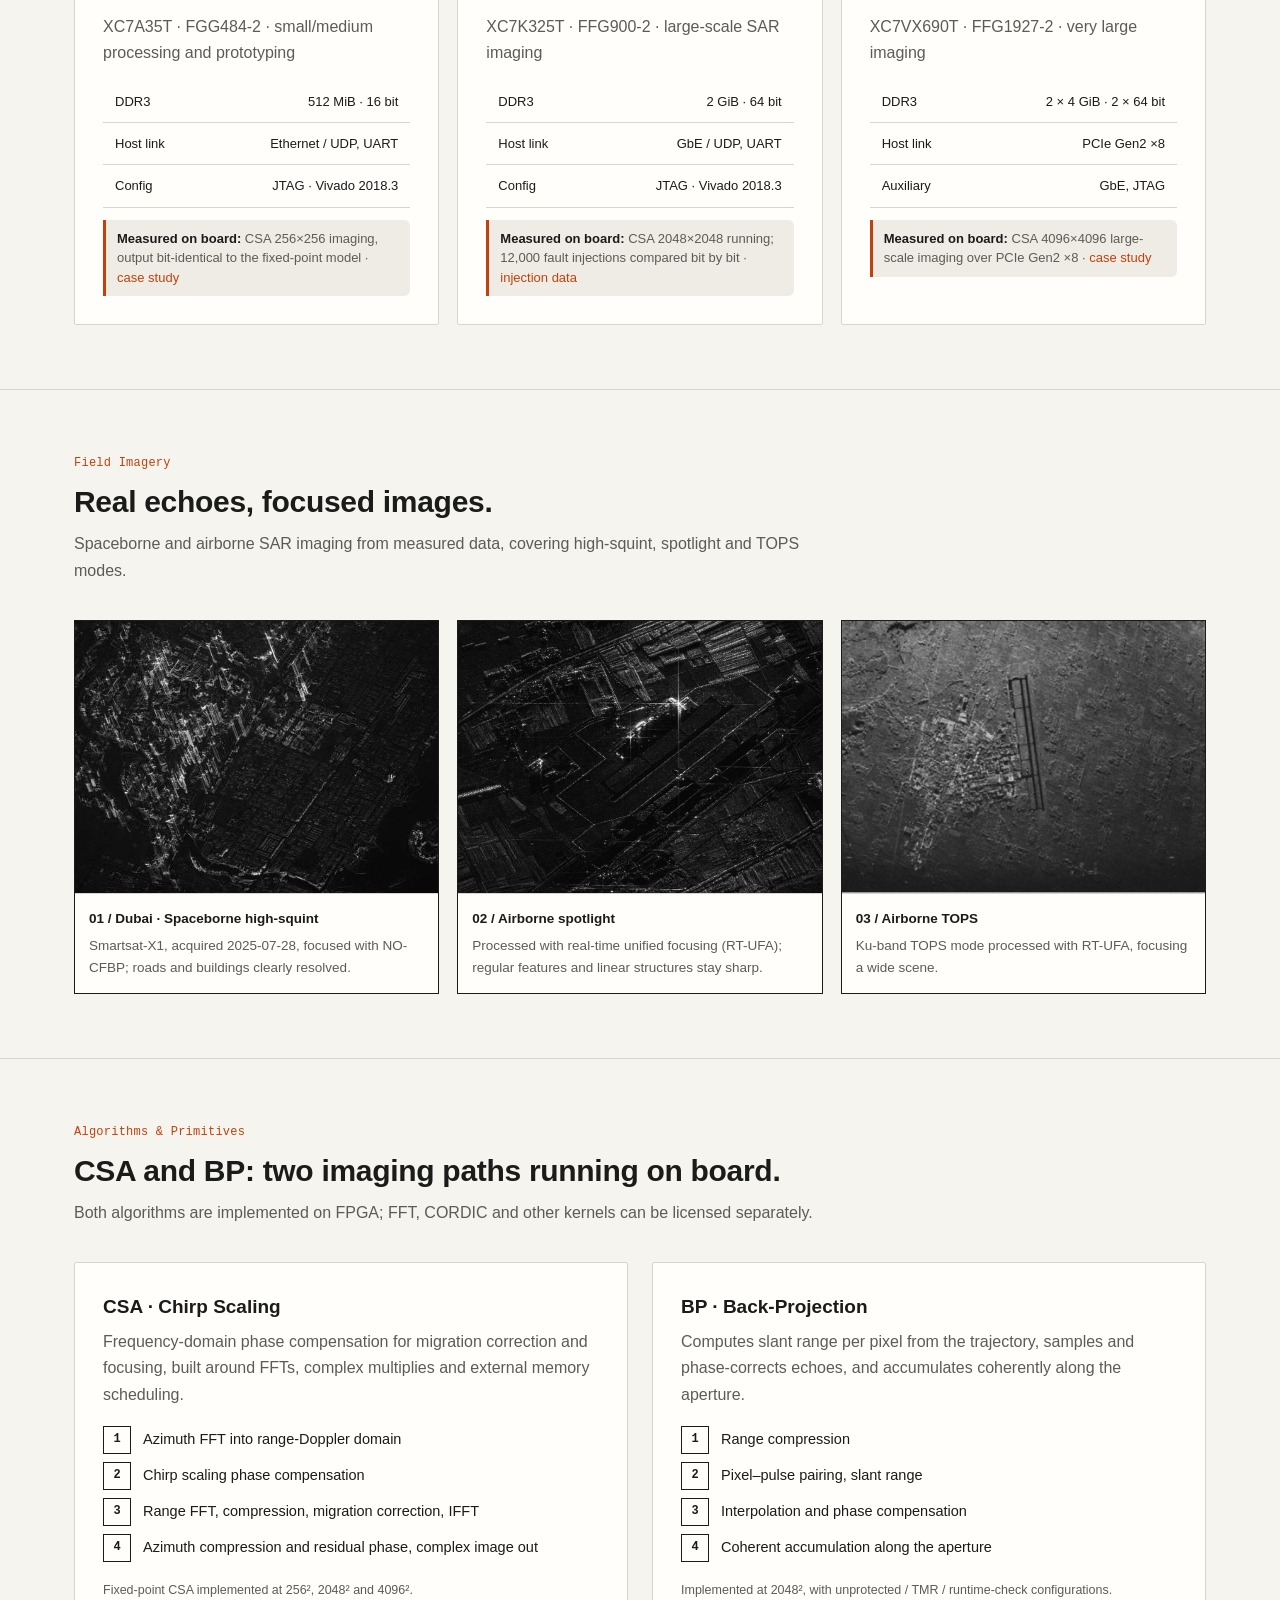
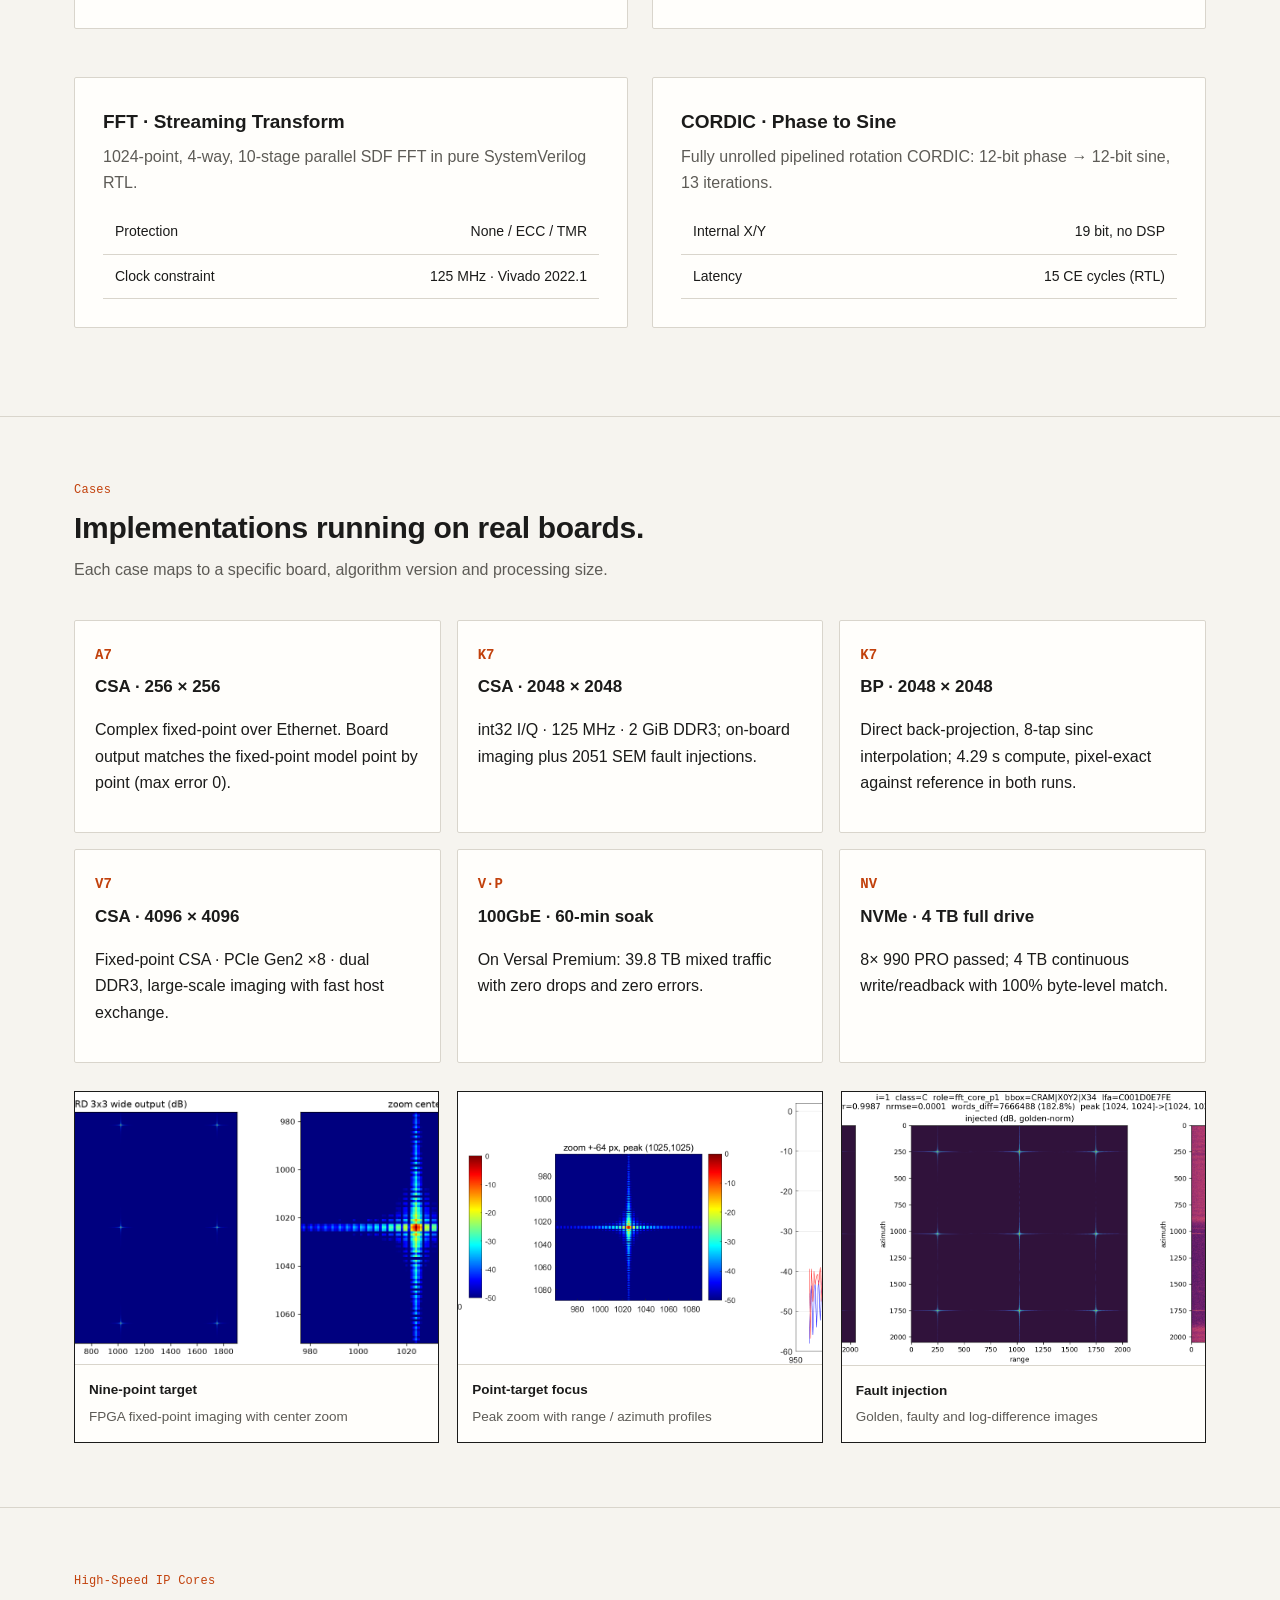
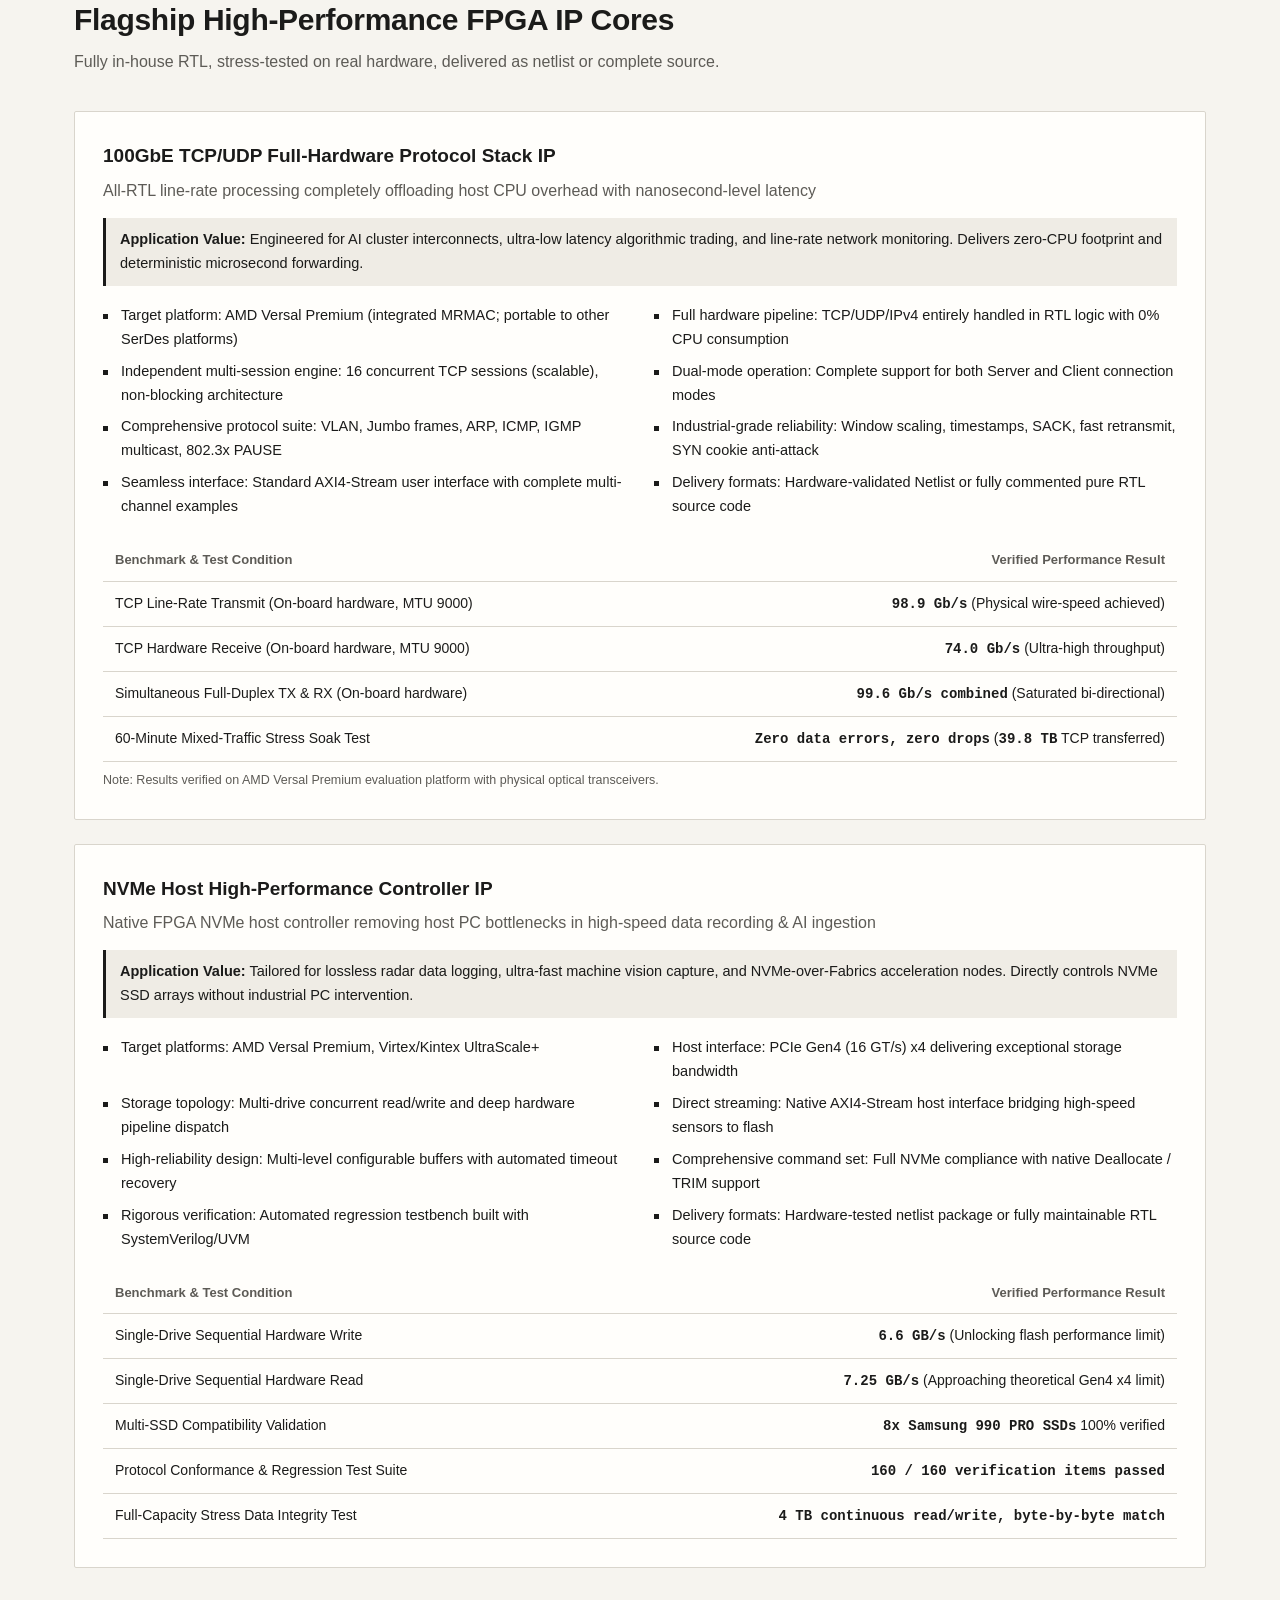
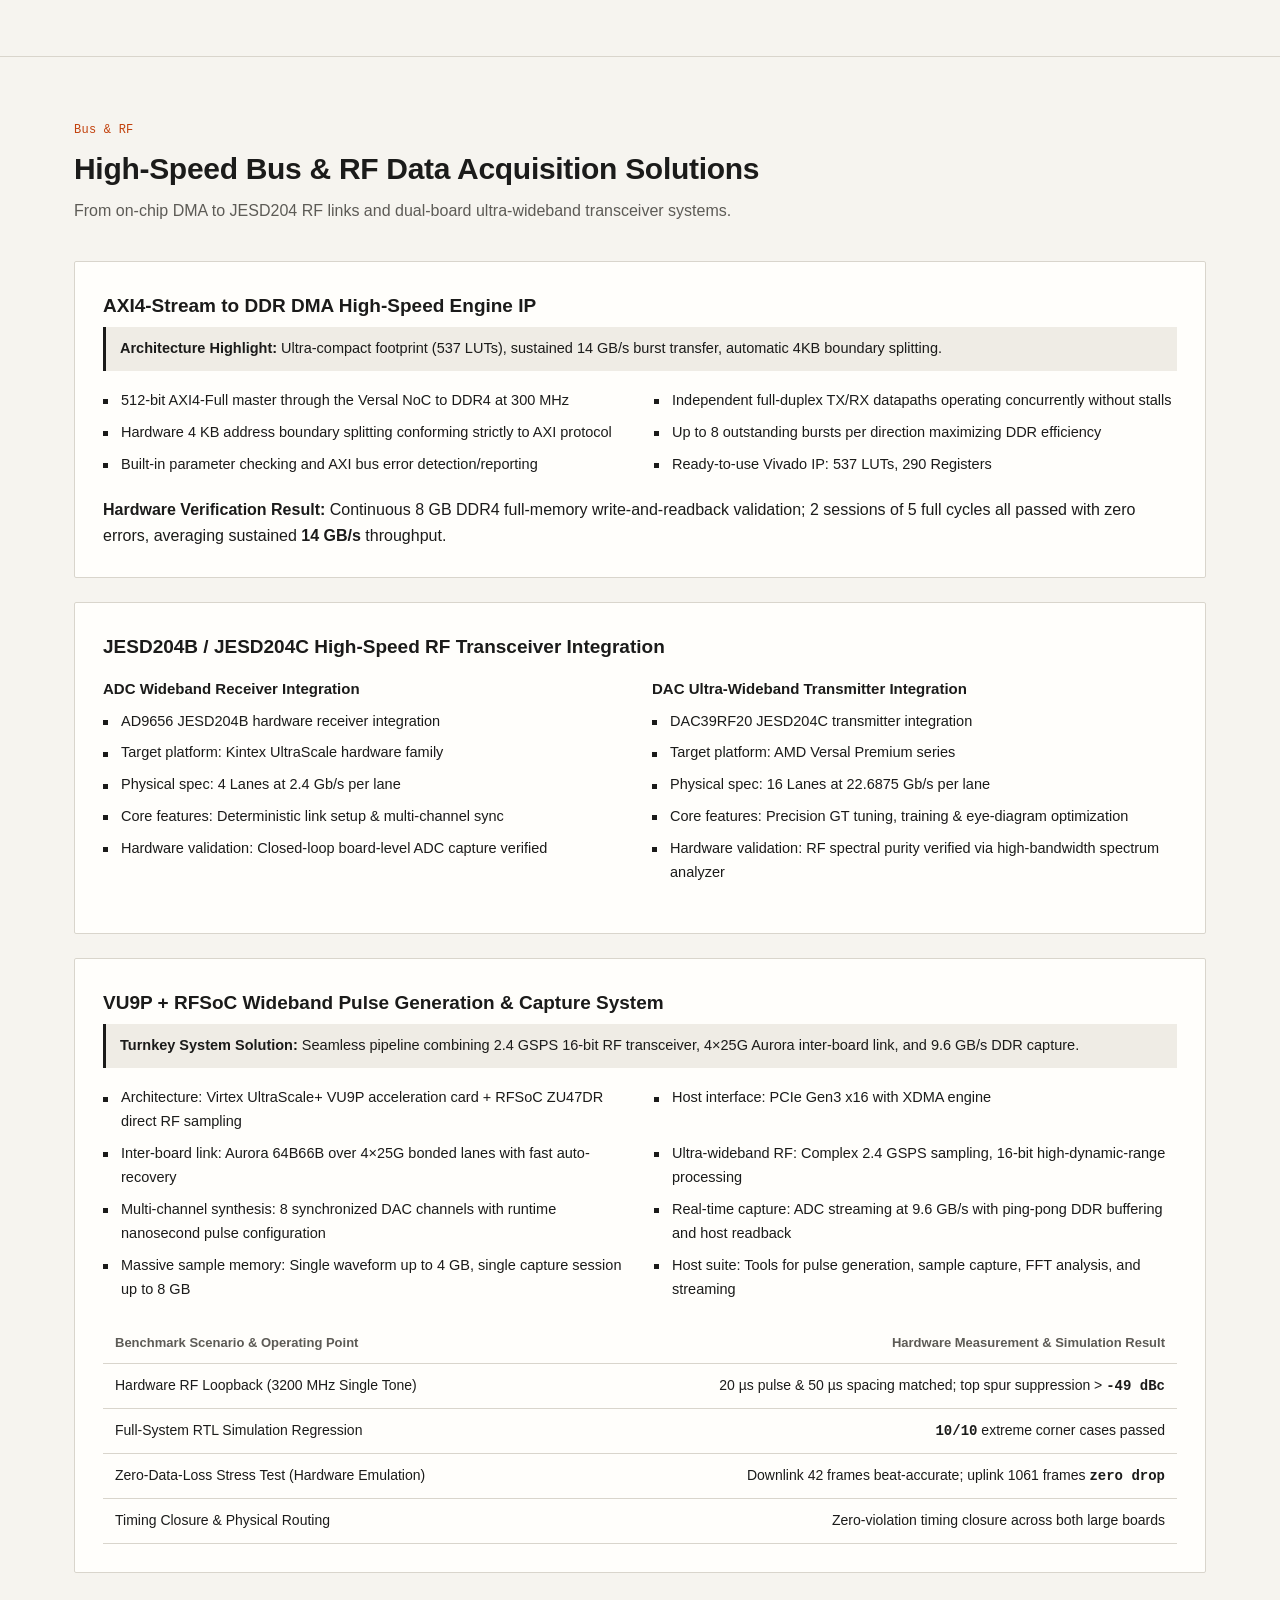
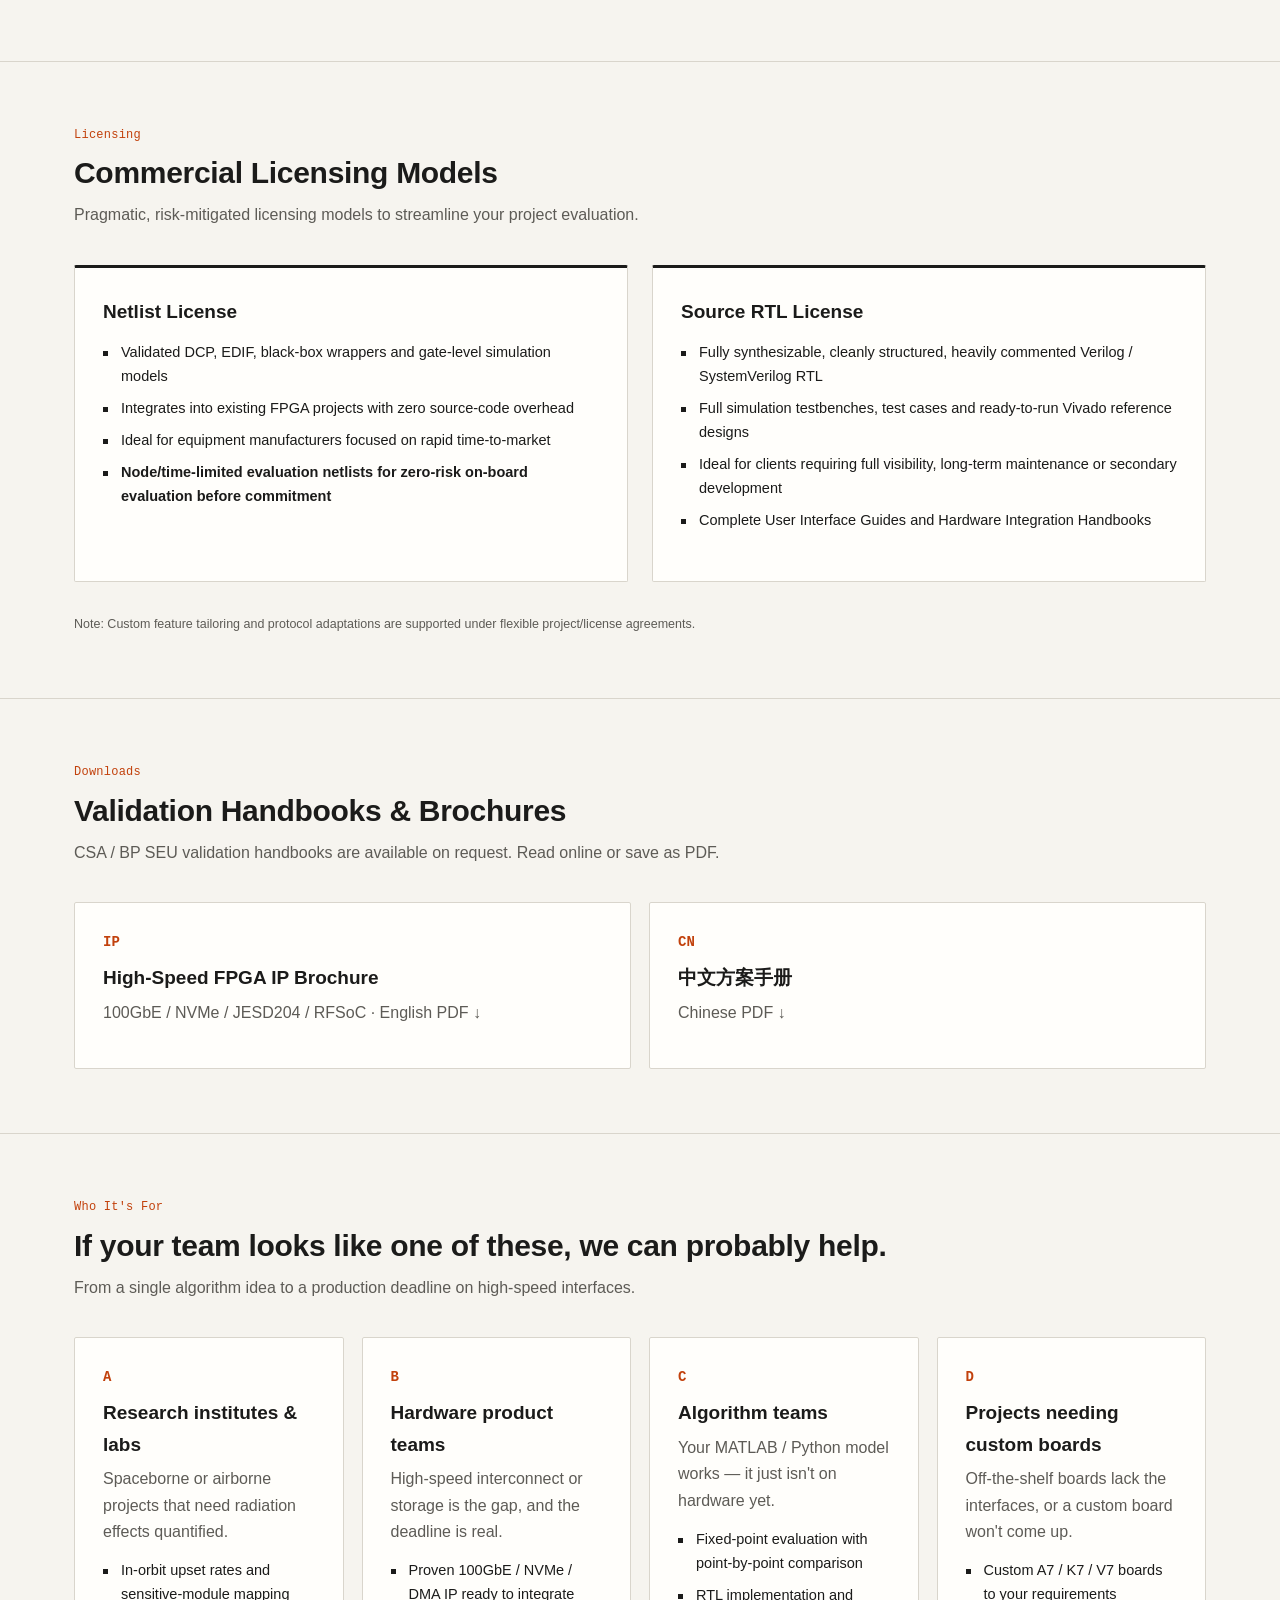
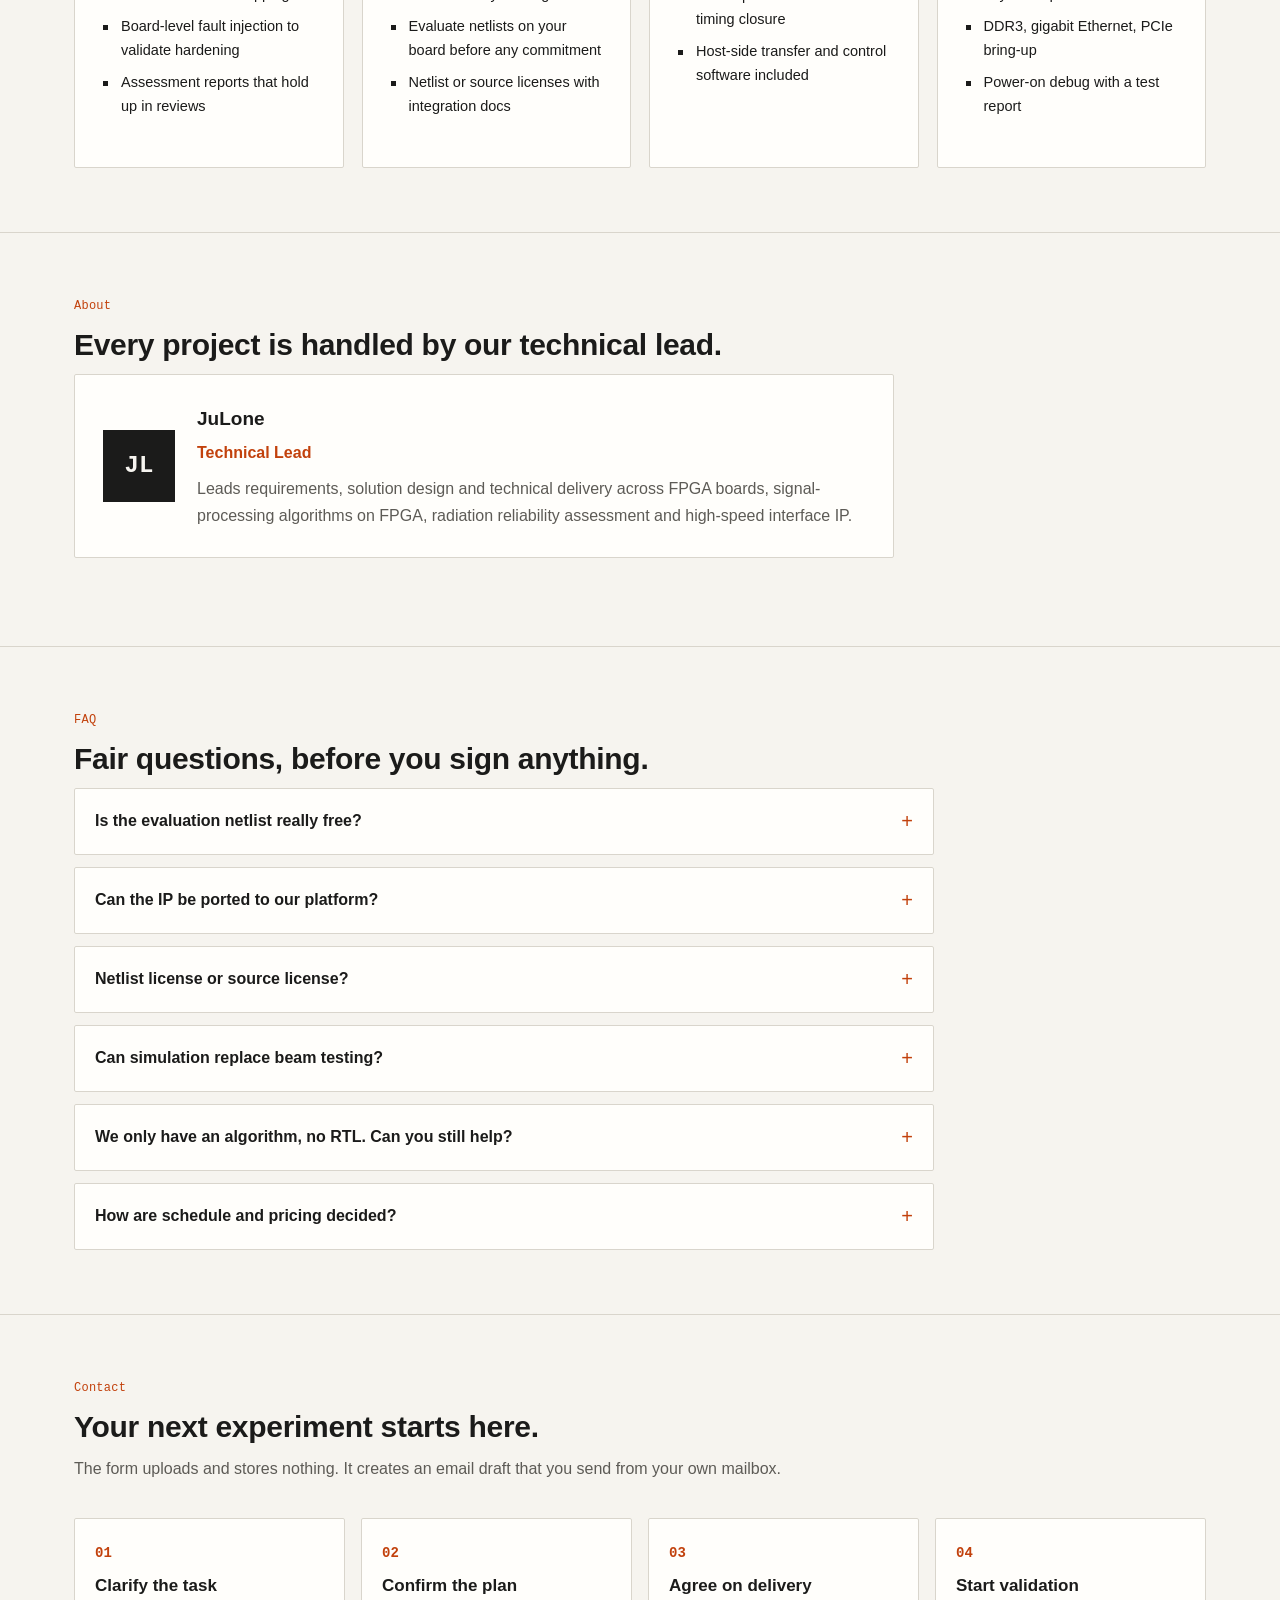
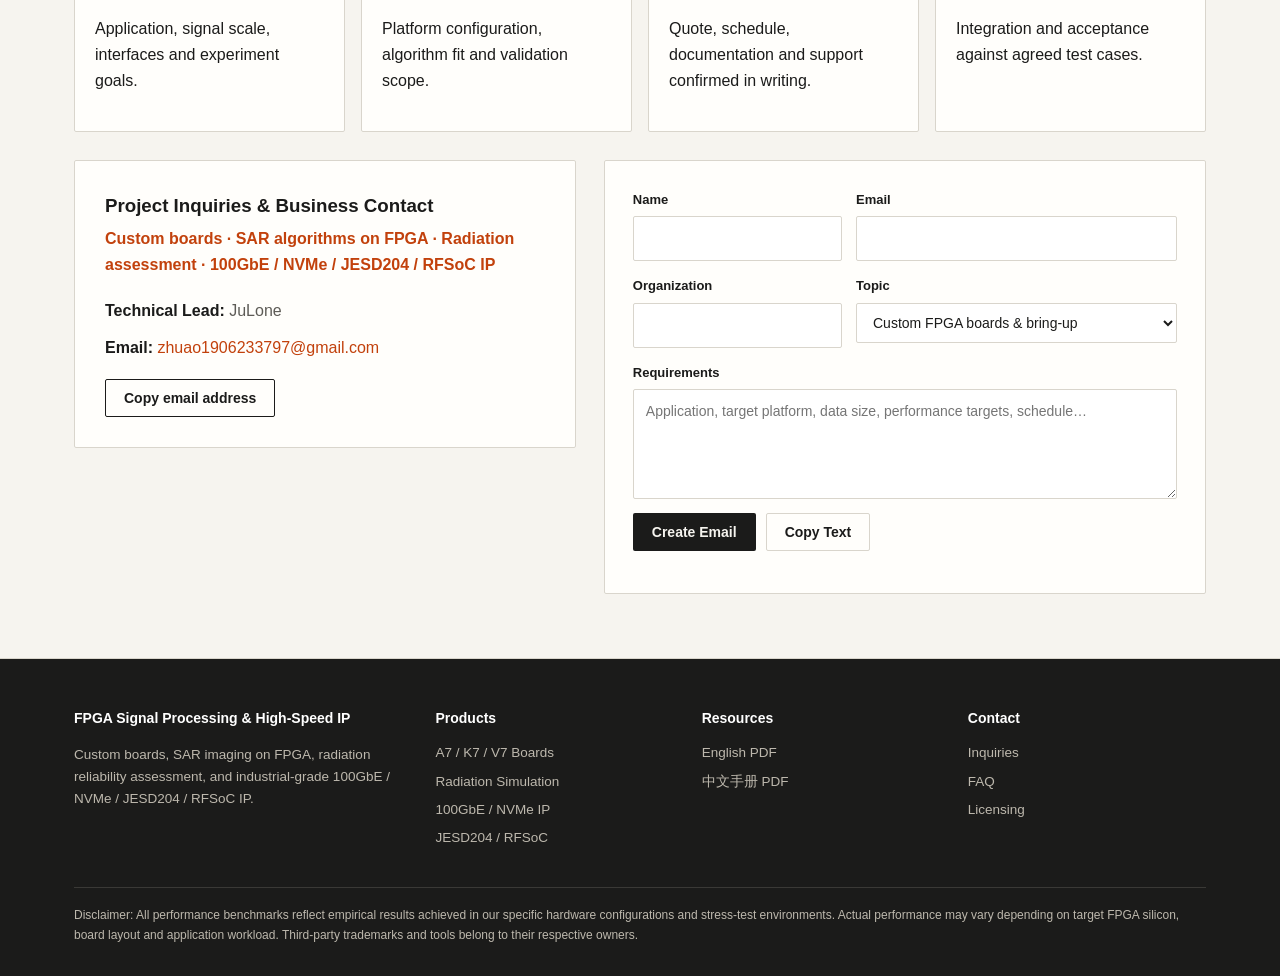
==== commit bab990e7: "Add AI-generated illustrative board renders to kit cards Photorealistic placeholder renders for A7/K" ====
--- a/index_en.html
+++ b/index_en.html
@@ -102,6 +102,9 @@
 .qa summary::-webkit-details-marker{display:none}
 .qa summary:after{content:"+";color:var(--primary);font-size:20px;font-weight:400;flex-shrink:0}
 .qa[open] summary:after{content:"\2013"}
+.card figure.bimg{margin:-28px -28px 16px;border-radius:9px 9px 0 0;overflow:hidden;position:relative}
+.card figure.bimg img{width:100%;display:block;aspect-ratio:3/2;object-fit:cover}
+.card figure.bimg figcaption{position:absolute;right:8px;bottom:8px;font-size:11px;padding:2px 8px;border-radius:999px;background:rgba(12,20,30,.55);color:#fff;letter-spacing:.04em}
 .trust{display:grid;grid-template-columns:repeat(3,1fr);gap:18px;background:var(--dark);color:#fff;border-radius:var(--radius);padding:20px 24px;margin:20px 0 28px}
 .trust h4{font-size:12px;letter-spacing:.12em;text-transform:uppercase;color:var(--accent);margin:0 0 5px}
 .trust p{font-size:13px;color:var(--dark-muted);margin:0;line-height:1.55}
@@ -565,13 +568,13 @@
 <a href="#solutions"><span class="fno">1e</span>JESD204 RF direct sampling, wideband transceivers<span class="fdots"></span><span class="fto">Bus &amp; RF solutions</span></a>
     </div>
     <div class="svc three">
-      <article class="card"><i class="no">A7</i><h3>Artix-7 Board</h3><p class="tag">XC7A35T · FGG484-2 · small/medium processing and prototyping</p>
+      <article class="card"><figure class="bimg"><img src="assets/boards/a7-render.webp" alt="A7 board illustrative render" loading="lazy"><figcaption>Illustrative render</figcaption></figure><i class="no">A7</i><h3>Artix-7 Board</h3><p class="tag">XC7A35T · FGG484-2 · small/medium processing and prototyping</p>
         <table><tr><td>DDR3</td><td class="r">512 MiB · 16 bit</td></tr><tr><td>Host link</td><td class="r">Ethernet / UDP, UART</td></tr><tr><td>Config</td><td class="r">JTAG · Vivado 2018.3</td></tr></table>
         <div class="evidence"><b>Measured on board:</b> CSA 256×256 imaging, output bit-identical to the fixed-point model · <a href="#cases">case study</a></div></article>
-      <article class="card"><i class="no">K7</i><h3>Kintex-7 Board</h3><p class="tag">XC7K325T · FFG900-2 · large-scale SAR imaging</p>
+      <article class="card"><figure class="bimg"><img src="assets/boards/k7-render.webp" alt="K7 board illustrative render" loading="lazy"><figcaption>Illustrative render</figcaption></figure><i class="no">K7</i><h3>Kintex-7 Board</h3><p class="tag">XC7K325T · FFG900-2 · large-scale SAR imaging</p>
         <table><tr><td>DDR3</td><td class="r">2 GiB · 64 bit</td></tr><tr><td>Host link</td><td class="r">GbE / UDP, UART</td></tr><tr><td>Config</td><td class="r">JTAG · Vivado 2018.3</td></tr></table>
         <div class="evidence"><b>Measured on board:</b> CSA 2048×2048 running; 12,000 fault injections compared bit by bit · <a href="#injection">injection data</a></div></article>
-      <article class="card"><i class="no">V7</i><h3>Virtex-7 Board</h3><p class="tag">XC7VX690T · FFG1927-2 · very large imaging</p>
+      <article class="card"><figure class="bimg"><img src="assets/boards/v7-render.webp" alt="V7 board illustrative render" loading="lazy"><figcaption>Illustrative render</figcaption></figure><i class="no">V7</i><h3>Virtex-7 Board</h3><p class="tag">XC7VX690T · FFG1927-2 · very large imaging</p>
         <table><tr><td>DDR3</td><td class="r">2 × 4 GiB · 2 × 64 bit</td></tr><tr><td>Host link</td><td class="r">PCIe Gen2 ×8</td></tr><tr><td>Auxiliary</td><td class="r">GbE, JTAG</td></tr></table>
         <div class="evidence"><b>Measured on board:</b> CSA 4096×4096 large-scale imaging over PCIe Gen2 ×8 · <a href="#cases">case study</a></div></article>
     </div>
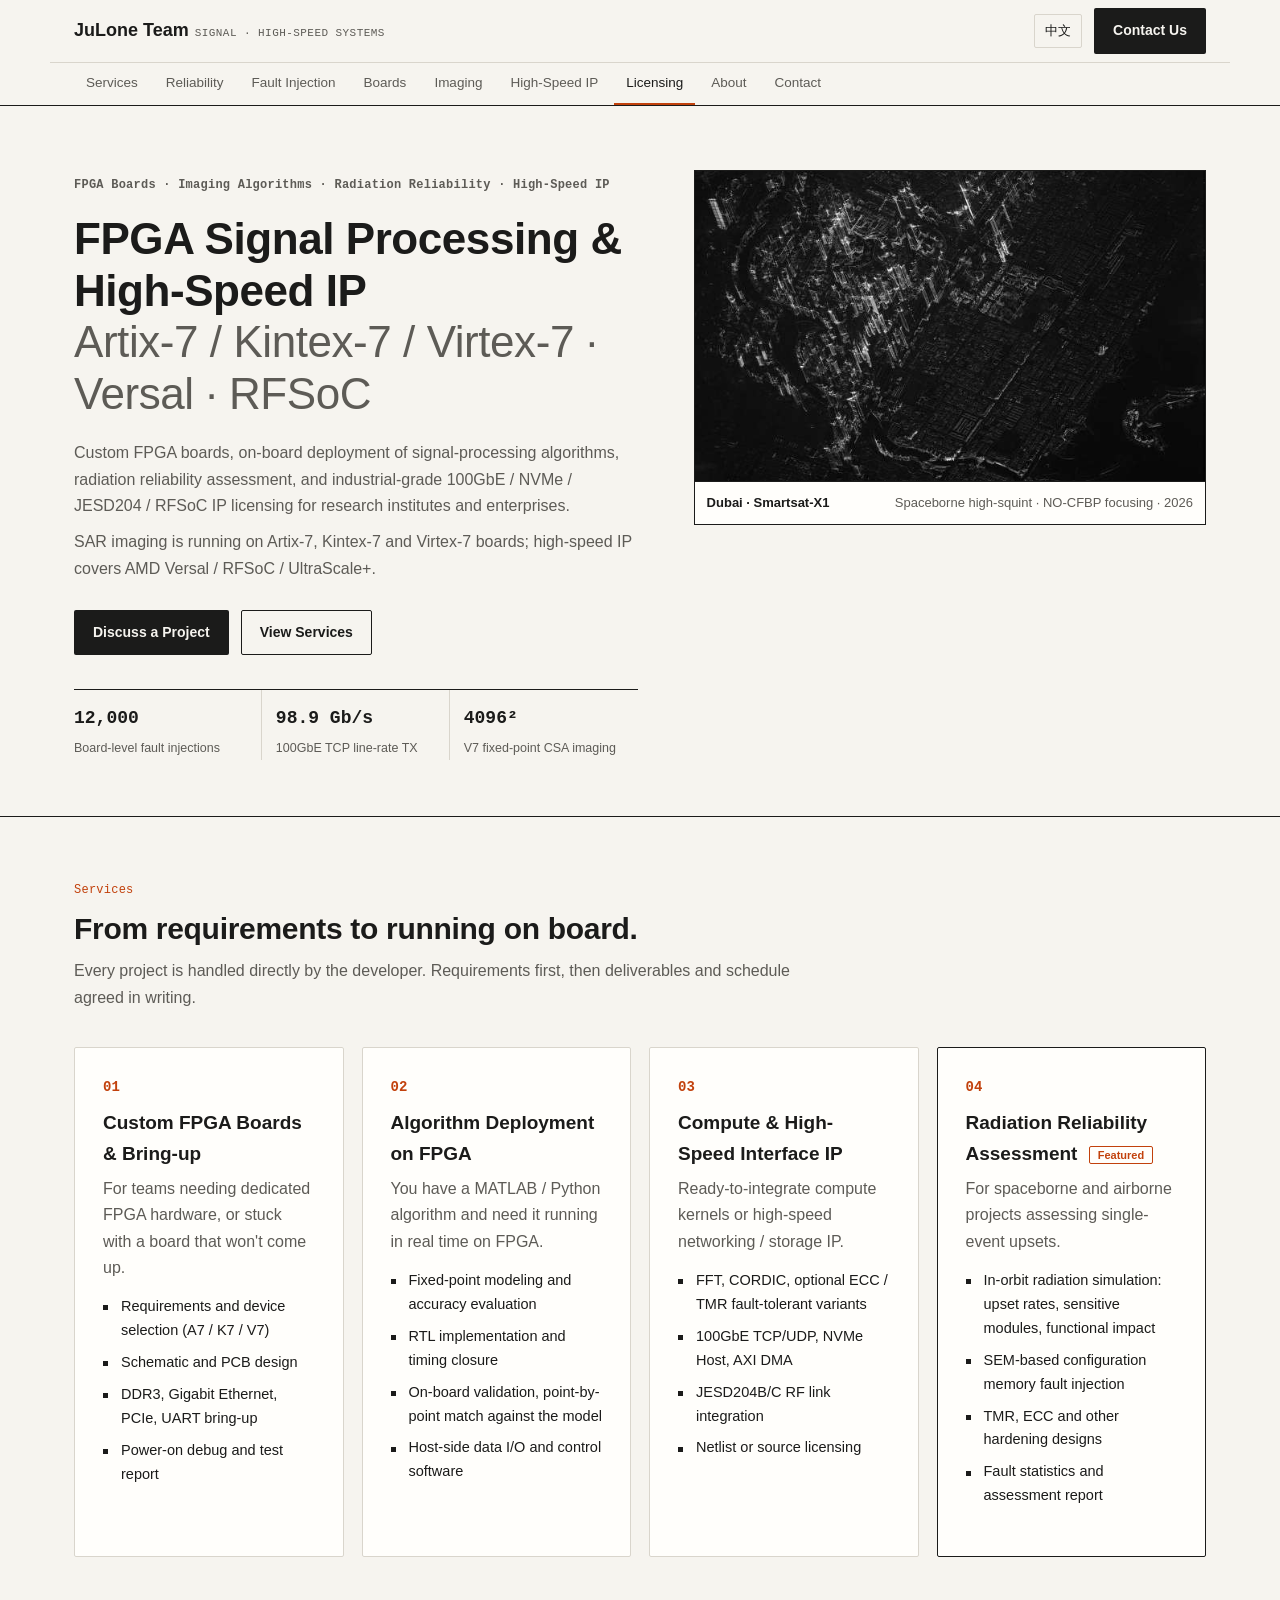
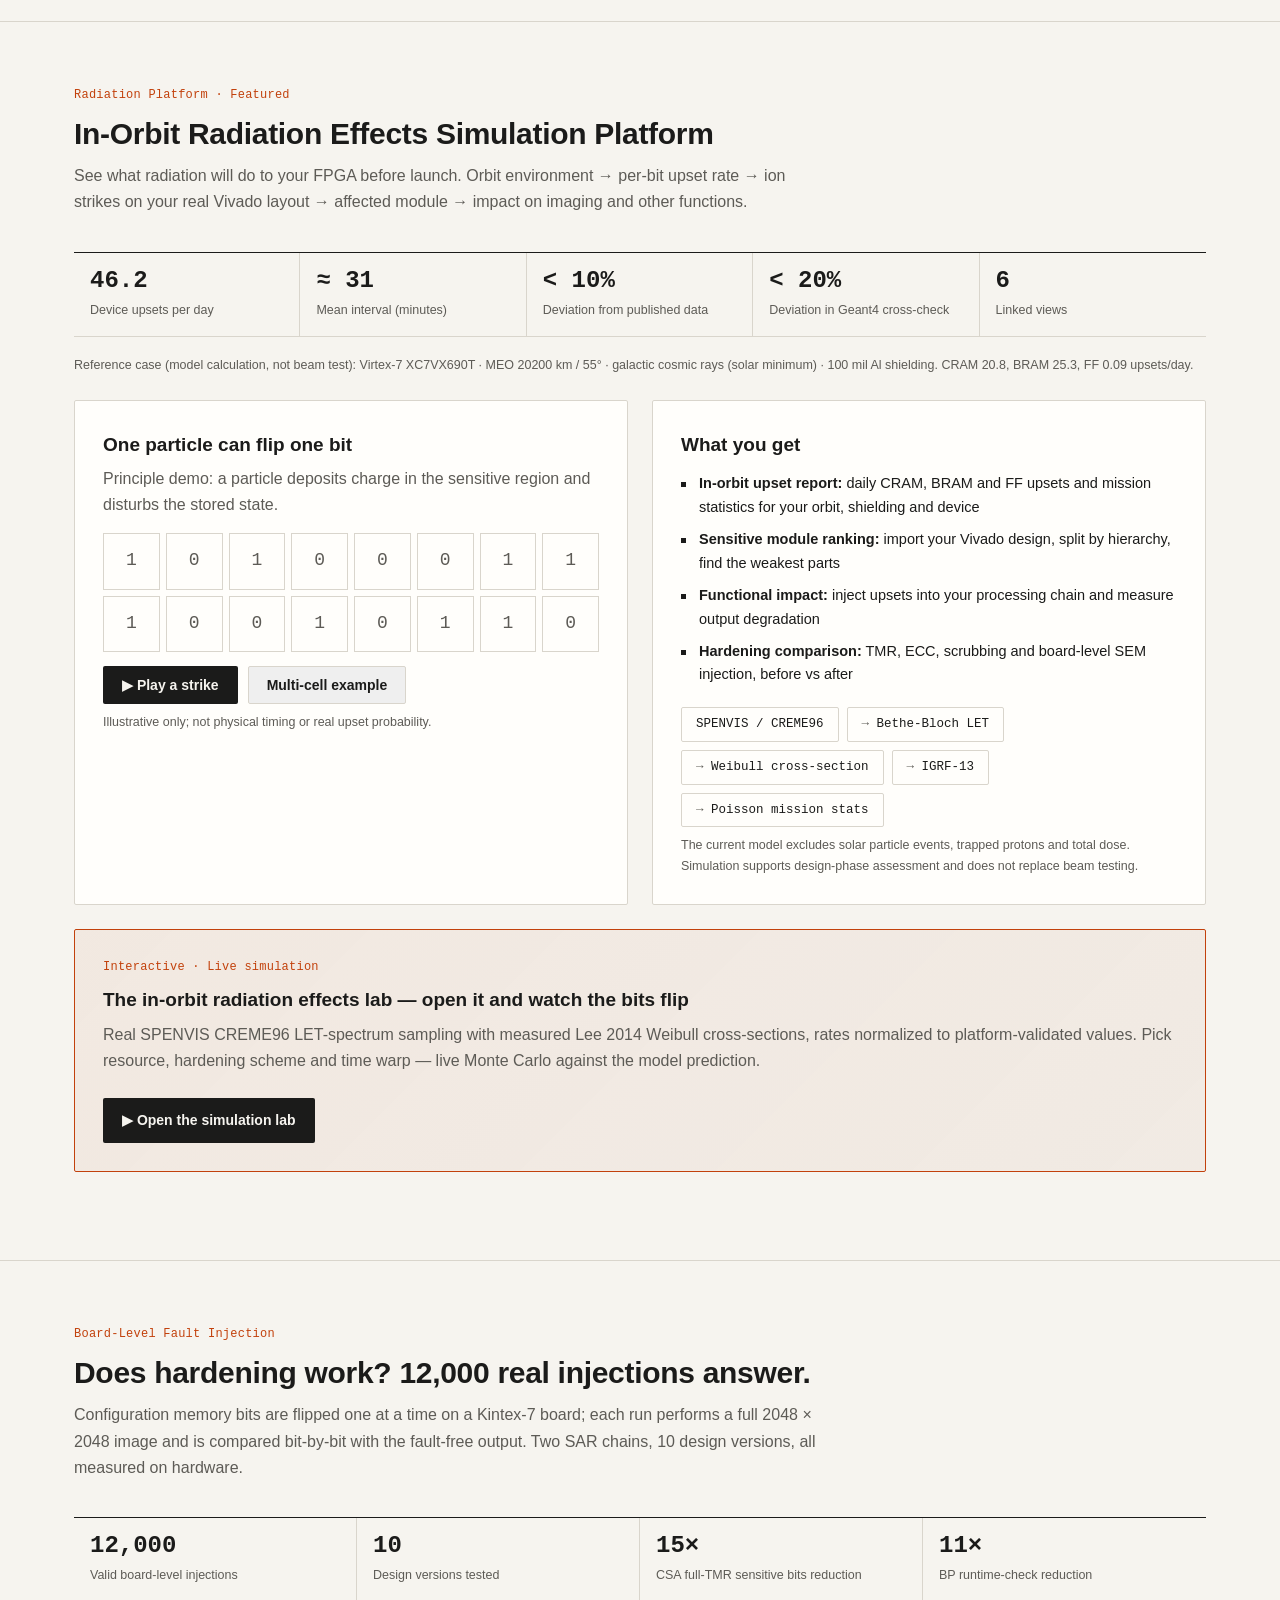
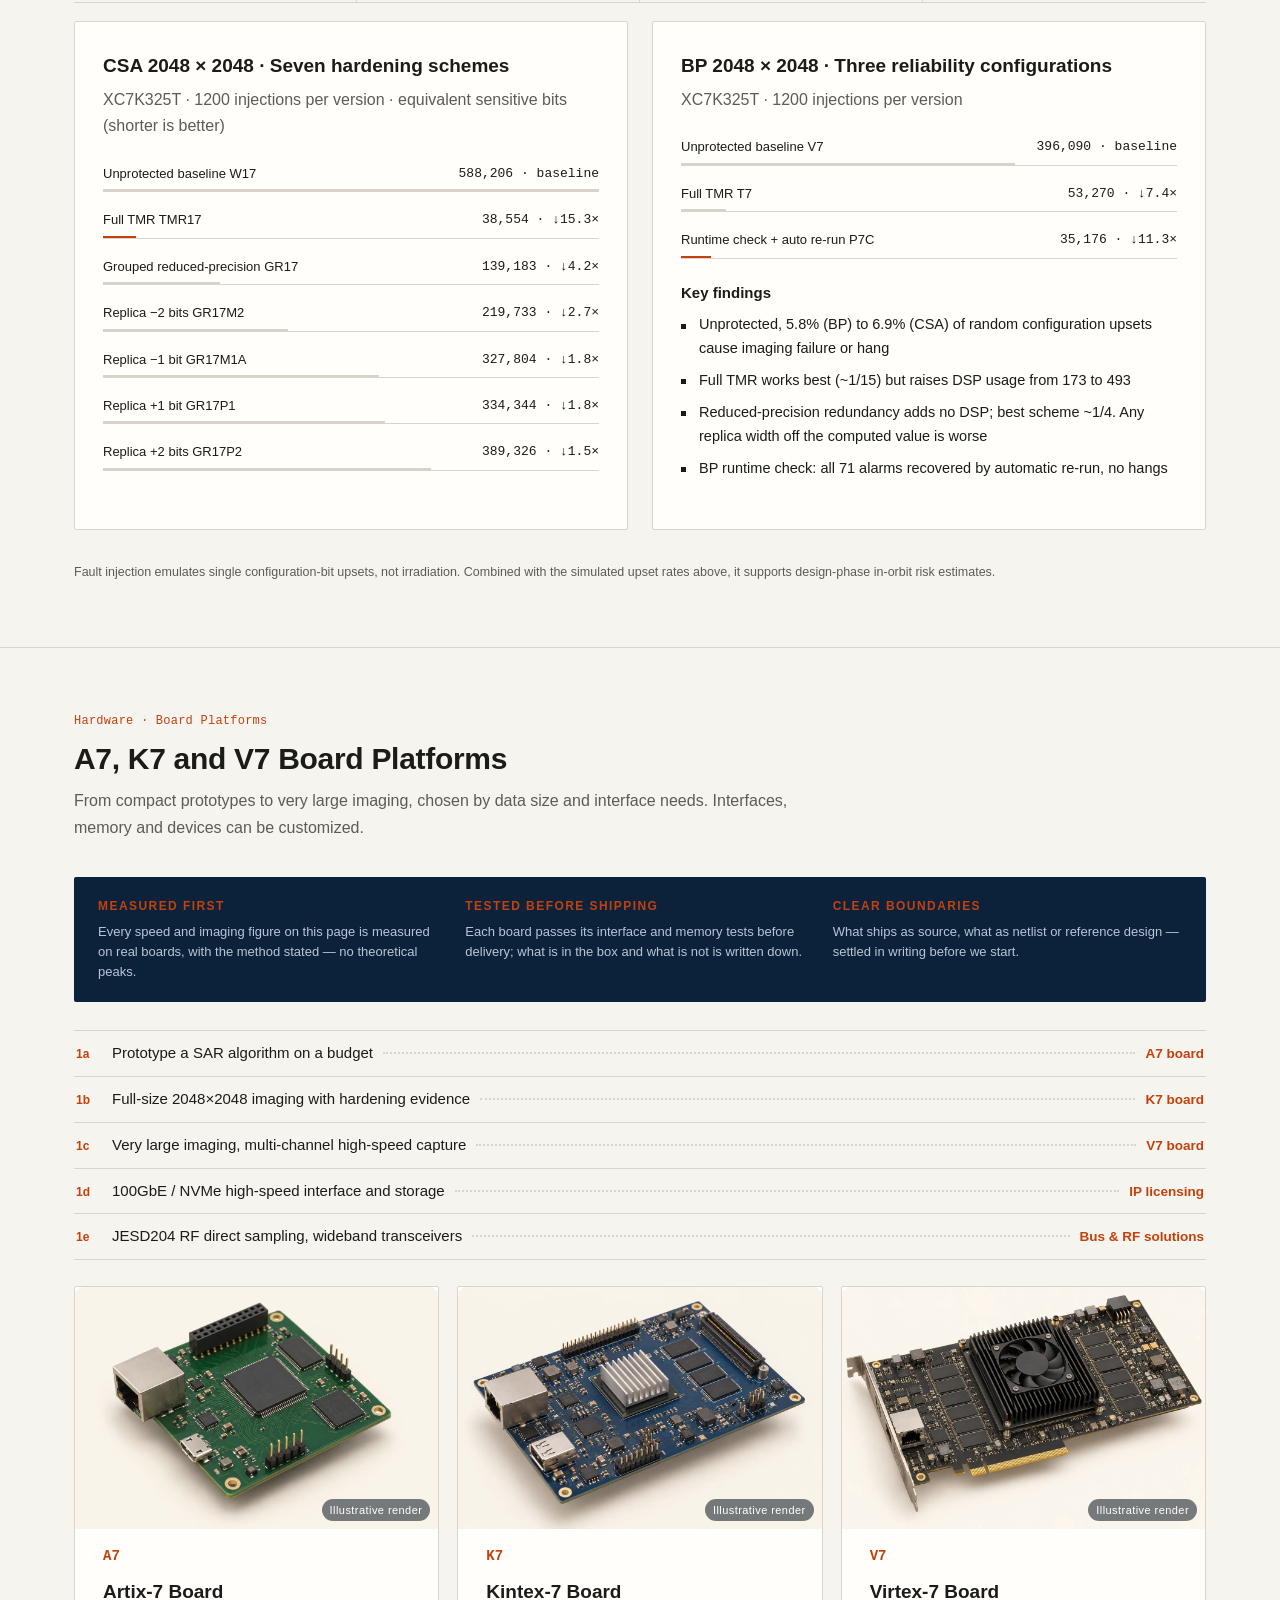
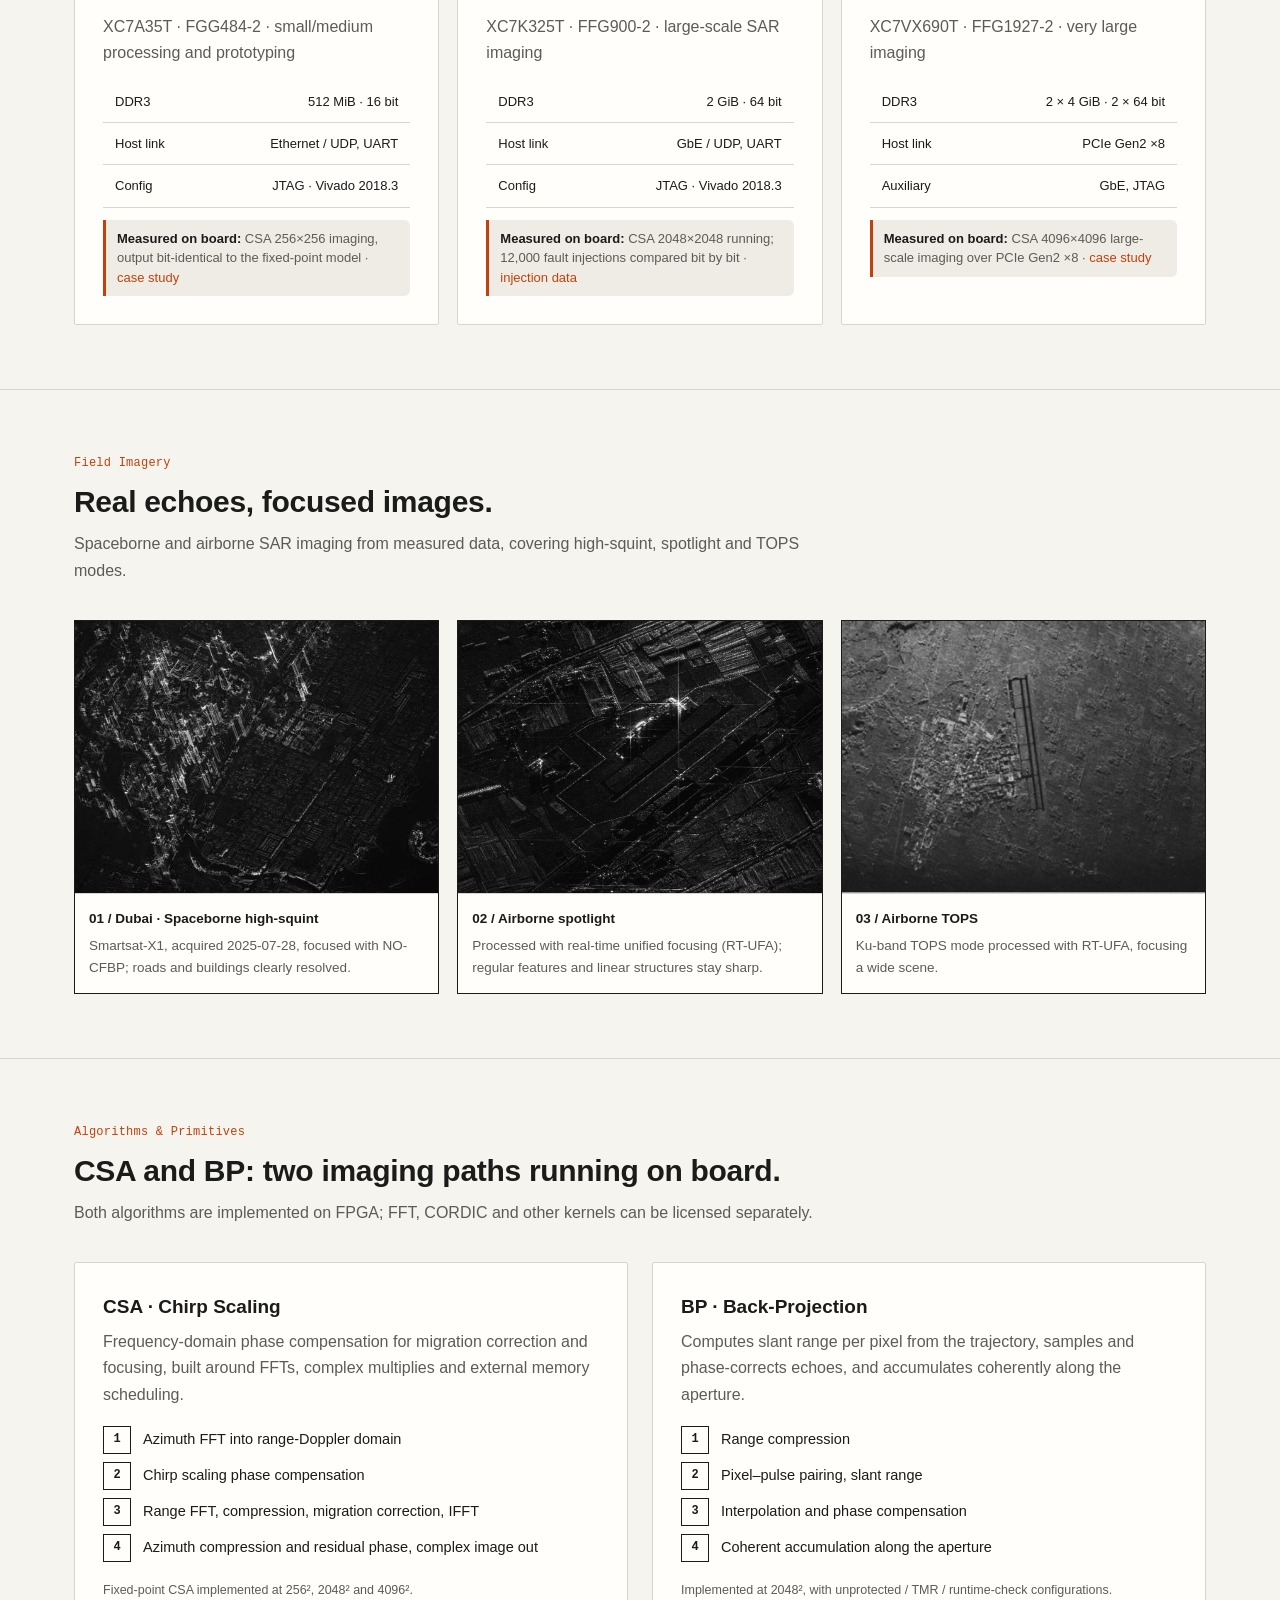
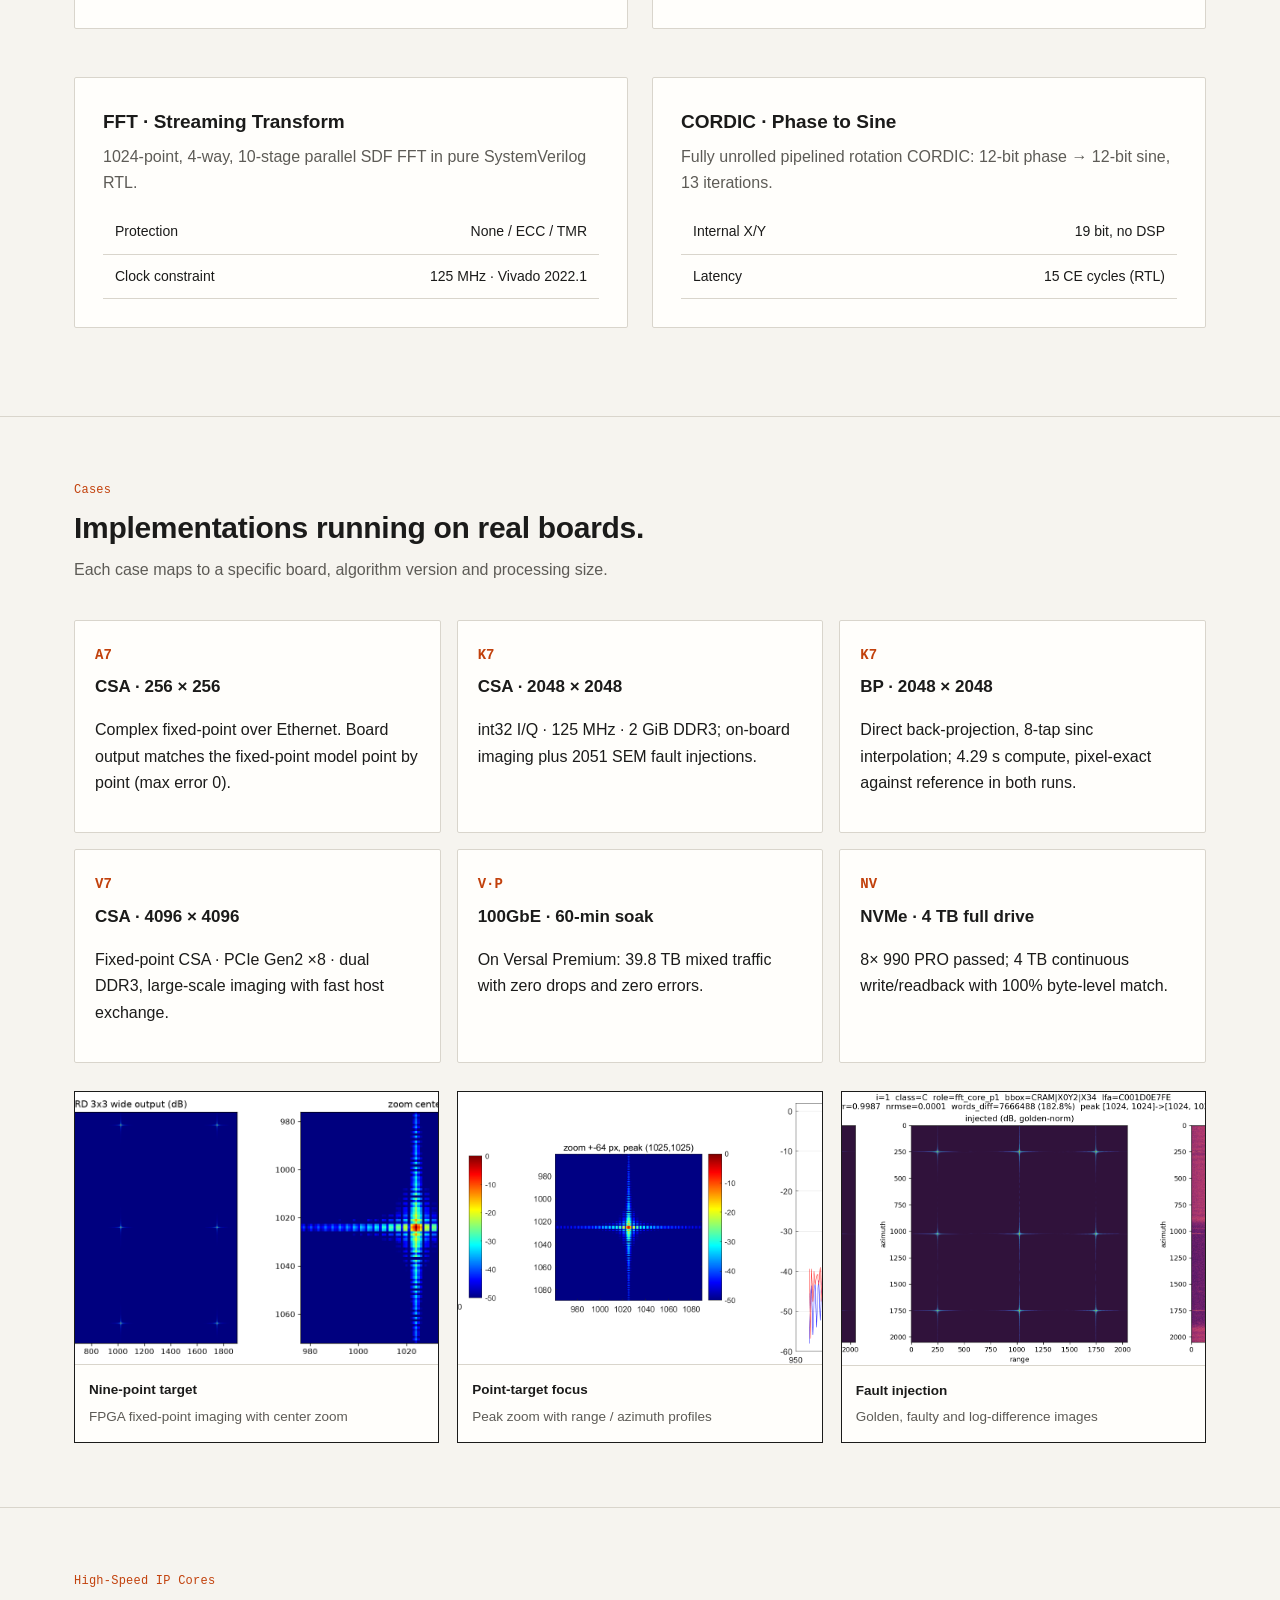
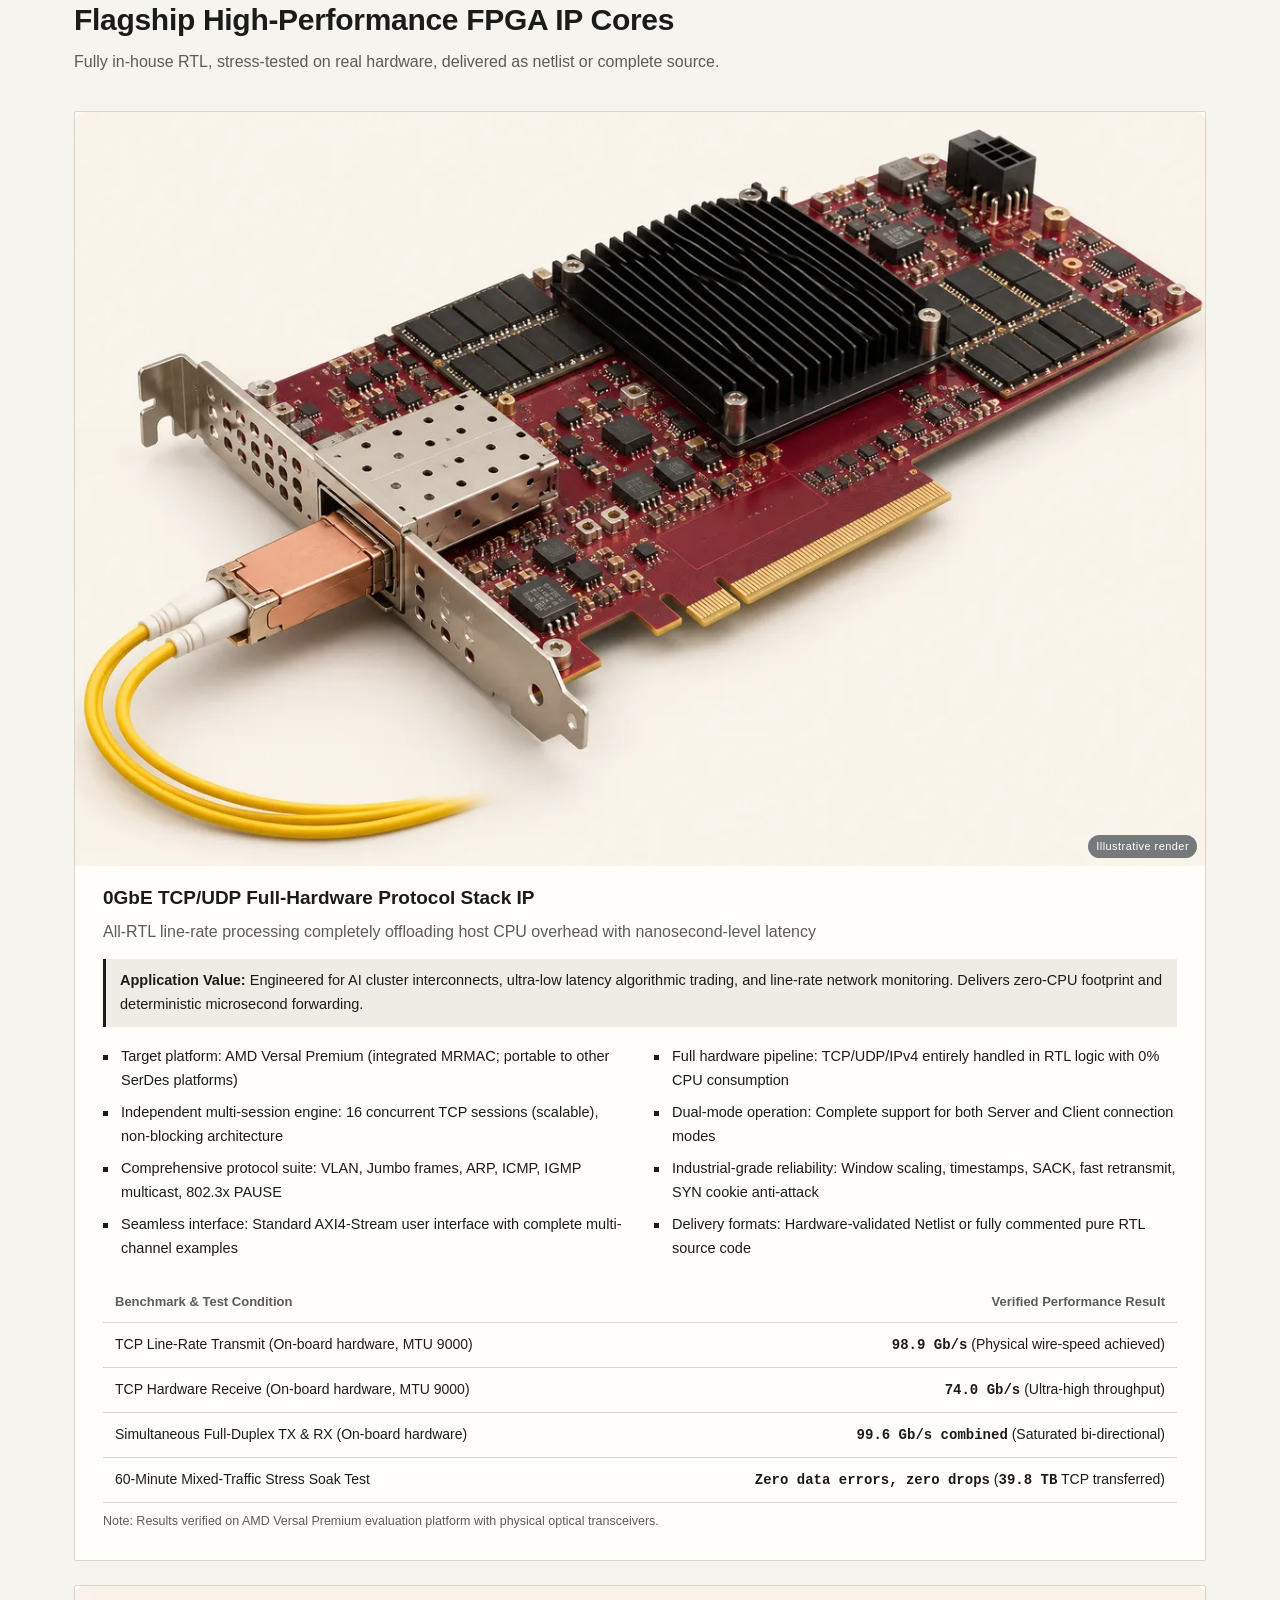
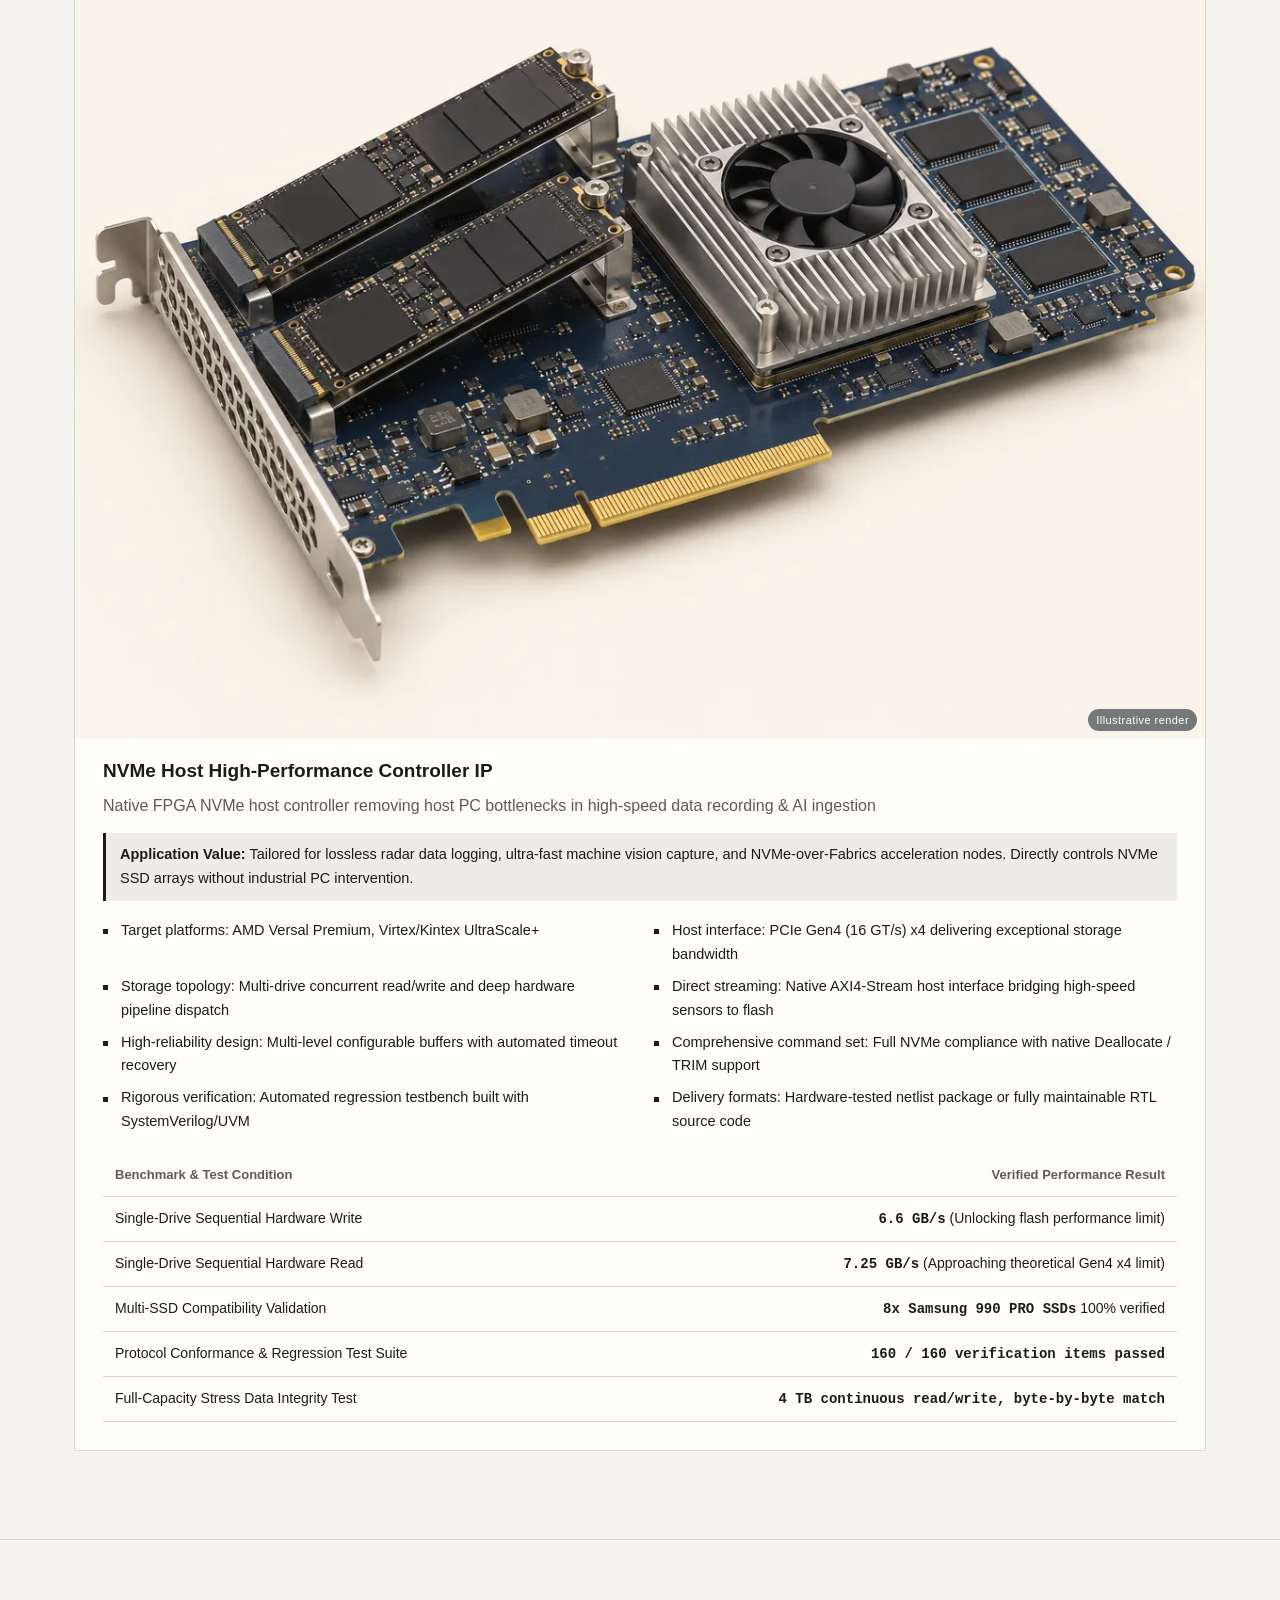
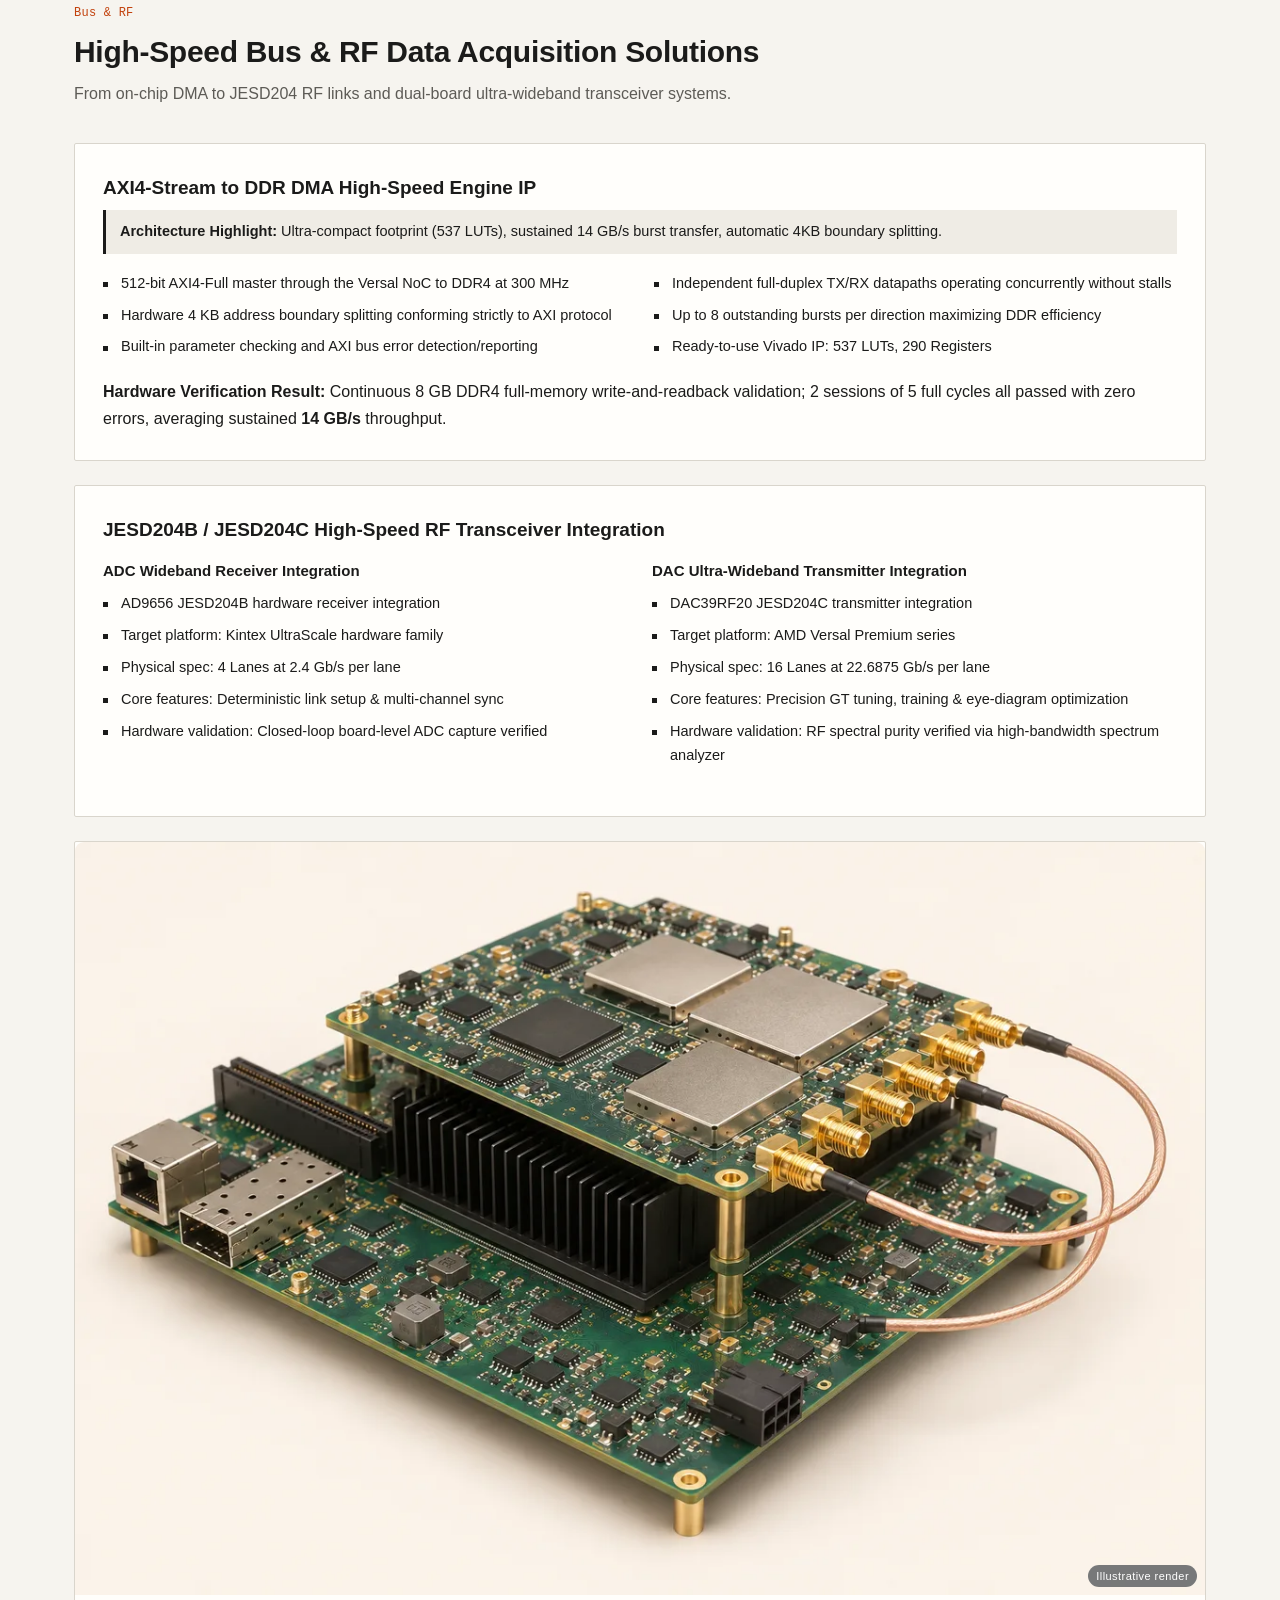
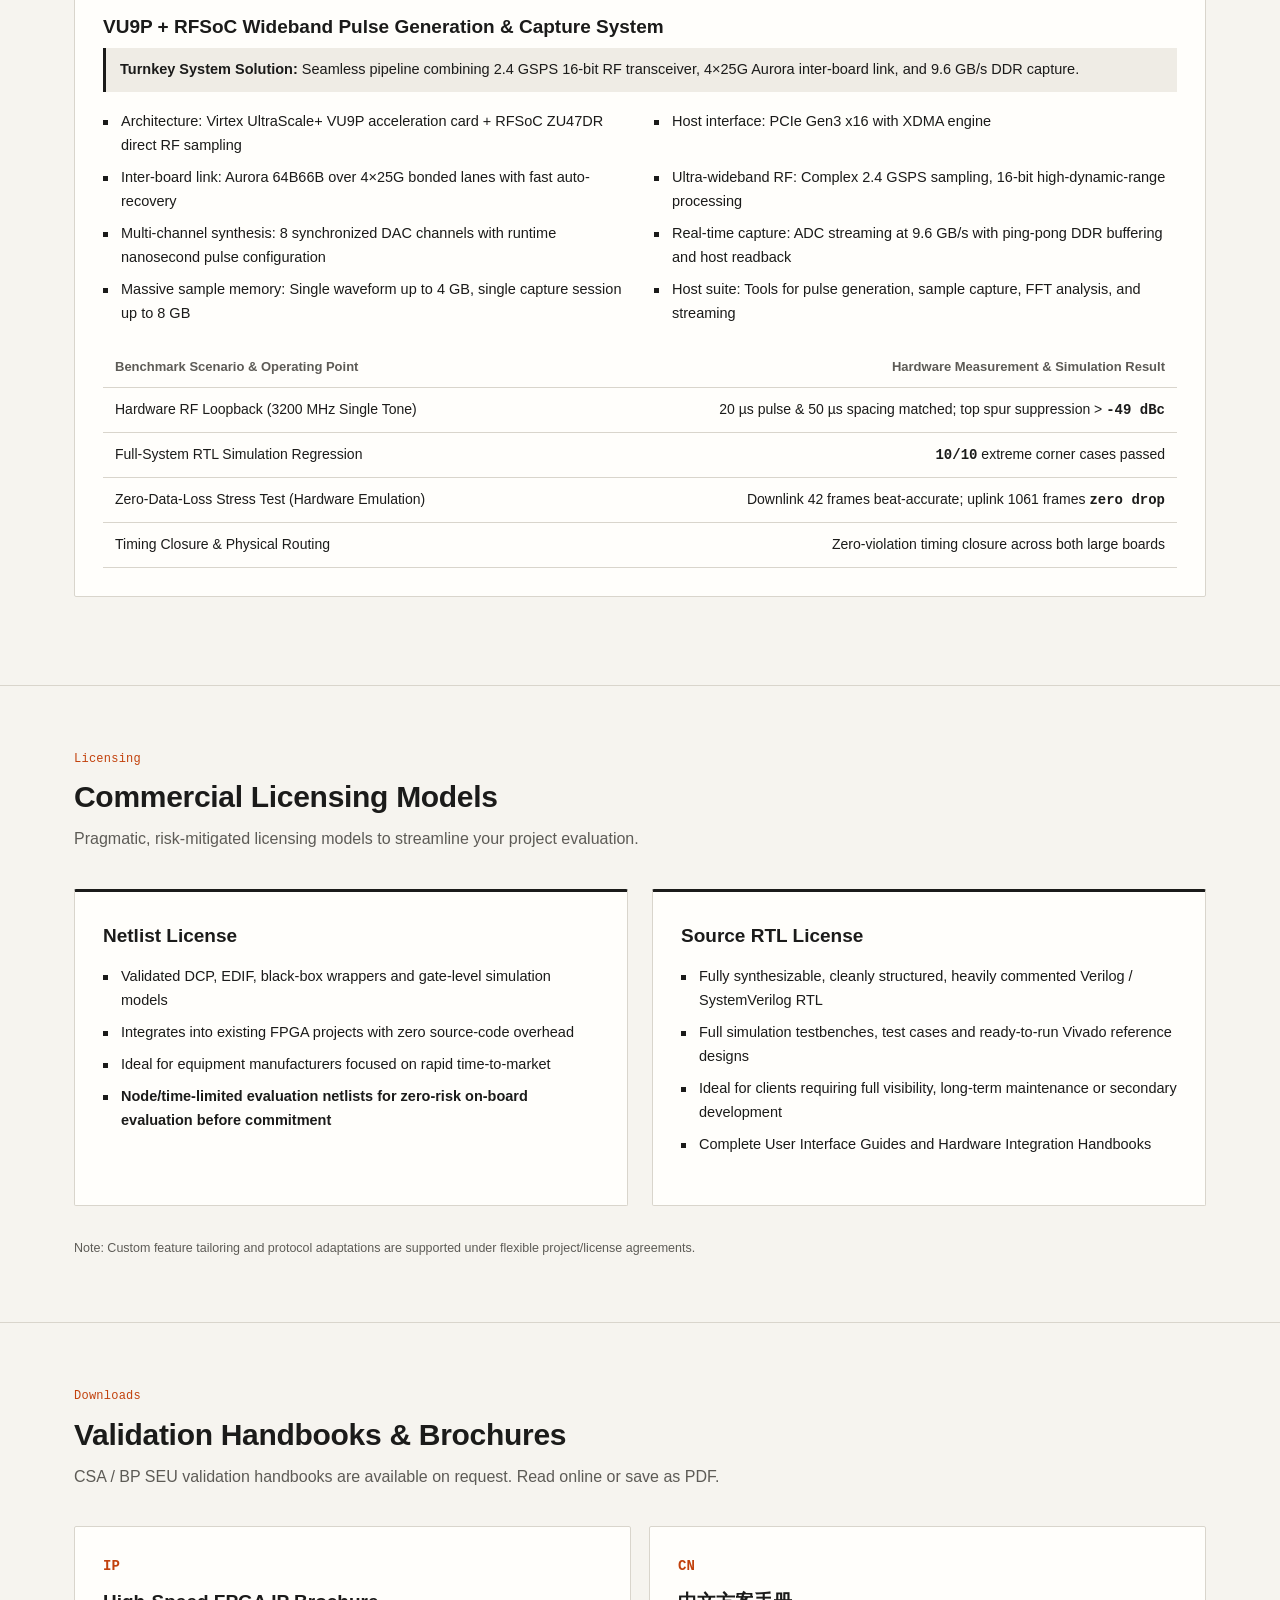
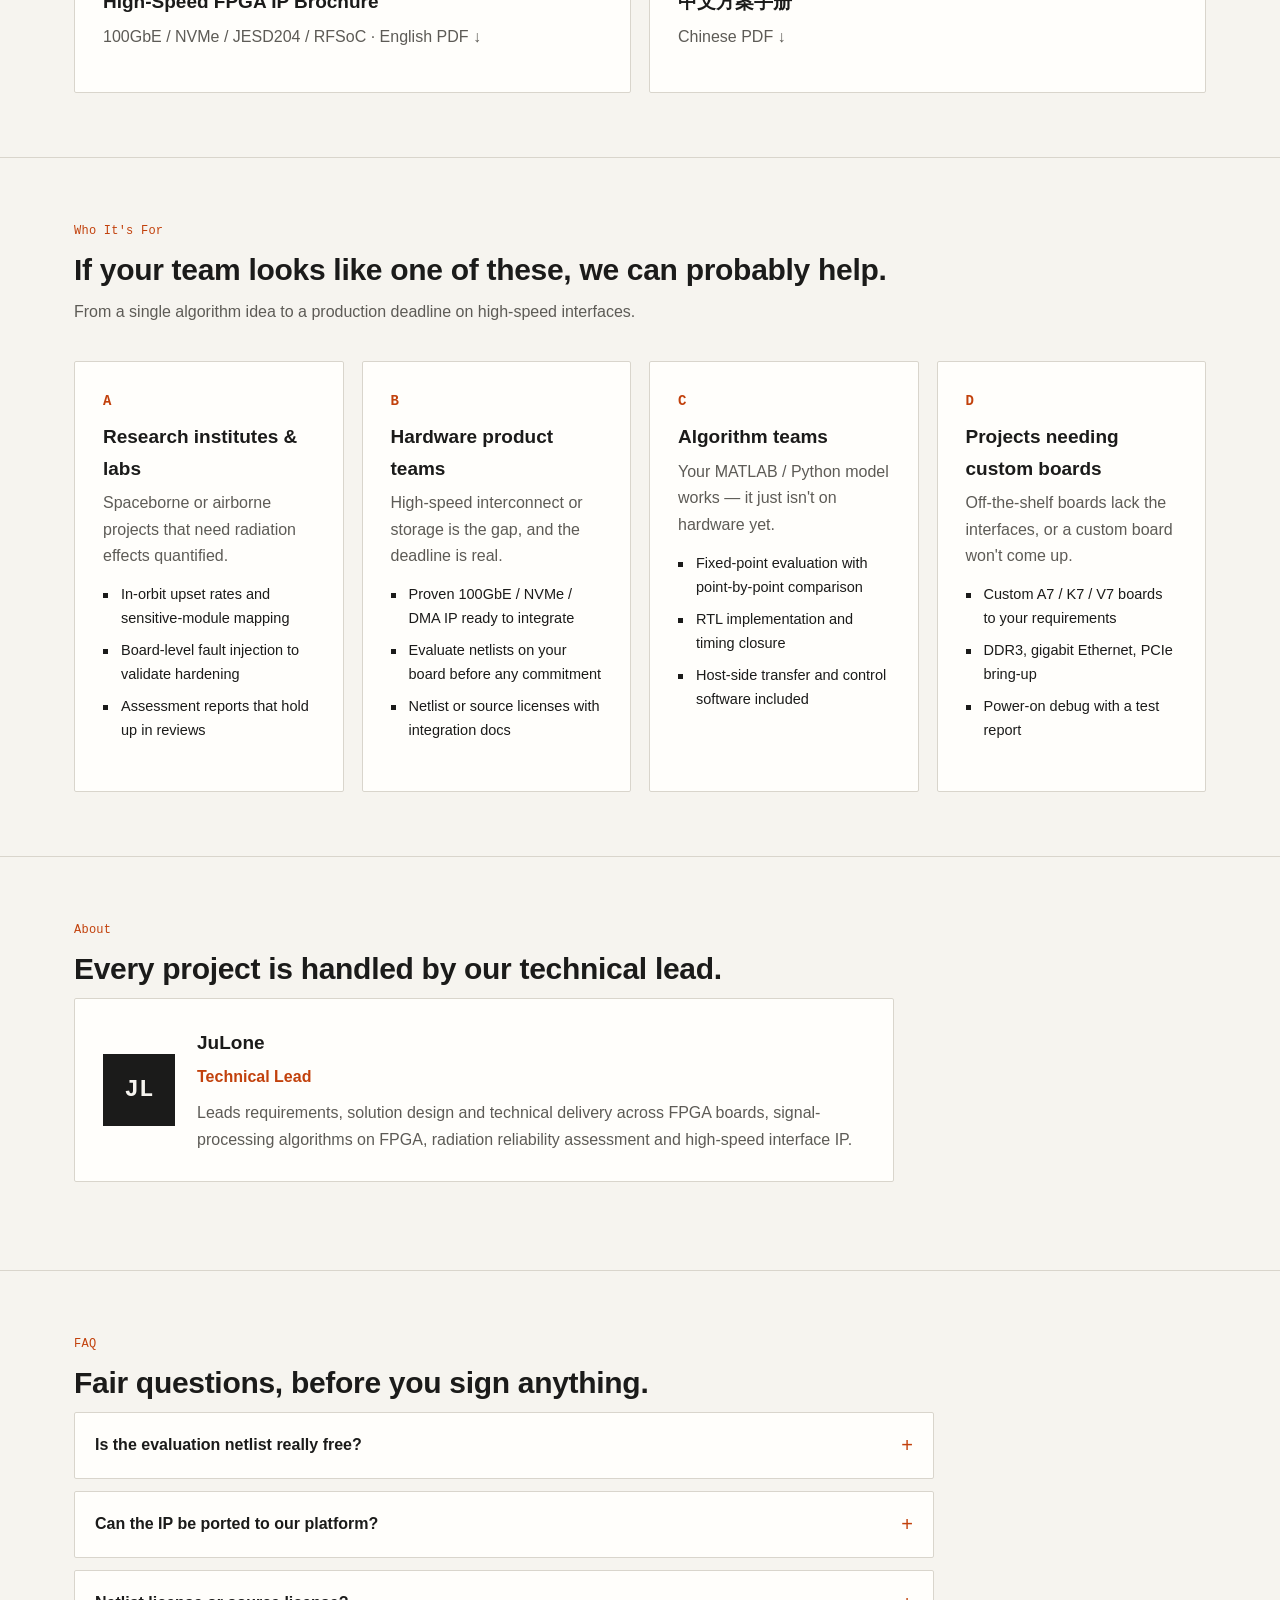
==== commit 1d0d1bdc: "Add illustrative renders to 100GbE, NVMe and VU9P+RFSoC cards Every hardware-centric card now carrie" ====
--- a/index_en.html
+++ b/index_en.html
@@ -644,7 +644,8 @@
     <p class="lead">Fully in-house RTL, stress-tested on real hardware, delivered as netlist or complete source.</p>
 
     <article class="card">
-      <h3>100GbE TCP/UDP Full-Hardware Protocol Stack IP</h3>
+      <figure class="bimg"><img src="assets/boards/100gbe-render.webp" alt="validation platform illustrative render" loading="lazy"><figcaption>Illustrative render</figcaption></figure>
+      <h3>0GbE TCP/UDP Full-Hardware Protocol Stack IP</h3>
       <p class="tag">All-RTL line-rate processing completely offloading host CPU overhead with nanosecond-level latency</p>
       <div class="value"><b>Application Value:</b> Engineered for AI cluster interconnects, ultra-low latency algorithmic trading, and line-rate network monitoring. Delivers zero-CPU footprint and deterministic microsecond forwarding.</div>
       <ul class="feat">
@@ -668,7 +669,8 @@
     </article>
 
     <article class="card" id="nvme">
-      <h3>NVMe Host High-Performance Controller IP</h3>
+      <figure class="bimg"><img src="assets/boards/nvme-render.webp" alt="validation platform illustrative render" loading="lazy"><figcaption>Illustrative render</figcaption></figure>
+      <h3><h3>NVMe Host High-Performance Controller IP</h3>
       <p class="tag">Native FPGA NVMe host controller removing host PC bottlenecks in high-speed data recording &amp; AI ingestion</p>
       <div class="value"><b>Application Value:</b> Tailored for lossless radar data logging, ultra-fast machine vision capture, and NVMe-over-Fabrics acceleration nodes. Directly controls NVMe SSD arrays without industrial PC intervention.</div>
       <ul class="feat">
@@ -740,6 +742,7 @@
     </article>
 
     <article class="card">
+      <figure class="bimg"><img src="assets/boards/rfsoc-render.webp" alt="validation platform illustrative render" loading="lazy"><figcaption>Illustrative render</figcaption></figure>
       <h3>VU9P + RFSoC Wideband Pulse Generation &amp; Capture System</h3>
       <div class="value"><b>Turnkey System Solution:</b> Seamless pipeline combining 2.4 GSPS 16-bit RF transceiver, 4×25G Aurora inter-board link, and 9.6 GB/s DDR capture.</div>
       <ul class="feat">
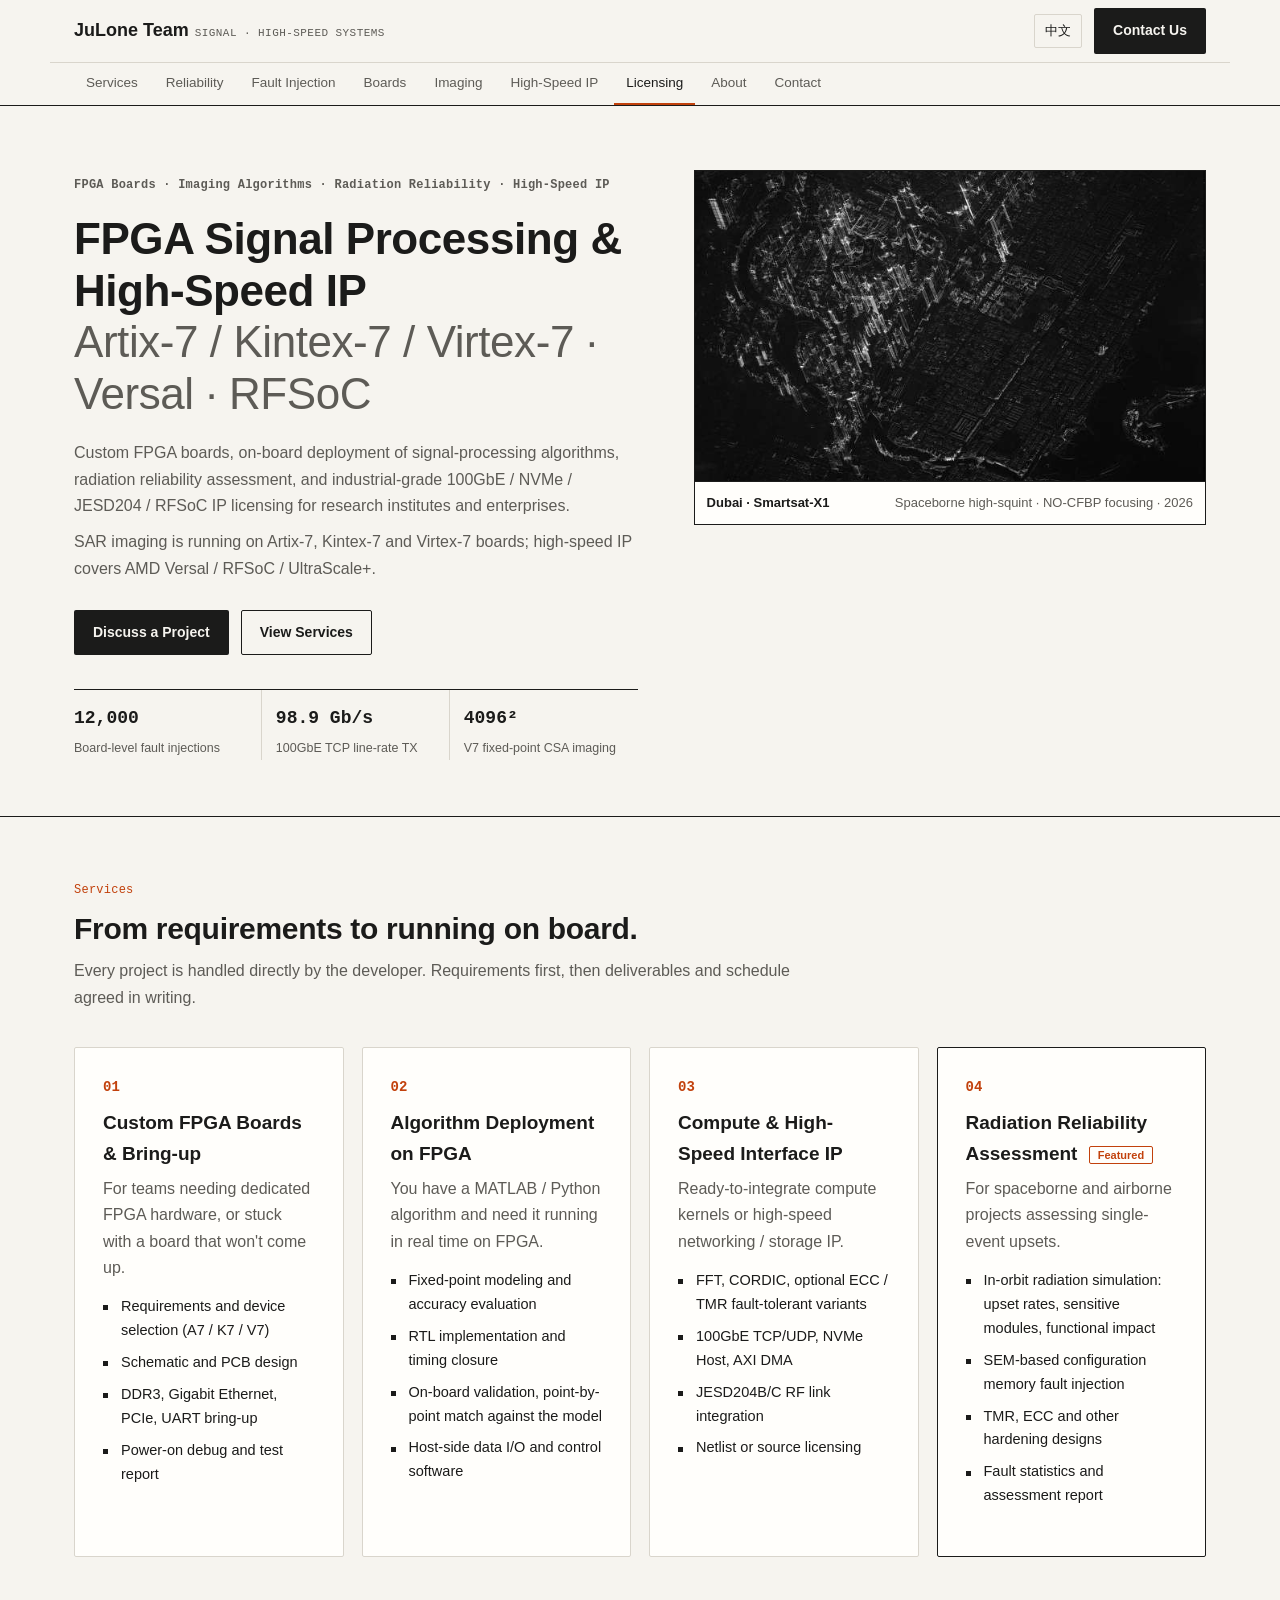
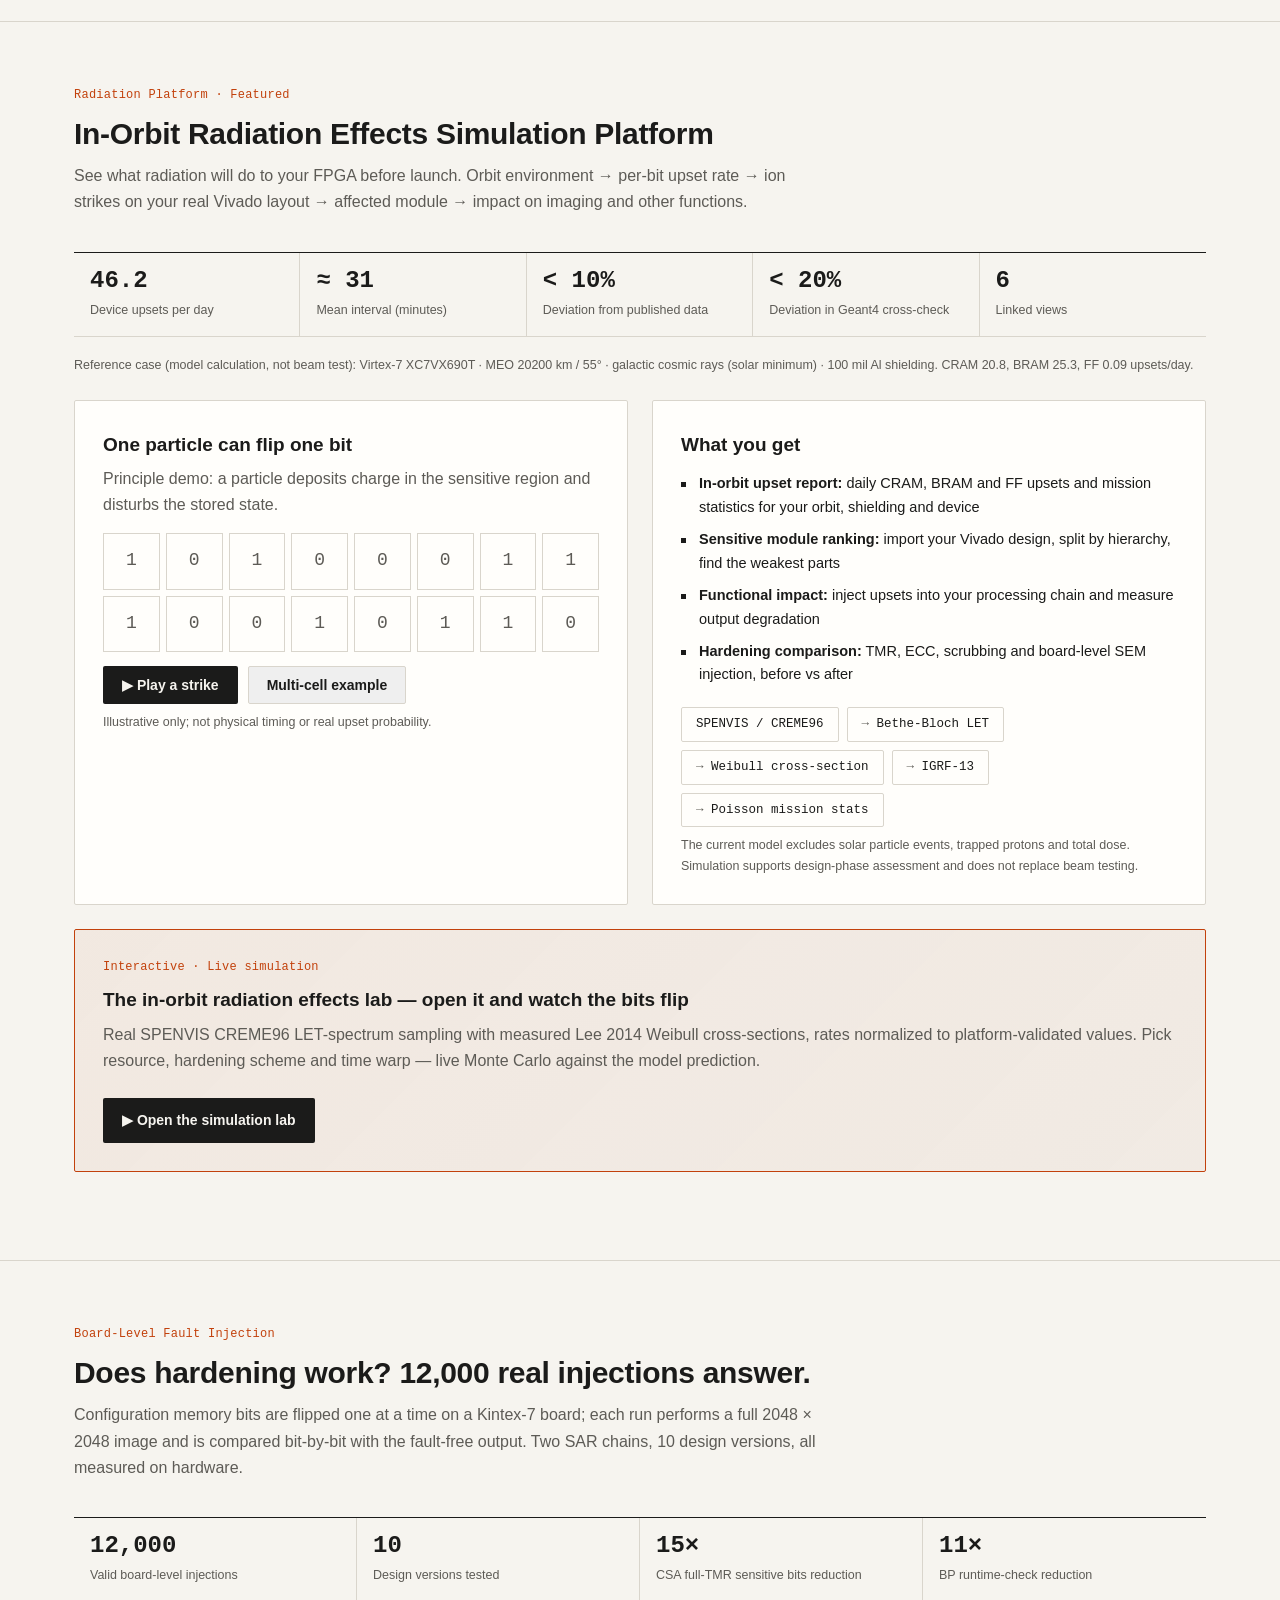
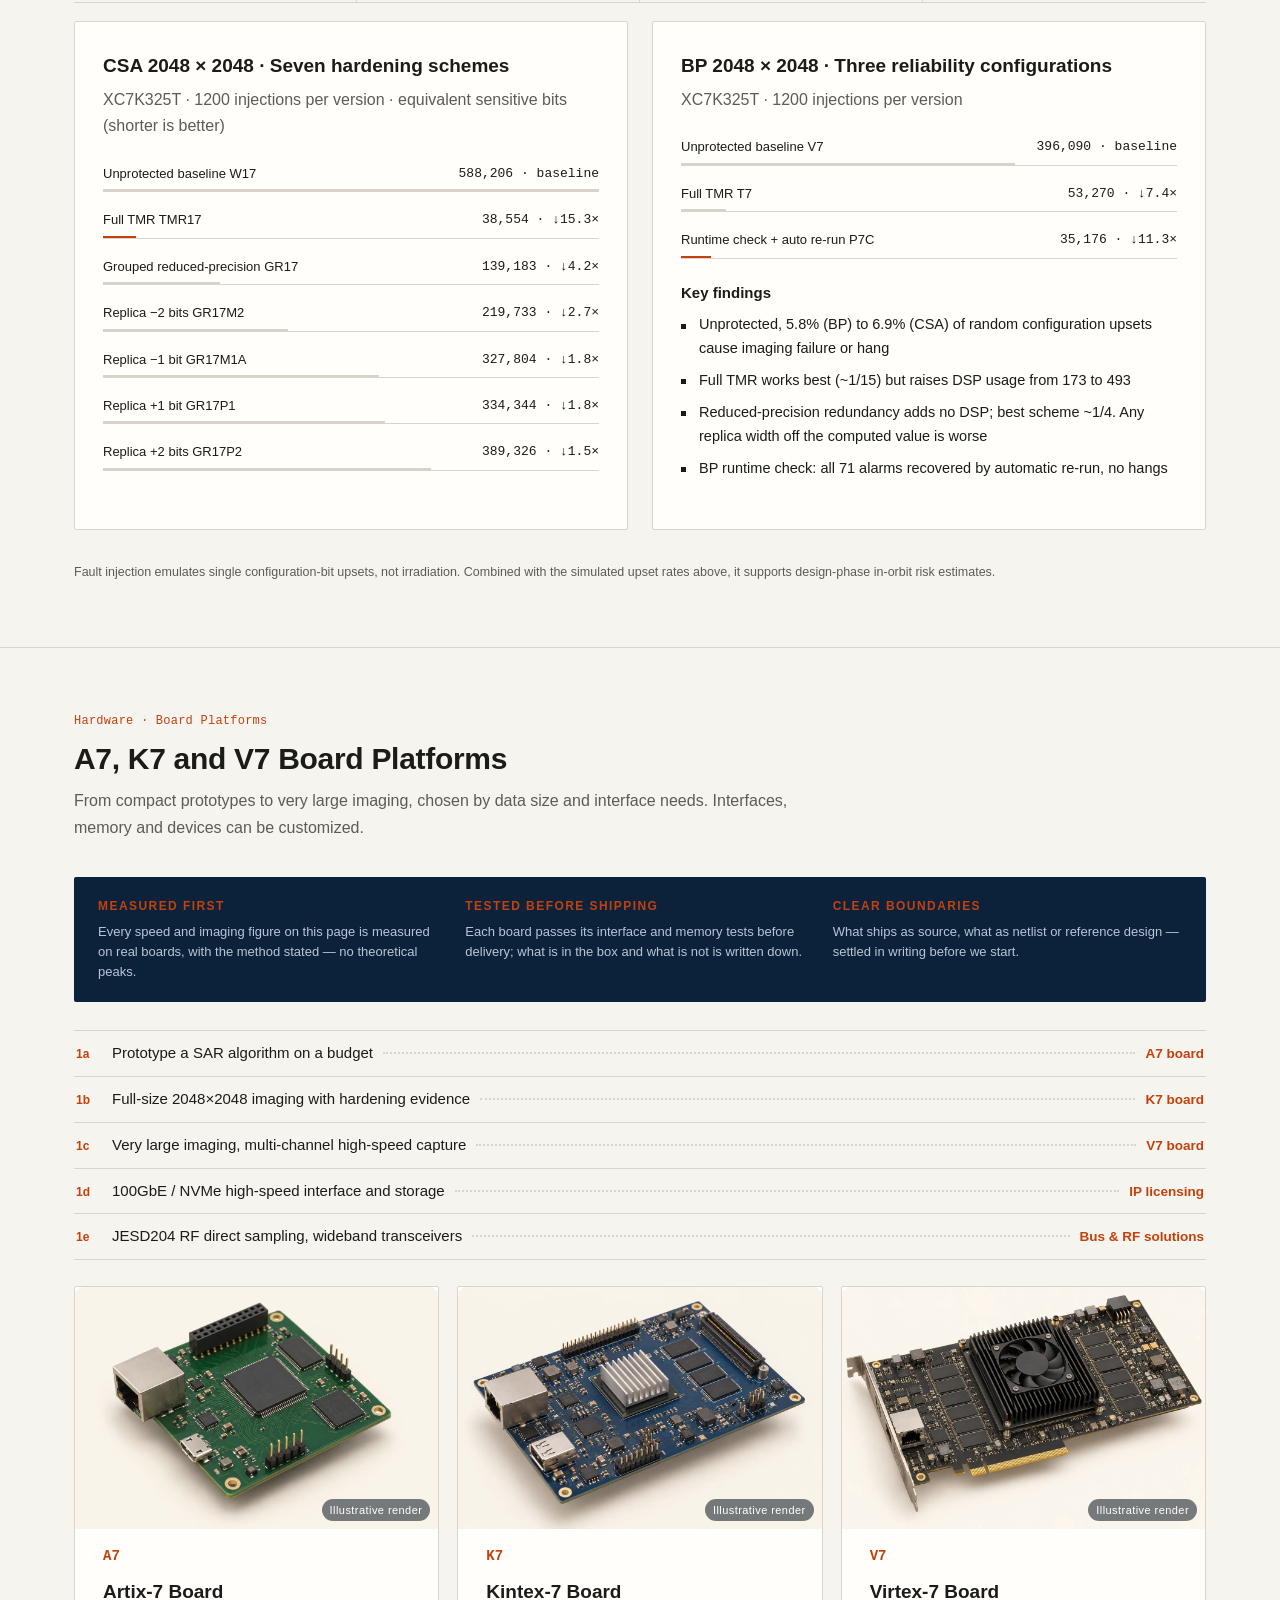
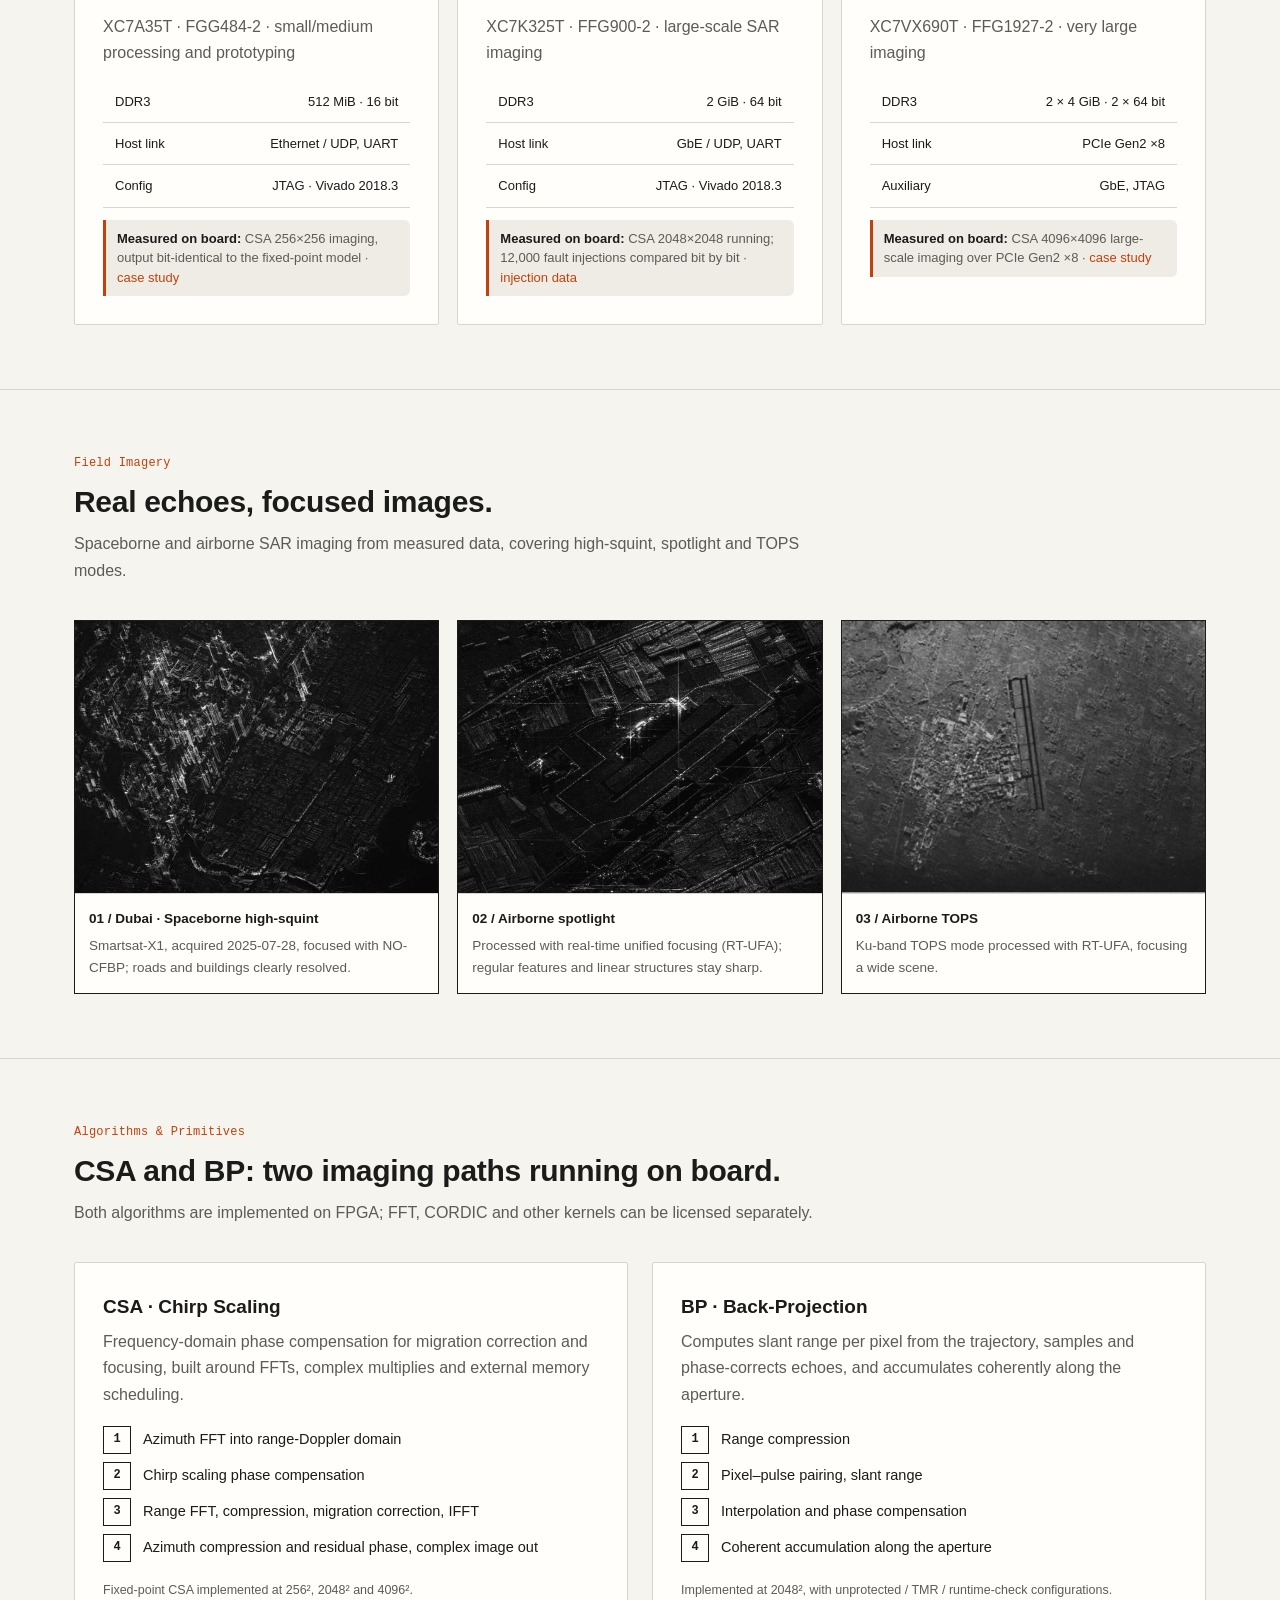
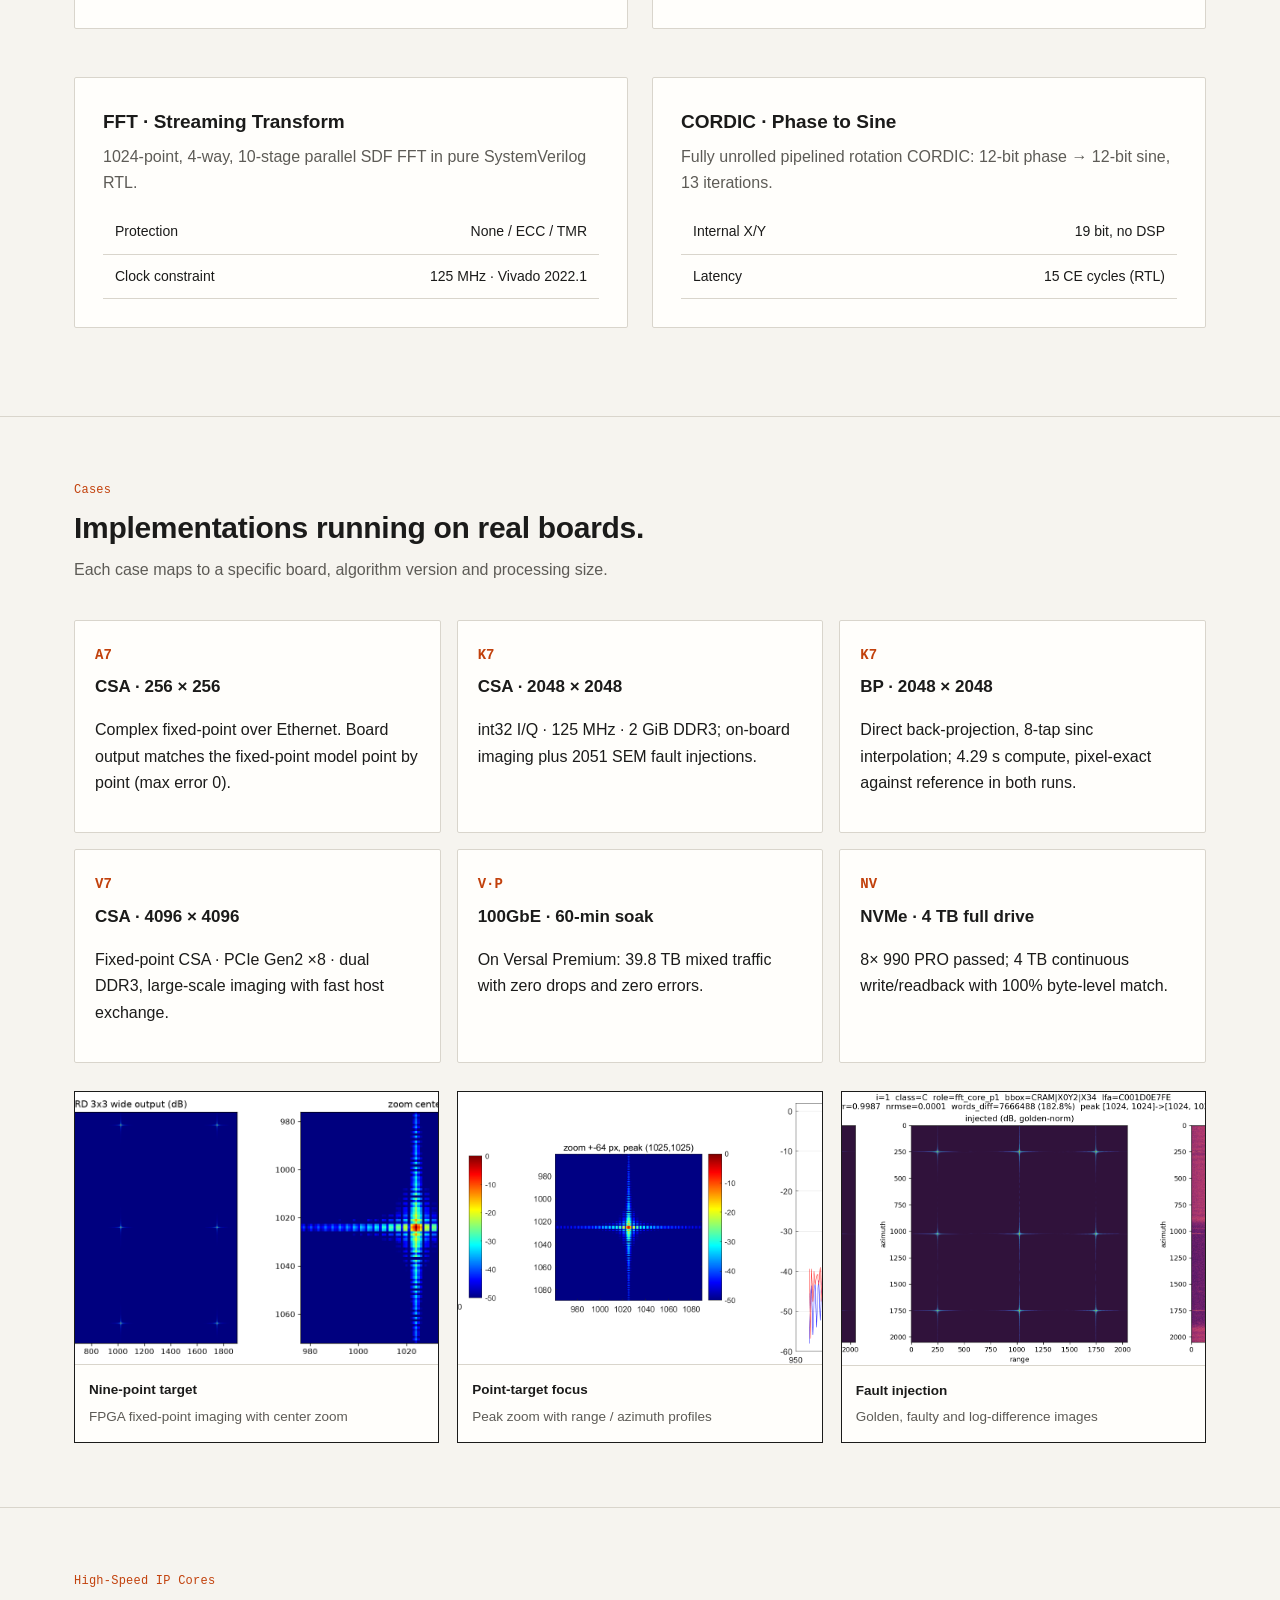
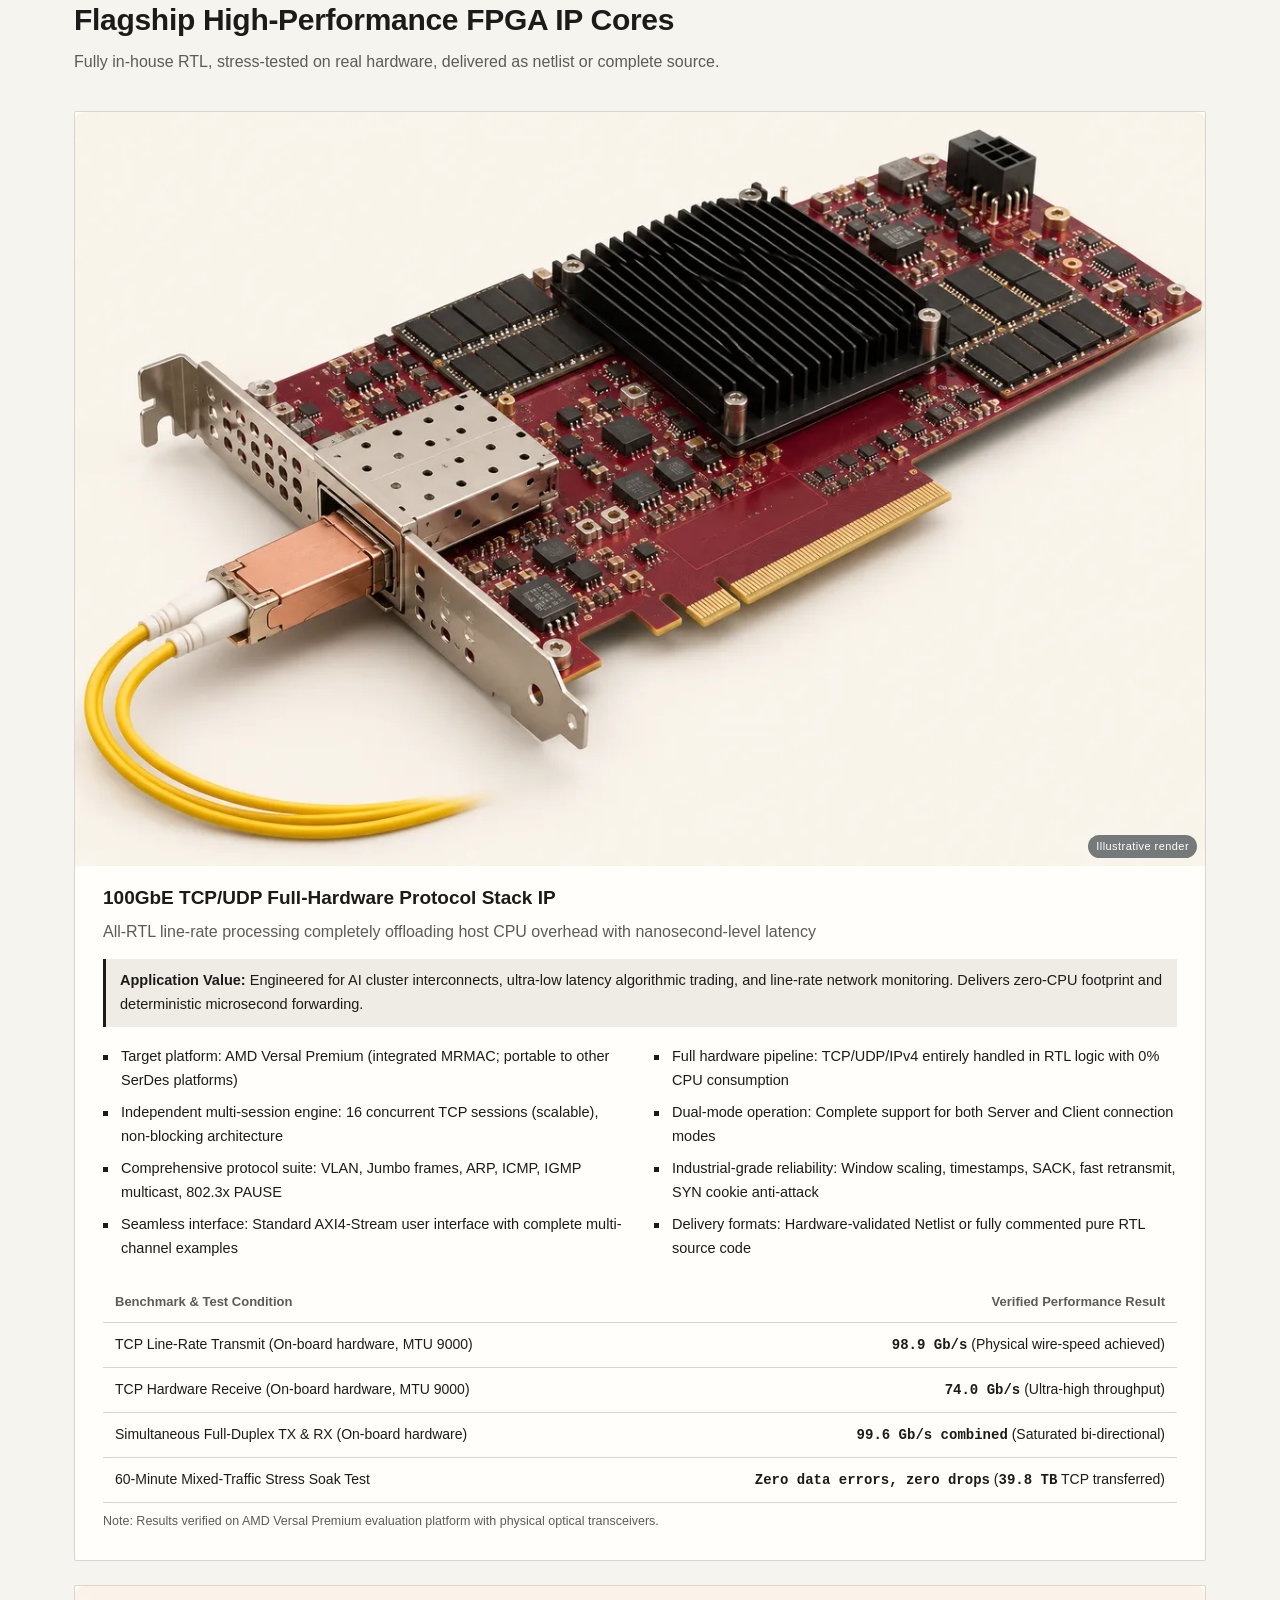
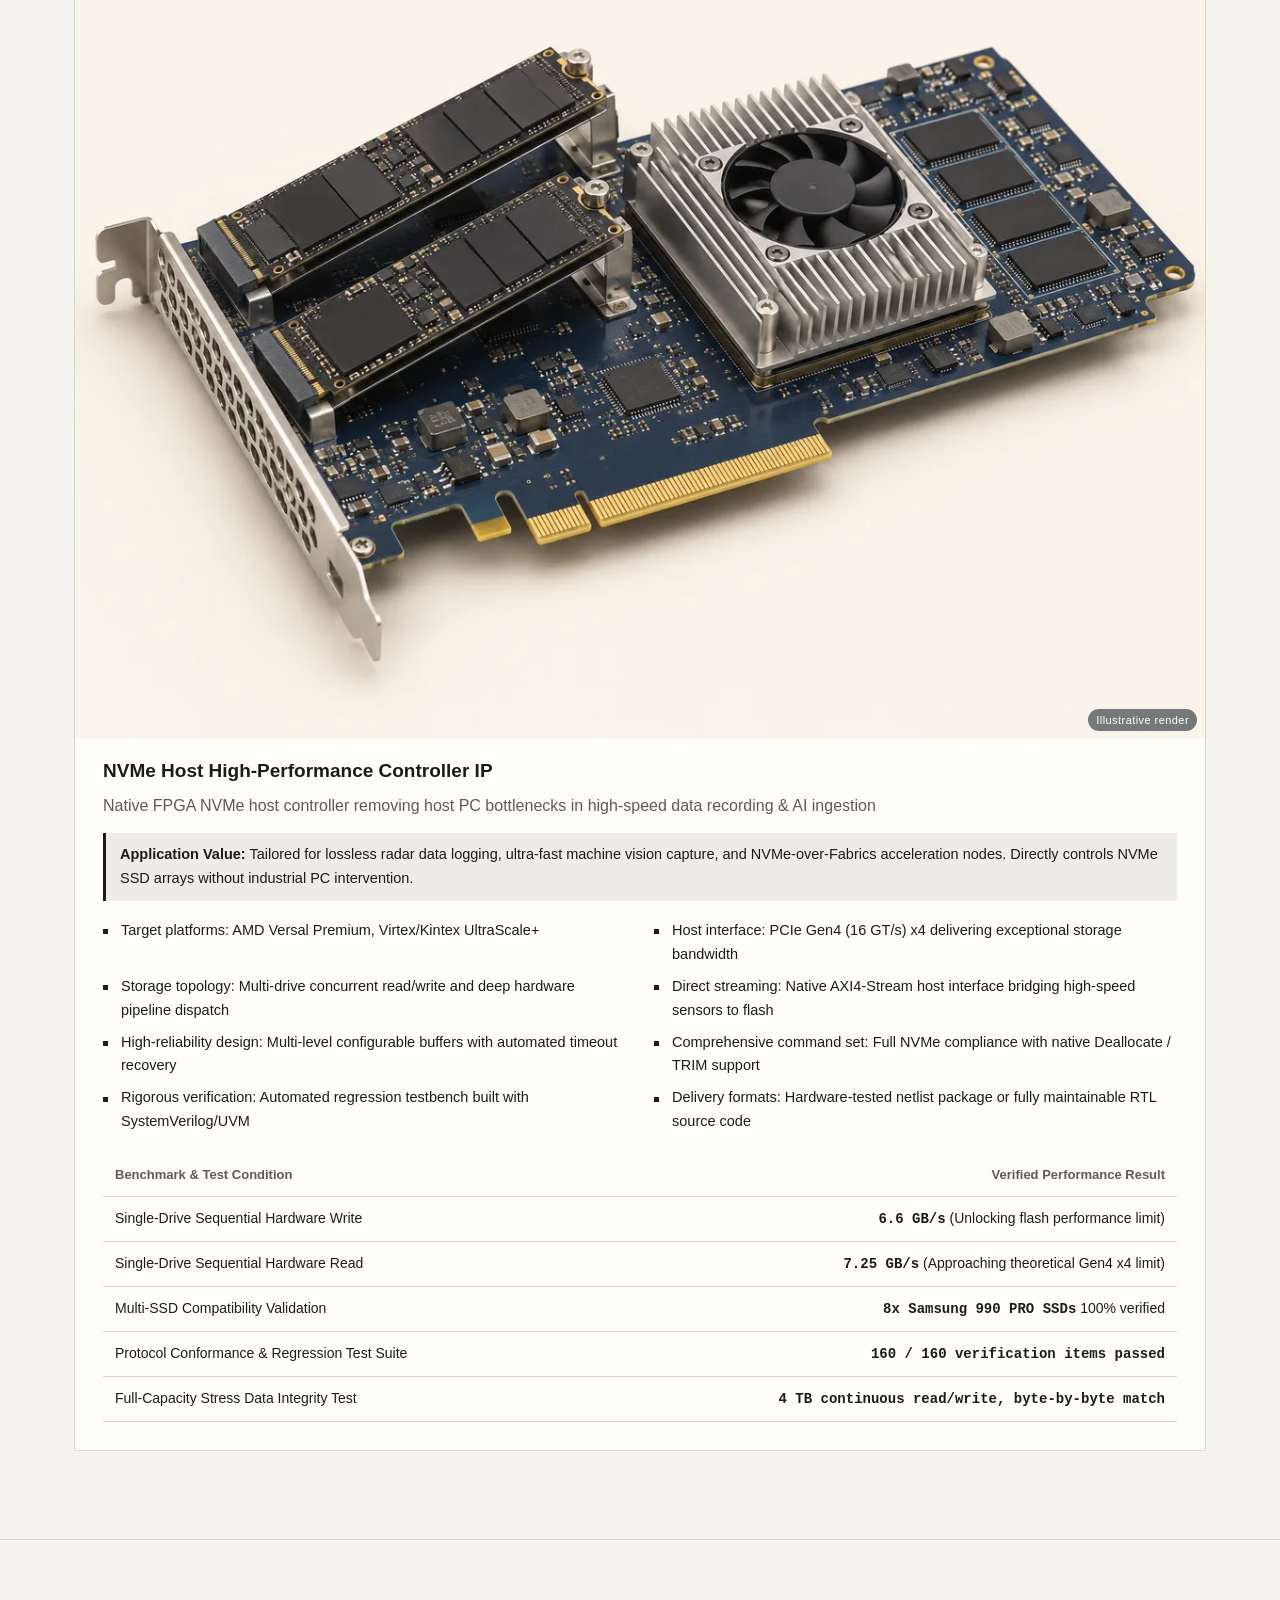
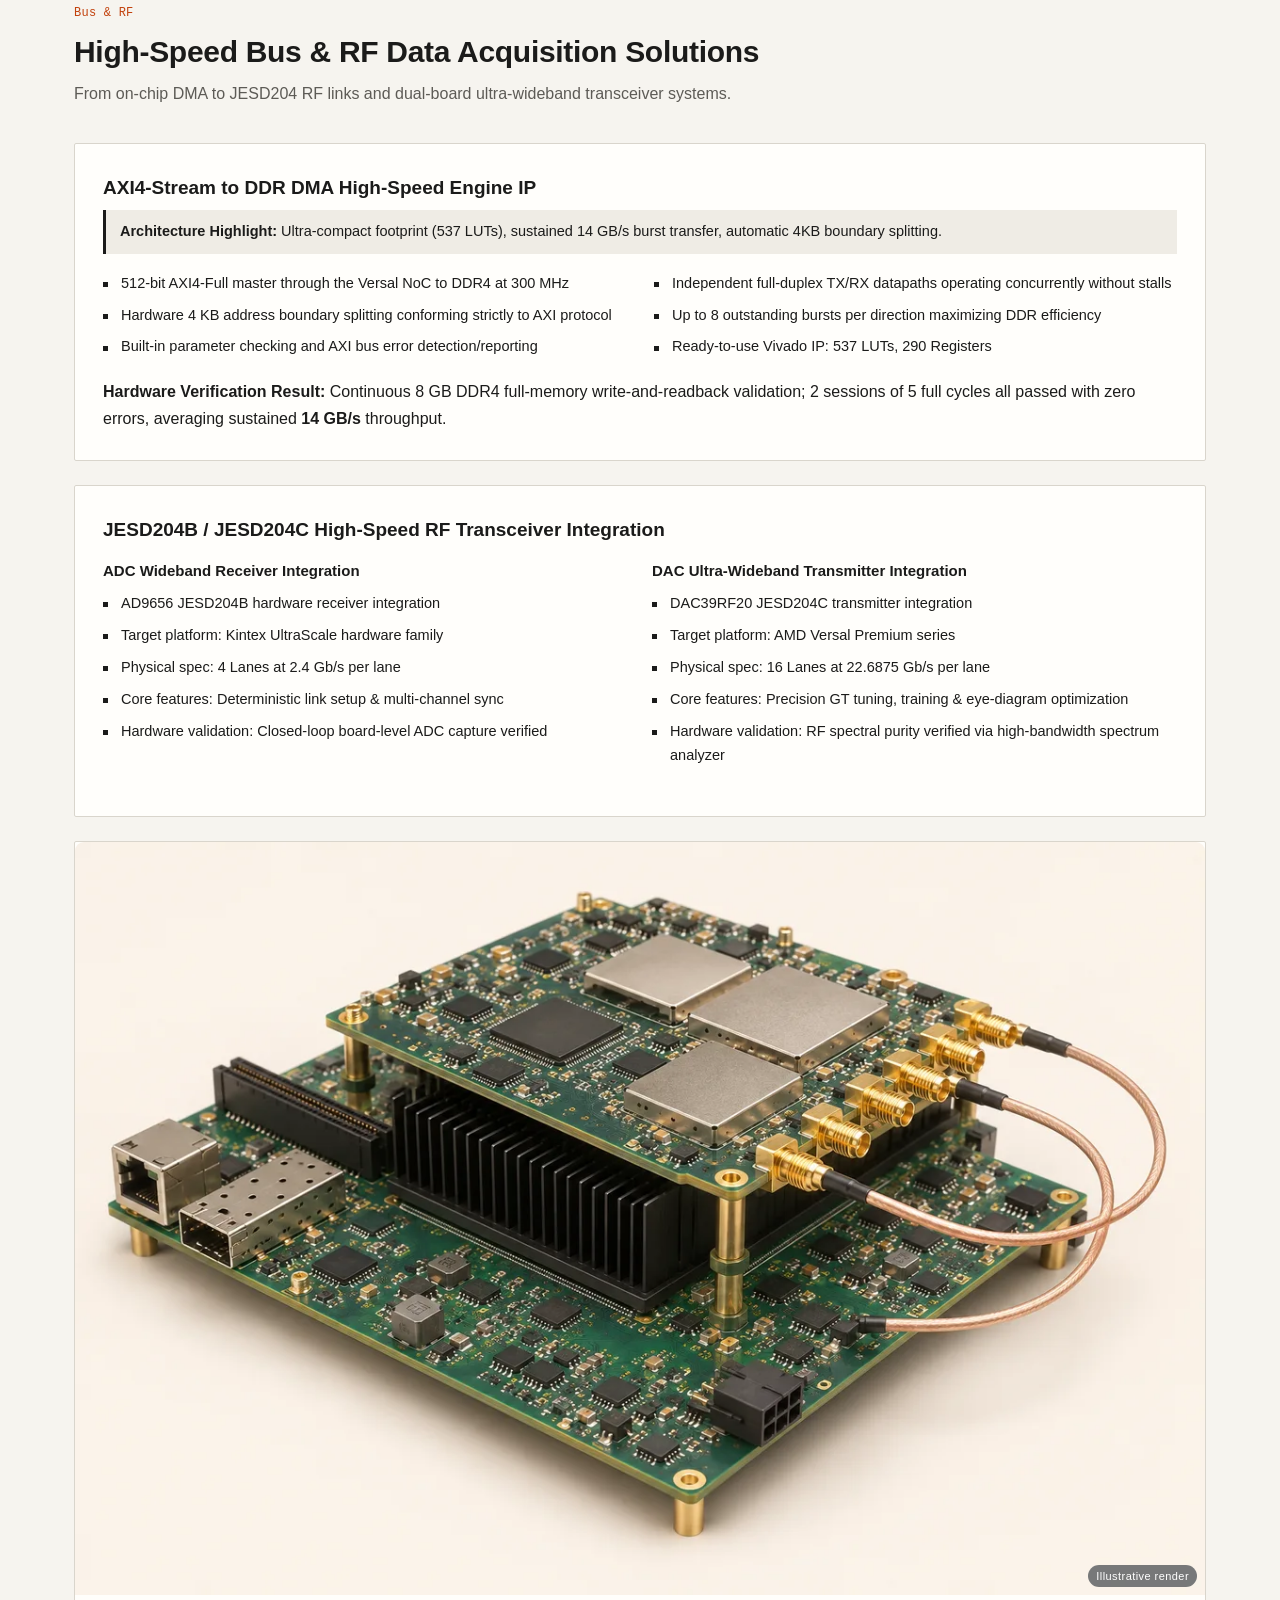
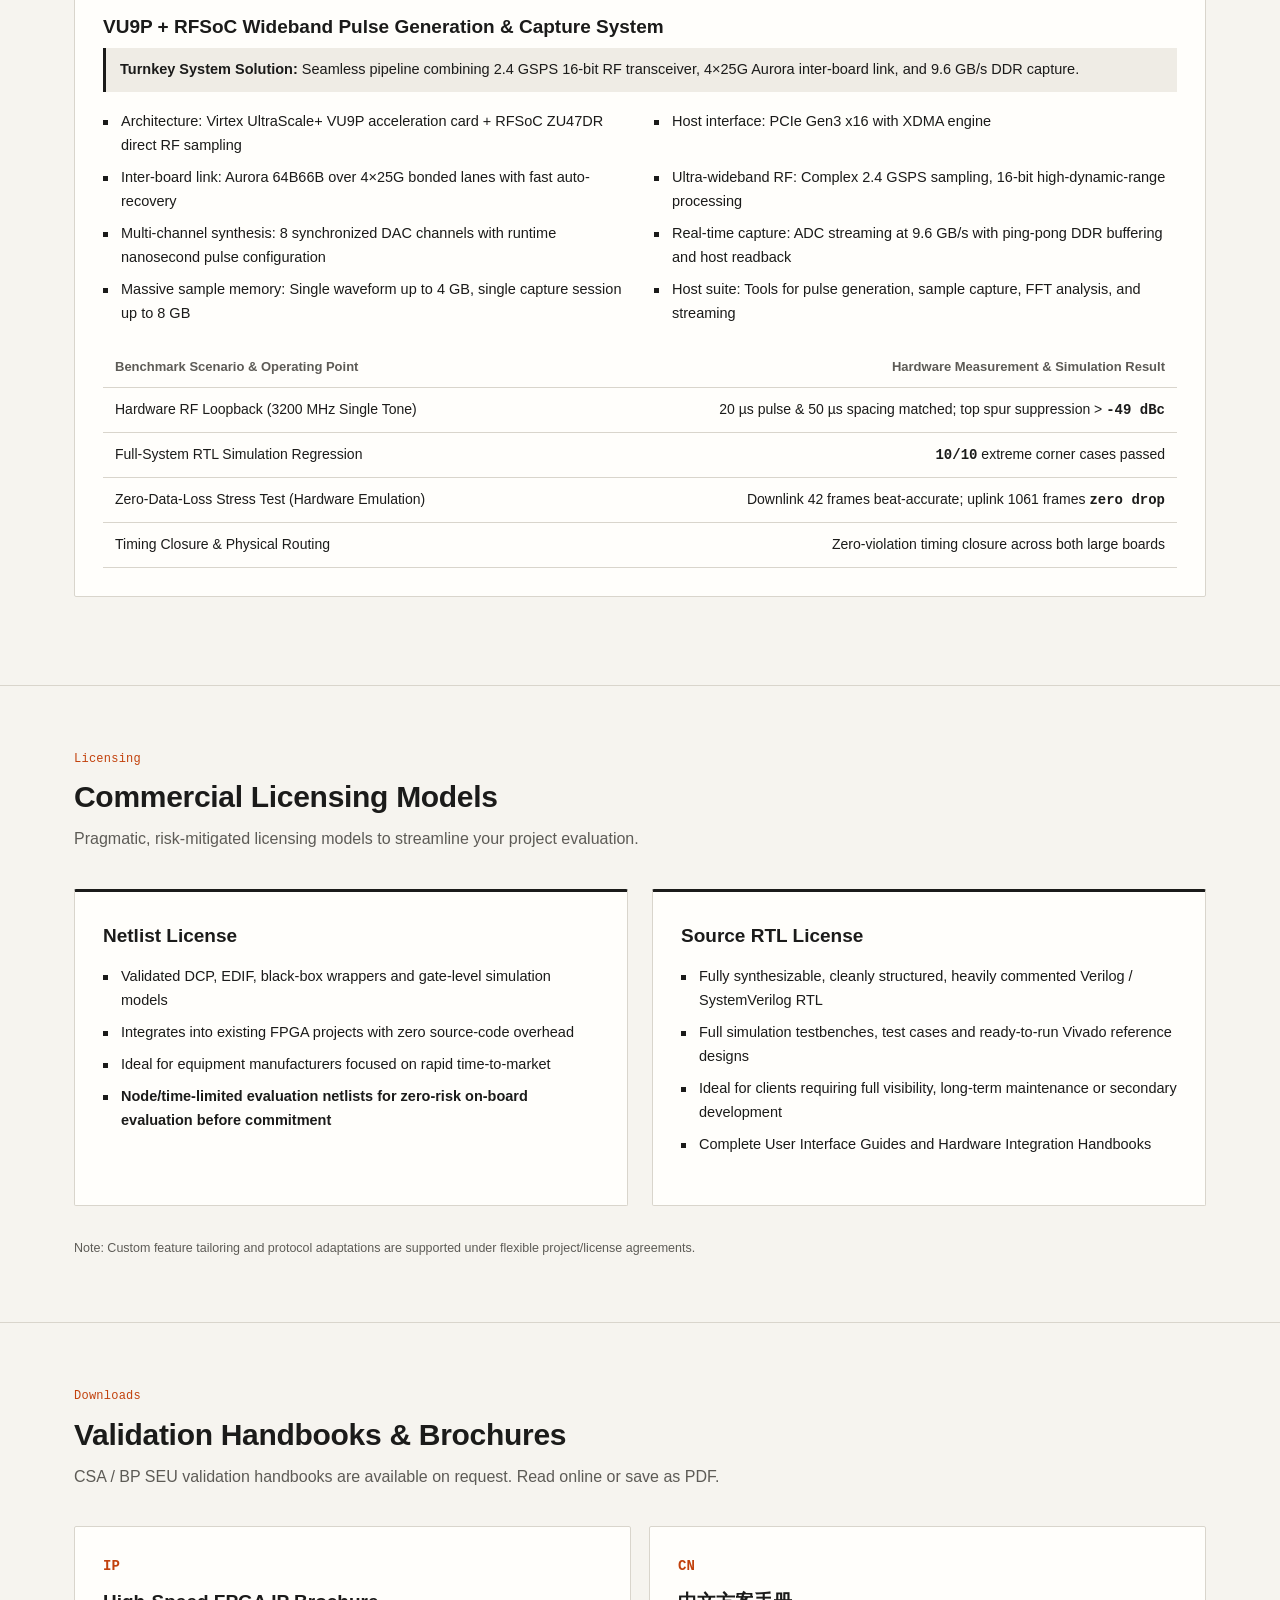
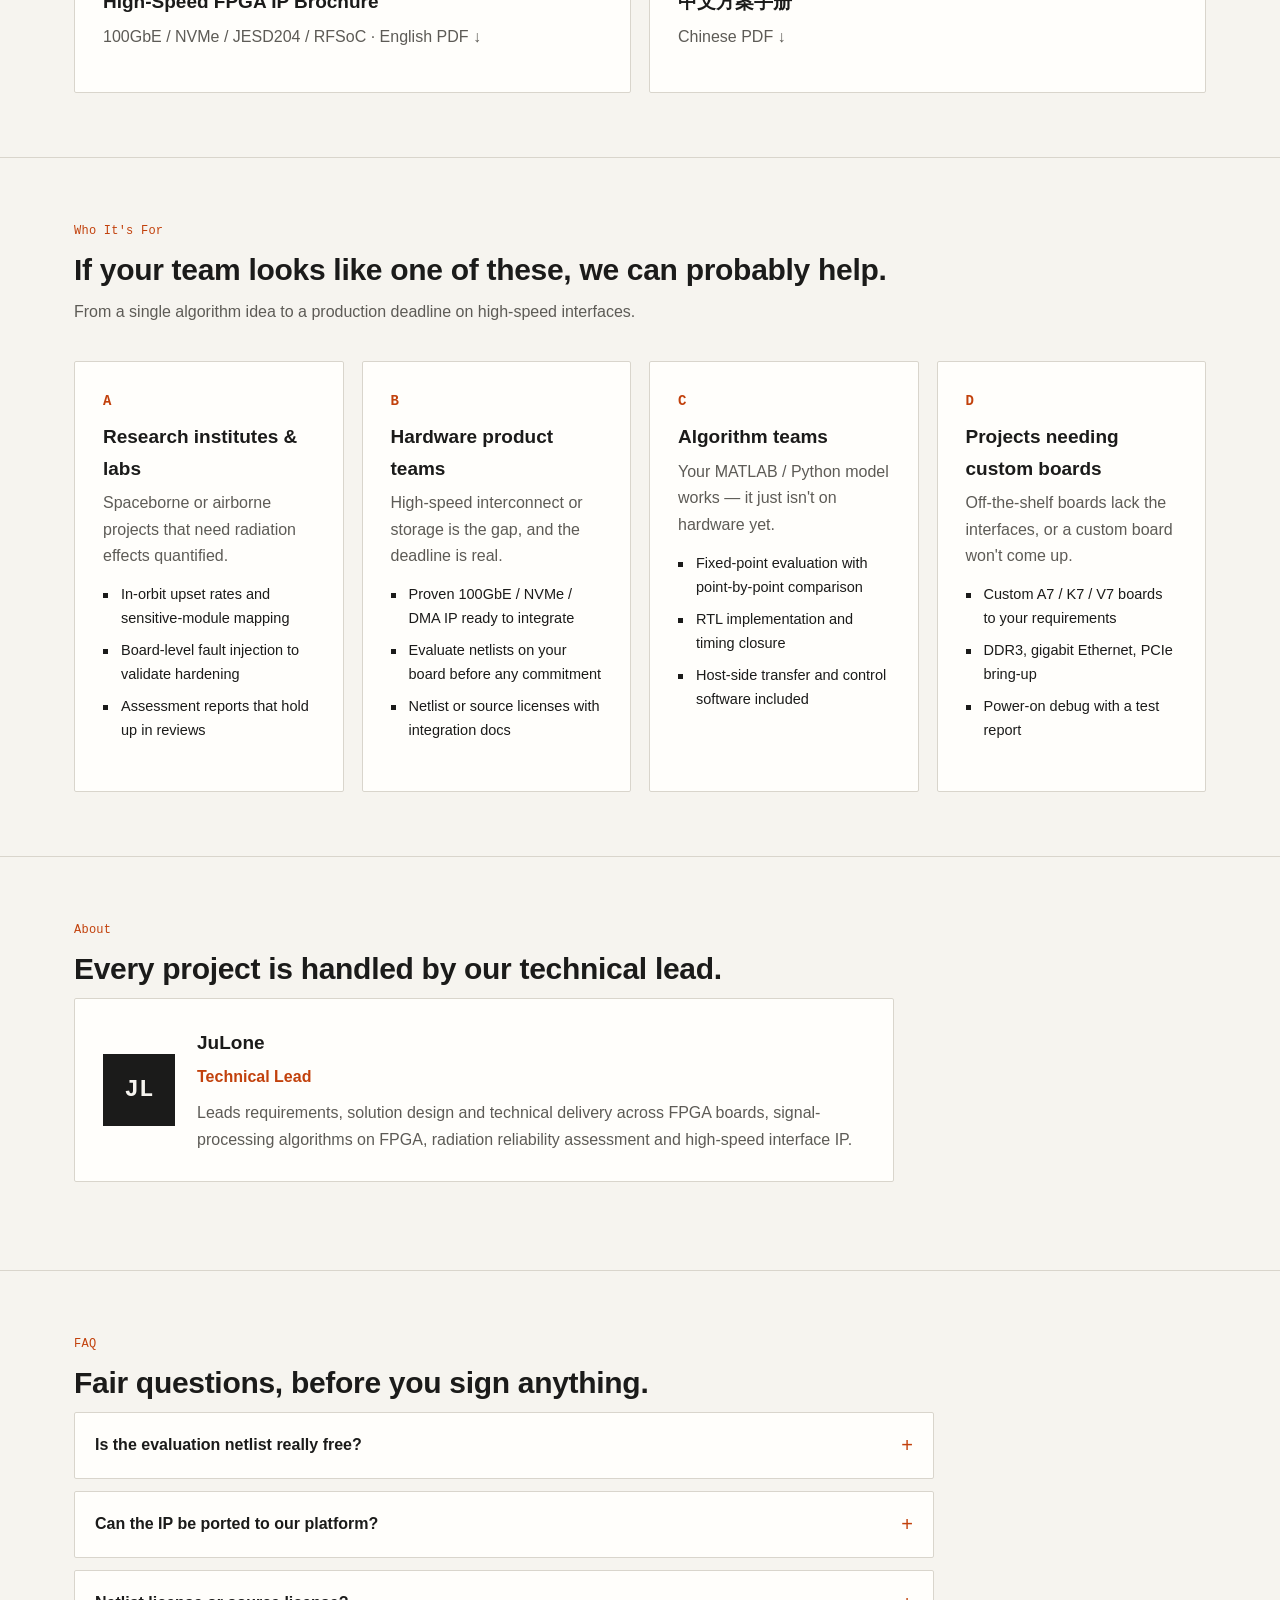
==== commit 2b00ba19: "Fix mangled h3 headings in 100GbE and NVMe cards Co-Authored-By: Devin AI <158243242+devin-ai-integr" ====
--- a/index_en.html
+++ b/index_en.html
@@ -645,7 +645,7 @@
 
     <article class="card">
       <figure class="bimg"><img src="assets/boards/100gbe-render.webp" alt="validation platform illustrative render" loading="lazy"><figcaption>Illustrative render</figcaption></figure>
-      <h3>0GbE TCP/UDP Full-Hardware Protocol Stack IP</h3>
+      <h3>100GbE TCP/UDP Full-Hardware Protocol Stack IP</h3>
       <p class="tag">All-RTL line-rate processing completely offloading host CPU overhead with nanosecond-level latency</p>
       <div class="value"><b>Application Value:</b> Engineered for AI cluster interconnects, ultra-low latency algorithmic trading, and line-rate network monitoring. Delivers zero-CPU footprint and deterministic microsecond forwarding.</div>
       <ul class="feat">
@@ -670,7 +670,7 @@
 
     <article class="card" id="nvme">
       <figure class="bimg"><img src="assets/boards/nvme-render.webp" alt="validation platform illustrative render" loading="lazy"><figcaption>Illustrative render</figcaption></figure>
-      <h3><h3>NVMe Host High-Performance Controller IP</h3>
+      <h3>NVMe Host High-Performance Controller IP</h3>
       <p class="tag">Native FPGA NVMe host controller removing host PC bottlenecks in high-speed data recording &amp; AI ingestion</p>
       <div class="value"><b>Application Value:</b> Tailored for lossless radar data logging, ultra-fast machine vision capture, and NVMe-over-Fabrics acceleration nodes. Directly controls NVMe SSD arrays without industrial PC intervention.</div>
       <ul class="feat">
